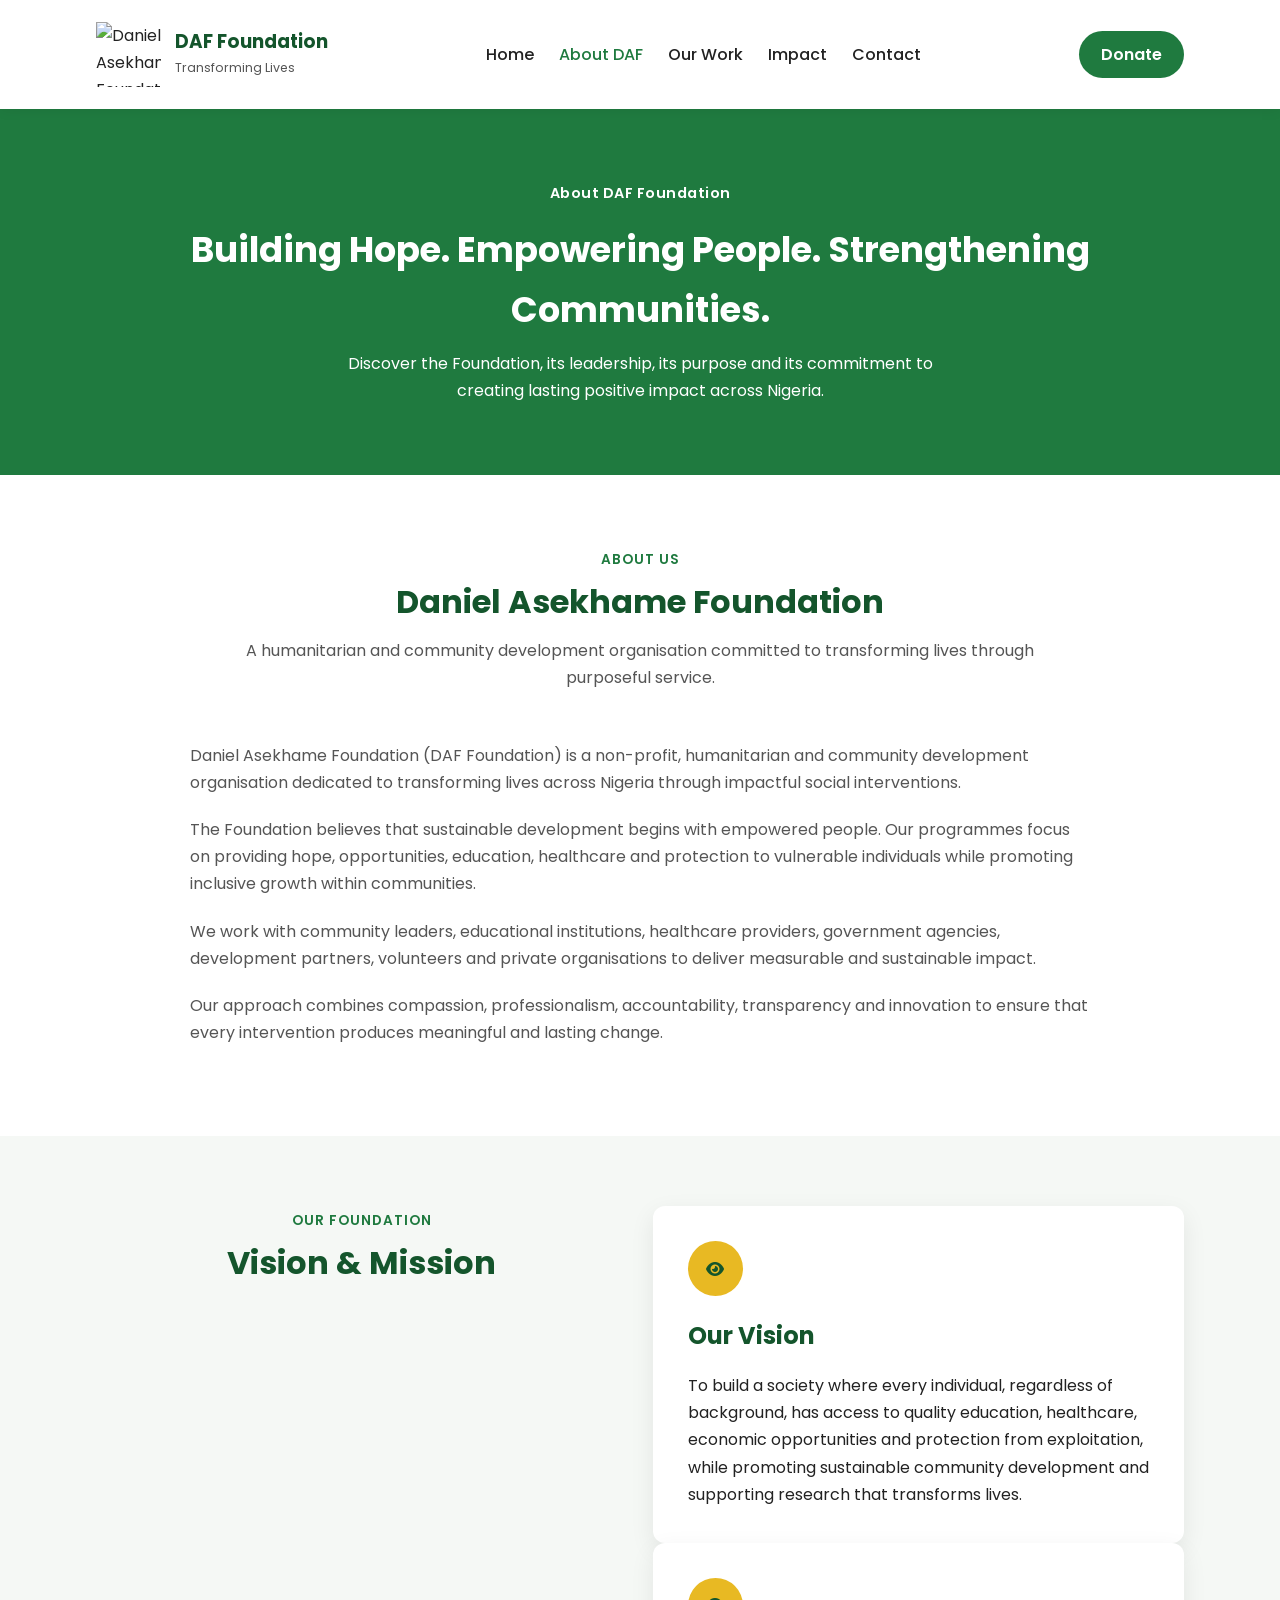
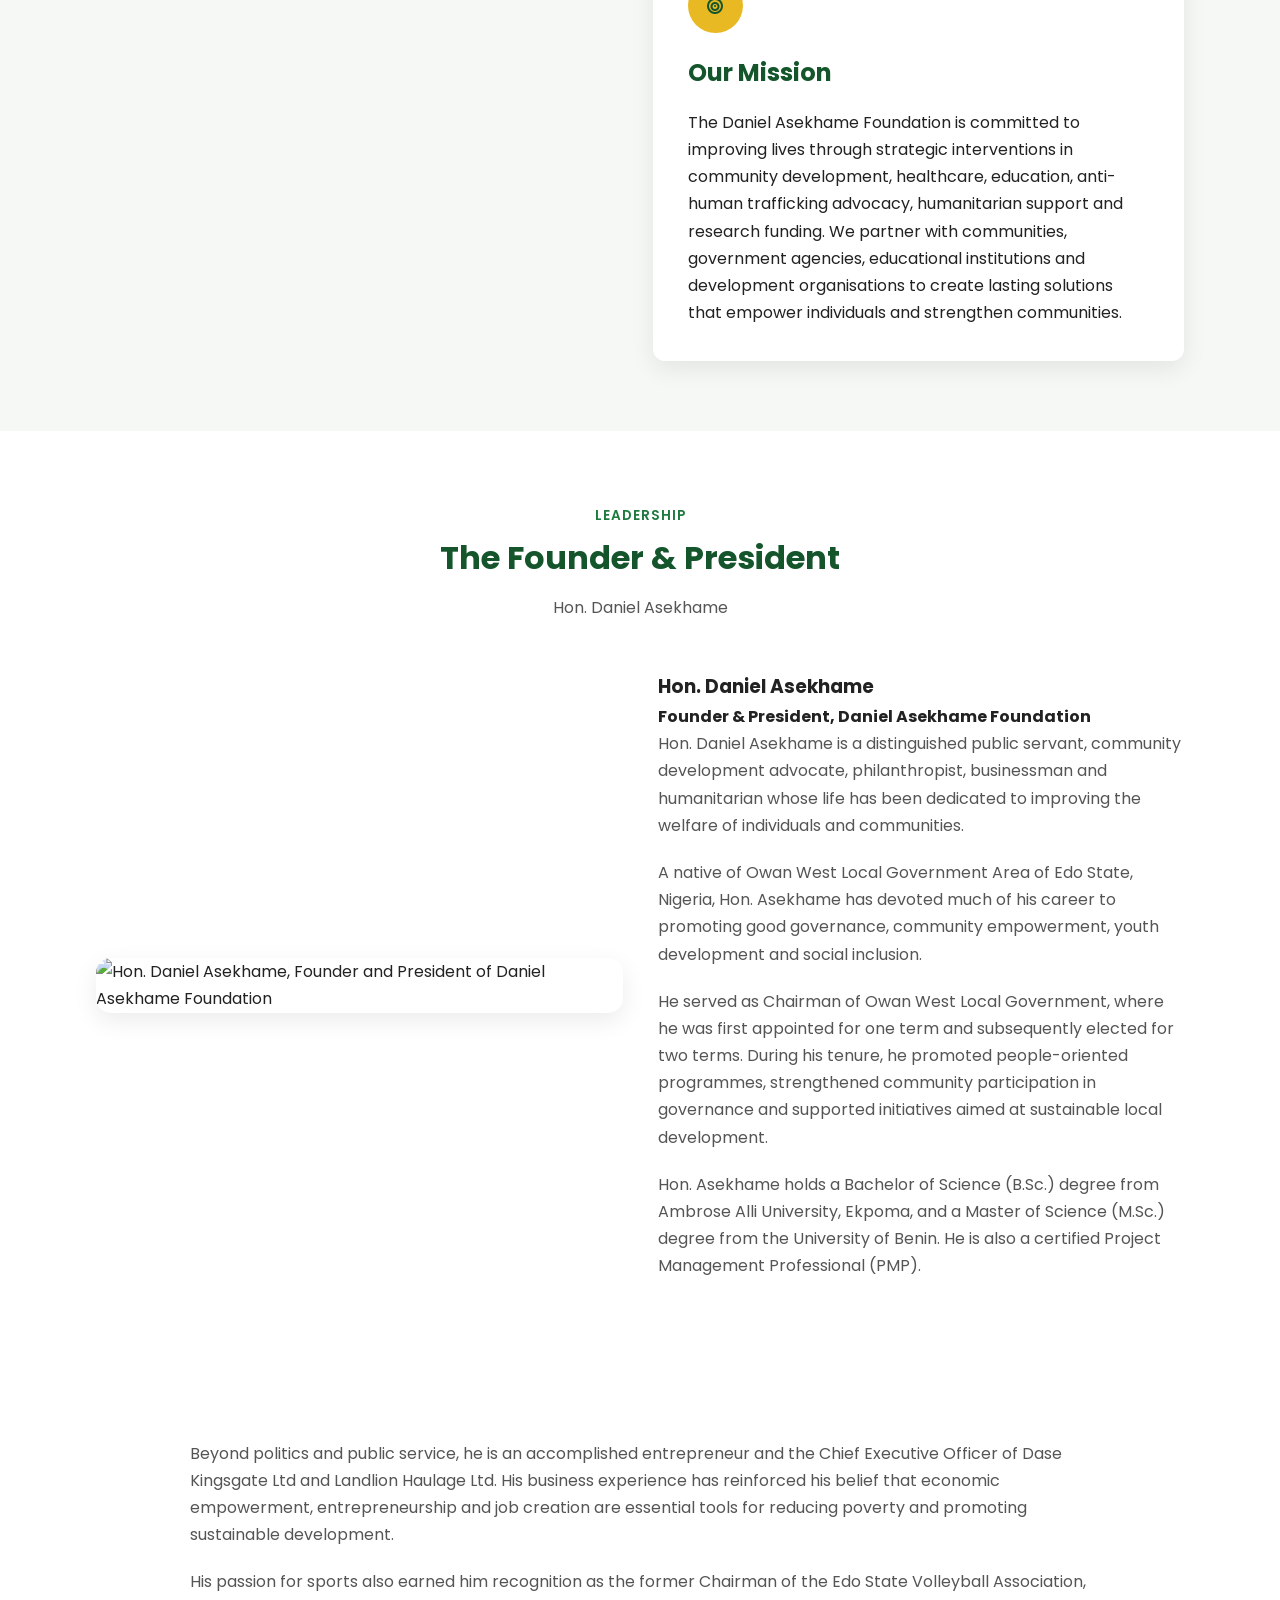
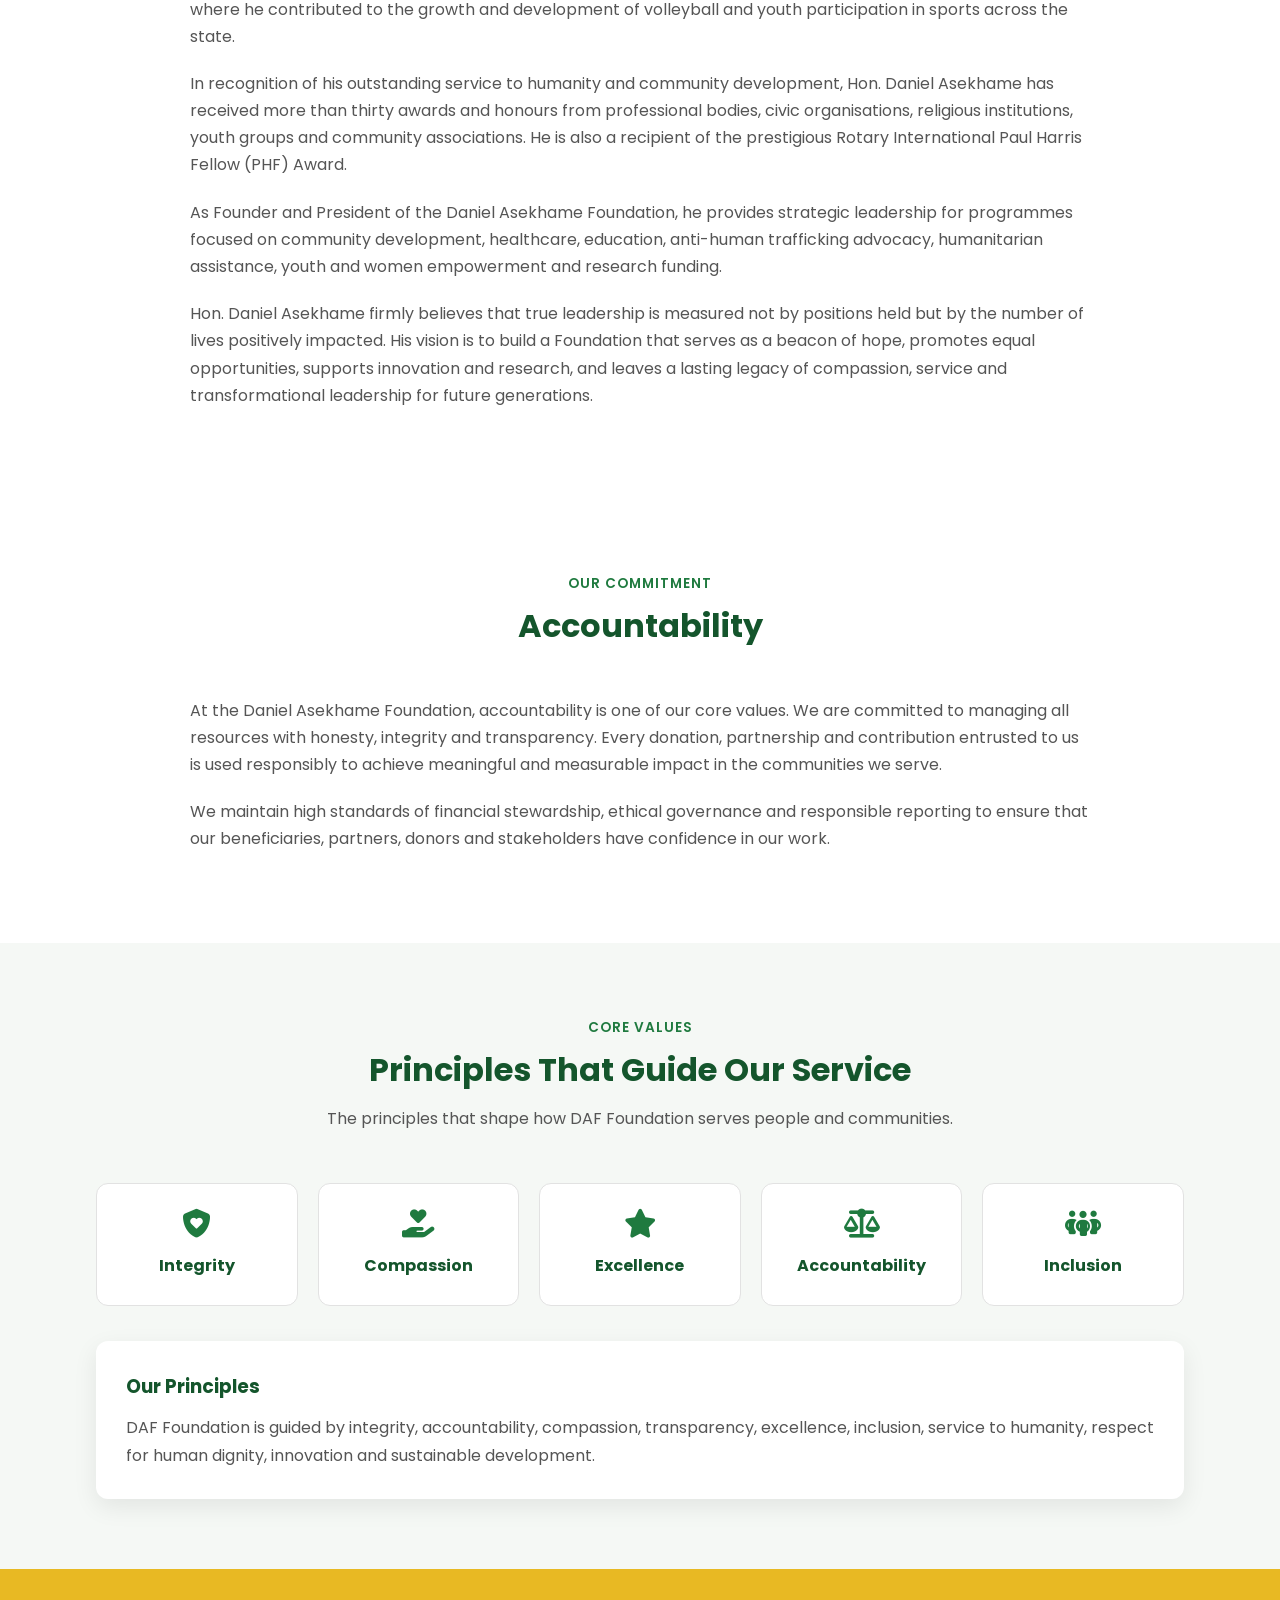
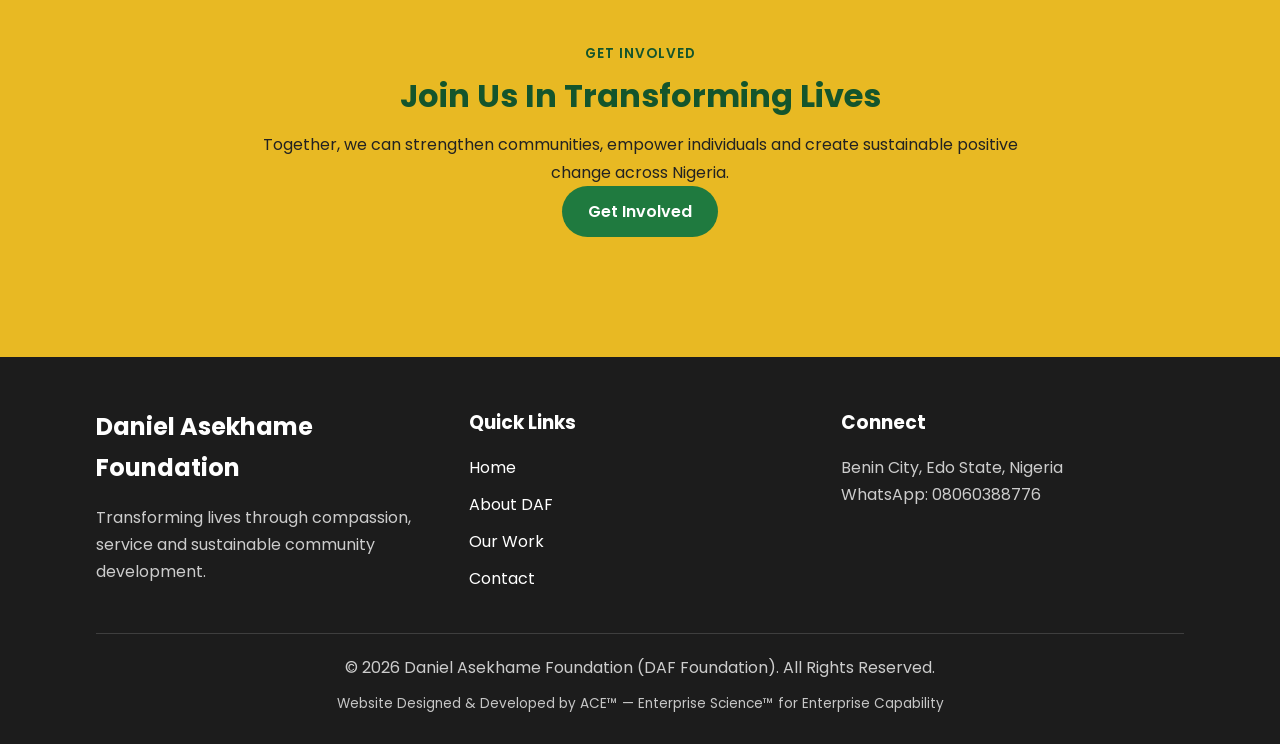
==== about.html @ 5485f4d2 "Refactor HTML structure and update metadata" ====
<!DOCTYPE html>

<html lang="en">

<head>

<meta charset="UTF-8">
<meta name="viewport" content="width=device-width, initial-scale=1.0">

<title>About Us | Daniel Asekhame Foundation (DAF Foundation)</title>

<meta name="description"
    content="Learn about the Daniel Asekhame Foundation, its vision, mission, leadership, values and commitment to sustainable community development across Nigeria.">

<meta name="keywords"
    content="Daniel Asekhame Foundation, DAF Foundation, Hon. Daniel Asekhame, community development, humanitarian services">

<link rel="preconnect" href="https://fonts.googleapis.com">
<link rel="preconnect" href="https://fonts.gstatic.com" crossorigin>

<link href="https://fonts.googleapis.com/css2?family=Poppins:wght@300;400;500;600;700;800&display=swap"
    rel="stylesheet">

<link rel="stylesheet"
    href="https://cdnjs.cloudflare.com/ajax/libs/font-awesome/6.6.0/css/all.min.css">

<link rel="stylesheet" href="style.css">

</head>

<body>

<!-- =========================
HEADER
========================= -->

<header class="header">

<div class="container">

    <a href="index.html" class="logo">

        <img src="images/daf-logo.png"
             alt="Daniel Asekhame Foundation Logo">

        <div class="logo-text">

            <h1>DAF Foundation</h1>

            <span>Transforming Lives</span>

        </div>

    </a>


    <!-- DESKTOP NAVIGATION -->

    <nav class="desktop-nav" aria-label="Main Navigation">

        <ul>

            <li>
                <a href="index.html">
                    Home
                </a>
            </li>

            <li>
                <a href="about.html" class="active">
                    About DAF
                </a>
            </li>

            <li>
                <a href="programmes.html">
                    Our Work
                </a>
            </li>

            <li>
                <a href="index.html#impact">
                    Impact
                </a>
            </li>

            <li>
                <a href="index.html#contact">
                    Contact
                </a>
            </li>

        </ul>

    </nav>


    <!-- HEADER ACTIONS -->

    <div class="header-actions">

        <a href="https://wa.me/2348060388776"
           class="header-whatsapp"
           target="_blank"
           rel="noopener">

            Donate

        </a>


        <button class="menu-toggle"
                id="menu-toggle"
                type="button"
                aria-label="Open navigation menu"
                aria-controls="mobile-menu"
                aria-expanded="false">

            <span></span>
            <span></span>
            <span></span>

        </button>

    </div>

</div>

</header>

<!-- =========================
MOBILE MENU OVERLAY
========================= -->

<div class="menu-overlay" id="menu-overlay"></div>

<!-- =========================
MOBILE OFF-CANVAS MENU
========================= -->

<aside class="mobile-menu"
       id="mobile-menu"
       aria-label="Mobile Navigation">

<div class="mobile-menu-header">

    <h2>DAF Foundation</h2>

    <button class="close-menu"
            id="close-menu"
            type="button"
            aria-label="Close navigation menu">

        &times;

    </button>

</div>


<div class="menu-section">

    <h3>HOME</h3>

    <a href="index.html">
        Home
    </a>

</div>


<div class="menu-section">

    <h3>ABOUT DAF</h3>

    <a href="about.html">
        About the Foundation
    </a>

    <a href="about.html#vision">
        Vision &amp; Mission
    </a>

    <a href="about.html#founder">
        Founder &amp; President
    </a>

    <a href="about.html#values">
        Core Values
    </a>

</div>


<div class="menu-section">

    <h3>OUR WORK</h3>

    <a href="programmes.html">
        Programmes
    </a>

    <a href="programmes.html#focus">
        Areas of Focus
    </a>

    <a href="programmes.html#impact">
        Impact
    </a>

</div>


<div class="menu-section">

    <h3>GET INVOLVED</h3>

    <a href="programmes.html#volunteer">
        Volunteer
    </a>

    <a href="programmes.html#partner">
        Partner With Us
    </a>

    <a href="https://wa.me/2348060388776"
       target="_blank"
       rel="noopener">

        WhatsApp Enquiries

    </a>

</div>


<div class="menu-section">

    <h3>CONNECT</h3>

    <a href="index.html#contact">
        Contact
    </a>

    <a href="https://wa.me/2348060388776"
       target="_blank"
       rel="noopener">

        WhatsApp

    </a>

</div>

</aside>

<!-- =========================
MAIN CONTENT
========================= -->

<main>

<!-- =========================
PAGE BANNER
========================= -->

<section class="page-banner">

<div class="container">

    <span class="hero-tag">
        About DAF Foundation
    </span>

    <h2>
        Building Hope. Empowering People. Strengthening Communities.
    </h2>

    <p>
        Discover the Foundation, its leadership, its purpose and its commitment
        to creating lasting positive impact across Nigeria.
    </p>

</div>

</section>

<!-- =========================
ABOUT THE FOUNDATION
========================= -->

<section class="about-section">

<div class="container">

    <div class="section-heading">

        <span>
            About Us
        </span>

        <h2>
            Daniel Asekhame Foundation
        </h2>

        <p>
            A humanitarian and community development organisation committed
            to transforming lives through purposeful service.
        </p>

    </div>


    <div class="about-content">

        <p>
            Daniel Asekhame Foundation (DAF Foundation) is a non-profit,
            humanitarian and community development organisation dedicated
            to transforming lives across Nigeria through impactful social
            interventions.
        </p>

        <p>
            The Foundation believes that sustainable development begins with
            empowered people. Our programmes focus on providing hope,
            opportunities, education, healthcare and protection to vulnerable
            individuals while promoting inclusive growth within communities.
        </p>

        <p>
            We work with community leaders, educational institutions,
            healthcare providers, government agencies, development partners,
            volunteers and private organisations to deliver measurable and
            sustainable impact.
        </p>

        <p>
            Our approach combines compassion, professionalism, accountability,
            transparency and innovation to ensure that every intervention
            produces meaningful and lasting change.
        </p>

    </div>

</div>

</section>

<!-- =========================
VISION & MISSION
========================= -->

<section class="vision-mission" id="vision">

<div class="container">

    <div class="section-heading">

        <span>
            Our Foundation
        </span>

        <h2>
            Vision &amp; Mission
        </h2>

    </div>


    <div class="vision-mission .container">

        <div class="vision-card">

            <div class="section-icon">

                <i class="fas fa-eye" aria-hidden="true"></i>

            </div>

            <h2>
                Our Vision
            </h2>

            <p>
                To build a society where every individual, regardless of
                background, has access to quality education, healthcare,
                economic opportunities and protection from exploitation,
                while promoting sustainable community development and
                supporting research that transforms lives.
            </p>

        </div>


        <div class="mission-card">

            <div class="section-icon">

                <i class="fas fa-bullseye" aria-hidden="true"></i>

            </div>

            <h2>
                Our Mission
            </h2>

            <p>
                The Daniel Asekhame Foundation is committed to improving
                lives through strategic interventions in community
                development, healthcare, education, anti-human trafficking
                advocacy, humanitarian support and research funding.
                We partner with communities, government agencies,
                educational institutions and development organisations
                to create lasting solutions that empower individuals
                and strengthen communities.
            </p>

        </div>

    </div>

</div>

</section>

<!-- =========================
FOUNDER & PRESIDENT
========================= -->

<section class="founder-section" id="founder">

<div class="container">

    <div class="section-heading">

        <span>
            Leadership
        </span>

        <h2>
            The Founder &amp; President
        </h2>

        <p>
            Hon. Daniel Asekhame
        </p>

    </div>


    <div class="about-grid">

        <div class="about-image">

            <img src="images/founder.jpg"
                 alt="Hon. Daniel Asekhame, Founder and President of Daniel Asekhame Foundation">

        </div>


        <div class="founder-biography">

            <h3>
                Hon. Daniel Asekhame
            </h3>

            <h4>
                Founder &amp; President, Daniel Asekhame Foundation
            </h4>

            <p>
                Hon. Daniel Asekhame is a distinguished public servant,
                community development advocate, philanthropist, businessman
                and humanitarian whose life has been dedicated to improving
                the welfare of individuals and communities.
            </p>

            <p>
                A native of Owan West Local Government Area of Edo State,
                Nigeria, Hon. Asekhame has devoted much of his career to
                promoting good governance, community empowerment, youth
                development and social inclusion.
            </p>

            <p>
                He served as Chairman of Owan West Local Government, where
                he was first appointed for one term and subsequently elected
                for two terms. During his tenure, he promoted people-oriented
                programmes, strengthened community participation in governance
                and supported initiatives aimed at sustainable local development.
            </p>

            <p>
                Hon. Asekhame holds a Bachelor of Science (B.Sc.) degree from
                Ambrose Alli University, Ekpoma, and a Master of Science
                (M.Sc.) degree from the University of Benin. He is also a
                certified Project Management Professional (PMP).
            </p>

        </div>

    </div>

</div>

</section>

<!-- =========================
FOUNDER'S STORY
========================= -->

<section class="founder-continuation">

<div class="container">

    <div class="founder-biography">

        <p>
            Beyond politics and public service, he is an accomplished
            entrepreneur and the Chief Executive Officer of Dase Kingsgate
            Ltd and Landlion Haulage Ltd. His business experience has
            reinforced his belief that economic empowerment, entrepreneurship
            and job creation are essential tools for reducing poverty and
            promoting sustainable development.
        </p>

        <p>
            His passion for sports also earned him recognition as the former
            Chairman of the Edo State Volleyball Association, where he
            contributed to the growth and development of volleyball and youth
            participation in sports across the state.
        </p>

        <p>
            In recognition of his outstanding service to humanity and
            community development, Hon. Daniel Asekhame has received more
            than thirty awards and honours from professional bodies, civic
            organisations, religious institutions, youth groups and community
            associations. He is also a recipient of the prestigious Rotary
            International Paul Harris Fellow (PHF) Award.
        </p>

        <p>
            As Founder and President of the Daniel Asekhame Foundation,
            he provides strategic leadership for programmes focused on
            community development, healthcare, education, anti-human
            trafficking advocacy, humanitarian assistance, youth and women
            empowerment and research funding.
        </p>

        <p>
            Hon. Daniel Asekhame firmly believes that true leadership is
            measured not by positions held but by the number of lives
            positively impacted. His vision is to build a Foundation that
            serves as a beacon of hope, promotes equal opportunities,
            supports innovation and research, and leaves a lasting legacy
            of compassion, service and transformational leadership for
            future generations.
        </p>

    </div>

</div>

</section>

<!-- =========================
ACCOUNTABILITY
========================= -->

<section class="accountability-section">

<div class="container">

    <div class="section-heading">

        <span>
            Our Commitment
        </span>

        <h2>
            Accountability
        </h2>

    </div>


    <div class="commitment-content">

        <p>
            At the Daniel Asekhame Foundation, accountability is one of our
            core values. We are committed to managing all resources with
            honesty, integrity and transparency. Every donation, partnership
            and contribution entrusted to us is used responsibly to achieve
            meaningful and measurable impact in the communities we serve.
        </p>

        <p>
            We maintain high standards of financial stewardship, ethical
            governance and responsible reporting to ensure that our
            beneficiaries, partners, donors and stakeholders have confidence
            in our work.
        </p>

    </div>

</div>

</section>

<!-- =========================
CORE VALUES
========================= -->

<section class="core-values" id="values">

<div class="container">

    <div class="section-heading">

        <span>
            Core Values
        </span>

        <h2>
            Principles That Guide Our Service
        </h2>

        <p>
            The principles that shape how DAF Foundation serves people
            and communities.
        </p>

    </div>


    <div class="values-grid">

        <div class="value-card">
            <i class="fas fa-shield-heart" aria-hidden="true"></i>
            <h3>Integrity</h3>
        </div>

        <div class="value-card">
            <i class="fas fa-hand-holding-heart" aria-hidden="true"></i>
            <h3>Compassion</h3>
        </div>

        <div class="value-card">
            <i class="fas fa-star" aria-hidden="true"></i>
            <h3>Excellence</h3>
        </div>

        <div class="value-card">
            <i class="fas fa-scale-balanced" aria-hidden="true"></i>
            <h3>Accountability</h3>
        </div>

        <div class="value-card">
            <i class="fas fa-people-group" aria-hidden="true"></i>
            <h3>Inclusion</h3>
        </div>

    </div>


    <div class="value-description">

        <h3>
            Our Principles
        </h3>

        <p>
            DAF Foundation is guided by integrity, accountability,
            compassion, transparency, excellence, inclusion, service
            to humanity, respect for human dignity, innovation and
            sustainable development.
        </p>

    </div>

</div>

</section>

<!-- =========================
CALL TO ACTION
========================= -->

<section class="daf-highlight">

<div class="container">

    <div class="section-heading">

        <span>
            Get Involved
        </span>

        <h2>
            Join Us In Transforming Lives
        </h2>

        <p>
            Together, we can strengthen communities, empower individuals
            and create sustainable positive change across Nigeria.
        </p>

        <a href="https://wa.me/2348060388776"
           class="btn btn-primary"
           target="_blank"
           rel="noopener">

            Get Involved

        </a>

    </div>

</div>

</section>

</main>

<!-- =========================
FOOTER
========================= -->

<footer class="footer">

<div class="container">

    <div class="footer-grid">

        <div>

            <h2>
                Daniel Asekhame Foundation
            </h2>

            <p>
                Transforming lives through compassion, service and
                sustainable community development.
            </p>

        </div>


        <div>

            <h3>
                Quick Links
            </h3>

            <ul class="footer-links">

                <li>
                    <a href="index.html">
                        Home
                    </a>
                </li>

                <li>
                    <a href="about.html">
                        About DAF
                    </a>
                </li>

                <li>
                    <a href="programmes.html">
                        Our Work
                    </a>
                </li>

                <li>
                    <a href="index.html#contact">
                        Contact
                    </a>
                </li>

            </ul>

        </div>


        <div>

            <h3>
                Connect
            </h3>

            <p>
                Benin City, Edo State, Nigeria
            </p>

            <p>
                <a href="https://wa.me/2348060388776"
                   target="_blank"
                   rel="noopener">

                    WhatsApp: 08060388776

                </a>
            </p>

        </div>

    </div>


    <div class="footer-bottom">

        <p>
            © 2026 Daniel Asekhame Foundation (DAF Foundation).
            All Rights Reserved.
        </p>

        <p class="ace-attribution">

            <a href="https://omorishaoba-alt.github.io/ace-website/"
               target="_blank"
               rel="noopener">

                Website Designed &amp; Developed by ACE™ —
                Enterprise Science™ for Enterprise Capability

            </a>

        </p>

    </div>

</div>

</footer>

<script src="script.js"></script>

</body>

</html>
---- style.css ----
:root {

    --primary-green: #1f7a3f;
    --dark-green: #14552c;
    --accent-yellow: #e8b923;

    --white: #ffffff;
    --light-bg: #f5f8f5;

    --text-dark: #222222;
    --text-grey: #555555;

    --border-color: #e2e2e2;

    --shadow:
        0 8px 25px rgba(0,0,0,0.08);

    --transition:
        all 0.3s ease;

}



* {

    margin:
        0;

    padding:
        0;

    box-sizing:
        border-box;

}



html {

    scroll-behavior:
        smooth;

}



body {

    font-family:
        'Poppins',
        Arial,
        sans-serif;

    color:
        var(--text-dark);

    line-height:
        1.7;

    background:
        var(--white);

}



body.menu-open {

    overflow:
        hidden;

}



img {

    max-width:
        100%;

    height:
        auto;

    display:
        block;

}



a {

    text-decoration:
        none;

    color:
        inherit;

}



ul {

    list-style:
        none;

}



.container {

    width:
        90%;

    max-width:
        1200px;

    margin:
        0 auto;

}



.section-heading {

    text-align:
        center;

    max-width:
        800px;

    margin:
        0 auto 50px;

}



.section-heading span {

    display:
        inline-block;

    color:
        var(--primary-green);

    font-weight:
        600;

    text-transform:
        uppercase;

    letter-spacing:
        1px;

    font-size:
        0.85rem;

    margin-bottom:
        10px;

}



.section-heading h2 {

    font-size:
        2rem;

    line-height:
        1.3;

    margin-bottom:
        15px;

    color:
        var(--dark-green);

}



.section-heading p {

    color:
        var(--text-grey);

}



.btn {

    display:
        inline-flex;

    align-items:
        center;

    justify-content:
        center;

    padding:
        12px 26px;

    border-radius:
        30px;

    font-weight:
        600;

    cursor:
        pointer;

    transition:
        var(--transition);

}



.btn-primary {

    background:
        var(--primary-green);

    color:
        var(--white);

}



.btn-primary:hover {

    background:
        var(--dark-green);

}



.btn-secondary {

    background:
        var(--accent-yellow);

    color:
        var(--text-dark);

}



.btn-secondary:hover {

    opacity:
        0.85;

}



/* =========================
HEADER
STEP 1B PRODUCTION NAVIGATION
========================= */


.header {

    position:
        sticky;

    top:
        0;

    z-index:
        1000;

    background:
        var(--white);

    box-shadow:
        0 2px 12px rgba(0,0,0,0.06);

}



.header .container {

    display:
        flex;

    align-items:
        center;

    justify-content:
        space-between;

    padding:
        18px 0;

}



.logo {

    display:
        flex;

    align-items:
        center;

    gap:
        14px;

}



.logo img {

    width:
        60px;

    height:
        60px;

    object-fit:
        contain;

}



.logo-text {

    display:
        flex;

    flex-direction:
        column;

    justify-content:
        center;

}



.logo h1 {

    font-size:
        1.15rem;

    line-height:
        1.2;

    color:
        var(--dark-green);

    margin-bottom:
        4px;

}



.logo span {

    font-size:
        0.78rem;

    color:
        var(--text-grey);

}

.desktop-nav {

    display:
        none;

}



.desktop-nav ul {

    display:
        flex;

    align-items:
        center;

    gap:
        25px;

}



.desktop-nav a {

    font-weight:
        500;

    color:
        var(--text-dark);

    transition:
        var(--transition);

}



.desktop-nav a:hover,
.desktop-nav a.active {

    color:
        var(--primary-green);

}



.header-actions {

    display:
        flex;

    align-items:
        center;

    gap:
        15px;

}



.header-whatsapp {

    display:
        none;

    background:
        var(--primary-green);

    color:
        var(--white);

    padding:
        10px 22px;

    border-radius:
        30px;

    font-weight:
        600;

    transition:
        var(--transition);

}



.header-whatsapp:hover {

    background:
        var(--dark-green);

}



.menu-toggle {

    width:
        46px;

    height:
        46px;

    display:
        flex;

    flex-direction:
        column;

    align-items:
        center;

    justify-content:
        center;

    gap:
        5px;

    background:
        transparent;

    border:
        none;

    cursor:
        pointer;

    padding:
        8px;

}



.menu-toggle span {

    width:
        24px;

    height:
        3px;

    background:
        var(--primary-green);

    border-radius:
        5px;

    transition:
        var(--transition);

}



.menu-toggle.active span:nth-child(1) {

    transform:
        translateY(8px)
        rotate(45deg);

}



.menu-toggle.active span:nth-child(2) {

    opacity:
        0;

}



.menu-toggle.active span:nth-child(3) {

    transform:
        translateY(-8px)
        rotate(-45deg);

}



/* =========================
OFF-CANVAS MOBILE MENU
========================= */


.menu-overlay {

    position:
        fixed;

    inset:
        0;

    background:
        rgba(0,0,0,0.45);

    opacity:
        0;

    visibility:
        hidden;

    transition:
        var(--transition);

    z-index:
        1100;

}



.menu-overlay.active {

    opacity:
        1;

    visibility:
        visible;

}



.mobile-menu {

    position:
        fixed;

    top:
        0;

    right:
        -100%;

    width:
        88%;

    max-width:
        380px;

    height:
        100vh;

    background:
        var(--white);

    z-index:
        1200;

    overflow-y:
        auto;

    padding:
        25px;

    box-shadow:
        -10px 0 30px rgba(0,0,0,0.12);

    transition:
        right 0.35s ease;

}



.mobile-menu.active {

    right:
        0;

}



.mobile-menu-header {

    display:
        flex;

    align-items:
        center;

    justify-content:
        space-between;

    margin-bottom:
        30px;

    padding-bottom:
        15px;

    border-bottom:
        1px solid var(--border-color);

}



.mobile-menu-header h2 {

    color:
        var(--dark-green);

    font-size:
        1.3rem;

}



.close-menu {

    width:
        42px;

    height:
        42px;

    border:
        none;

    background:
        var(--light-bg);

    border-radius:
        50%;

    font-size:
        1.8rem;

    color:
        var(--dark-green);

    cursor:
        pointer;

}



.menu-section {

    margin-bottom:
        28px;

}



.menu-section h3 {

    font-size:
        0.75rem;

    letter-spacing:
        1px;

    color:
        var(--primary-green);

    margin-bottom:
        12px;

}



.menu-section a {

    display:
        block;

    padding:
        12px 0;

    font-size:
        0.95rem;

    color:
        var(--text-dark);

    border-bottom:
        1px solid rgba(0,0,0,0.05);

    transition:
        var(--transition);

}



.menu-section a:hover {

    color:
        var(--primary-green);

    padding-left:
        8px;

}

/* =========================
HERO SECTION
========================= */


.hero {

    min-height:
        85vh;

    display:
        flex;

    align-items:
        center;

    position:
        relative;

    background:
        linear-gradient(
            rgba(20,85,44,0.75),
            rgba(20,85,44,0.75)
        ),
        url("images/hero.jpg");

    background-size:
        cover;

    background-position:
        center;

    color:
        var(--white);

}



.hero-content {

    display:
        flex;

    align-items:
        center;

    justify-content:
        space-between;

    gap:
        40px;

}



.hero-text {

    max-width:
        650px;

}



.hero-tag {

    display:
        inline-block;

    margin-bottom:
        15px;

    font-size:
        0.9rem;

    font-weight:
        600;

    letter-spacing:
        0.5px;

}



.hero h2 {

    font-size:
        2.2rem;

    line-height:
        1.25;

    margin-bottom:
        20px;

}



.hero p {

    font-size:
        1rem;

    margin-bottom:
        30px;

}



.hero-image {

    display:
        none;

}



.hero-buttons {

    display:
        flex;

    flex-wrap:
        wrap;

    gap:
        15px;

}



/* =========================
PAGE BANNER
========================= */


.page-banner {

    background:
        var(--primary-green);

    color:
        var(--white);

    padding:
        70px 0;

    text-align:
        center;

}



.page-banner h2 {

    font-size:
        2.2rem;

    margin-bottom:
        10px;

}



.page-banner p {

    max-width:
        650px;

    margin:
        auto;

}



/* =========================
GENERAL SECTIONS
========================= */


section {

    padding:
        70px 0;

}



.about-content,
.founder-biography,
.commitment-content,
.partnership-content,
.roadmap-introduction {

    max-width:
        900px;

    margin:
        auto;

}



.about-content p,
.founder-biography p,
.commitment-content p,
.partnership-content p,
.roadmap-introduction p {

    margin-bottom:
        20px;

    color:
        var(--text-grey);

}



/* =========================
VISION & MISSION
========================= */


.vision-mission {

    background:
        var(--light-bg);

}



.vision-mission .container {

    display:
        grid;

    grid-template-columns:
        1fr;

    gap:
        25px;

}



.vision-card,
.mission-card {

    background:
        var(--white);

    padding:
        35px;

    border-radius:
        12px;

    box-shadow:
        var(--shadow);

}



.section-icon {

    width:
        55px;

    height:
        55px;

    display:
        flex;

    align-items:
        center;

    justify-content:
        center;

    border-radius:
        50%;

    background:
        var(--accent-yellow);

    color:
        var(--dark-green);

    margin-bottom:
        20px;

}



.vision-card h2,
.mission-card h2 {

    color:
        var(--dark-green);

    margin-bottom:
        15px;

}

/* =========================
ABOUT PREVIEW
========================= */


.about-grid {

    display:
        grid;

    grid-template-columns:
        1fr;

    gap:
        35px;

}



.about-image img {

    border-radius:
        15px;

    box-shadow:
        var(--shadow);

}



.about-content p {

    color:
        var(--text-grey);

    margin-bottom:
        20px;

}



/* =========================
CORE VALUES
========================= */


.core-values {

    background:
        var(--light-bg);

}



.values-grid {

    display:
        grid;

    grid-template-columns:
        1fr;

    gap:
        20px;

}



.value-card {

    background:
        var(--white);

    border:
        1px solid var(--border-color);

    padding:
        25px;

    border-radius:
        12px;

    text-align:
        center;

    cursor:
        pointer;

    transition:
        var(--transition);

}



.value-card:hover,
.value-card.active {

    border-color:
        var(--primary-green);

    transform:
        translateY(-4px);

}



.value-card i {

    font-size:
        1.8rem;

    color:
        var(--primary-green);

    margin-bottom:
        15px;

}



.value-card h3 {

    color:
        var(--dark-green);

    font-size:
        1rem;

}



.value-description {

    margin-top:
        35px;

    background:
        var(--white);

    padding:
        30px;

    border-radius:
        12px;

    box-shadow:
        var(--shadow);

}



.value-description h3 {

    color:
        var(--dark-green);

    margin-bottom:
        12px;

}



.value-description p {

    color:
        var(--text-grey);

}



/* =========================
AREAS OF FOCUS
========================= */


.areas-of-focus {

    background:
        var(--white);

}



.focus-grid {

    display:
        grid;

    grid-template-columns:
        1fr;

    gap:
        25px;

}



.focus-card {

    background:
        var(--white);

    border:
        1px solid var(--border-color);

    border-radius:
        15px;

    padding:
        30px;

    transition:
        var(--transition);

}



.focus-card:hover {

    transform:
        translateY(-5px);

    box-shadow:
        var(--shadow);

}



.focus-card i {

    font-size:
        2rem;

    color:
        var(--primary-green);

    margin-bottom:
        20px;

}



.focus-card h3 {

    color:
        var(--dark-green);

    margin-bottom:
        15px;

}



.focus-card p {

    color:
        var(--text-grey);

    margin-bottom:
        15px;

}



.focus-card ul {

    list-style:
        disc;

    padding-left:
        20px;

    color:
        var(--text-grey);

    margin-bottom:
        20px;

}



.focus-card li {

    margin-bottom:
        8px;

}

/* =========================
DAF HIGHLIGHT SECTION
========================= */


.daf-highlight {

    background:
        var(--accent-yellow);

    color:
        var(--text-dark);

}



.daf-highlight .section-heading span {

    color:
        var(--dark-green);

}



.daf-highlight .section-heading h2 {

    color:
        var(--dark-green);

}



.daf-highlight p {

    color:
        var(--text-dark);

}



/* =========================
GET INVOLVED
========================= */


.get-involved {

    background:
        var(--light-bg);

}



.involvement-grid {

    display:
        grid;

    grid-template-columns:
        1fr;

    gap:
        25px;

}



.involvement-card {

    background:
        var(--white);

    padding:
        30px;

    border-radius:
        12px;

    box-shadow:
        var(--shadow);

    text-align:
        center;

}



.involvement-card i {

    font-size:
        2rem;

    color:
        var(--primary-green);

    margin-bottom:
        15px;

}



.involvement-card h3 {

    color:
        var(--dark-green);

    margin-bottom:
        15px;

}



.involvement-card p {

    color:
        var(--text-grey);

    margin-bottom:
        15px;

}



/* =========================
CONTACT
STEP 1 WHATSAPP PRIORITY
========================= */


.contact-grid {

    display:
        grid;

    grid-template-columns:
        1fr;

    gap:
        30px;

}



.contact-card {

    background:
        var(--light-bg);

    padding:
        30px;

    border-radius:
        12px;

}



.contact-card i {

    color:
        var(--primary-green);

    margin-right:
        10px;

}



.contact-card h3 {

    color:
        var(--dark-green);

    margin-bottom:
        12px;

}



.contact-card a {

    color:
        var(--primary-green);

}



/* =========================
DONATION BANNER
========================= */


.donation-banner {

    background:
        var(--dark-green);

    color:
        var(--white);

    text-align:
        center;

}



.donation-content {

    max-width:
        750px;

    margin:
        auto;

}



.donation-content h2 {

    font-size:
        2rem;

    margin-bottom:
        15px;

}



.donation-content p {

    margin-bottom:
        25px;

}

/* =========================
FOOTER
========================= */


.footer {

    background:
        #1c1c1c;

    color:
        var(--white);

    padding:
        50px 0 20px;

}



.footer-grid {

    display:
        grid;

    grid-template-columns:
        1fr;

    gap:
        30px;

}



.footer h2,
.footer h3 {

    color:
        var(--white);

    margin-bottom:
        15px;

}



.footer p {

    color:
        #cccccc;

}



.footer-links li {

    margin-bottom:
        10px;

}



.footer-links a:hover {

    color:
        var(--accent-yellow);

}



/* =========================
FOOTER BOTTOM
========================= */


.footer-bottom {

    border-top:
        1px solid rgba(255,255,255,0.15);

    margin-top:
        30px;

    padding-top:
        20px;

    text-align:
        center;

}



.footer-bottom p {

    margin-bottom:
        8px;

}



.footer-bottom a {

    font-weight:
        500;

}



/* ACE ATTRIBUTION */

.ace-attribution a {

    color:
        rgba(255,255,255,0.75);

    font-size:
        0.85rem;

    font-weight:
        400;

}



.ace-attribution a:hover {

    color:
        var(--white);

}



/* =========================
RESPONSIVE DESIGN
========================= */


/* TABLET */

@media (min-width: 768px) {


    .container {

        width:
            85%;

    }



    .hero h2 {

        font-size:
            3rem;

    }



    .vision-mission .container {

        grid-template-columns:
            repeat(2,1fr);

    }



    .about-grid {

        grid-template-columns:
            repeat(2,1fr);

        align-items:
            center;

    }



    .values-grid {

        grid-template-columns:
            repeat(2,1fr);

    }



    .focus-grid {

        grid-template-columns:
            repeat(2,1fr);

    }



    .involvement-grid {

        grid-template-columns:
            repeat(3,1fr);

    }



    .contact-grid {

        grid-template-columns:
            repeat(3,1fr);

    }


}

/* =========================
DESKTOP NAVIGATION
========================= */


@media (min-width: 1024px) {


    .desktop-nav {

        display:
            block;

    }



    .header-whatsapp {

        display:
            inline-flex;

    }



    .menu-toggle {

        display:
            none;

    }



    .header .container {

        padding:
            22px 0;

    }



    .logo img {

        width:
            65px;

        height:
            65px;

    }



    .hero {

        min-height:
            90vh;

    }



    .hero-image {

        display:
            block;

        width:
            35%;

    }



    .hero-image img {

        border-radius:
            18px;

        box-shadow:
            var(--shadow);

    }



    .hero h2 {

        font-size:
            3.5rem;

    }



    .values-grid {

        grid-template-columns:
            repeat(5,1fr);

    }



    .focus-grid {

        grid-template-columns:
            repeat(3,1fr);

    }



    .footer-grid {

        grid-template-columns:
            repeat(3,1fr);

    }


}



/* =========================
MOBILE NAVIGATION REFINEMENT
========================= */


@media (max-width:1023px) {


    .header-actions .btn {

        display:
            none;

    }



    .menu-toggle {

        display:
            flex;

    }



    .mobile-menu {

        width:
            88%;

        max-width:
            380px;

    }



    .mobile-menu a {

        min-height:
            44px;

        display:
            flex;

        align-items:
            center;

    }


}



/* =========================
ACCESSIBILITY
========================= */


button,
a {

    -webkit-tap-highlight-color:
        transparent;

}



button:focus-visible,
a:focus-visible {

    outline:
        3px solid var(--accent-yellow);

    outline-offset:
        3px;

}



@media (prefers-reduced-motion: reduce) {


    * {

        scroll-behavior:
            auto !important;

        transition:
            none !important;

    }


}



/* =========================
OVERFLOW CONTROL
========================= */


html,
body {

    overflow-x:
        hidden;

}

/* =========================
FINAL MOBILE MENU SAFETY
STEP 1 PRODUCTION LOCK
========================= */


.mobile-menu {

    -webkit-overflow-scrolling:
        touch;

}



.mobile-menu::-webkit-scrollbar {

    width:
        6px;

}



.mobile-menu::-webkit-scrollbar-thumb {

    background:
        rgba(0,0,0,0.15);

    border-radius:
        10px;

}



/* Ensure menu remains usable on smaller devices */

@media (max-width:480px) {


    .mobile-menu {

        width:
            92%;

        padding:
            20px;

    }



    .mobile-menu-header h2 {

        font-size:
            1.1rem;

    }



    .menu-section a {

        font-size:
            0.9rem;

        padding:
            11px 0;

    }



    .header .container {

        padding:
            14px 0;

    }



    .logo img {

        width:
            52px;

        height:
            52px;

    }



    .logo h1 {

        font-size:
            1rem;

    }


}



/* Samsung Galaxy J7 Pro / standard smartphone optimisation */

@media (max-width:360px) {


    .container {

        width:
            92%;

    }



    .logo span {

        display:
            none;

    }



    .header-actions {

        gap:
            5px;

    }



    .mobile-menu {

        width:
            95%;

    }


}
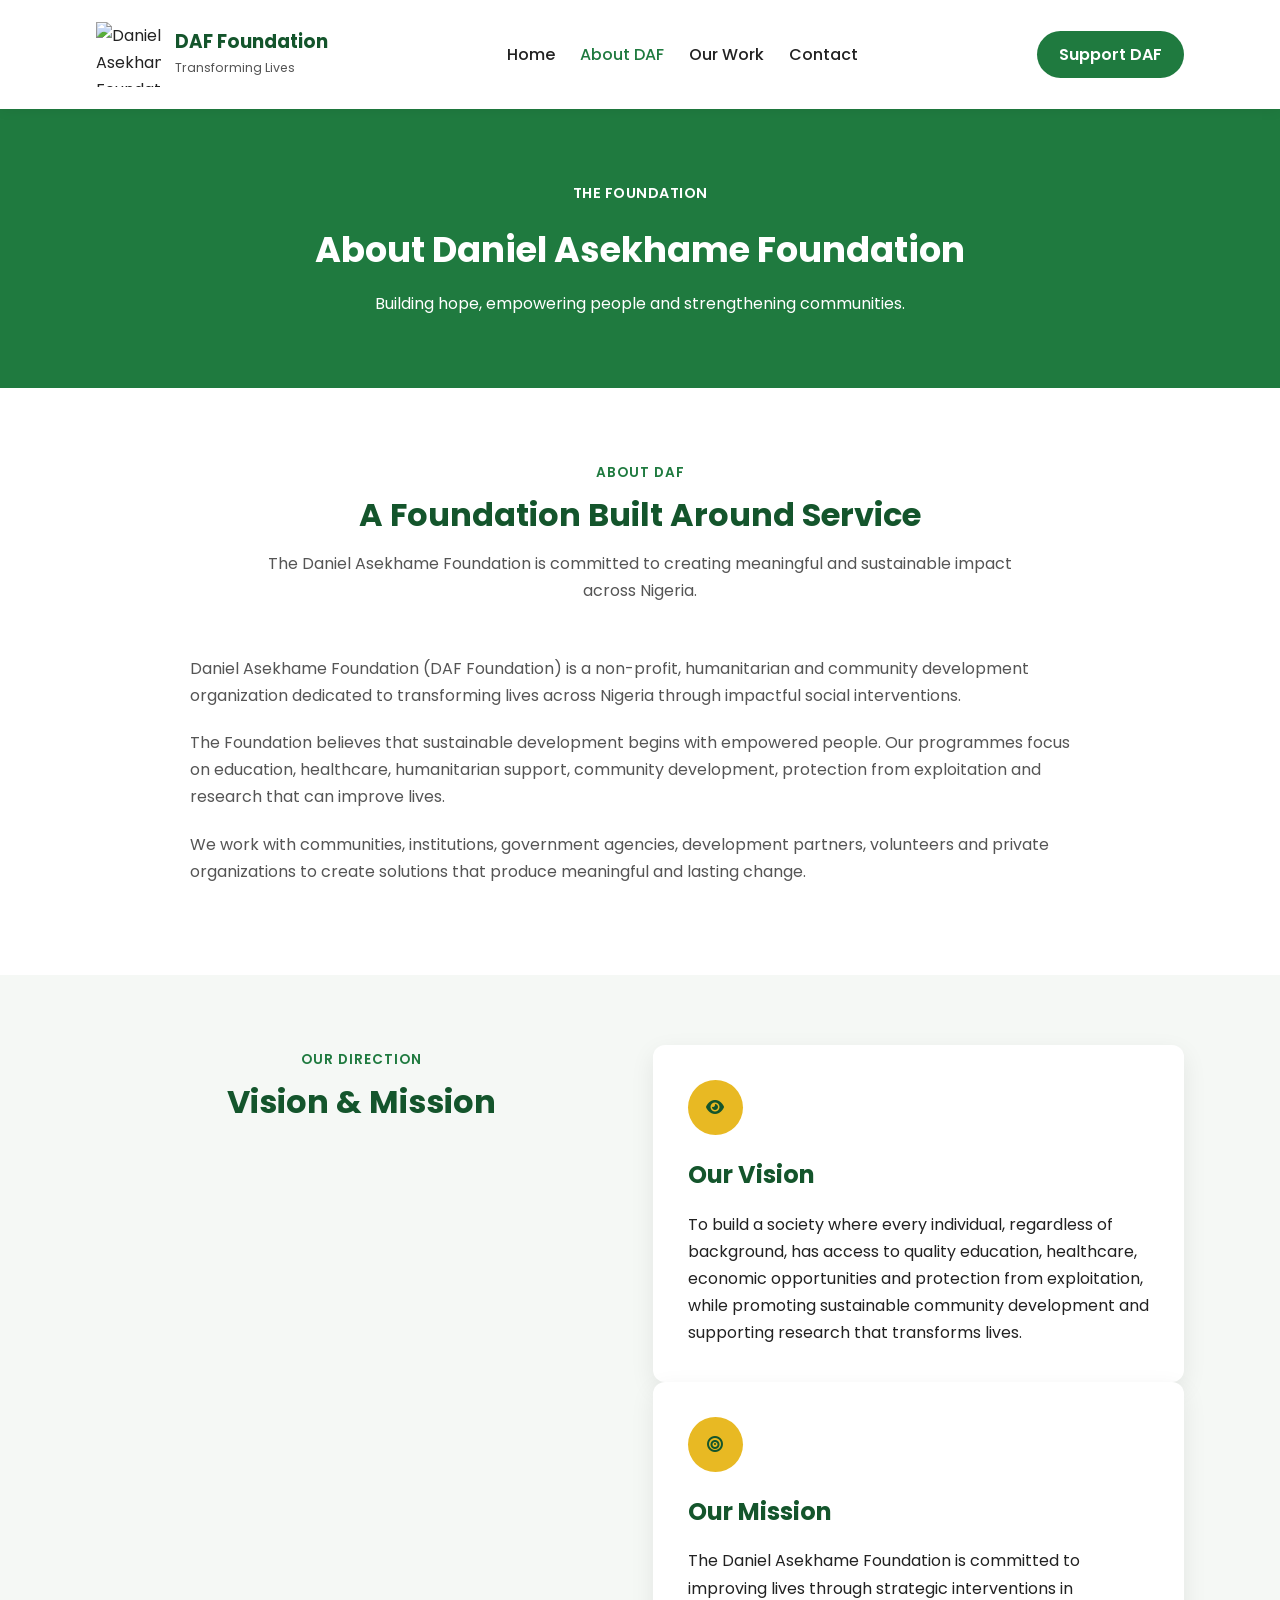
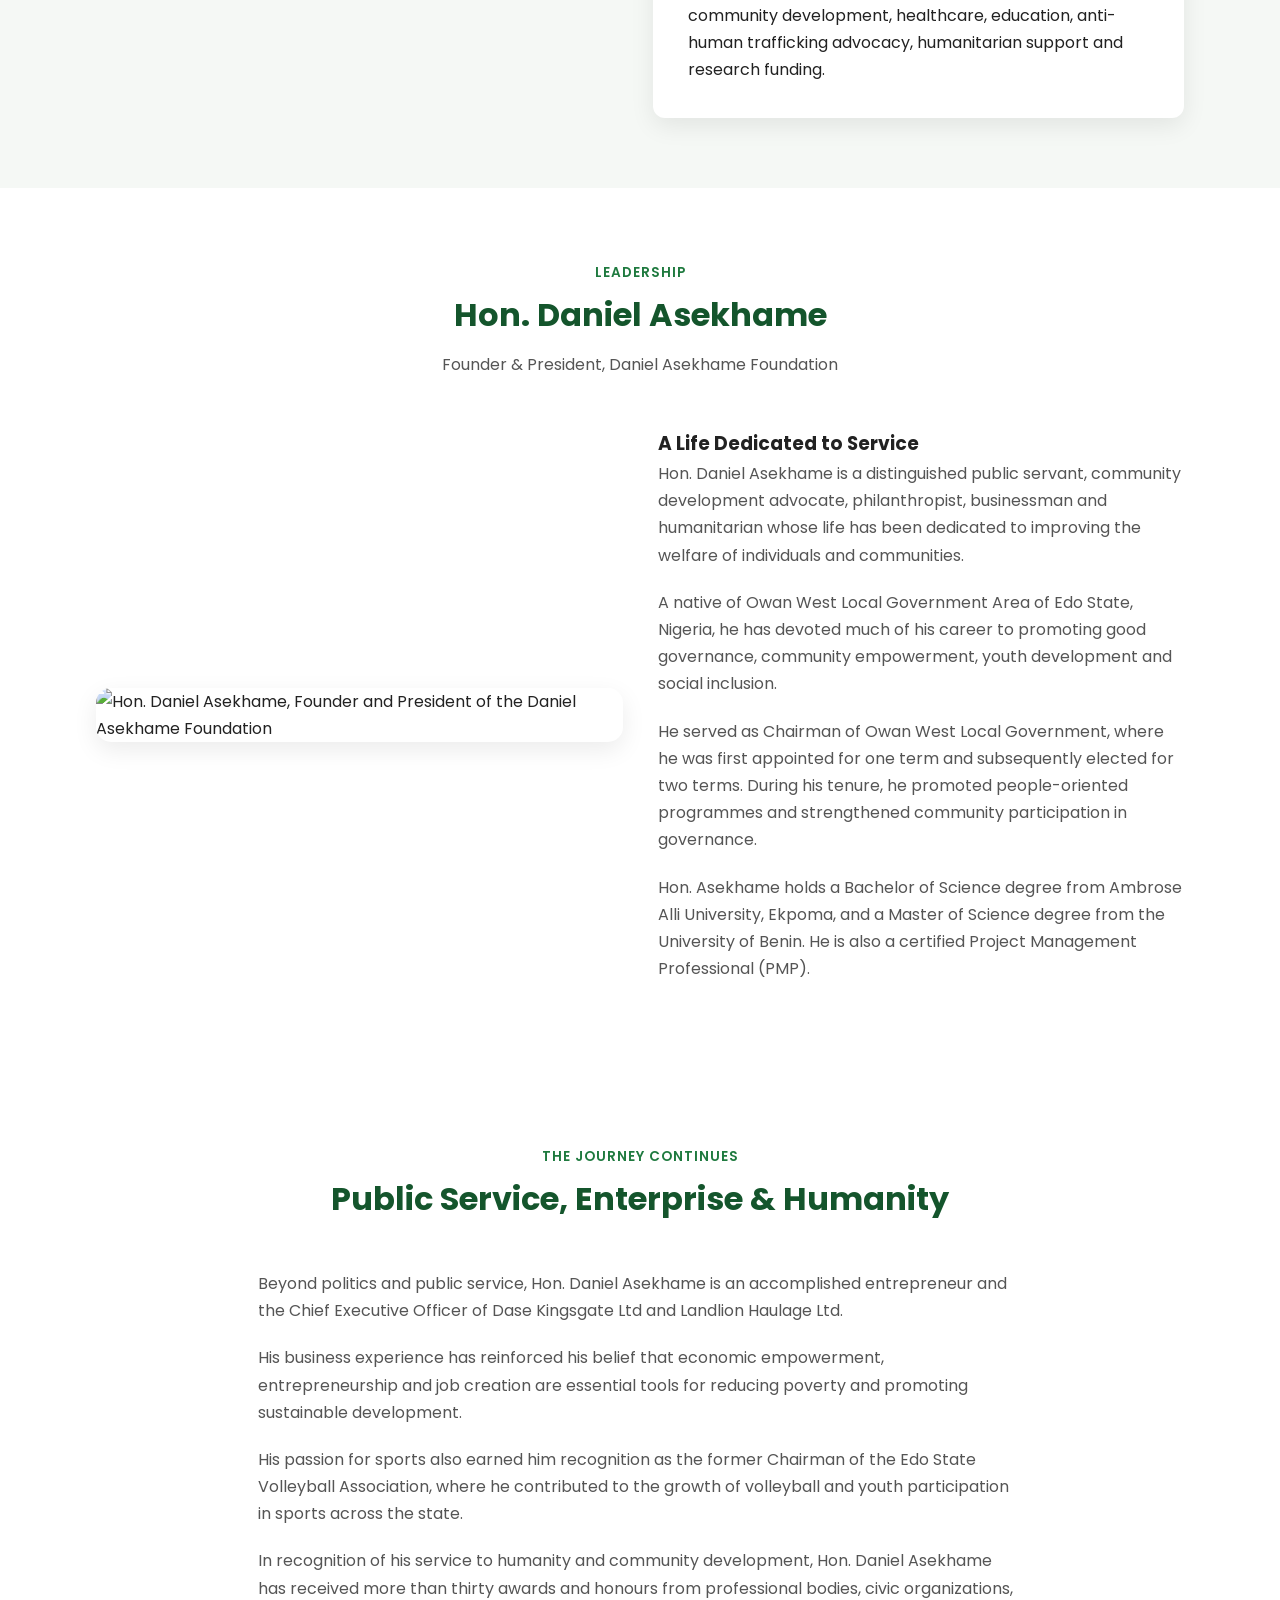
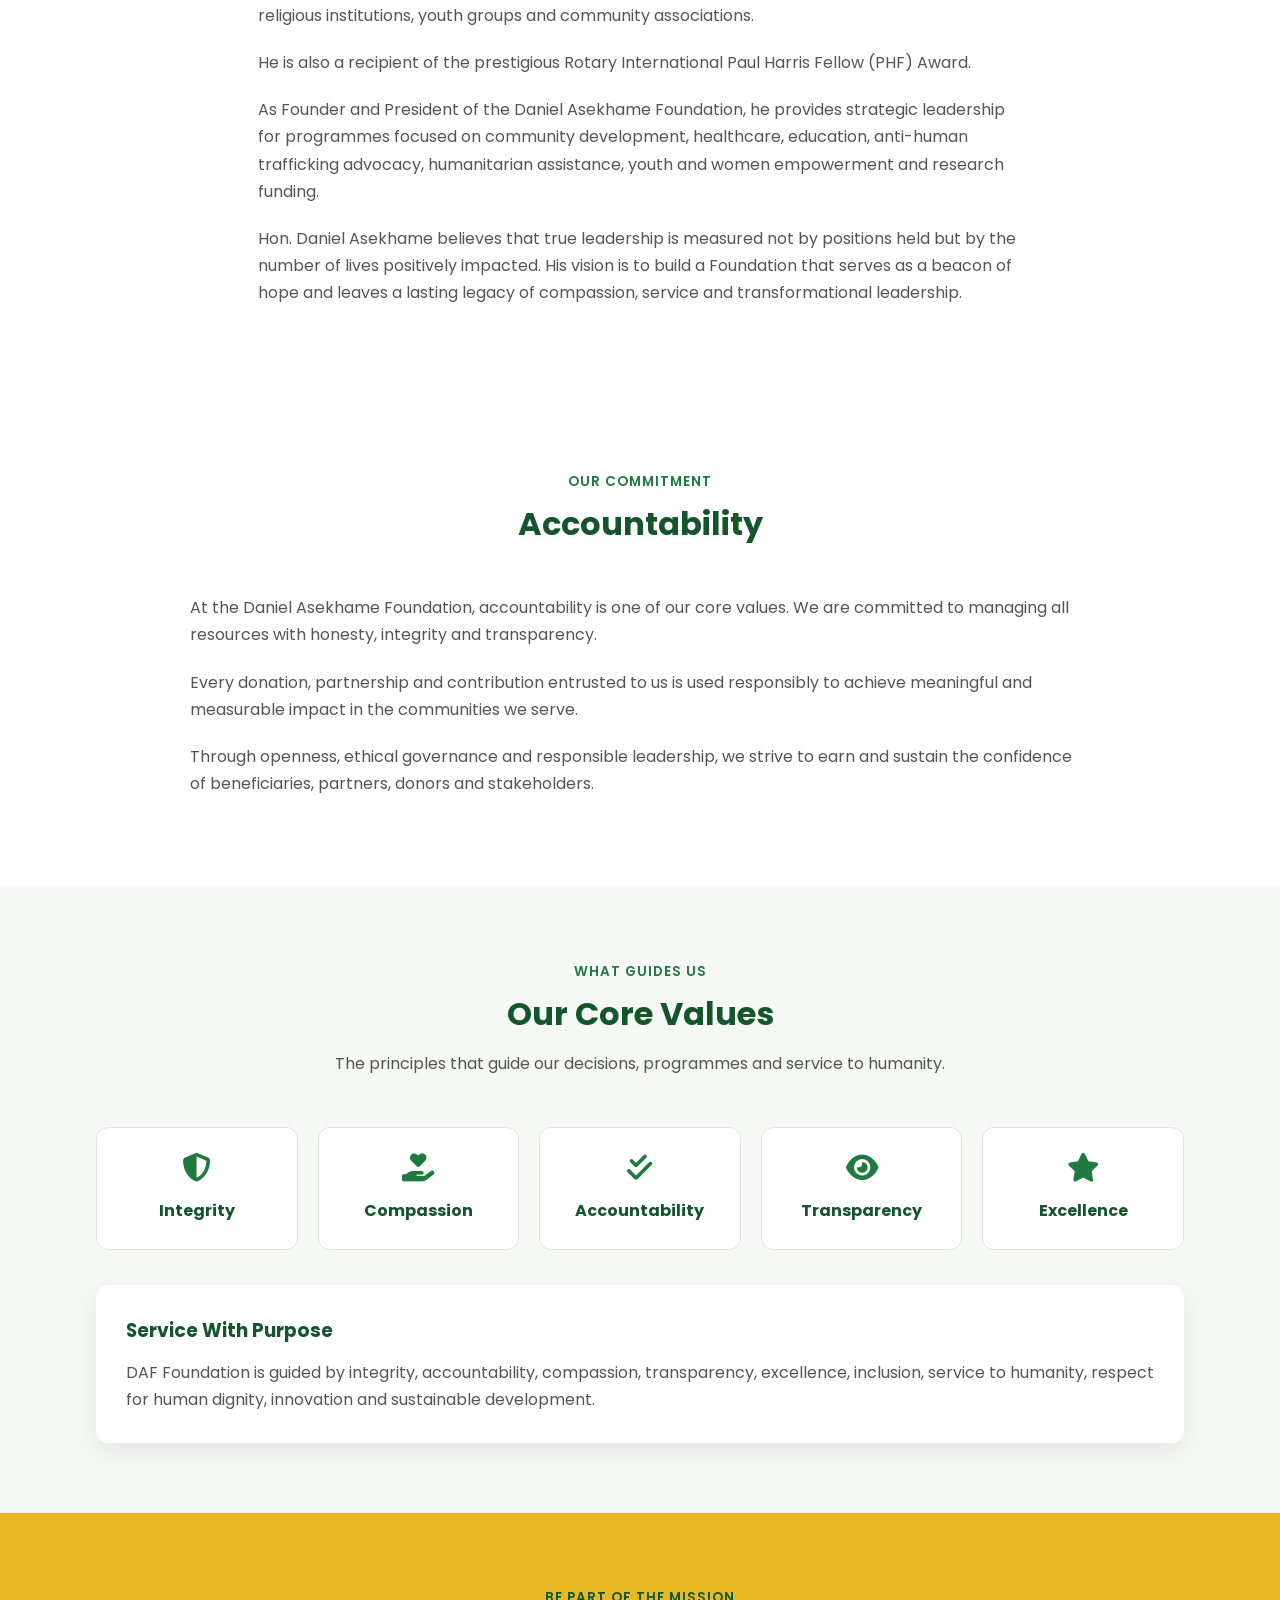
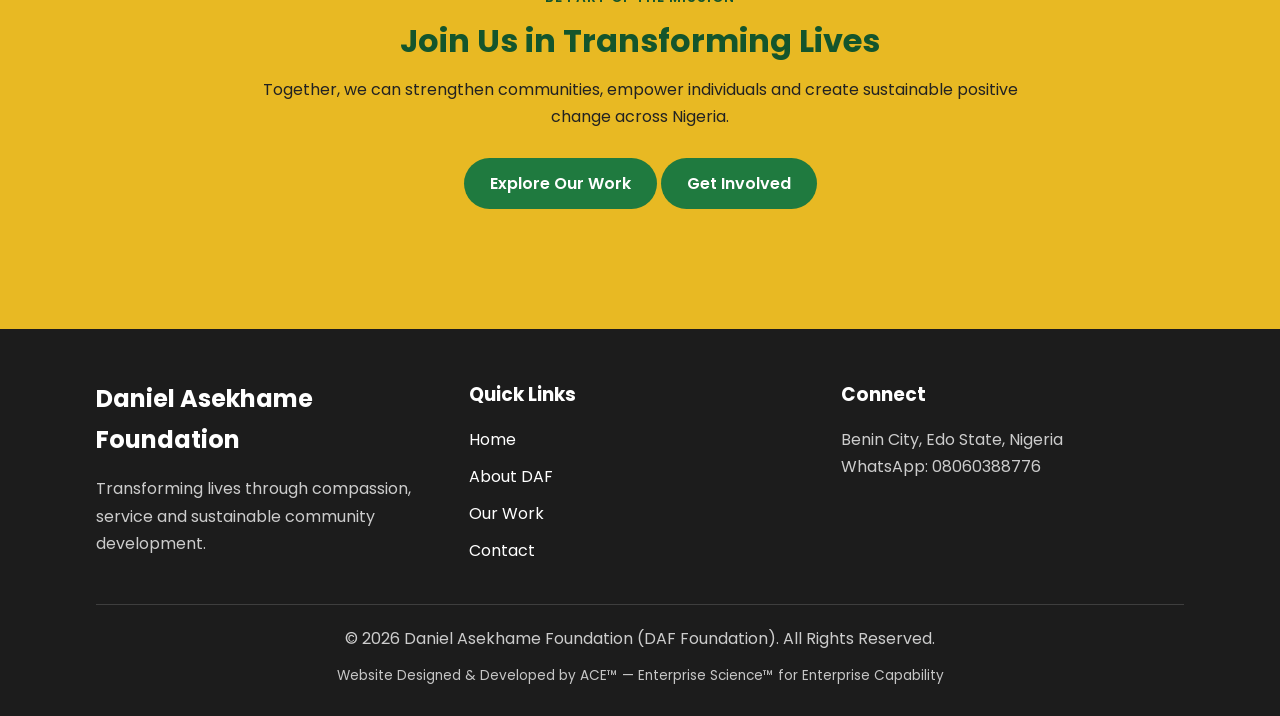
==== commit 01c4c172: "Revise about.html for improved SEO and clarity Updated meta tags and header content for clarity and " ====
--- a/about.html
+++ b/about.html
@@ -1,840 +1,816 @@
 <!DOCTYPE html>
-
 <html lang="en">
 
 <head>
 
-<meta charset="UTF-8">
-<meta name="viewport" content="width=device-width, initial-scale=1.0">
-
-<title>About Us | Daniel Asekhame Foundation (DAF Foundation)</title>
-
-<meta name="description"
-    content="Learn about the Daniel Asekhame Foundation, its vision, mission, leadership, values and commitment to sustainable community development across Nigeria.">
-
-<meta name="keywords"
-    content="Daniel Asekhame Foundation, DAF Foundation, Hon. Daniel Asekhame, community development, humanitarian services">
-
-<link rel="preconnect" href="https://fonts.googleapis.com">
-<link rel="preconnect" href="https://fonts.gstatic.com" crossorigin>
-
-<link href="https://fonts.googleapis.com/css2?family=Poppins:wght@300;400;500;600;700;800&display=swap"
-    rel="stylesheet">
-
-<link rel="stylesheet"
-    href="https://cdnjs.cloudflare.com/ajax/libs/font-awesome/6.6.0/css/all.min.css">
-
-<link rel="stylesheet" href="style.css">
+    <meta charset="UTF-8">
+    <meta name="viewport" content="width=device-width, initial-scale=1.0">
+
+    <title>About | Daniel Asekhame Foundation (DAF Foundation)</title>
+
+    <meta name="description"
+        content="Discover the Daniel Asekhame Foundation, its mission, vision, values and the leadership of Hon. Daniel Asekhame.">
+
+    <meta name="keywords"
+        content="Daniel Asekhame Foundation, DAF Foundation, Hon. Daniel Asekhame, Founder, President, Nigeria">
+
+    <link rel="preconnect" href="https://fonts.googleapis.com">
+    <link rel="preconnect" href="https://fonts.gstatic.com" crossorigin>
+
+    <link href="https://fonts.googleapis.com/css2?family=Poppins:wght@300;400;500;600;700;800&display=swap"
+        rel="stylesheet">
+
+    <link rel="stylesheet"
+        href="https://cdnjs.cloudflare.com/ajax/libs/font-awesome/6.6.0/css/all.min.css">
+
+    <link rel="stylesheet" href="style.css">
 
 </head>
 
 <body>
 
-<!-- =========================
-HEADER
-========================= -->
+<!-- =========================================================
+     HEADER
+========================================================= -->
 
 <header class="header">
 
-<div class="container">
-
-    <a href="index.html" class="logo">
-
-        <img src="images/daf-logo.png"
-             alt="Daniel Asekhame Foundation Logo">
-
-        <div class="logo-text">
-
-            <h1>DAF Foundation</h1>
-
-            <span>Transforming Lives</span>
-
-        </div>
-
-    </a>
-
-
-    <!-- DESKTOP NAVIGATION -->
-
-    <nav class="desktop-nav" aria-label="Main Navigation">
-
-        <ul>
-
-            <li>
-                <a href="index.html">
-                    Home
-                </a>
-            </li>
-
-            <li>
-                <a href="about.html" class="active">
-                    About DAF
-                </a>
-            </li>
-
-            <li>
-                <a href="programmes.html">
-                    Our Work
-                </a>
-            </li>
-
-            <li>
-                <a href="index.html#impact">
-                    Impact
-                </a>
-            </li>
-
-            <li>
-                <a href="index.html#contact">
-                    Contact
-                </a>
-            </li>
-
-        </ul>
-
-    </nav>
-
-
-    <!-- HEADER ACTIONS -->
-
-    <div class="header-actions">
+    <div class="container">
+
+        <a href="index.html" class="logo">
+
+            <img src="images/daf-logo.png"
+                 alt="Daniel Asekhame Foundation Logo">
+
+            <div class="logo-text">
+
+                <h1>DAF Foundation</h1>
+
+                <span>Transforming Lives</span>
+
+            </div>
+
+        </a>
+
+        <nav class="desktop-nav" aria-label="Main Navigation">
+
+            <ul>
+
+                <li>
+                    <a href="index.html">Home</a>
+                </li>
+
+                <li>
+                    <a href="about.html" class="active">About DAF</a>
+                </li>
+
+                <li>
+                    <a href="programmes.html">Our Work</a>
+                </li>
+
+                <li>
+                    <a href="index.html#contact">Contact</a>
+                </li>
+
+            </ul>
+
+        </nav>
+
+        <div class="header-actions">
+
+            <a href="https://wa.me/2348060388776"
+               class="header-whatsapp"
+               target="_blank"
+               rel="noopener">
+
+                Support DAF
+
+            </a>
+
+            <button class="menu-toggle"
+                    id="menu-toggle"
+                    aria-label="Open navigation"
+                    aria-expanded="false">
+
+                <span></span>
+                <span></span>
+                <span></span>
+
+            </button>
+
+        </div>
+
+    </div>
+
+</header>
+
+
+<!-- =========================================================
+     MOBILE MENU
+========================================================= -->
+
+<div class="menu-overlay" id="menu-overlay"></div>
+
+<aside class="mobile-menu" id="mobile-menu" aria-label="Mobile Navigation">
+
+    <div class="mobile-menu-header">
+
+        <h2>DAF Foundation</h2>
+
+        <button class="close-menu"
+                id="close-menu"
+                aria-label="Close navigation">
+
+            &times;
+
+        </button>
+
+    </div>
+
+
+    <div class="menu-section">
+
+        <h3>HOME</h3>
+
+        <a href="index.html">Home</a>
+
+    </div>
+
+
+    <div class="menu-section">
+
+        <h3>ABOUT DAF</h3>
+
+        <a href="about.html">About the Foundation</a>
+
+        <a href="#vision">Vision & Mission</a>
+
+        <a href="#founder">Founder & President</a>
+
+        <a href="#values">Core Values</a>
+
+    </div>
+
+
+    <div class="menu-section">
+
+        <h3>OUR WORK</h3>
+
+        <a href="programmes.html">Programmes</a>
+
+        <a href="programmes.html#focus">Areas of Focus</a>
+
+        <a href="programmes.html#impact">Impact</a>
+
+    </div>
+
+
+    <div class="menu-section">
+
+        <h3>GET INVOLVED</h3>
+
+        <a href="programmes.html#volunteer">Volunteer</a>
+
+        <a href="programmes.html#partner">Partner With Us</a>
 
         <a href="https://wa.me/2348060388776"
-           class="header-whatsapp"
            target="_blank"
            rel="noopener">
 
-            Donate
+            WhatsApp Enquiries
 
         </a>
 
-
-        <button class="menu-toggle"
-                id="menu-toggle"
-                type="button"
-                aria-label="Open navigation menu"
-                aria-controls="mobile-menu"
-                aria-expanded="false">
-
-            <span></span>
-            <span></span>
-            <span></span>
-
-        </button>
-
-    </div>
-
-</div>
-
-</header>
-
-<!-- =========================
-MOBILE MENU OVERLAY
-========================= -->
-
-<div class="menu-overlay" id="menu-overlay"></div>
-
-<!-- =========================
-MOBILE OFF-CANVAS MENU
-========================= -->
-
-<aside class="mobile-menu"
-       id="mobile-menu"
-       aria-label="Mobile Navigation">
-
-<div class="mobile-menu-header">
-
-    <h2>DAF Foundation</h2>
-
-    <button class="close-menu"
-            id="close-menu"
-            type="button"
-            aria-label="Close navigation menu">
-
-        &times;
-
-    </button>
-
-</div>
-
-
-<div class="menu-section">
-
-    <h3>HOME</h3>
-
-    <a href="index.html">
-        Home
-    </a>
-
-</div>
-
-
-<div class="menu-section">
-
-    <h3>ABOUT DAF</h3>
-
-    <a href="about.html">
-        About the Foundation
-    </a>
-
-    <a href="about.html#vision">
-        Vision &amp; Mission
-    </a>
-
-    <a href="about.html#founder">
-        Founder &amp; President
-    </a>
-
-    <a href="about.html#values">
-        Core Values
-    </a>
-
-</div>
-
-
-<div class="menu-section">
-
-    <h3>OUR WORK</h3>
-
-    <a href="programmes.html">
-        Programmes
-    </a>
-
-    <a href="programmes.html#focus">
-        Areas of Focus
-    </a>
-
-    <a href="programmes.html#impact">
-        Impact
-    </a>
-
-</div>
-
-
-<div class="menu-section">
-
-    <h3>GET INVOLVED</h3>
-
-    <a href="programmes.html#volunteer">
-        Volunteer
-    </a>
-
-    <a href="programmes.html#partner">
-        Partner With Us
-    </a>
-
-    <a href="https://wa.me/2348060388776"
-       target="_blank"
-       rel="noopener">
-
-        WhatsApp Enquiries
-
-    </a>
-
-</div>
-
-
-<div class="menu-section">
-
-    <h3>CONNECT</h3>
-
-    <a href="index.html#contact">
-        Contact
-    </a>
-
-    <a href="https://wa.me/2348060388776"
-       target="_blank"
-       rel="noopener">
-
-        WhatsApp
-
-    </a>
-
-</div>
-
-</aside>
-
-<!-- =========================
-MAIN CONTENT
-========================= -->
-
-<main>
-
-<!-- =========================
-PAGE BANNER
-========================= -->
-
-<section class="page-banner">
-
-<div class="container">
-
-    <span class="hero-tag">
-        About DAF Foundation
-    </span>
-
-    <h2>
-        Building Hope. Empowering People. Strengthening Communities.
-    </h2>
-
-    <p>
-        Discover the Foundation, its leadership, its purpose and its commitment
-        to creating lasting positive impact across Nigeria.
-    </p>
-
-</div>
-
-</section>
-
-<!-- =========================
-ABOUT THE FOUNDATION
-========================= -->
-
-<section class="about-section">
-
-<div class="container">
-
-    <div class="section-heading">
-
-        <span>
-            About Us
-        </span>
-
-        <h2>
-            Daniel Asekhame Foundation
-        </h2>
-
-        <p>
-            A humanitarian and community development organisation committed
-            to transforming lives through purposeful service.
-        </p>
-
-    </div>
-
-
-    <div class="about-content">
-
-        <p>
-            Daniel Asekhame Foundation (DAF Foundation) is a non-profit,
-            humanitarian and community development organisation dedicated
-            to transforming lives across Nigeria through impactful social
-            interventions.
-        </p>
-
-        <p>
-            The Foundation believes that sustainable development begins with
-            empowered people. Our programmes focus on providing hope,
-            opportunities, education, healthcare and protection to vulnerable
-            individuals while promoting inclusive growth within communities.
-        </p>
-
-        <p>
-            We work with community leaders, educational institutions,
-            healthcare providers, government agencies, development partners,
-            volunteers and private organisations to deliver measurable and
-            sustainable impact.
-        </p>
-
-        <p>
-            Our approach combines compassion, professionalism, accountability,
-            transparency and innovation to ensure that every intervention
-            produces meaningful and lasting change.
-        </p>
-
-    </div>
-
-</div>
-
-</section>
-
-<!-- =========================
-VISION & MISSION
-========================= -->
-
-<section class="vision-mission" id="vision">
-
-<div class="container">
-
-    <div class="section-heading">
-
-        <span>
-            Our Foundation
-        </span>
-
-        <h2>
-            Vision &amp; Mission
-        </h2>
-
-    </div>
-
-
-    <div class="vision-mission .container">
-
-        <div class="vision-card">
-
-            <div class="section-icon">
-
-                <i class="fas fa-eye" aria-hidden="true"></i>
-
-            </div>
-
-            <h2>
-                Our Vision
-            </h2>
-
-            <p>
-                To build a society where every individual, regardless of
-                background, has access to quality education, healthcare,
-                economic opportunities and protection from exploitation,
-                while promoting sustainable community development and
-                supporting research that transforms lives.
-            </p>
-
-        </div>
-
-
-        <div class="mission-card">
-
-            <div class="section-icon">
-
-                <i class="fas fa-bullseye" aria-hidden="true"></i>
-
-            </div>
-
-            <h2>
-                Our Mission
-            </h2>
-
-            <p>
-                The Daniel Asekhame Foundation is committed to improving
-                lives through strategic interventions in community
-                development, healthcare, education, anti-human trafficking
-                advocacy, humanitarian support and research funding.
-                We partner with communities, government agencies,
-                educational institutions and development organisations
-                to create lasting solutions that empower individuals
-                and strengthen communities.
-            </p>
-
-        </div>
-
-    </div>
-
-</div>
-
-</section>
-
-<!-- =========================
-FOUNDER & PRESIDENT
-========================= -->
-
-<section class="founder-section" id="founder">
-
-<div class="container">
-
-    <div class="section-heading">
-
-        <span>
-            Leadership
-        </span>
-
-        <h2>
-            The Founder &amp; President
-        </h2>
-
-        <p>
-            Hon. Daniel Asekhame
-        </p>
-
-    </div>
-
-
-    <div class="about-grid">
-
-        <div class="about-image">
-
-            <img src="images/founder.jpg"
-                 alt="Hon. Daniel Asekhame, Founder and President of Daniel Asekhame Foundation">
-
-        </div>
-
-
-        <div class="founder-biography">
-
-            <h3>
-                Hon. Daniel Asekhame
-            </h3>
-
-            <h4>
-                Founder &amp; President, Daniel Asekhame Foundation
-            </h4>
-
-            <p>
-                Hon. Daniel Asekhame is a distinguished public servant,
-                community development advocate, philanthropist, businessman
-                and humanitarian whose life has been dedicated to improving
-                the welfare of individuals and communities.
-            </p>
-
-            <p>
-                A native of Owan West Local Government Area of Edo State,
-                Nigeria, Hon. Asekhame has devoted much of his career to
-                promoting good governance, community empowerment, youth
-                development and social inclusion.
-            </p>
-
-            <p>
-                He served as Chairman of Owan West Local Government, where
-                he was first appointed for one term and subsequently elected
-                for two terms. During his tenure, he promoted people-oriented
-                programmes, strengthened community participation in governance
-                and supported initiatives aimed at sustainable local development.
-            </p>
-
-            <p>
-                Hon. Asekhame holds a Bachelor of Science (B.Sc.) degree from
-                Ambrose Alli University, Ekpoma, and a Master of Science
-                (M.Sc.) degree from the University of Benin. He is also a
-                certified Project Management Professional (PMP).
-            </p>
-
-        </div>
-
-    </div>
-
-</div>
-
-</section>
-
-<!-- =========================
-FOUNDER'S STORY
-========================= -->
-
-<section class="founder-continuation">
-
-<div class="container">
-
-    <div class="founder-biography">
-
-        <p>
-            Beyond politics and public service, he is an accomplished
-            entrepreneur and the Chief Executive Officer of Dase Kingsgate
-            Ltd and Landlion Haulage Ltd. His business experience has
-            reinforced his belief that economic empowerment, entrepreneurship
-            and job creation are essential tools for reducing poverty and
-            promoting sustainable development.
-        </p>
-
-        <p>
-            His passion for sports also earned him recognition as the former
-            Chairman of the Edo State Volleyball Association, where he
-            contributed to the growth and development of volleyball and youth
-            participation in sports across the state.
-        </p>
-
-        <p>
-            In recognition of his outstanding service to humanity and
-            community development, Hon. Daniel Asekhame has received more
-            than thirty awards and honours from professional bodies, civic
-            organisations, religious institutions, youth groups and community
-            associations. He is also a recipient of the prestigious Rotary
-            International Paul Harris Fellow (PHF) Award.
-        </p>
-
-        <p>
-            As Founder and President of the Daniel Asekhame Foundation,
-            he provides strategic leadership for programmes focused on
-            community development, healthcare, education, anti-human
-            trafficking advocacy, humanitarian assistance, youth and women
-            empowerment and research funding.
-        </p>
-
-        <p>
-            Hon. Daniel Asekhame firmly believes that true leadership is
-            measured not by positions held but by the number of lives
-            positively impacted. His vision is to build a Foundation that
-            serves as a beacon of hope, promotes equal opportunities,
-            supports innovation and research, and leaves a lasting legacy
-            of compassion, service and transformational leadership for
-            future generations.
-        </p>
-
-    </div>
-
-</div>
-
-</section>
-
-<!-- =========================
-ACCOUNTABILITY
-========================= -->
-
-<section class="accountability-section">
-
-<div class="container">
-
-    <div class="section-heading">
-
-        <span>
-            Our Commitment
-        </span>
-
-        <h2>
-            Accountability
-        </h2>
-
-    </div>
-
-
-    <div class="commitment-content">
-
-        <p>
-            At the Daniel Asekhame Foundation, accountability is one of our
-            core values. We are committed to managing all resources with
-            honesty, integrity and transparency. Every donation, partnership
-            and contribution entrusted to us is used responsibly to achieve
-            meaningful and measurable impact in the communities we serve.
-        </p>
-
-        <p>
-            We maintain high standards of financial stewardship, ethical
-            governance and responsible reporting to ensure that our
-            beneficiaries, partners, donors and stakeholders have confidence
-            in our work.
-        </p>
-
-    </div>
-
-</div>
-
-</section>
-
-<!-- =========================
-CORE VALUES
-========================= -->
-
-<section class="core-values" id="values">
-
-<div class="container">
-
-    <div class="section-heading">
-
-        <span>
-            Core Values
-        </span>
-
-        <h2>
-            Principles That Guide Our Service
-        </h2>
-
-        <p>
-            The principles that shape how DAF Foundation serves people
-            and communities.
-        </p>
-
-    </div>
-
-
-    <div class="values-grid">
-
-        <div class="value-card">
-            <i class="fas fa-shield-heart" aria-hidden="true"></i>
-            <h3>Integrity</h3>
-        </div>
-
-        <div class="value-card">
-            <i class="fas fa-hand-holding-heart" aria-hidden="true"></i>
-            <h3>Compassion</h3>
-        </div>
-
-        <div class="value-card">
-            <i class="fas fa-star" aria-hidden="true"></i>
-            <h3>Excellence</h3>
-        </div>
-
-        <div class="value-card">
-            <i class="fas fa-scale-balanced" aria-hidden="true"></i>
-            <h3>Accountability</h3>
-        </div>
-
-        <div class="value-card">
-            <i class="fas fa-people-group" aria-hidden="true"></i>
-            <h3>Inclusion</h3>
-        </div>
-
-    </div>
-
-
-    <div class="value-description">
-
-        <h3>
-            Our Principles
-        </h3>
-
-        <p>
-            DAF Foundation is guided by integrity, accountability,
-            compassion, transparency, excellence, inclusion, service
-            to humanity, respect for human dignity, innovation and
-            sustainable development.
-        </p>
-
-    </div>
-
-</div>
-
-</section>
-
-<!-- =========================
-CALL TO ACTION
-========================= -->
-
-<section class="daf-highlight">
-
-<div class="container">
-
-    <div class="section-heading">
-
-        <span>
-            Get Involved
-        </span>
-
-        <h2>
-            Join Us In Transforming Lives
-        </h2>
-
-        <p>
-            Together, we can strengthen communities, empower individuals
-            and create sustainable positive change across Nigeria.
-        </p>
+    </div>
+
+
+    <div class="menu-section">
+
+        <h3>CONNECT</h3>
+
+        <a href="index.html#contact">Contact</a>
 
         <a href="https://wa.me/2348060388776"
-           class="btn btn-primary"
            target="_blank"
            rel="noopener">
 
-            Get Involved
+            WhatsApp
 
         </a>
 
     </div>
 
-</div>
+</aside>
+
+
+<main>
+
+
+<!-- =========================================================
+     WELCOME / PAGE INTRO
+========================================================= -->
+
+<section class="page-banner">
+
+    <div class="container">
+
+        <span class="hero-tag">
+            THE FOUNDATION
+        </span>
+
+        <h2>
+            About Daniel Asekhame Foundation
+        </h2>
+
+        <p>
+            Building hope, empowering people and strengthening communities.
+        </p>
+
+    </div>
 
 </section>
 
+
+<!-- =========================================================
+     FOUNDATION INTRODUCTION
+========================================================= -->
+
+<section class="about-section">
+
+    <div class="container">
+
+        <div class="section-heading">
+
+            <span>About DAF</span>
+
+            <h2>
+                A Foundation Built Around Service
+            </h2>
+
+            <p>
+                The Daniel Asekhame Foundation is committed to creating
+                meaningful and sustainable impact across Nigeria.
+            </p>
+
+        </div>
+
+
+        <div class="about-content">
+
+            <p>
+                Daniel Asekhame Foundation (DAF Foundation) is a non-profit,
+                humanitarian and community development organization dedicated
+                to transforming lives across Nigeria through impactful social
+                interventions.
+            </p>
+
+            <p>
+                The Foundation believes that sustainable development begins
+                with empowered people. Our programmes focus on education,
+                healthcare, humanitarian support, community development,
+                protection from exploitation and research that can improve
+                lives.
+            </p>
+
+            <p>
+                We work with communities, institutions, government agencies,
+                development partners, volunteers and private organizations
+                to create solutions that produce meaningful and lasting
+                change.
+            </p>
+
+        </div>
+
+    </div>
+
+</section>
+
+
+<!-- =========================================================
+     VISION & MISSION
+========================================================= -->
+
+<section class="vision-mission" id="vision">
+
+    <div class="container">
+
+        <div class="section-heading">
+
+            <span>Our Direction</span>
+
+            <h2>
+                Vision & Mission
+            </h2>
+
+        </div>
+
+
+        <div class="vision-mission .container">
+
+
+            <article class="vision-card">
+
+                <div class="section-icon">
+
+                    <i class="fas fa-eye"></i>
+
+                </div>
+
+                <h2>Our Vision</h2>
+
+                <p>
+                    To build a society where every individual, regardless
+                    of background, has access to quality education,
+                    healthcare, economic opportunities and protection from
+                    exploitation, while promoting sustainable community
+                    development and supporting research that transforms
+                    lives.
+                </p>
+
+            </article>
+
+
+            <article class="mission-card">
+
+                <div class="section-icon">
+
+                    <i class="fas fa-bullseye"></i>
+
+                </div>
+
+                <h2>Our Mission</h2>
+
+                <p>
+                    The Daniel Asekhame Foundation is committed to improving
+                    lives through strategic interventions in community
+                    development, healthcare, education, anti-human
+                    trafficking advocacy, humanitarian support and research
+                    funding.
+                </p>
+
+            </article>
+
+
+        </div>
+
+    </div>
+
+</section>
+
+
+<!-- =========================================================
+     FOUNDER / PRESIDENT
+========================================================= -->
+
+<section class="founder-section" id="founder">
+
+    <div class="container">
+
+        <div class="section-heading">
+
+            <span>Leadership</span>
+
+            <h2>
+                Hon. Daniel Asekhame
+            </h2>
+
+            <p>
+                Founder & President, Daniel Asekhame Foundation
+            </p>
+
+        </div>
+
+
+        <div class="about-grid">
+
+            <div class="about-image">
+
+                <img src="images/founder.jpg"
+                     alt="Hon. Daniel Asekhame, Founder and President of the Daniel Asekhame Foundation"
+                     loading="lazy">
+
+            </div>
+
+
+            <div class="founder-biography">
+
+                <h3>
+                    A Life Dedicated to Service
+                </h3>
+
+                <p>
+                    Hon. Daniel Asekhame is a distinguished public servant,
+                    community development advocate, philanthropist,
+                    businessman and humanitarian whose life has been
+                    dedicated to improving the welfare of individuals and
+                    communities.
+                </p>
+
+                <p>
+                    A native of Owan West Local Government Area of Edo State,
+                    Nigeria, he has devoted much of his career to promoting
+                    good governance, community empowerment, youth development
+                    and social inclusion.
+                </p>
+
+                <p>
+                    He served as Chairman of Owan West Local Government,
+                    where he was first appointed for one term and subsequently
+                    elected for two terms. During his tenure, he promoted
+                    people-oriented programmes and strengthened community
+                    participation in governance.
+                </p>
+
+                <p>
+                    Hon. Asekhame holds a Bachelor of Science degree from
+                    Ambrose Alli University, Ekpoma, and a Master of Science
+                    degree from the University of Benin. He is also a
+                    certified Project Management Professional (PMP).
+                </p>
+
+            </div>
+
+        </div>
+
+    </div>
+
+</section>
+
+
+<!-- =========================================================
+     FOUNDER'S CONTINUING STORY
+========================================================= -->
+
+<section class="founder-biography">
+
+    <div class="container">
+
+        <div class="section-heading">
+
+            <span>The Journey Continues</span>
+
+            <h2>
+                Public Service, Enterprise & Humanity
+            </h2>
+
+        </div>
+
+
+        <div class="founder-biography">
+
+            <p>
+                Beyond politics and public service, Hon. Daniel Asekhame is
+                an accomplished entrepreneur and the Chief Executive Officer
+                of Dase Kingsgate Ltd and Landlion Haulage Ltd.
+            </p>
+
+            <p>
+                His business experience has reinforced his belief that
+                economic empowerment, entrepreneurship and job creation are
+                essential tools for reducing poverty and promoting
+                sustainable development.
+            </p>
+
+            <p>
+                His passion for sports also earned him recognition as the
+                former Chairman of the Edo State Volleyball Association,
+                where he contributed to the growth of volleyball and youth
+                participation in sports across the state.
+            </p>
+
+            <p>
+                In recognition of his service to humanity and community
+                development, Hon. Daniel Asekhame has received more than
+                thirty awards and honours from professional bodies, civic
+                organizations, religious institutions, youth groups and
+                community associations.
+            </p>
+
+            <p>
+                He is also a recipient of the prestigious Rotary
+                International Paul Harris Fellow (PHF) Award.
+            </p>
+
+            <p>
+                As Founder and President of the Daniel Asekhame Foundation,
+                he provides strategic leadership for programmes focused on
+                community development, healthcare, education, anti-human
+                trafficking advocacy, humanitarian assistance, youth and
+                women empowerment and research funding.
+            </p>
+
+            <p>
+                Hon. Daniel Asekhame believes that true leadership is
+                measured not by positions held but by the number of lives
+                positively impacted. His vision is to build a Foundation
+                that serves as a beacon of hope and leaves a lasting legacy
+                of compassion, service and transformational leadership.
+            </p>
+
+        </div>
+
+    </div>
+
+</section>
+
+
+<!-- =========================================================
+     ACCOUNTABILITY
+========================================================= -->
+
+<section class="accountability-section">
+
+    <div class="container">
+
+        <div class="section-heading">
+
+            <span>Our Commitment</span>
+
+            <h2>
+                Accountability
+            </h2>
+
+        </div>
+
+
+        <div class="commitment-content">
+
+            <p>
+                At the Daniel Asekhame Foundation, accountability is one of
+                our core values. We are committed to managing all resources
+                with honesty, integrity and transparency.
+            </p>
+
+            <p>
+                Every donation, partnership and contribution entrusted to us
+                is used responsibly to achieve meaningful and measurable
+                impact in the communities we serve.
+            </p>
+
+            <p>
+                Through openness, ethical governance and responsible
+                leadership, we strive to earn and sustain the confidence of
+                beneficiaries, partners, donors and stakeholders.
+            </p>
+
+        </div>
+
+    </div>
+
+</section>
+
+
+<!-- =========================================================
+     CORE VALUES
+========================================================= -->
+
+<section class="core-values" id="values">
+
+    <div class="container">
+
+        <div class="section-heading">
+
+            <span>What Guides Us</span>
+
+            <h2>
+                Our Core Values
+            </h2>
+
+            <p>
+                The principles that guide our decisions, programmes and
+                service to humanity.
+            </p>
+
+        </div>
+
+
+        <div class="values-grid">
+
+
+            <div class="value-card">
+
+                <i class="fas fa-shield-halved"></i>
+
+                <h3>Integrity</h3>
+
+            </div>
+
+
+            <div class="value-card">
+
+                <i class="fas fa-hand-holding-heart"></i>
+
+                <h3>Compassion</h3>
+
+            </div>
+
+
+            <div class="value-card">
+
+                <i class="fas fa-check-double"></i>
+
+                <h3>Accountability</h3>
+
+            </div>
+
+
+            <div class="value-card">
+
+                <i class="fas fa-eye"></i>
+
+                <h3>Transparency</h3>
+
+            </div>
+
+
+            <div class="value-card">
+
+                <i class="fas fa-star"></i>
+
+                <h3>Excellence</h3>
+
+            </div>
+
+
+        </div>
+
+
+        <div class="value-description">
+
+            <h3>
+                Service With Purpose
+            </h3>
+
+            <p>
+                DAF Foundation is guided by integrity, accountability,
+                compassion, transparency, excellence, inclusion, service
+                to humanity, respect for human dignity, innovation and
+                sustainable development.
+            </p>
+
+        </div>
+
+    </div>
+
+</section>
+
+
+<!-- =========================================================
+     CALL TO ACTION
+========================================================= -->
+
+<section class="daf-highlight">
+
+    <div class="container">
+
+        <div class="section-heading">
+
+            <span>Be Part of the Mission</span>
+
+            <h2>
+                Join Us in Transforming Lives
+            </h2>
+
+            <p>
+                Together, we can strengthen communities, empower individuals
+                and create sustainable positive change across Nigeria.
+            </p>
+
+            <br>
+
+            <a href="programmes.html"
+               class="btn btn-primary">
+
+                Explore Our Work
+
+            </a>
+
+            <a href="https://wa.me/2348060388776"
+               class="btn btn-primary"
+               target="_blank"
+               rel="noopener">
+
+                Get Involved
+
+            </a>
+
+        </div>
+
+    </div>
+
+</section>
+
+
 </main>
 
-<!-- =========================
-FOOTER
-========================= -->
+
+<!-- =========================================================
+     FOOTER
+========================================================= -->
 
 <footer class="footer">
 
-<div class="container">
-
-    <div class="footer-grid">
-
-        <div>
-
-            <h2>
-                Daniel Asekhame Foundation
-            </h2>
-
-            <p>
-                Transforming lives through compassion, service and
-                sustainable community development.
-            </p>
-
-        </div>
-
-
-        <div>
-
-            <h3>
-                Quick Links
-            </h3>
-
-            <ul class="footer-links">
-
-                <li>
-                    <a href="index.html">
-                        Home
+    <div class="container">
+
+        <div class="footer-grid">
+
+
+            <div>
+
+                <h2>
+                    Daniel Asekhame Foundation
+                </h2>
+
+                <p>
+                    Transforming lives through compassion, service and
+                    sustainable community development.
+                </p>
+
+            </div>
+
+
+            <div>
+
+                <h3>
+                    Quick Links
+                </h3>
+
+                <ul class="footer-links">
+
+                    <li>
+                        <a href="index.html">Home</a>
+                    </li>
+
+                    <li>
+                        <a href="about.html">About DAF</a>
+                    </li>
+
+                    <li>
+                        <a href="programmes.html">Our Work</a>
+                    </li>
+
+                    <li>
+                        <a href="index.html#contact">Contact</a>
+                    </li>
+
+                </ul>
+
+            </div>
+
+
+            <div>
+
+                <h3>
+                    Connect
+                </h3>
+
+                <p>
+                    Benin City, Edo State, Nigeria
+                </p>
+
+                <p>
+                    <a href="https://wa.me/2348060388776"
+                       target="_blank"
+                       rel="noopener">
+
+                        WhatsApp: 08060388776
+
                     </a>
-                </li>
-
-                <li>
-                    <a href="about.html">
-                        About DAF
-                    </a>
-                </li>
-
-                <li>
-                    <a href="programmes.html">
-                        Our Work
-                    </a>
-                </li>
-
-                <li>
-                    <a href="index.html#contact">
-                        Contact
-                    </a>
-                </li>
-
-            </ul>
-
-        </div>
-
-
-        <div>
-
-            <h3>
-                Connect
-            </h3>
-
-            <p>
-                Benin City, Edo State, Nigeria
-            </p>
-
-            <p>
-                <a href="https://wa.me/2348060388776"
+                </p>
+
+            </div>
+
+
+        </div>
+
+
+        <div class="footer-bottom">
+
+            <p>
+                © 2026 Daniel Asekhame Foundation (DAF Foundation).
+                All Rights Reserved.
+            </p>
+
+            <p class="ace-attribution">
+
+                <a href="https://omorishaoba-alt.github.io/ace-website/"
                    target="_blank"
                    rel="noopener">
 
-                    WhatsApp: 08060388776
+                    Website Designed & Developed by ACE™ —
+                    Enterprise Science™ for Enterprise Capability
 
                 </a>
-            </p>
-
-        </div>
-
-    </div>
-
-
-    <div class="footer-bottom">
-
-        <p>
-            © 2026 Daniel Asekhame Foundation (DAF Foundation).
-            All Rights Reserved.
-        </p>
-
-        <p class="ace-attribution">
-
-            <a href="https://omorishaoba-alt.github.io/ace-website/"
-               target="_blank"
-               rel="noopener">
-
-                Website Designed &amp; Developed by ACE™ —
-                Enterprise Science™ for Enterprise Capability
-
-            </a>
-
-        </p>
-
-    </div>
-
-</div>
+
+            </p>
+
+        </div>
+
+    </div>
 
 </footer>
 
+
 <script src="script.js"></script>
 
 </body>
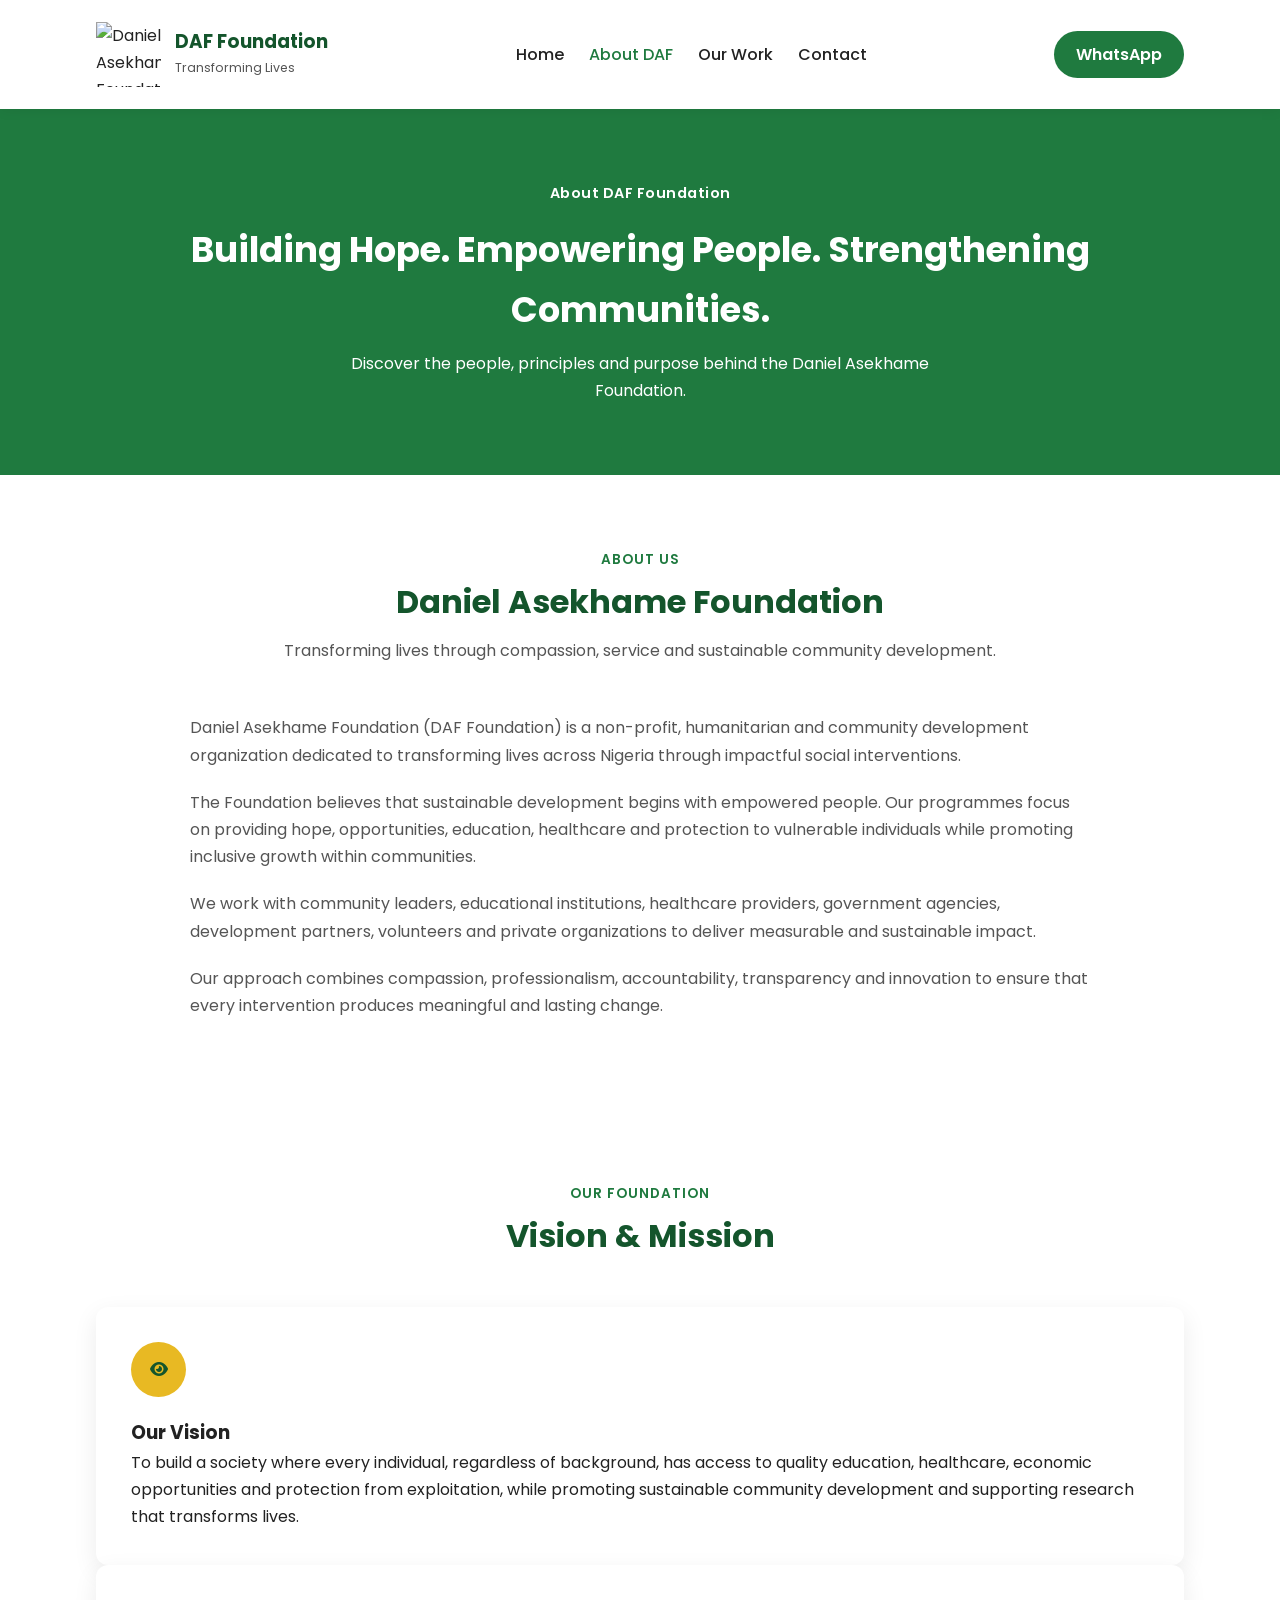
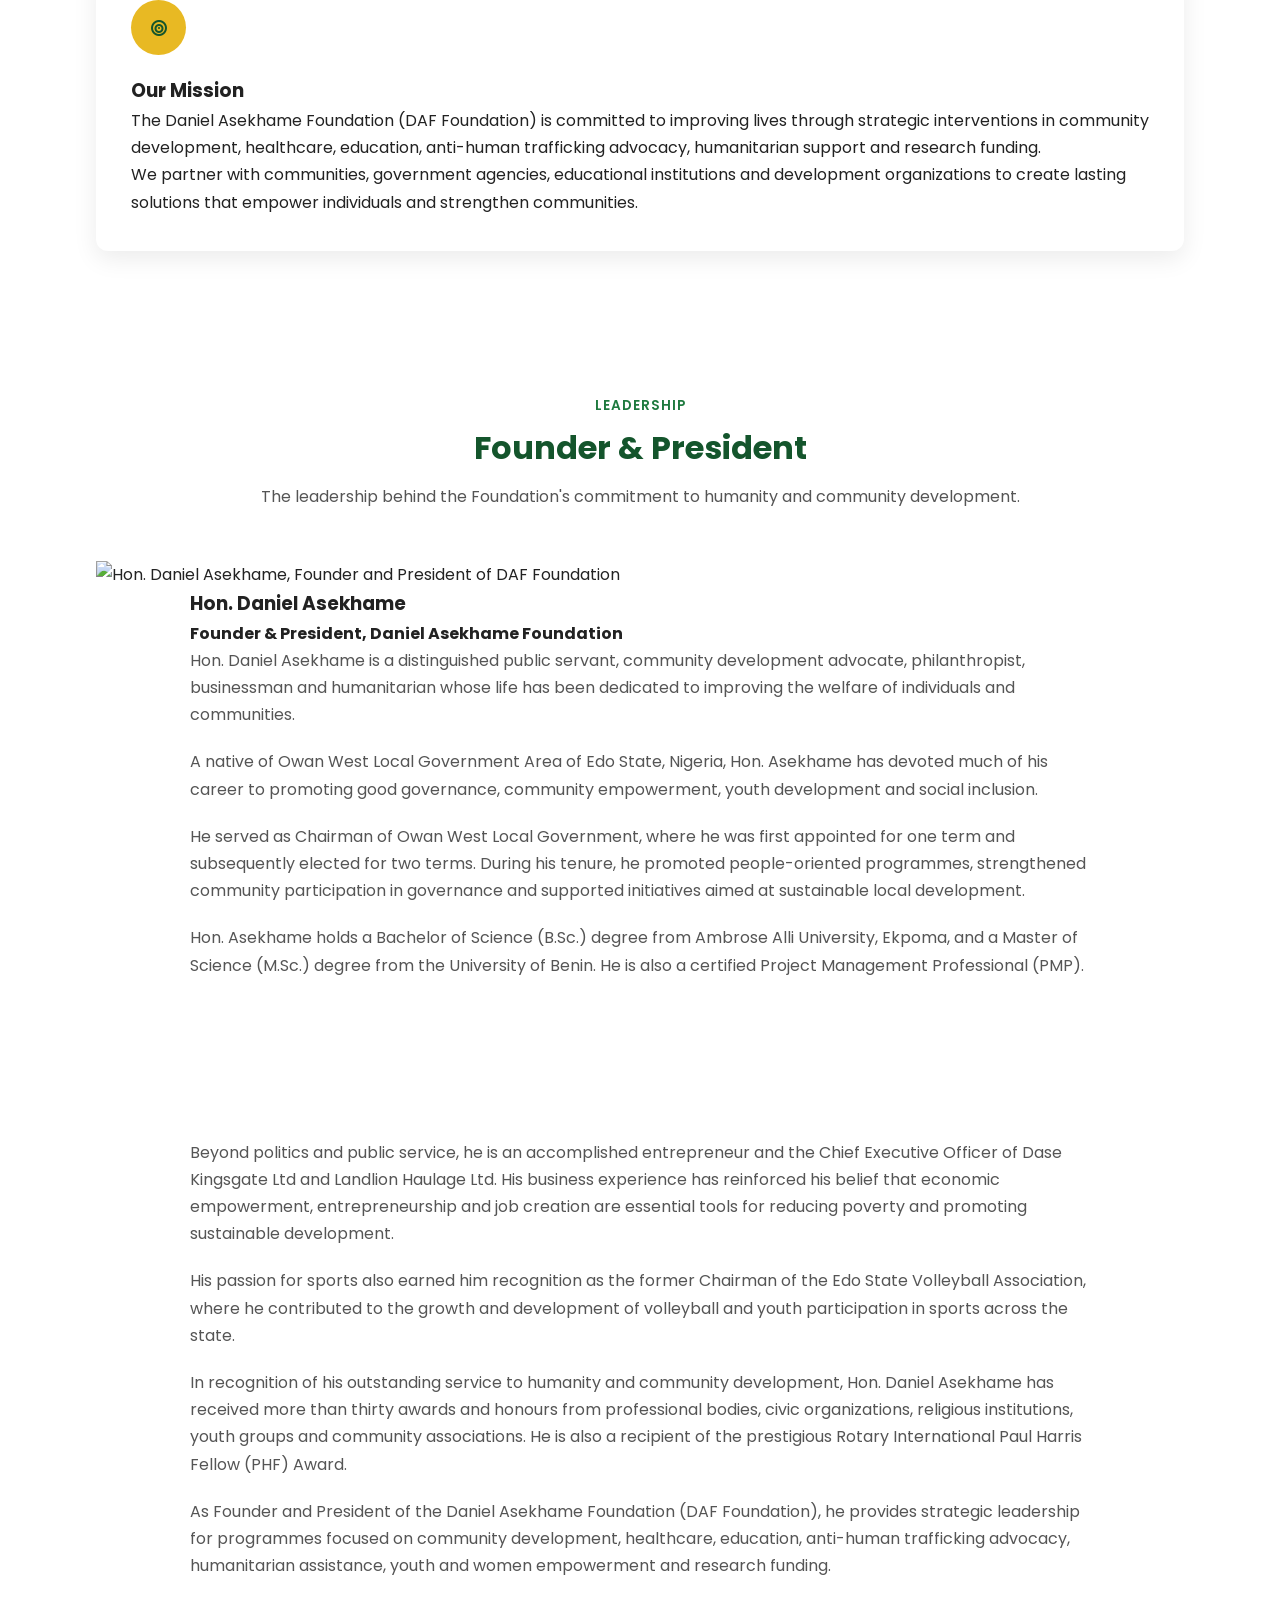
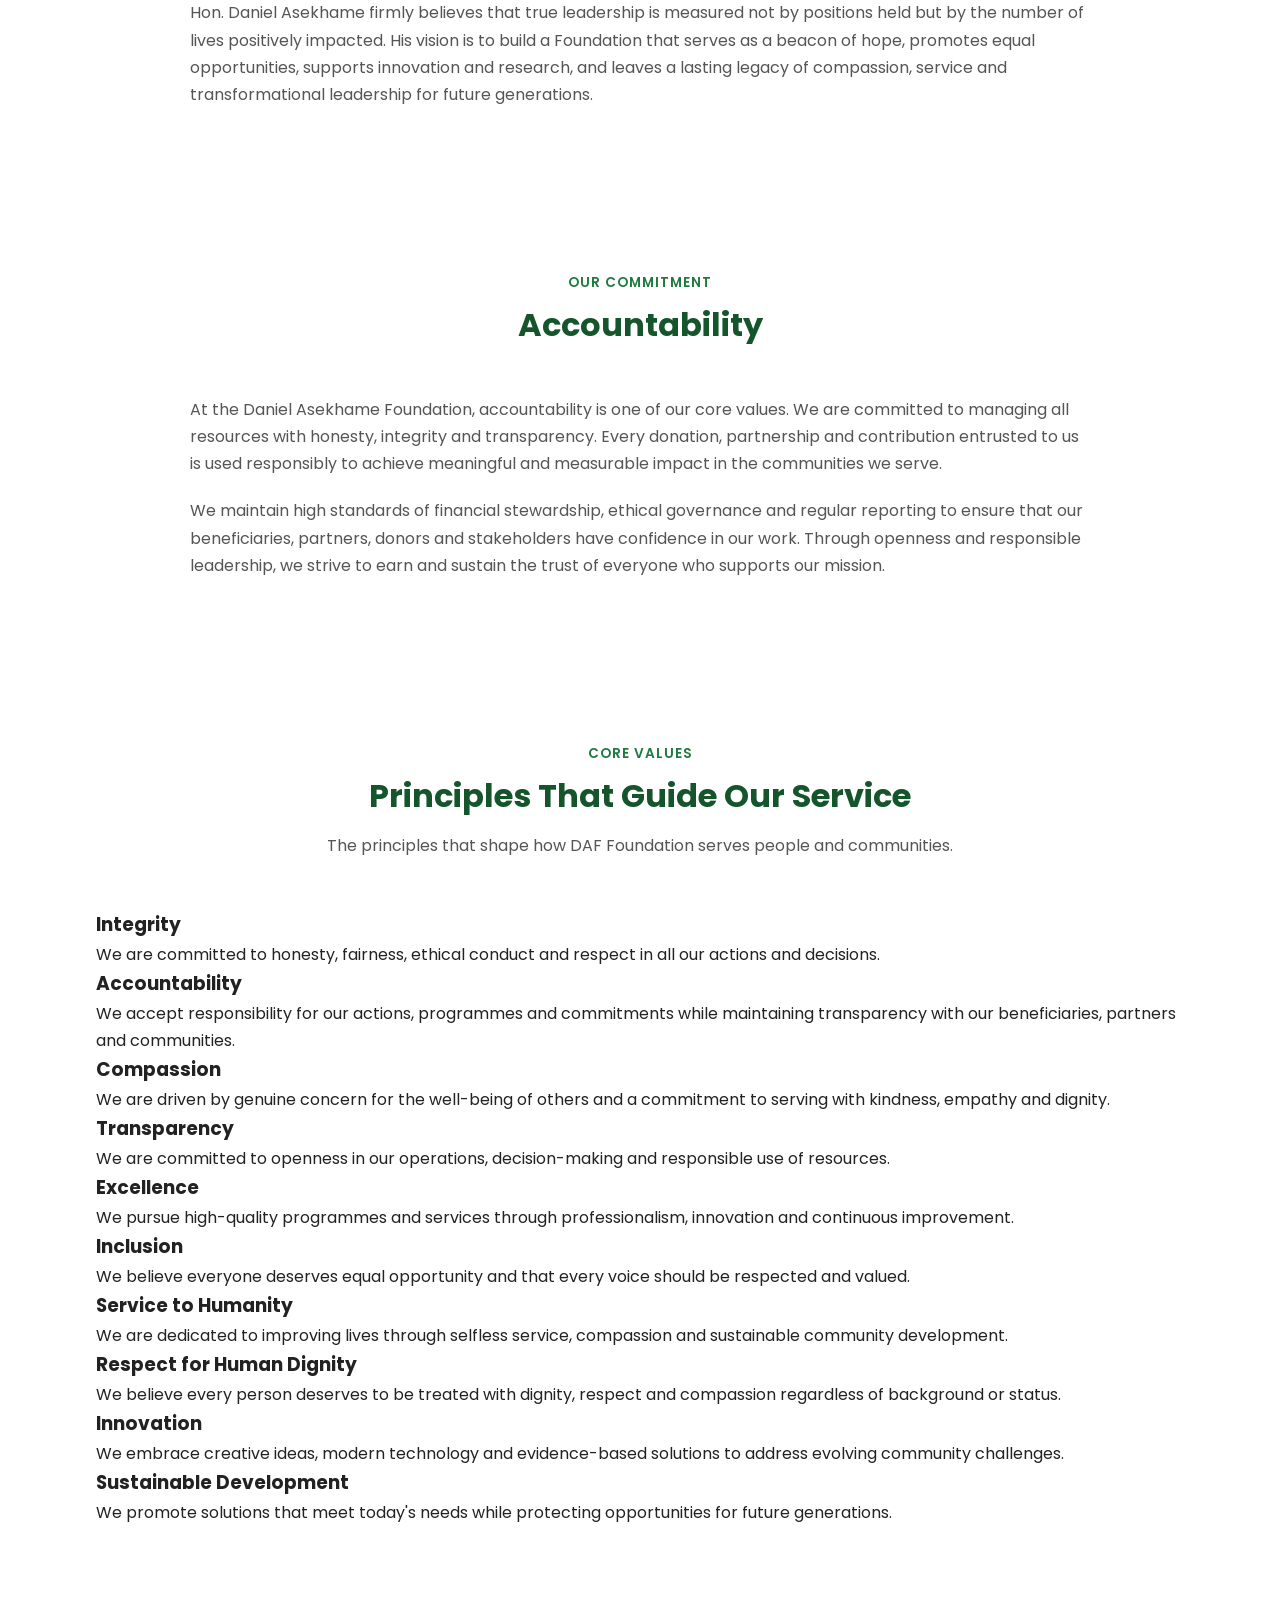
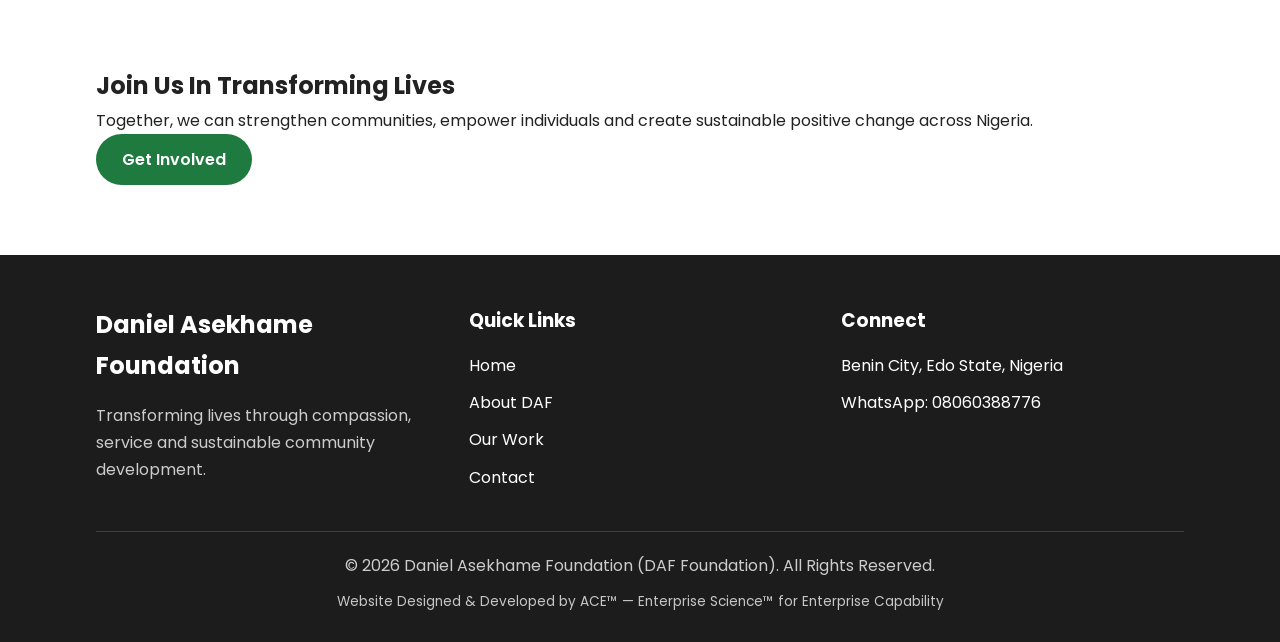
==== commit a5ce679b: "Revise meta tags and content in about.html Updated meta tags and content for improved SEO and clarit" ====
--- a/about.html
+++ b/about.html
@@ -1,177 +1,245 @@
 <!DOCTYPE html>
+
 <html lang="en">
 
 <head>
 
-    <meta charset="UTF-8">
-    <meta name="viewport" content="width=device-width, initial-scale=1.0">
-
-    <title>About | Daniel Asekhame Foundation (DAF Foundation)</title>
-
-    <meta name="description"
-        content="Discover the Daniel Asekhame Foundation, its mission, vision, values and the leadership of Hon. Daniel Asekhame.">
-
-    <meta name="keywords"
-        content="Daniel Asekhame Foundation, DAF Foundation, Hon. Daniel Asekhame, Founder, President, Nigeria">
-
-    <link rel="preconnect" href="https://fonts.googleapis.com">
-    <link rel="preconnect" href="https://fonts.gstatic.com" crossorigin>
-
-    <link href="https://fonts.googleapis.com/css2?family=Poppins:wght@300;400;500;600;700;800&display=swap"
-        rel="stylesheet">
-
-    <link rel="stylesheet"
-        href="https://cdnjs.cloudflare.com/ajax/libs/font-awesome/6.6.0/css/all.min.css">
-
-    <link rel="stylesheet" href="style.css">
+<meta charset="UTF-8">
+
+<meta name="viewport"
+    content="width=device-width, initial-scale=1.0">
+
+<title>
+    About DAF Foundation | Daniel Asekhame Foundation
+</title>
+
+<meta name="description"
+    content="Learn about the Daniel Asekhame Foundation, its vision, mission, leadership, values and commitment to sustainable community development across Nigeria.">
+
+<meta name="keywords"
+    content="Daniel Asekhame Foundation, DAF Foundation, Hon. Daniel Asekhame, community development, Nigeria">
+
+<meta name="author"
+    content="Daniel Asekhame Foundation">
+
+<link rel="preconnect"
+    href="https://fonts.googleapis.com">
+
+<link rel="preconnect"
+    href="https://fonts.gstatic.com"
+    crossorigin>
+
+<link href="https://fonts.googleapis.com/css2?family=Poppins:wght@300;400;500;600;700;800&display=swap"
+    rel="stylesheet">
+
+<link rel="stylesheet"
+    href="https://cdnjs.cloudflare.com/ajax/libs/font-awesome/6.6.0/css/all.min.css">
+
+<link rel="stylesheet"
+    href="style.css">
 
 </head>
 
 <body>
 
-<!-- =========================================================
+<!-- =========================
      HEADER
-========================================================= -->
+========================= -->
 
 <header class="header">
 
-    <div class="container">
-
-        <a href="index.html" class="logo">
-
-            <img src="images/daf-logo.png"
-                 alt="Daniel Asekhame Foundation Logo">
-
-            <div class="logo-text">
-
-                <h1>DAF Foundation</h1>
-
-                <span>Transforming Lives</span>
-
-            </div>
-
-        </a>
-
-        <nav class="desktop-nav" aria-label="Main Navigation">
-
-            <ul>
-
-                <li>
-                    <a href="index.html">Home</a>
-                </li>
-
-                <li>
-                    <a href="about.html" class="active">About DAF</a>
-                </li>
-
-                <li>
-                    <a href="programmes.html">Our Work</a>
-                </li>
-
-                <li>
-                    <a href="index.html#contact">Contact</a>
-                </li>
-
-            </ul>
-
-        </nav>
-
-        <div class="header-actions">
-
-            <a href="https://wa.me/2348060388776"
-               class="header-whatsapp"
-               target="_blank"
-               rel="noopener">
-
-                Support DAF
-
-            </a>
-
-            <button class="menu-toggle"
-                    id="menu-toggle"
-                    aria-label="Open navigation"
-                    aria-expanded="false">
-
-                <span></span>
-                <span></span>
-                <span></span>
-
-            </button>
+<div class="container">
+
+    <a href="index.html"
+       class="logo"
+       aria-label="DAF Foundation Home">
+
+        <img src="images/daf-logo.png"
+             alt="Daniel Asekhame Foundation Logo">
+
+        <div class="logo-text">
+
+            <h1>DAF Foundation</h1>
+
+            <span>Transforming Lives</span>
 
         </div>
 
-    </div>
+    </a>
+
+
+    <nav class="desktop-nav"
+         aria-label="Primary Navigation">
+
+        <ul>
+
+            <li>
+                <a href="index.html">
+                    Home
+                </a>
+            </li>
+
+            <li>
+                <a href="about.html"
+                   class="active">
+                    About DAF
+                </a>
+            </li>
+
+            <li>
+                <a href="programmes.html">
+                    Our Work
+                </a>
+            </li>
+
+            <li>
+                <a href="index.html#contact">
+                    Contact
+                </a>
+            </li>
+
+        </ul>
+
+    </nav>
+
+
+    <div class="header-actions">
+
+        <a href="https://wa.me/2348060388776"
+           class="header-whatsapp"
+           target="_blank"
+           rel="noopener">
+
+            WhatsApp
+
+        </a>
+
+
+        <button class="menu-toggle"
+                id="menu-toggle"
+                type="button"
+                aria-label="Open navigation menu"
+                aria-expanded="false"
+                aria-controls="mobile-menu">
+
+            <span></span>
+            <span></span>
+            <span></span>
+
+        </button>
+
+    </div>
+
+</div>
 
 </header>
 
-
-<!-- =========================================================
+<!-- =========================
      MOBILE MENU
-========================================================= -->
-
-<div class="menu-overlay" id="menu-overlay"></div>
-
-<aside class="mobile-menu" id="mobile-menu" aria-label="Mobile Navigation">
-
-    <div class="mobile-menu-header">
-
-        <h2>DAF Foundation</h2>
-
-        <button class="close-menu"
-                id="close-menu"
-                aria-label="Close navigation">
-
-            &times;
-
-        </button>
-
-    </div>
+========================= -->
+
+<div class="menu-overlay"
+     id="menu-overlay"
+     aria-hidden="true">
+</div>
+
+<aside class="mobile-menu"
+       id="mobile-menu"
+       aria-hidden="true">
+
+<div class="mobile-menu-header">
+
+    <h2>
+        Navigation
+    </h2>
+
+    <button class="close-menu"
+            id="close-menu"
+            type="button"
+            aria-label="Close navigation menu">
+
+        &times;
+
+    </button>
+
+</div>
+
+
+<nav aria-label="Mobile Navigation">
 
 
     <div class="menu-section">
 
-        <h3>HOME</h3>
-
-        <a href="index.html">Home</a>
+        <h3>
+            HOME
+        </h3>
+
+        <a href="index.html">
+            Home
+        </a>
 
     </div>
 
 
     <div class="menu-section">
 
-        <h3>ABOUT DAF</h3>
-
-        <a href="about.html">About the Foundation</a>
-
-        <a href="#vision">Vision & Mission</a>
-
-        <a href="#founder">Founder & President</a>
-
-        <a href="#values">Core Values</a>
+        <h3>
+            ABOUT DAF
+        </h3>
+
+        <a href="about.html">
+            About the Foundation
+        </a>
+
+        <a href="#vision">
+            Vision &amp; Mission
+        </a>
+
+        <a href="#founder">
+            Founder &amp; President
+        </a>
+
+        <a href="#values">
+            Core Values
+        </a>
 
     </div>
 
 
     <div class="menu-section">
 
-        <h3>OUR WORK</h3>
-
-        <a href="programmes.html">Programmes</a>
-
-        <a href="programmes.html#focus">Areas of Focus</a>
-
-        <a href="programmes.html#impact">Impact</a>
+        <h3>
+            OUR WORK
+        </h3>
+
+        <a href="programmes.html">
+            Programmes
+        </a>
+
+        <a href="programmes.html#focus">
+            Areas of Focus
+        </a>
+
+        <a href="programmes.html#impact">
+            Impact
+        </a>
 
     </div>
 
 
     <div class="menu-section">
 
-        <h3>GET INVOLVED</h3>
-
-        <a href="programmes.html#volunteer">Volunteer</a>
-
-        <a href="programmes.html#partner">Partner With Us</a>
+        <h3>
+            GET INVOLVED
+        </h3>
+
+        <a href="programmes.html#volunteer">
+            Volunteer
+        </a>
+
+        <a href="programmes.html#partner">
+            Partner With Us
+        </a>
 
         <a href="https://wa.me/2348060388776"
            target="_blank"
@@ -186,9 +254,13 @@
 
     <div class="menu-section">
 
-        <h3>CONNECT</h3>
-
-        <a href="index.html#contact">Contact</a>
+        <h3>
+            CONNECT
+        </h3>
+
+        <a href="index.html#contact">
+            Contact
+        </a>
 
         <a href="https://wa.me/2348060388776"
            target="_blank"
@@ -200,575 +272,583 @@
 
     </div>
 
+
+</nav>
+
 </aside>
 
-
 <main>
 
-
-<!-- =========================================================
-     WELCOME / PAGE INTRO
-========================================================= -->
+<!-- =========================
+     PAGE INTRODUCTION
+========================= -->
 
 <section class="page-banner">
 
-    <div class="container">
-
-        <span class="hero-tag">
-            THE FOUNDATION
+<div class="container">
+
+    <span class="hero-tag">
+        About DAF Foundation
+    </span>
+
+    <h2>
+        Building Hope. Empowering People. Strengthening Communities.
+    </h2>
+
+    <p>
+        Discover the people, principles and purpose behind the Daniel Asekhame Foundation.
+    </p>
+
+</div>
+
+</section>
+
+<!-- =========================
+     ABOUT THE FOUNDATION
+========================= -->
+
+<section class="about-section">
+
+<div class="container">
+
+    <div class="section-heading">
+
+        <span>
+            About Us
         </span>
 
         <h2>
-            About Daniel Asekhame Foundation
+            Daniel Asekhame Foundation
         </h2>
 
         <p>
-            Building hope, empowering people and strengthening communities.
-        </p>
-
-    </div>
+            Transforming lives through compassion, service and sustainable community development.
+        </p>
+
+    </div>
+
+
+    <div class="about-content">
+
+        <p>
+            Daniel Asekhame Foundation (DAF Foundation) is a non-profit, humanitarian and community development organization dedicated to transforming lives across Nigeria through impactful social interventions.
+        </p>
+
+        <p>
+            The Foundation believes that sustainable development begins with empowered people. Our programmes focus on providing hope, opportunities, education, healthcare and protection to vulnerable individuals while promoting inclusive growth within communities.
+        </p>
+
+        <p>
+            We work with community leaders, educational institutions, healthcare providers, government agencies, development partners, volunteers and private organizations to deliver measurable and sustainable impact.
+        </p>
+
+        <p>
+            Our approach combines compassion, professionalism, accountability, transparency and innovation to ensure that every intervention produces meaningful and lasting change.
+        </p>
+
+    </div>
+
+</div>
 
 </section>
 
-
-<!-- =========================================================
-     FOUNDATION INTRODUCTION
-========================================================= -->
-
-<section class="about-section">
-
-    <div class="container">
-
-        <div class="section-heading">
-
-            <span>About DAF</span>
+<!-- =========================
+     VISION & MISSION
+========================= -->
+
+<section class="vision-mission-page"
+         id="vision">
+
+<div class="container">
+
+    <div class="section-heading">
+
+        <span>
+            Our Foundation
+        </span>
+
+        <h2>
+            Vision &amp; Mission
+        </h2>
+
+    </div>
+
+
+    <div class="vision-mission-grid">
+
+
+        <article class="vision-card">
+
+            <div class="section-icon">
+
+                <i class="fas fa-eye"
+                   aria-hidden="true">
+                </i>
+
+            </div>
+
+            <h3>
+                Our Vision
+            </h3>
+
+            <p>
+                To build a society where every individual, regardless of background, has access to quality education, healthcare, economic opportunities and protection from exploitation, while promoting sustainable community development and supporting research that transforms lives.
+            </p>
+
+        </article>
+
+
+        <article class="mission-card">
+
+            <div class="section-icon">
+
+                <i class="fas fa-bullseye"
+                   aria-hidden="true">
+                </i>
+
+            </div>
+
+            <h3>
+                Our Mission
+            </h3>
+
+            <p>
+                The Daniel Asekhame Foundation (DAF Foundation) is committed to improving lives through strategic interventions in community development, healthcare, education, anti-human trafficking advocacy, humanitarian support and research funding.
+            </p>
+
+            <p>
+                We partner with communities, government agencies, educational institutions and development organizations to create lasting solutions that empower individuals and strengthen communities.
+            </p>
+
+        </article>
+
+
+    </div>
+
+</div>
+
+</section>
+
+<!-- =========================
+     FOUNDER & PRESIDENT
+========================= -->
+
+<section class="founder-section"
+         id="founder">
+
+<div class="container">
+
+    <div class="section-heading">
+
+        <span>
+            Leadership
+        </span>
+
+        <h2>
+            Founder &amp; President
+        </h2>
+
+        <p>
+            The leadership behind the Foundation's commitment to humanity and community development.
+        </p>
+
+    </div>
+
+
+    <div class="founder-content">
+
+
+        <div class="founder-image">
+
+            <img src="images/founder.jpg"
+                 alt="Hon. Daniel Asekhame, Founder and President of DAF Foundation"
+                 loading="lazy">
+
+        </div>
+
+
+        <div class="founder-biography">
+
+            <h3>
+                Hon. Daniel Asekhame
+            </h3>
+
+            <h4>
+                Founder &amp; President, Daniel Asekhame Foundation
+            </h4>
+
+
+            <p>
+                Hon. Daniel Asekhame is a distinguished public servant, community development advocate, philanthropist, businessman and humanitarian whose life has been dedicated to improving the welfare of individuals and communities.
+            </p>
+
+            <p>
+                A native of Owan West Local Government Area of Edo State, Nigeria, Hon. Asekhame has devoted much of his career to promoting good governance, community empowerment, youth development and social inclusion.
+            </p>
+
+            <p>
+                He served as Chairman of Owan West Local Government, where he was first appointed for one term and subsequently elected for two terms. During his tenure, he promoted people-oriented programmes, strengthened community participation in governance and supported initiatives aimed at sustainable local development.
+            </p>
+
+            <p>
+                Hon. Asekhame holds a Bachelor of Science (B.Sc.) degree from Ambrose Alli University, Ekpoma, and a Master of Science (M.Sc.) degree from the University of Benin. He is also a certified Project Management Professional (PMP).
+            </p>
+
+        </div>
+
+    </div>
+
+</div>
+
+</section>
+
+<!-- =========================
+     FOUNDER CONTINUATION
+========================= -->
+
+<section class="founder-continuation">
+
+<div class="container">
+
+    <div class="founder-biography">
+
+        <p>
+            Beyond politics and public service, he is an accomplished entrepreneur and the Chief Executive Officer of Dase Kingsgate Ltd and Landlion Haulage Ltd. His business experience has reinforced his belief that economic empowerment, entrepreneurship and job creation are essential tools for reducing poverty and promoting sustainable development.
+        </p>
+
+        <p>
+            His passion for sports also earned him recognition as the former Chairman of the Edo State Volleyball Association, where he contributed to the growth and development of volleyball and youth participation in sports across the state.
+        </p>
+
+        <p>
+            In recognition of his outstanding service to humanity and community development, Hon. Daniel Asekhame has received more than thirty awards and honours from professional bodies, civic organizations, religious institutions, youth groups and community associations. He is also a recipient of the prestigious Rotary International Paul Harris Fellow (PHF) Award.
+        </p>
+
+        <p>
+            As Founder and President of the Daniel Asekhame Foundation (DAF Foundation), he provides strategic leadership for programmes focused on community development, healthcare, education, anti-human trafficking advocacy, humanitarian assistance, youth and women empowerment and research funding.
+        </p>
+
+        <p>
+            Hon. Daniel Asekhame firmly believes that true leadership is measured not by positions held but by the number of lives positively impacted. His vision is to build a Foundation that serves as a beacon of hope, promotes equal opportunities, supports innovation and research, and leaves a lasting legacy of compassion, service and transformational leadership for future generations.
+        </p>
+
+    </div>
+
+</div>
+
+</section>
+
+<!-- =========================
+     ACCOUNTABILITY
+========================= -->
+
+<section class="accountability-section">
+
+<div class="container">
+
+    <div class="section-heading">
+
+        <span>
+            Our Commitment
+        </span>
+
+        <h2>
+            Accountability
+        </h2>
+
+    </div>
+
+
+    <div class="commitment-content">
+
+        <p>
+            At the Daniel Asekhame Foundation, accountability is one of our core values. We are committed to managing all resources with honesty, integrity and transparency. Every donation, partnership and contribution entrusted to us is used responsibly to achieve meaningful and measurable impact in the communities we serve.
+        </p>
+
+        <p>
+            We maintain high standards of financial stewardship, ethical governance and regular reporting to ensure that our beneficiaries, partners, donors and stakeholders have confidence in our work. Through openness and responsible leadership, we strive to earn and sustain the trust of everyone who supports our mission.
+        </p>
+
+    </div>
+
+</div>
+
+</section>
+
+<!-- =========================
+     CORE VALUES
+========================= -->
+
+<section class="values-summary"
+         id="values">
+
+<div class="container">
+
+    <div class="section-heading">
+
+        <span>
+            Core Values
+        </span>
+
+        <h2>
+            Principles That Guide Our Service
+        </h2>
+
+        <p>
+            The principles that shape how DAF Foundation serves people and communities.
+        </p>
+
+    </div>
+
+
+    <div class="values-list">
+
+
+        <article class="value-item">
+
+            <h3>
+                Integrity
+            </h3>
+
+            <p>
+                We are committed to honesty, fairness, ethical conduct and respect in all our actions and decisions.
+            </p>
+
+        </article>
+
+
+        <article class="value-item">
+
+            <h3>
+                Accountability
+            </h3>
+
+            <p>
+                We accept responsibility for our actions, programmes and commitments while maintaining transparency with our beneficiaries, partners and communities.
+            </p>
+
+        </article>
+
+
+        <article class="value-item">
+
+            <h3>
+                Compassion
+            </h3>
+
+            <p>
+                We are driven by genuine concern for the well-being of others and a commitment to serving with kindness, empathy and dignity.
+            </p>
+
+        </article>
+
+
+        <article class="value-item">
+
+            <h3>
+                Transparency
+            </h3>
+
+            <p>
+                We are committed to openness in our operations, decision-making and responsible use of resources.
+            </p>
+
+        </article>
+
+
+        <article class="value-item">
+
+            <h3>
+                Excellence
+            </h3>
+
+            <p>
+                We pursue high-quality programmes and services through professionalism, innovation and continuous improvement.
+            </p>
+
+        </article>
+
+
+        <article class="value-item">
+
+            <h3>
+                Inclusion
+            </h3>
+
+            <p>
+                We believe everyone deserves equal opportunity and that every voice should be respected and valued.
+            </p>
+
+        </article>
+
+
+        <article class="value-item">
+
+            <h3>
+                Service to Humanity
+            </h3>
+
+            <p>
+                We are dedicated to improving lives through selfless service, compassion and sustainable community development.
+            </p>
+
+        </article>
+
+
+        <article class="value-item">
+
+            <h3>
+                Respect for Human Dignity
+            </h3>
+
+            <p>
+                We believe every person deserves to be treated with dignity, respect and compassion regardless of background or status.
+            </p>
+
+        </article>
+
+
+        <article class="value-item">
+
+            <h3>
+                Innovation
+            </h3>
+
+            <p>
+                We embrace creative ideas, modern technology and evidence-based solutions to address evolving community challenges.
+            </p>
+
+        </article>
+
+
+        <article class="value-item">
+
+            <h3>
+                Sustainable Development
+            </h3>
+
+            <p>
+                We promote solutions that meet today's needs while protecting opportunities for future generations.
+            </p>
+
+        </article>
+
+
+    </div>
+
+</div>
+
+</section>
+
+<!-- =========================
+     CALL TO ACTION
+========================= -->
+
+<section class="call-to-action">
+
+<div class="container">
+
+    <div class="cta-content">
+
+        <h2>
+            Join Us In Transforming Lives
+        </h2>
+
+        <p>
+            Together, we can strengthen communities, empower individuals and create sustainable positive change across Nigeria.
+        </p>
+
+        <a href="https://wa.me/2348060388776"
+           class="btn btn-primary"
+           target="_blank"
+           rel="noopener">
+
+            Get Involved
+
+        </a>
+
+    </div>
+
+</div>
+
+</section>
+
+</main>
+
+<!-- =========================
+     FOOTER
+========================= -->
+
+<footer class="footer">
+
+<div class="container">
+
+    <div class="footer-grid">
+
+
+        <div class="footer-brand">
 
             <h2>
-                A Foundation Built Around Service
+                Daniel Asekhame Foundation
             </h2>
 
             <p>
-                The Daniel Asekhame Foundation is committed to creating
-                meaningful and sustainable impact across Nigeria.
+                Transforming lives through compassion, service and sustainable community development.
             </p>
 
         </div>
 
 
-        <div class="about-content">
-
-            <p>
-                Daniel Asekhame Foundation (DAF Foundation) is a non-profit,
-                humanitarian and community development organization dedicated
-                to transforming lives across Nigeria through impactful social
-                interventions.
-            </p>
-
-            <p>
-                The Foundation believes that sustainable development begins
-                with empowered people. Our programmes focus on education,
-                healthcare, humanitarian support, community development,
-                protection from exploitation and research that can improve
-                lives.
-            </p>
-
-            <p>
-                We work with communities, institutions, government agencies,
-                development partners, volunteers and private organizations
-                to create solutions that produce meaningful and lasting
-                change.
-            </p>
+        <div class="footer-links">
+
+            <h3>
+                Quick Links
+            </h3>
+
+            <ul>
+
+                <li>
+                    <a href="index.html">
+                        Home
+                    </a>
+                </li>
+
+                <li>
+                    <a href="about.html">
+                        About DAF
+                    </a>
+                </li>
+
+                <li>
+                    <a href="programmes.html">
+                        Our Work
+                    </a>
+                </li>
+
+                <li>
+                    <a href="index.html#contact">
+                        Contact
+                    </a>
+                </li>
+
+            </ul>
 
         </div>
 
-    </div>
-
-</section>
-
-
-<!-- =========================================================
-     VISION & MISSION
-========================================================= -->
-
-<section class="vision-mission" id="vision">
-
-    <div class="container">
-
-        <div class="section-heading">
-
-            <span>Our Direction</span>
-
-            <h2>
-                Vision & Mission
-            </h2>
-
-        </div>
-
-
-        <div class="vision-mission .container">
-
-
-            <article class="vision-card">
-
-                <div class="section-icon">
-
-                    <i class="fas fa-eye"></i>
-
-                </div>
-
-                <h2>Our Vision</h2>
-
-                <p>
-                    To build a society where every individual, regardless
-                    of background, has access to quality education,
-                    healthcare, economic opportunities and protection from
-                    exploitation, while promoting sustainable community
-                    development and supporting research that transforms
-                    lives.
-                </p>
-
-            </article>
-
-
-            <article class="mission-card">
-
-                <div class="section-icon">
-
-                    <i class="fas fa-bullseye"></i>
-
-                </div>
-
-                <h2>Our Mission</h2>
-
-                <p>
-                    The Daniel Asekhame Foundation is committed to improving
-                    lives through strategic interventions in community
-                    development, healthcare, education, anti-human
-                    trafficking advocacy, humanitarian support and research
-                    funding.
-                </p>
-
-            </article>
-
-
-        </div>
-
-    </div>
-
-</section>
-
-
-<!-- =========================================================
-     FOUNDER / PRESIDENT
-========================================================= -->
-
-<section class="founder-section" id="founder">
-
-    <div class="container">
-
-        <div class="section-heading">
-
-            <span>Leadership</span>
-
-            <h2>
-                Hon. Daniel Asekhame
-            </h2>
-
-            <p>
-                Founder & President, Daniel Asekhame Foundation
-            </p>
-
-        </div>
-
-
-        <div class="about-grid">
-
-            <div class="about-image">
-
-                <img src="images/founder.jpg"
-                     alt="Hon. Daniel Asekhame, Founder and President of the Daniel Asekhame Foundation"
-                     loading="lazy">
-
-            </div>
-
-
-            <div class="founder-biography">
-
-                <h3>
-                    A Life Dedicated to Service
-                </h3>
-
-                <p>
-                    Hon. Daniel Asekhame is a distinguished public servant,
-                    community development advocate, philanthropist,
-                    businessman and humanitarian whose life has been
-                    dedicated to improving the welfare of individuals and
-                    communities.
-                </p>
-
-                <p>
-                    A native of Owan West Local Government Area of Edo State,
-                    Nigeria, he has devoted much of his career to promoting
-                    good governance, community empowerment, youth development
-                    and social inclusion.
-                </p>
-
-                <p>
-                    He served as Chairman of Owan West Local Government,
-                    where he was first appointed for one term and subsequently
-                    elected for two terms. During his tenure, he promoted
-                    people-oriented programmes and strengthened community
-                    participation in governance.
-                </p>
-
-                <p>
-                    Hon. Asekhame holds a Bachelor of Science degree from
-                    Ambrose Alli University, Ekpoma, and a Master of Science
-                    degree from the University of Benin. He is also a
-                    certified Project Management Professional (PMP).
-                </p>
-
-            </div>
-
-        </div>
-
-    </div>
-
-</section>
-
-
-<!-- =========================================================
-     FOUNDER'S CONTINUING STORY
-========================================================= -->
-
-<section class="founder-biography">
-
-    <div class="container">
-
-        <div class="section-heading">
-
-            <span>The Journey Continues</span>
-
-            <h2>
-                Public Service, Enterprise & Humanity
-            </h2>
-
-        </div>
-
-
-        <div class="founder-biography">
-
-            <p>
-                Beyond politics and public service, Hon. Daniel Asekhame is
-                an accomplished entrepreneur and the Chief Executive Officer
-                of Dase Kingsgate Ltd and Landlion Haulage Ltd.
-            </p>
-
-            <p>
-                His business experience has reinforced his belief that
-                economic empowerment, entrepreneurship and job creation are
-                essential tools for reducing poverty and promoting
-                sustainable development.
-            </p>
-
-            <p>
-                His passion for sports also earned him recognition as the
-                former Chairman of the Edo State Volleyball Association,
-                where he contributed to the growth of volleyball and youth
-                participation in sports across the state.
-            </p>
-
-            <p>
-                In recognition of his service to humanity and community
-                development, Hon. Daniel Asekhame has received more than
-                thirty awards and honours from professional bodies, civic
-                organizations, religious institutions, youth groups and
-                community associations.
-            </p>
-
-            <p>
-                He is also a recipient of the prestigious Rotary
-                International Paul Harris Fellow (PHF) Award.
-            </p>
-
-            <p>
-                As Founder and President of the Daniel Asekhame Foundation,
-                he provides strategic leadership for programmes focused on
-                community development, healthcare, education, anti-human
-                trafficking advocacy, humanitarian assistance, youth and
-                women empowerment and research funding.
-            </p>
-
-            <p>
-                Hon. Daniel Asekhame believes that true leadership is
-                measured not by positions held but by the number of lives
-                positively impacted. His vision is to build a Foundation
-                that serves as a beacon of hope and leaves a lasting legacy
-                of compassion, service and transformational leadership.
-            </p>
-
-        </div>
-
-    </div>
-
-</section>
-
-
-<!-- =========================================================
-     ACCOUNTABILITY
-========================================================= -->
-
-<section class="accountability-section">
-
-    <div class="container">
-
-        <div class="section-heading">
-
-            <span>Our Commitment</span>
-
-            <h2>
-                Accountability
-            </h2>
-
-        </div>
-
-
-        <div class="commitment-content">
-
-            <p>
-                At the Daniel Asekhame Foundation, accountability is one of
-                our core values. We are committed to managing all resources
-                with honesty, integrity and transparency.
-            </p>
-
-            <p>
-                Every donation, partnership and contribution entrusted to us
-                is used responsibly to achieve meaningful and measurable
-                impact in the communities we serve.
-            </p>
-
-            <p>
-                Through openness, ethical governance and responsible
-                leadership, we strive to earn and sustain the confidence of
-                beneficiaries, partners, donors and stakeholders.
-            </p>
-
-        </div>
-
-    </div>
-
-</section>
-
-
-<!-- =========================================================
-     CORE VALUES
-========================================================= -->
-
-<section class="core-values" id="values">
-
-    <div class="container">
-
-        <div class="section-heading">
-
-            <span>What Guides Us</span>
-
-            <h2>
-                Our Core Values
-            </h2>
-
-            <p>
-                The principles that guide our decisions, programmes and
-                service to humanity.
-            </p>
-
-        </div>
-
-
-        <div class="values-grid">
-
-
-            <div class="value-card">
-
-                <i class="fas fa-shield-halved"></i>
-
-                <h3>Integrity</h3>
-
-            </div>
-
-
-            <div class="value-card">
-
-                <i class="fas fa-hand-holding-heart"></i>
-
-                <h3>Compassion</h3>
-
-            </div>
-
-
-            <div class="value-card">
-
-                <i class="fas fa-check-double"></i>
-
-                <h3>Accountability</h3>
-
-            </div>
-
-
-            <div class="value-card">
-
-                <i class="fas fa-eye"></i>
-
-                <h3>Transparency</h3>
-
-            </div>
-
-
-            <div class="value-card">
-
-                <i class="fas fa-star"></i>
-
-                <h3>Excellence</h3>
-
-            </div>
-
-
-        </div>
-
-
-        <div class="value-description">
-
-            <h3>
-                Service With Purpose
-            </h3>
-
-            <p>
-                DAF Foundation is guided by integrity, accountability,
-                compassion, transparency, excellence, inclusion, service
-                to humanity, respect for human dignity, innovation and
-                sustainable development.
-            </p>
-
-        </div>
-
-    </div>
-
-</section>
-
-
-<!-- =========================================================
-     CALL TO ACTION
-========================================================= -->
-
-<section class="daf-highlight">
-
-    <div class="container">
-
-        <div class="section-heading">
-
-            <span>Be Part of the Mission</span>
-
-            <h2>
-                Join Us in Transforming Lives
-            </h2>
-
-            <p>
-                Together, we can strengthen communities, empower individuals
-                and create sustainable positive change across Nigeria.
-            </p>
-
-            <br>
-
-            <a href="programmes.html"
-               class="btn btn-primary">
-
-                Explore Our Work
-
-            </a>
-
-            <a href="https://wa.me/2348060388776"
-               class="btn btn-primary"
-               target="_blank"
-               rel="noopener">
-
-                Get Involved
-
-            </a>
-
-        </div>
-
-    </div>
-
-</section>
-
-
-</main>
-
-
-<!-- =========================================================
-     FOOTER
-========================================================= -->
-
-<footer class="footer">
-
-    <div class="container">
-
-        <div class="footer-grid">
-
-
-            <div>
-
-                <h2>
-                    Daniel Asekhame Foundation
-                </h2>
-
-                <p>
-                    Transforming lives through compassion, service and
-                    sustainable community development.
-                </p>
-
-            </div>
-
-
-            <div>
-
-                <h3>
-                    Quick Links
-                </h3>
-
-                <ul class="footer-links">
-
-                    <li>
-                        <a href="index.html">Home</a>
-                    </li>
-
-                    <li>
-                        <a href="about.html">About DAF</a>
-                    </li>
-
-                    <li>
-                        <a href="programmes.html">Our Work</a>
-                    </li>
-
-                    <li>
-                        <a href="index.html#contact">Contact</a>
-                    </li>
-
-                </ul>
-
-            </div>
-
-
-            <div>
-
-                <h3>
-                    Connect
-                </h3>
-
-                <p>
+
+        <div class="footer-links">
+
+            <h3>
+                Connect
+            </h3>
+
+            <ul>
+
+                <li>
                     Benin City, Edo State, Nigeria
-                </p>
-
-                <p>
+                </li>
+
+                <li>
                     <a href="https://wa.me/2348060388776"
                        target="_blank"
                        rel="noopener">
@@ -776,41 +856,40 @@
                         WhatsApp: 08060388776
 
                     </a>
-                </p>
-
-            </div>
-
+                </li>
+
+            </ul>
 
         </div>
 
 
-        <div class="footer-bottom">
-
-            <p>
-                © 2026 Daniel Asekhame Foundation (DAF Foundation).
-                All Rights Reserved.
-            </p>
-
-            <p class="ace-attribution">
-
-                <a href="https://omorishaoba-alt.github.io/ace-website/"
-                   target="_blank"
-                   rel="noopener">
-
-                    Website Designed & Developed by ACE™ —
-                    Enterprise Science™ for Enterprise Capability
-
-                </a>
-
-            </p>
-
-        </div>
-
-    </div>
+    </div>
+
+
+    <div class="footer-bottom">
+
+        <p>
+            © 2026 Daniel Asekhame Foundation (DAF Foundation). All Rights Reserved.
+        </p>
+
+        <p class="ace-attribution">
+
+            <a href="https://omorishaoba-alt.github.io/ace-website/"
+               target="_blank"
+               rel="noopener">
+
+                Website Designed &amp; Developed by ACE™ — Enterprise Science™ for Enterprise Capability
+
+            </a>
+
+        </p>
+
+    </div>
+
+</div>
 
 </footer>
 
-
 <script src="script.js"></script>
 
 </body>
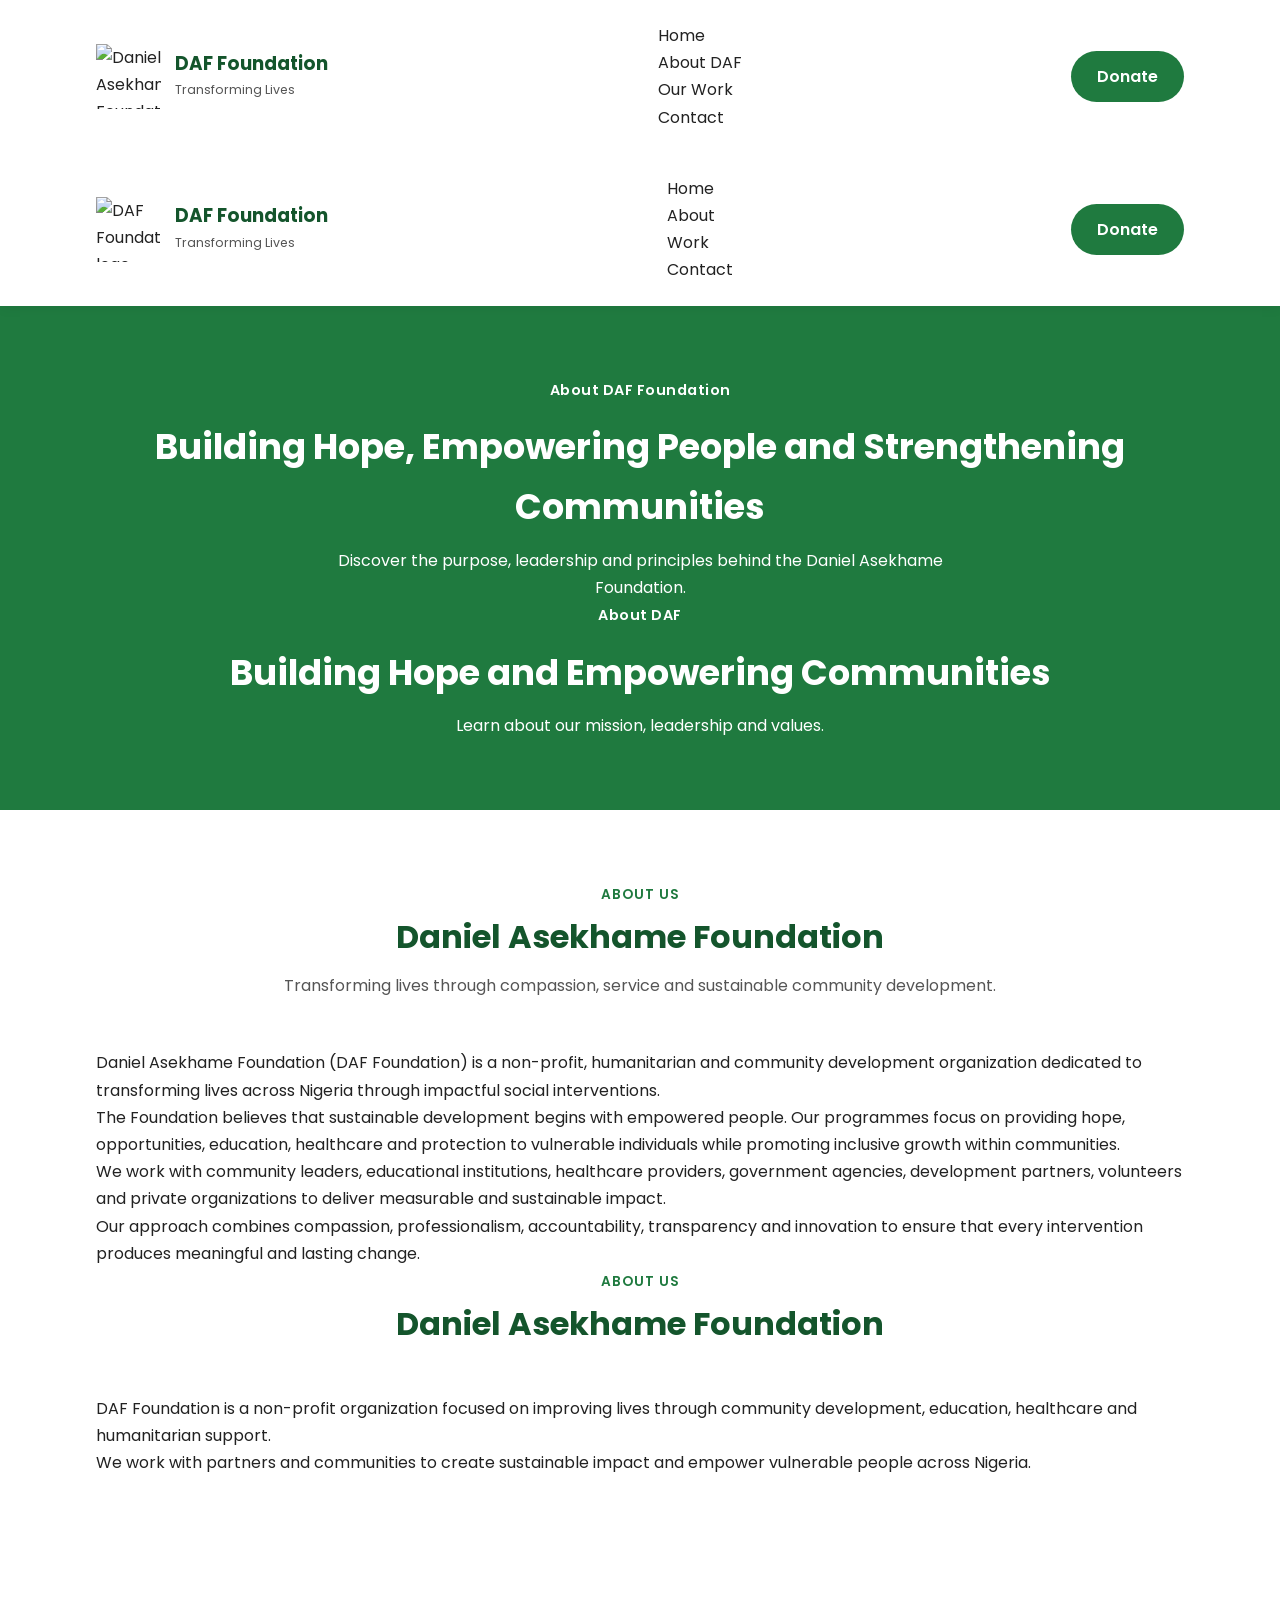
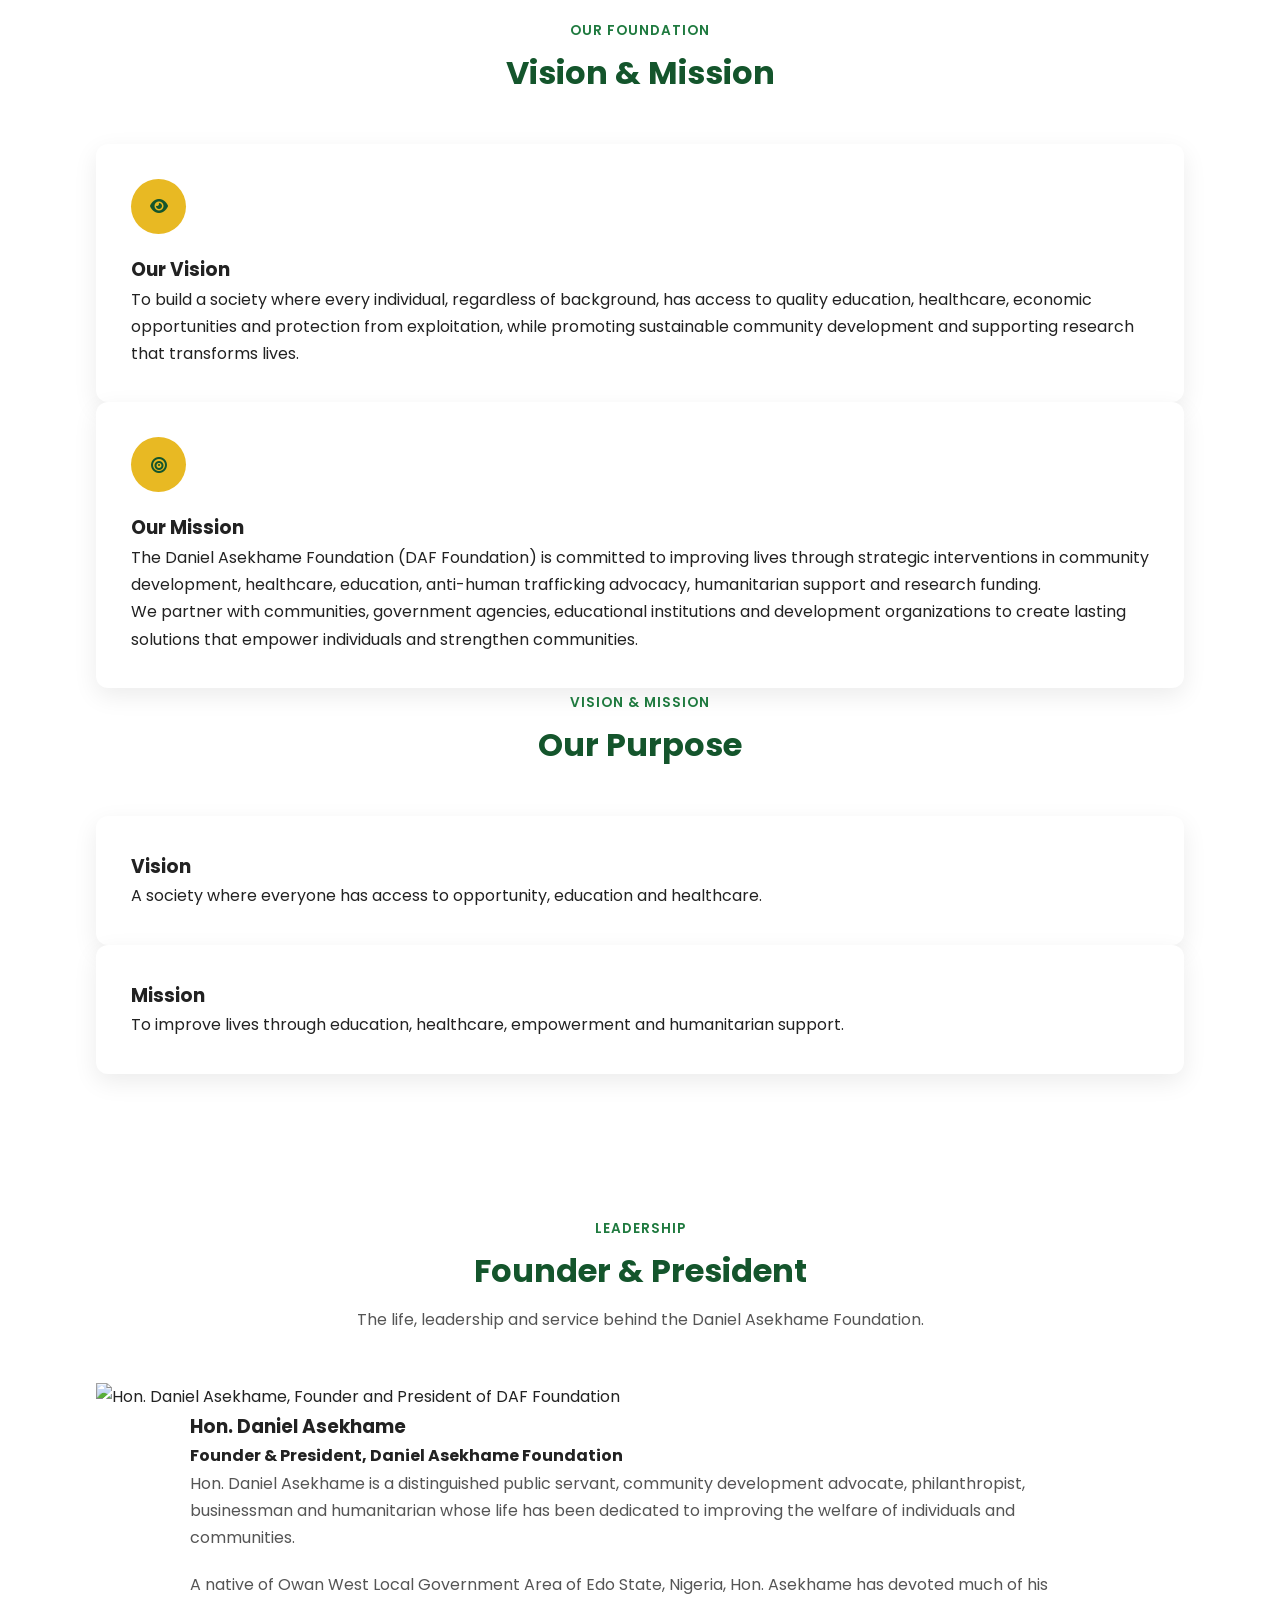
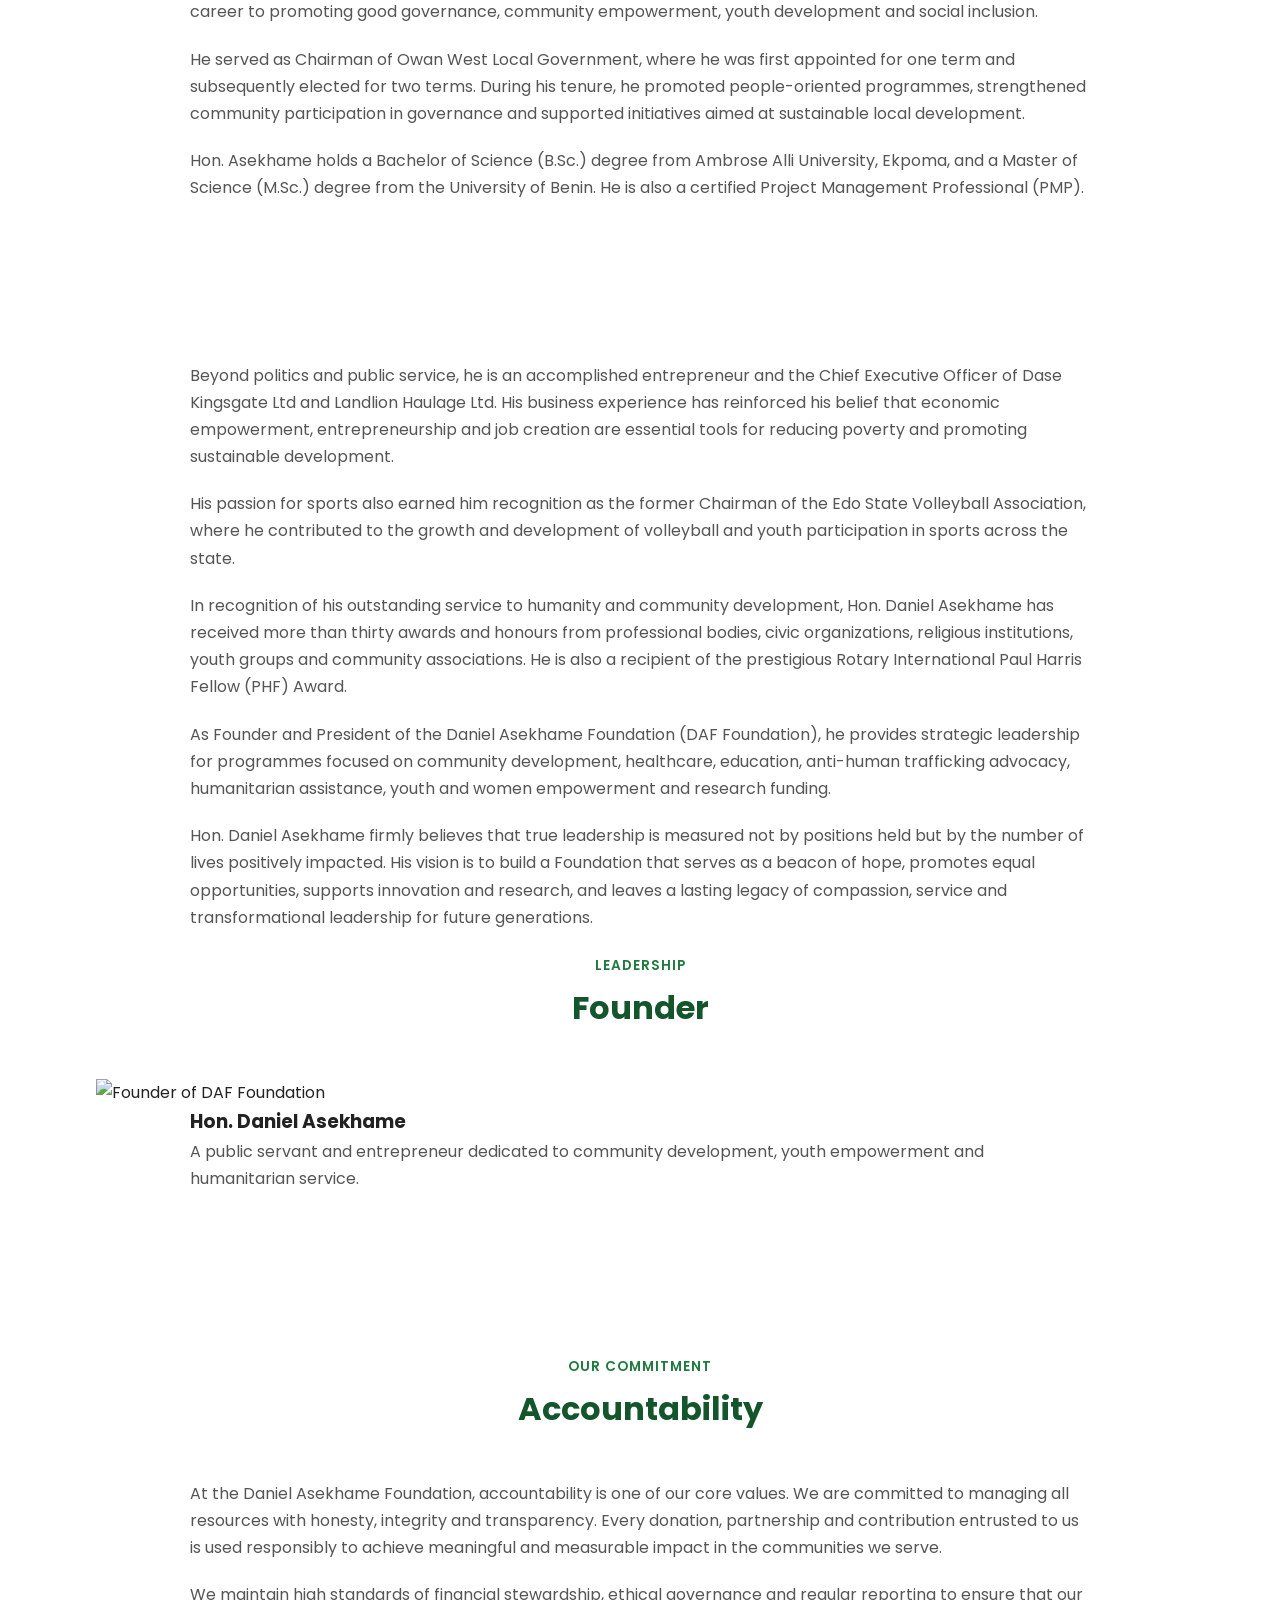
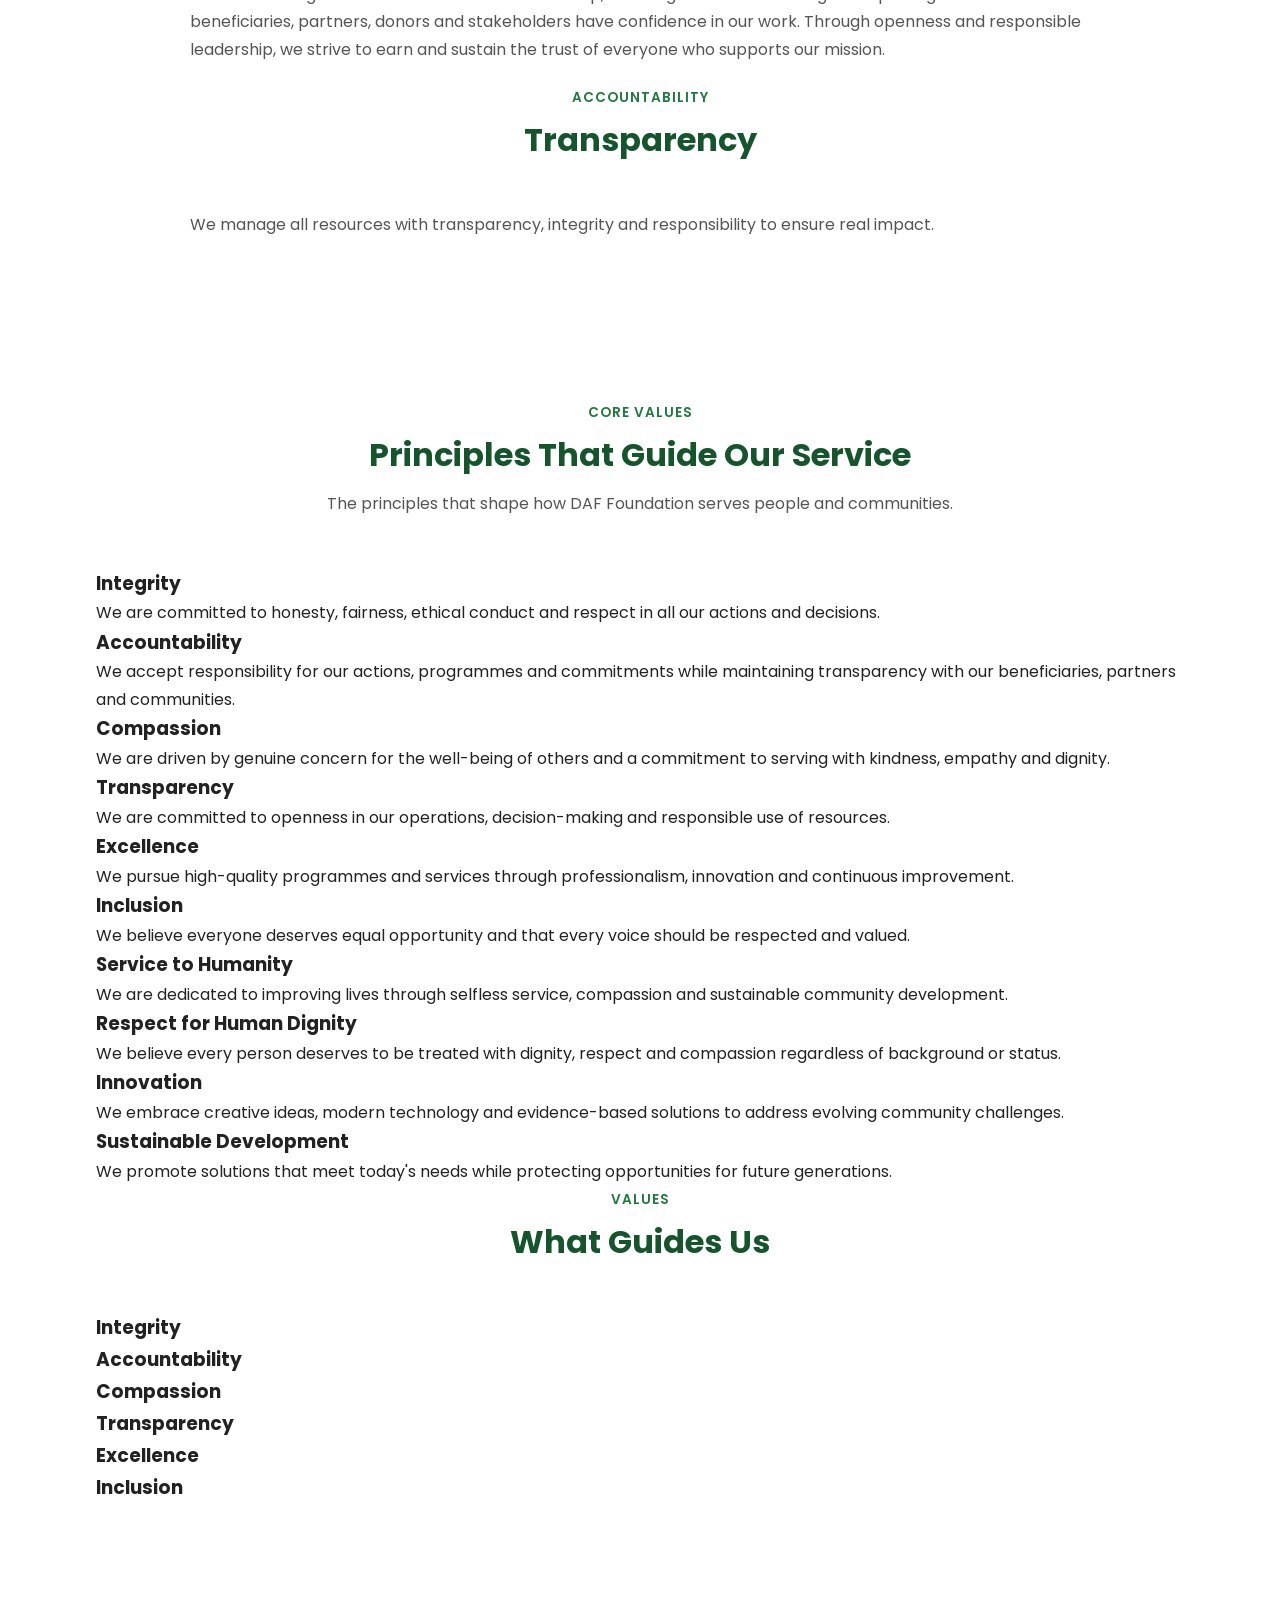
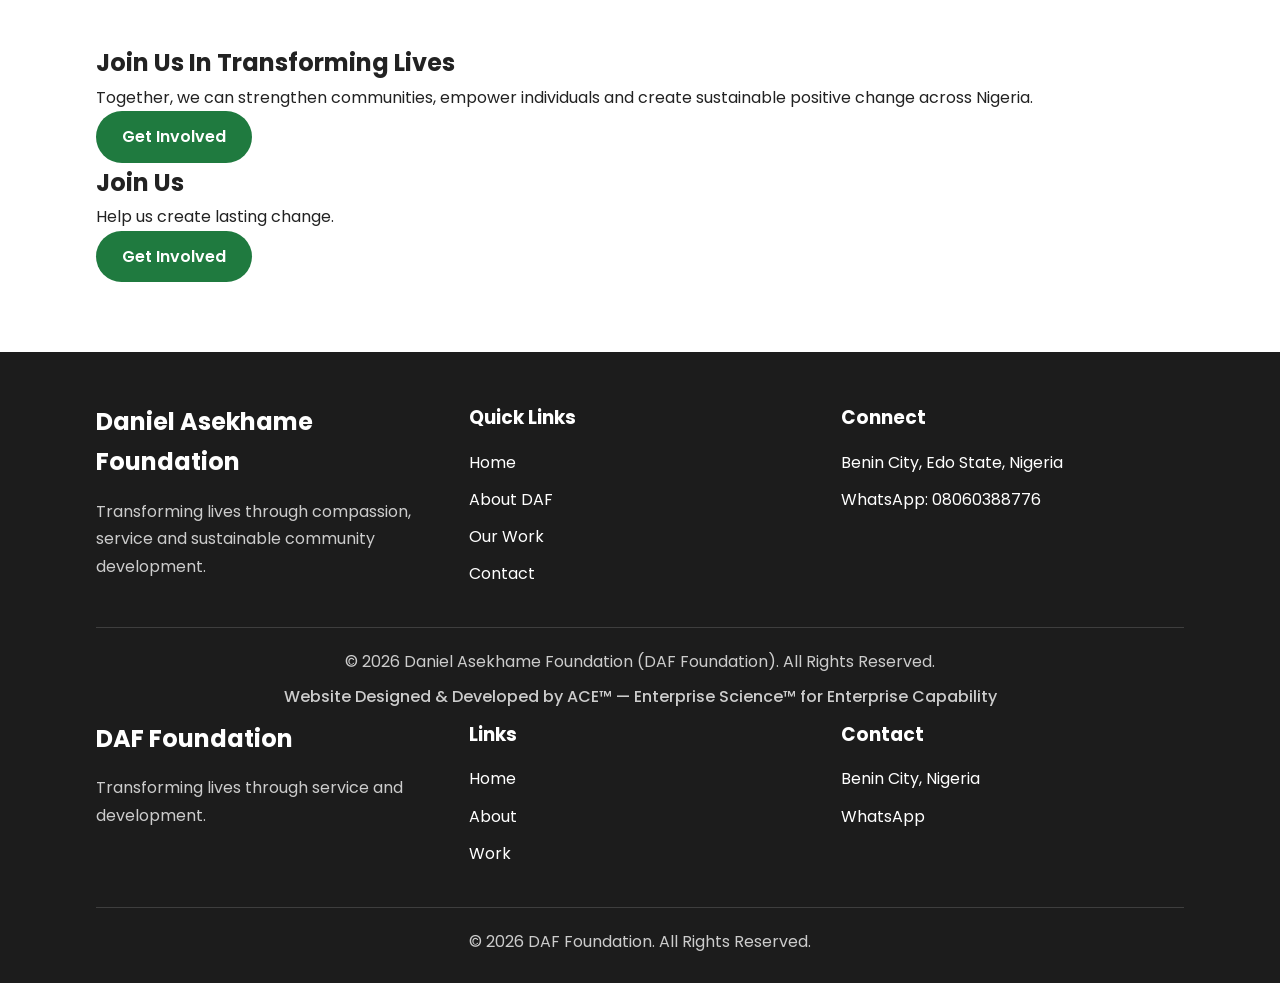
==== commit 14cf85ee: "Enhance about.html with meta tags and structural updates Added meta tags for charset, viewport, desc" ====
--- a/about.html
+++ b/about.html
@@ -22,6 +22,9 @@
 <meta name="author"
     content="Daniel Asekhame Foundation">
 
+<meta name="theme-color"
+    content="#157347">
+
 <link rel="preconnect"
     href="https://fonts.googleapis.com">
 
@@ -38,13 +41,50 @@
 <link rel="stylesheet"
     href="style.css">
 
+<meta charset="UTF-8">
+
+<meta name="viewport"
+    content="width=device-width, initial-scale=1.0">
+
+<title>
+    About DAF Foundation | Daniel Asekhame Foundation
+</title>
+
+<meta name="description"
+    content="Learn about the Daniel Asekhame Foundation, its vision, mission, leadership and commitment to community development across Nigeria.">
+
+<meta name="keywords"
+    content="Daniel Asekhame Foundation, DAF Foundation, community development, Nigeria">
+
+<meta name="author"
+    content="Daniel Asekhame Foundation">
+
+<meta name="theme-color"
+    content="#157347">
+
+<link rel="preconnect"
+    href="https://fonts.googleapis.com">
+
+<link rel="preconnect"
+    href="https://fonts.gstatic.com"
+    crossorigin>
+
+<link href="https://fonts.googleapis.com/css2?family=Poppins:wght@300;400;500;600;700;800&display=swap"
+    rel="stylesheet">
+
+<link rel="stylesheet"
+    href="https://cdnjs.cloudflare.com/ajax/libs/font-awesome/6.6.0/css/all.min.css">
+
+<link rel="stylesheet"
+    href="style.css">
+
 </head>
 
 <body>
 
-<!-- =========================
+<!-- =====================================================
      HEADER
-========================= -->
+===================================================== -->
 
 <header class="header">
 
@@ -55,20 +95,25 @@
        aria-label="DAF Foundation Home">
 
         <img src="images/daf-logo.png"
-             alt="Daniel Asekhame Foundation Logo">
+             alt="Daniel Asekhame Foundation corporate logo">
 
         <div class="logo-text">
 
-            <h1>DAF Foundation</h1>
-
-            <span>Transforming Lives</span>
+            <h1>
+                DAF Foundation
+            </h1>
+
+            <span>
+                Transforming Lives
+            </span>
 
         </div>
 
     </a>
 
 
-    <nav class="desktop-nav"
+    <nav class="navbar"
+         id="navbar"
          aria-label="Primary Navigation">
 
         <ul>
@@ -106,25 +151,25 @@
     <div class="header-actions">
 
         <a href="https://wa.me/2348060388776"
-           class="header-whatsapp"
+           class="btn btn-primary header-donate"
            target="_blank"
            rel="noopener">
 
-            WhatsApp
-
-        </a>
-
-
-        <button class="menu-toggle"
-                id="menu-toggle"
+            Donate
+
+        </a>
+
+
+        <button id="menu-toggle"
+                class="menu-toggle"
                 type="button"
                 aria-label="Open navigation menu"
                 aria-expanded="false"
                 aria-controls="mobile-menu">
 
-            <span></span>
-            <span></span>
-            <span></span>
+            <i class="fas fa-bars"
+               aria-hidden="true">
+            </i>
 
         </button>
 
@@ -132,11 +177,100 @@
 
 </div>
 
+<div class="container">
+
+    <a href="index.html"
+       class="logo"
+       aria-label="DAF Foundation Home">
+
+        <img src="images/daf-logo.png"
+             alt="DAF Foundation logo">
+
+        <div class="logo-text">
+
+            <h1>
+                DAF Foundation
+            </h1>
+
+            <span>
+                Transforming Lives
+            </span>
+
+        </div>
+
+    </a>
+
+
+    <nav class="navbar"
+         id="navbar"
+         aria-label="Primary Navigation">
+
+        <ul>
+
+            <li>
+                <a href="index.html">
+                    Home
+                </a>
+            </li>
+
+            <li>
+                <a href="about.html"
+                   class="active">
+                    About
+                </a>
+            </li>
+
+            <li>
+                <a href="programmes.html">
+                    Work
+                </a>
+            </li>
+
+            <li>
+                <a href="index.html#contact">
+                    Contact
+                </a>
+            </li>
+
+        </ul>
+
+    </nav>
+
+
+    <div class="header-actions">
+
+        <a href="https://wa.me/2348060388776"
+           class="btn btn-primary header-donate"
+           target="_blank"
+           rel="noopener">
+
+            Donate
+
+        </a>
+
+
+        <button id="menu-toggle"
+                class="menu-toggle"
+                type="button"
+                aria-label="Open menu"
+                aria-expanded="false"
+                aria-controls="mobile-menu">
+
+            <i class="fas fa-bars"
+               aria-hidden="true">
+            </i>
+
+        </button>
+
+    </div>
+
+</div>
+
 </header>
 
-<!-- =========================
-     MOBILE MENU
-========================= -->
+<!-- =====================================================
+     MOBILE NAVIGATION
+===================================================== -->
 
 <div class="menu-overlay"
      id="menu-overlay"
@@ -153,8 +287,8 @@
         Navigation
     </h2>
 
-    <button class="close-menu"
-            id="close-menu"
+    <button id="close-menu"
+            class="close-menu"
             type="button"
             aria-label="Close navigation menu">
 
@@ -191,16 +325,20 @@
             About the Foundation
         </a>
 
-        <a href="#vision">
+        <a href="about.html#vision">
             Vision &amp; Mission
         </a>
 
-        <a href="#founder">
+        <a href="about.html#founder">
             Founder &amp; President
         </a>
 
-        <a href="#values">
+        <a href="about.html#values">
             Core Values
+        </a>
+
+        <a href="about.html#accountability">
+            Accountability
         </a>
 
     </div>
@@ -272,16 +410,104 @@
 
     </div>
 
-
 </nav>
 
+<div class="mobile-menu-header">
+
+    <h2>
+        Menu
+    </h2>
+
+    <button id="close-menu"
+            class="close-menu"
+            type="button"
+            aria-label="Close menu">
+
+        &times;
+
+    </button>
+
+</div>
+
+
+<nav aria-label="Mobile Navigation">
+
+    <div class="menu-section">
+
+        <h3>
+            HOME
+        </h3>
+
+        <a href="index.html">
+            Home
+        </a>
+
+    </div>
+
+
+    <div class="menu-section">
+
+        <h3>
+            ABOUT
+        </h3>
+
+        <a href="about.html">
+            About
+        </a>
+
+        <a href="about.html#vision">
+            Vision & Mission
+        </a>
+
+        <a href="about.html#founder">
+            Founder
+        </a>
+
+    </div>
+
+
+    <div class="menu-section">
+
+        <h3>
+            WORK
+        </h3>
+
+        <a href="programmes.html">
+            Programmes
+        </a>
+
+    </div>
+
+
+    <div class="menu-section">
+
+        <h3>
+            CONNECT
+        </h3>
+
+        <a href="index.html#contact">
+            Contact
+        </a>
+
+        <a href="https://wa.me/2348060388776"
+           target="_blank"
+           rel="noopener">
+
+            WhatsApp
+
+        </a>
+
+    </div>
+
+</nav>
+
 </aside>
 
 <main>
 
-<!-- =========================
+<!-- =====================================================
      PAGE INTRODUCTION
-========================= -->
+===================================================== -->
 
 <section class="page-banner">
 
@@ -292,22 +518,39 @@
     </span>
 
     <h2>
-        Building Hope. Empowering People. Strengthening Communities.
+        Building Hope, Empowering People and Strengthening Communities
     </h2>
 
     <p>
-        Discover the people, principles and purpose behind the Daniel Asekhame Foundation.
+        Discover the purpose, leadership and principles behind the Daniel Asekhame Foundation.
     </p>
 
 </div>
 
+<div class="container">
+
+    <span class="hero-tag">
+        About DAF
+    </span>
+
+    <h2>
+        Building Hope and Empowering Communities
+    </h2>
+
+    <p>
+        Learn about our mission, leadership and values.
+    </p>
+
+</div>
+
 </section>
 
-<!-- =========================
+<!-- =====================================================
      ABOUT THE FOUNDATION
-========================= -->
-
-<section class="about-section">
+===================================================== -->
+
+<section class="about-section"
+         id="about">
 
 <div class="container">
 
@@ -328,7 +571,7 @@
     </div>
 
 
-    <div class="about-content">
+    <div class="about-content-full">
 
         <p>
             Daniel Asekhame Foundation (DAF Foundation) is a non-profit, humanitarian and community development organization dedicated to transforming lives across Nigeria through impactful social interventions.
@@ -350,11 +593,40 @@
 
 </div>
 
+<div class="container">
+
+    <div class="section-heading">
+
+        <span>
+            About Us
+        </span>
+
+        <h2>
+            Daniel Asekhame Foundation
+        </h2>
+
+    </div>
+
+
+    <div class="about-content-full">
+
+        <p>
+            DAF Foundation is a non-profit organization focused on improving lives through community development, education, healthcare and humanitarian support.
+        </p>
+
+        <p>
+            We work with partners and communities to create sustainable impact and empower vulnerable people across Nigeria.
+        </p>
+
+    </div>
+
+</div>
+
 </section>
 
-<!-- =========================
+<!-- =====================================================
      VISION & MISSION
-========================= -->
+===================================================== -->
 
 <section class="vision-mission-page"
          id="vision">
@@ -422,6 +694,52 @@
 
         </article>
 
+    </div>
+
+</div>
+
+<div class="container">
+
+    <div class="section-heading">
+
+        <span>
+            Vision & Mission
+        </span>
+
+        <h2>
+            Our Purpose
+        </h2>
+
+    </div>
+
+
+    <div class="vision-mission-grid">
+
+
+        <article class="vision-card">
+
+            <h3>
+                Vision
+            </h3>
+
+            <p>
+                A society where everyone has access to opportunity, education and healthcare.
+            </p>
+
+        </article>
+
+
+        <article class="mission-card">
+
+            <h3>
+                Mission
+            </h3>
+
+            <p>
+                To improve lives through education, healthcare, empowerment and humanitarian support.
+            </p>
+
+        </article>
 
     </div>
 
@@ -429,9 +747,9 @@
 
 </section>
 
-<!-- =========================
+<!-- =====================================================
      FOUNDER & PRESIDENT
-========================= -->
+===================================================== -->
 
 <section class="founder-section"
          id="founder">
@@ -449,7 +767,7 @@
         </h2>
 
         <p>
-            The leadership behind the Foundation's commitment to humanity and community development.
+            The life, leadership and service behind the Daniel Asekhame Foundation.
         </p>
 
     </div>
@@ -482,14 +800,17 @@
                 Hon. Daniel Asekhame is a distinguished public servant, community development advocate, philanthropist, businessman and humanitarian whose life has been dedicated to improving the welfare of individuals and communities.
             </p>
 
+
             <p>
                 A native of Owan West Local Government Area of Edo State, Nigeria, Hon. Asekhame has devoted much of his career to promoting good governance, community empowerment, youth development and social inclusion.
             </p>
 
+
             <p>
                 He served as Chairman of Owan West Local Government, where he was first appointed for one term and subsequently elected for two terms. During his tenure, he promoted people-oriented programmes, strengthened community participation in governance and supported initiatives aimed at sustainable local development.
             </p>
 
+
             <p>
                 Hon. Asekhame holds a Bachelor of Science (B.Sc.) degree from Ambrose Alli University, Ekpoma, and a Master of Science (M.Sc.) degree from the University of Benin. He is also a certified Project Management Professional (PMP).
             </p>
@@ -502,9 +823,9 @@
 
 </section>
 
-<!-- =========================
+<!-- =====================================================
      FOUNDER CONTINUATION
-========================= -->
+===================================================== -->
 
 <section class="founder-continuation">
 
@@ -516,18 +837,22 @@
             Beyond politics and public service, he is an accomplished entrepreneur and the Chief Executive Officer of Dase Kingsgate Ltd and Landlion Haulage Ltd. His business experience has reinforced his belief that economic empowerment, entrepreneurship and job creation are essential tools for reducing poverty and promoting sustainable development.
         </p>
 
+
         <p>
             His passion for sports also earned him recognition as the former Chairman of the Edo State Volleyball Association, where he contributed to the growth and development of volleyball and youth participation in sports across the state.
         </p>
 
+
         <p>
             In recognition of his outstanding service to humanity and community development, Hon. Daniel Asekhame has received more than thirty awards and honours from professional bodies, civic organizations, religious institutions, youth groups and community associations. He is also a recipient of the prestigious Rotary International Paul Harris Fellow (PHF) Award.
         </p>
 
+
         <p>
             As Founder and President of the Daniel Asekhame Foundation (DAF Foundation), he provides strategic leadership for programmes focused on community development, healthcare, education, anti-human trafficking advocacy, humanitarian assistance, youth and women empowerment and research funding.
         </p>
 
+
         <p>
             Hon. Daniel Asekhame firmly believes that true leadership is measured not by positions held but by the number of lives positively impacted. His vision is to build a Foundation that serves as a beacon of hope, promotes equal opportunities, supports innovation and research, and leaves a lasting legacy of compassion, service and transformational leadership for future generations.
         </p>
@@ -536,13 +861,57 @@
 
 </div>
 
+<div class="container">
+
+    <div class="section-heading">
+
+        <span>
+            Leadership
+        </span>
+
+        <h2>
+            Founder
+        </h2>
+
+    </div>
+
+
+    <div class="founder-content">
+
+
+        <div class="founder-image">
+
+            <img src="images/founder.jpg"
+                 alt="Founder of DAF Foundation"
+                 loading="lazy">
+
+        </div>
+
+
+        <div class="founder-biography">
+
+            <h3>
+                Hon. Daniel Asekhame
+            </h3>
+
+            <p>
+                A public servant and entrepreneur dedicated to community development, youth empowerment and humanitarian service.
+            </p>
+
+        </div>
+
+    </div>
+
+</div>
+
 </section>
 
-<!-- =========================
+<!-- =====================================================
      ACCOUNTABILITY
-========================= -->
-
-<section class="accountability-section">
+===================================================== -->
+
+<section class="accountability-section"
+         id="accountability">
 
 <div class="container">
 
@@ -565,6 +934,7 @@
             At the Daniel Asekhame Foundation, accountability is one of our core values. We are committed to managing all resources with honesty, integrity and transparency. Every donation, partnership and contribution entrusted to us is used responsibly to achieve meaningful and measurable impact in the communities we serve.
         </p>
 
+
         <p>
             We maintain high standards of financial stewardship, ethical governance and regular reporting to ensure that our beneficiaries, partners, donors and stakeholders have confidence in our work. Through openness and responsible leadership, we strive to earn and sustain the trust of everyone who supports our mission.
         </p>
@@ -573,11 +943,36 @@
 
 </div>
 
+<div class="container">
+
+    <div class="section-heading">
+
+        <span>
+            Accountability
+        </span>
+
+        <h2>
+            Transparency
+        </h2>
+
+    </div>
+
+
+    <div class="commitment-content">
+
+        <p>
+            We manage all resources with transparency, integrity and responsibility to ensure real impact.
+        </p>
+
+    </div>
+
+</div>
+
 </section>
 
-<!-- =========================
+<!-- =====================================================
      CORE VALUES
-========================= -->
+===================================================== -->
 
 <section class="values-summary"
          id="values">
@@ -738,11 +1133,56 @@
 
 </div>
 
+<div class="container">
+
+    <div class="section-heading">
+
+        <span>
+            Values
+        </span>
+
+        <h2>
+            What Guides Us
+        </h2>
+
+    </div>
+
+
+    <div class="values-list">
+
+        <article class="value-item">
+            <h3>Integrity</h3>
+        </article>
+
+        <article class="value-item">
+            <h3>Accountability</h3>
+        </article>
+
+        <article class="value-item">
+            <h3>Compassion</h3>
+        </article>
+
+        <article class="value-item">
+            <h3>Transparency</h3>
+        </article>
+
+        <article class="value-item">
+            <h3>Excellence</h3>
+        </article>
+
+        <article class="value-item">
+            <h3>Inclusion</h3>
+        </article>
+
+    </div>
+
+</div>
+
 </section>
 
-<!-- =========================
+<!-- =====================================================
      CALL TO ACTION
-========================= -->
+===================================================== -->
 
 <section class="call-to-action">
 
@@ -757,6 +1197,7 @@
         <p>
             Together, we can strengthen communities, empower individuals and create sustainable positive change across Nigeria.
         </p>
+
 
         <a href="https://wa.me/2348060388776"
            class="btn btn-primary"
@@ -771,13 +1212,39 @@
 
 </div>
 
+<div class="container">
+
+    <div class="cta-content">
+
+        <h2>
+            Join Us
+        </h2>
+
+        <p>
+            Help us create lasting change.
+        </p>
+
+
+        <a href="https://wa.me/2348060388776"
+           class="btn btn-primary"
+           target="_blank"
+           rel="noopener">
+
+            Get Involved
+
+        </a>
+
+    </div>
+
+</div>
+
 </section>
 
 </main>
 
-<!-- =========================
+<!-- =====================================================
      FOOTER
-========================= -->
+===================================================== -->
 
 <footer class="footer">
 
@@ -872,7 +1339,8 @@
             © 2026 Daniel Asekhame Foundation (DAF Foundation). All Rights Reserved.
         </p>
 
-        <p class="ace-attribution">
+
+        <p>
 
             <a href="https://omorishaoba-alt.github.io/ace-website/"
                target="_blank"
@@ -888,6 +1356,95 @@
 
 </div>
 
+<div class="container">
+
+    <div class="footer-grid">
+
+
+        <div class="footer-brand">
+
+            <h2>
+                DAF Foundation
+            </h2>
+
+            <p>
+                Transforming lives through service and development.
+            </p>
+
+        </div>
+
+
+        <div class="footer-links">
+
+            <h3>
+                Links
+            </h3>
+
+            <ul>
+
+                <li>
+                    <a href="index.html">
+                        Home
+                    </a>
+                </li>
+
+                <li>
+                    <a href="about.html">
+                        About
+                    </a>
+                </li>
+
+                <li>
+                    <a href="programmes.html">
+                        Work
+                    </a>
+                </li>
+
+            </ul>
+
+        </div>
+
+
+        <div class="footer-links">
+
+            <h3>
+                Contact
+            </h3>
+
+            <ul>
+
+                <li>
+                    Benin City, Nigeria
+                </li>
+
+                <li>
+                    <a href="https://wa.me/2348060388776"
+                       target="_blank"
+                       rel="noopener">
+
+                        WhatsApp
+
+                    </a>
+                </li>
+
+            </ul>
+
+        </div>
+
+
+    </div>
+
+
+    <div class="footer-bottom">
+
+        <p>
+            © 2026 DAF Foundation. All Rights Reserved.
+        </p>
+
+    </div>
+
+</div>
+
 </footer>
 
 <script src="script.js"></script>
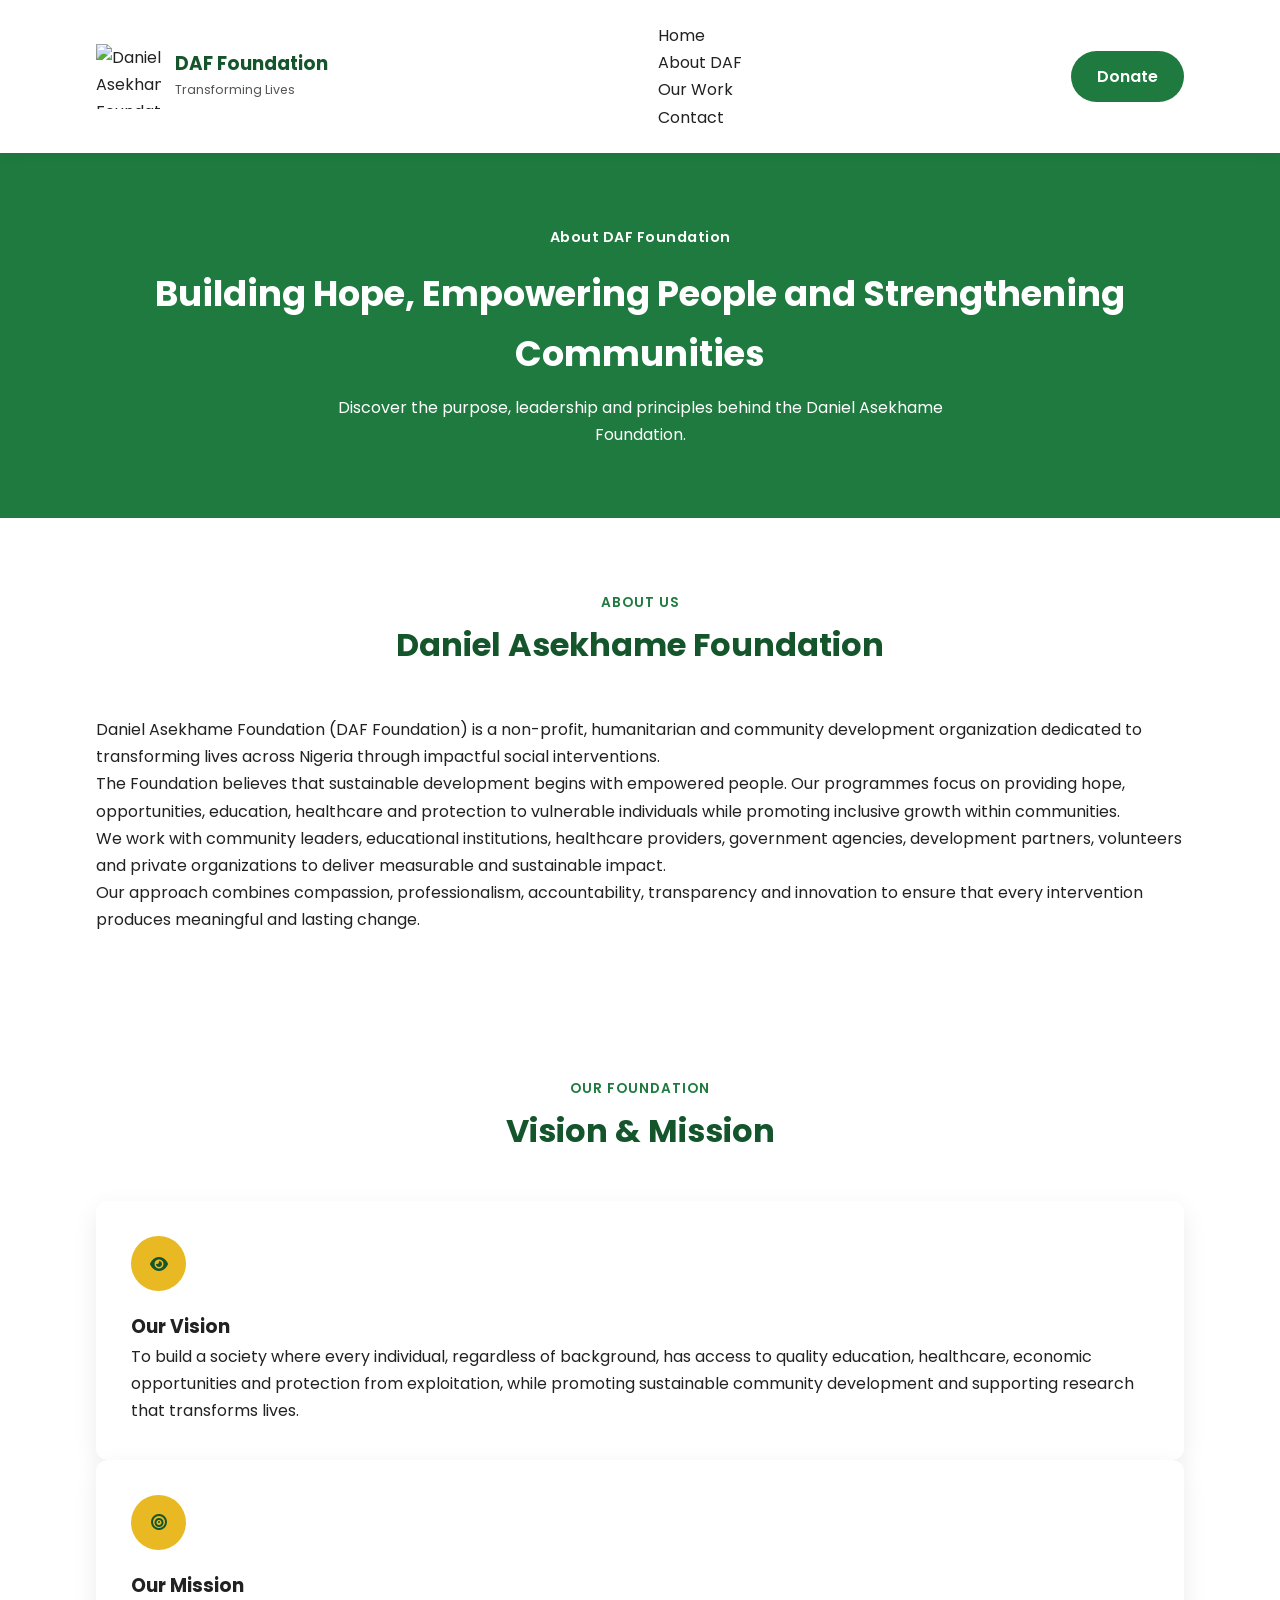
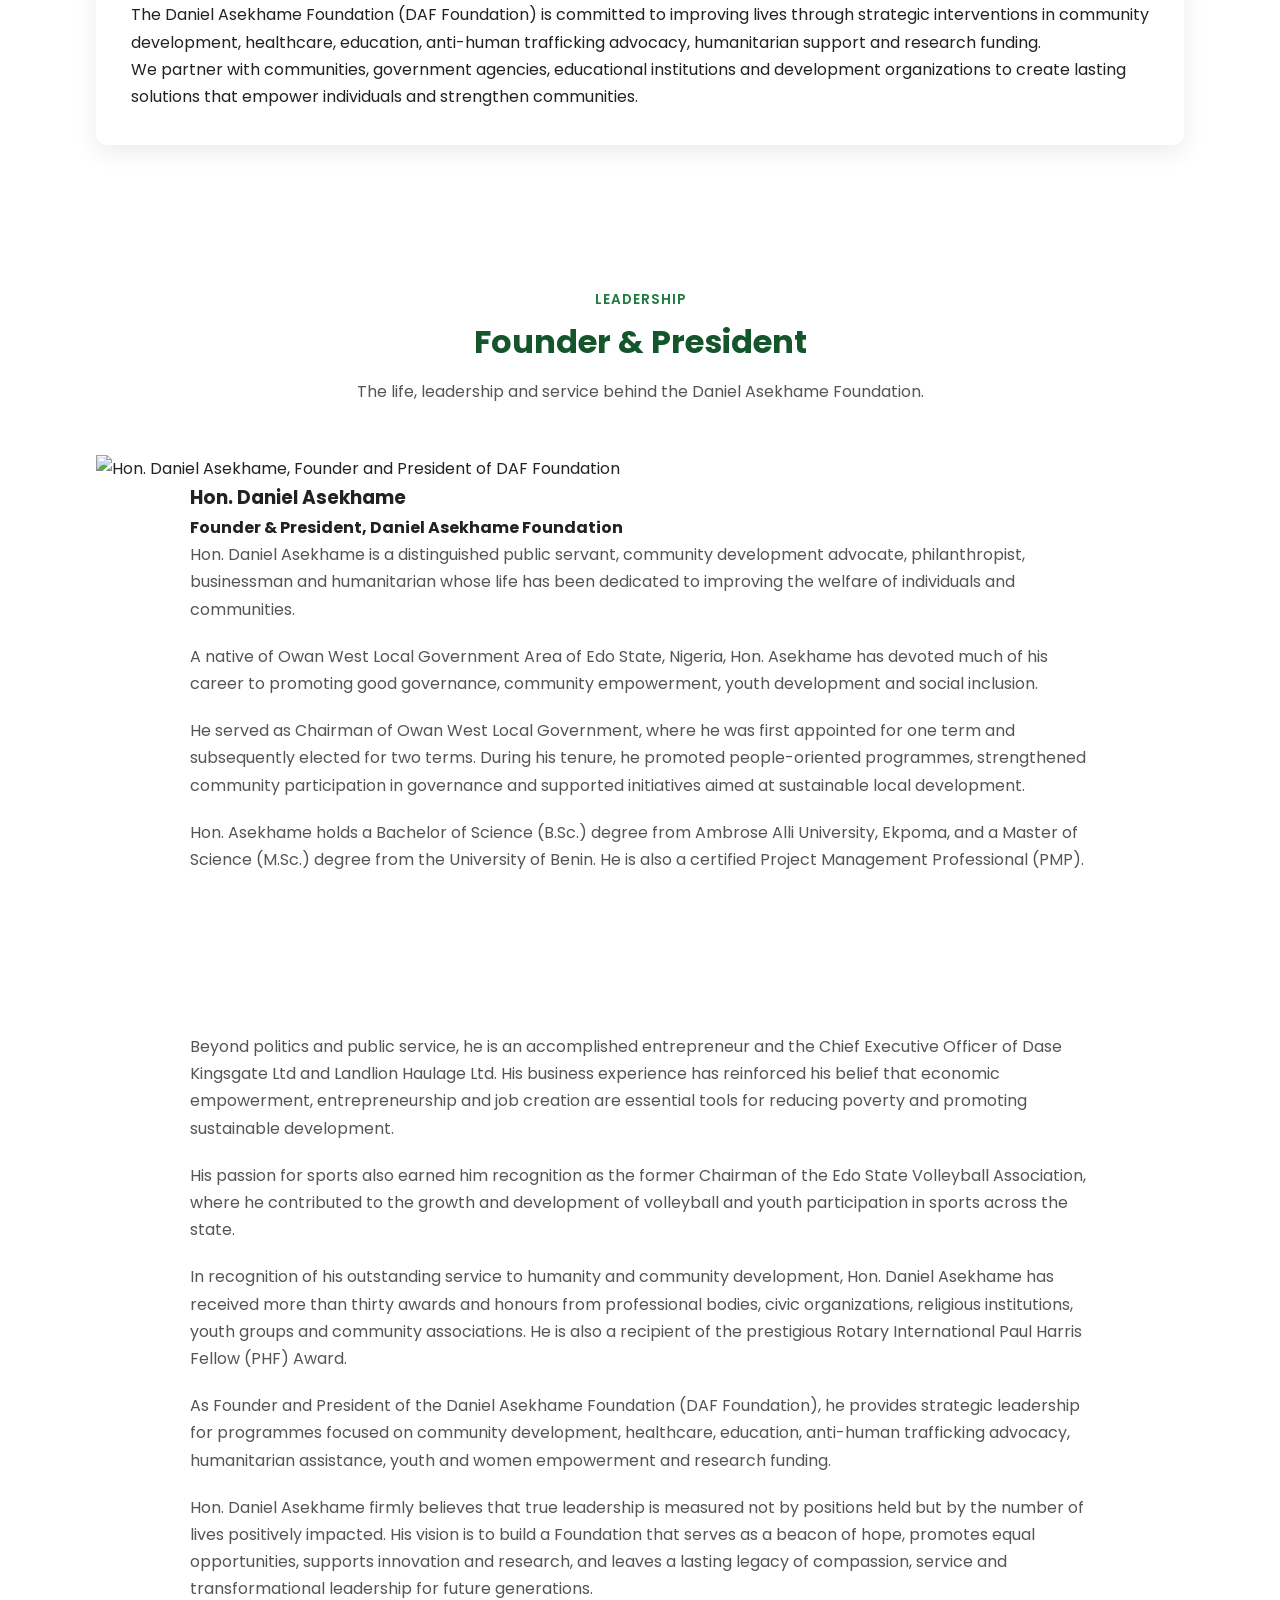
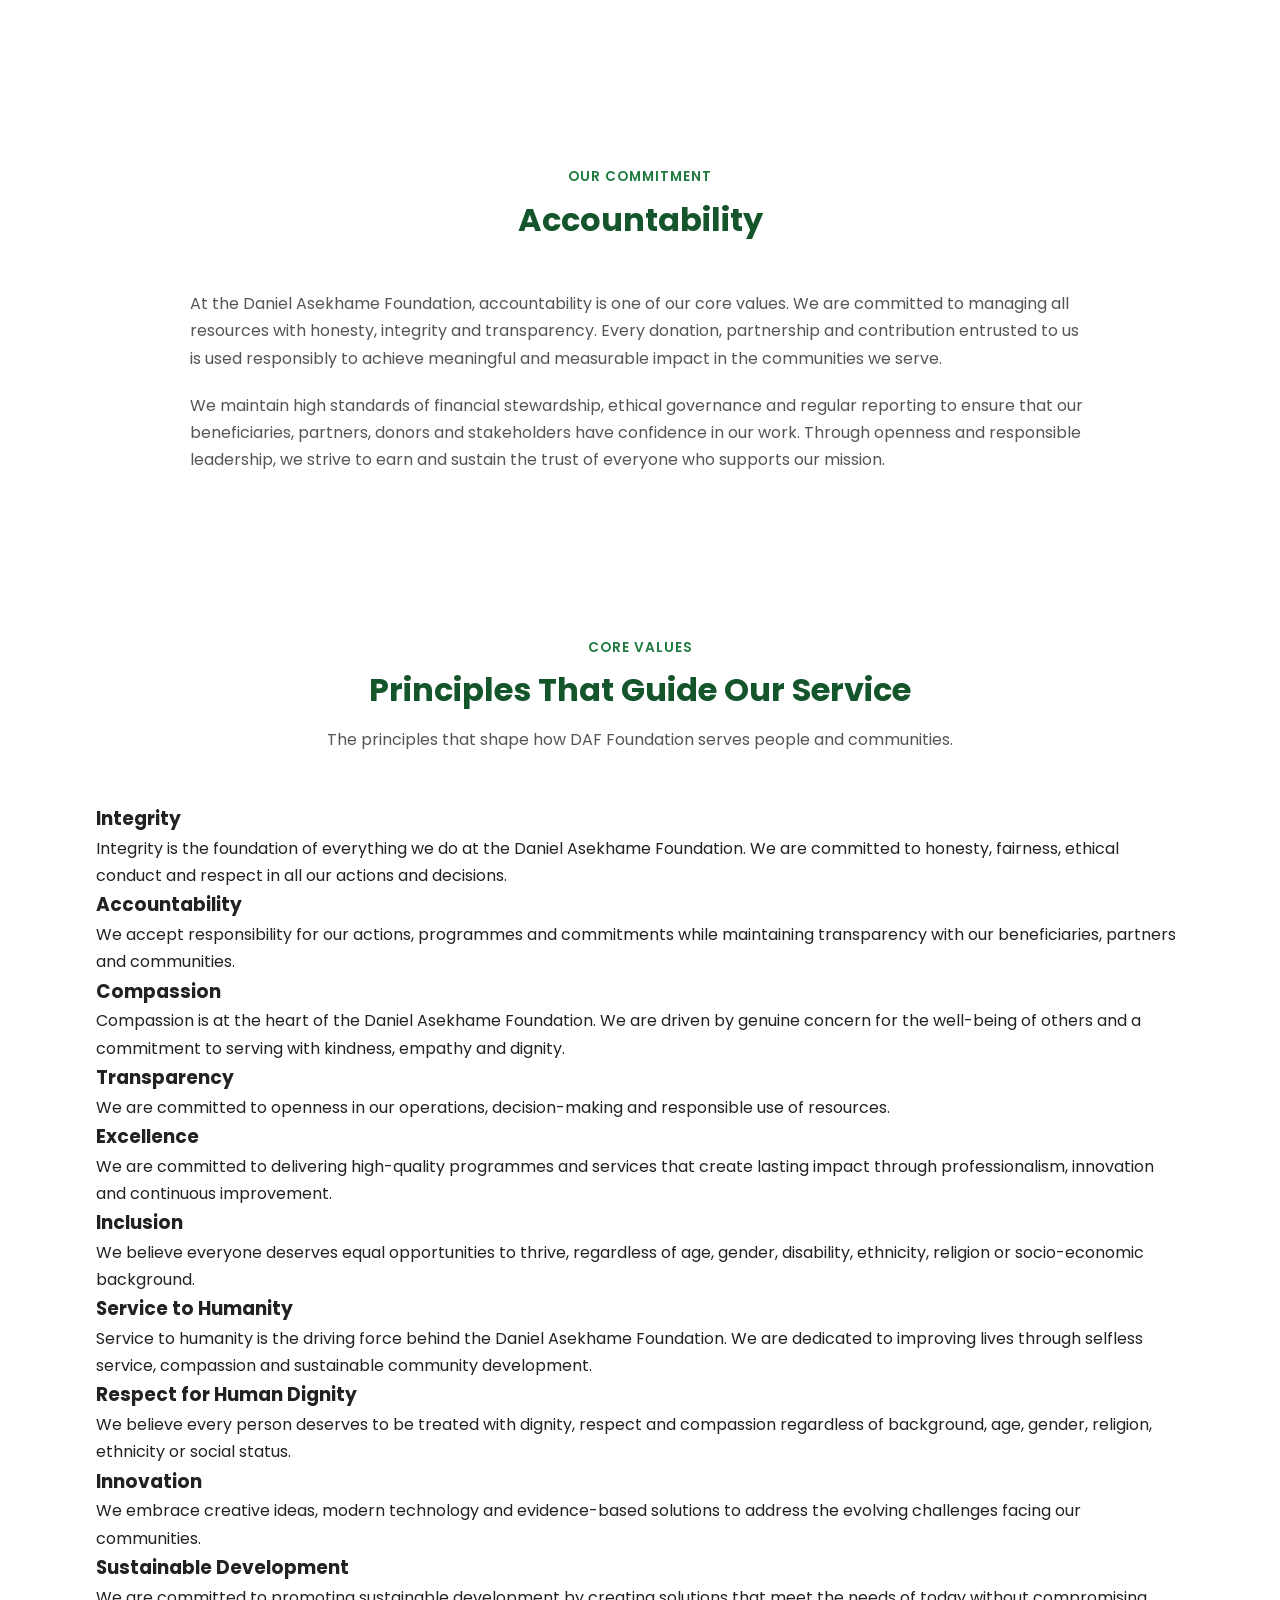
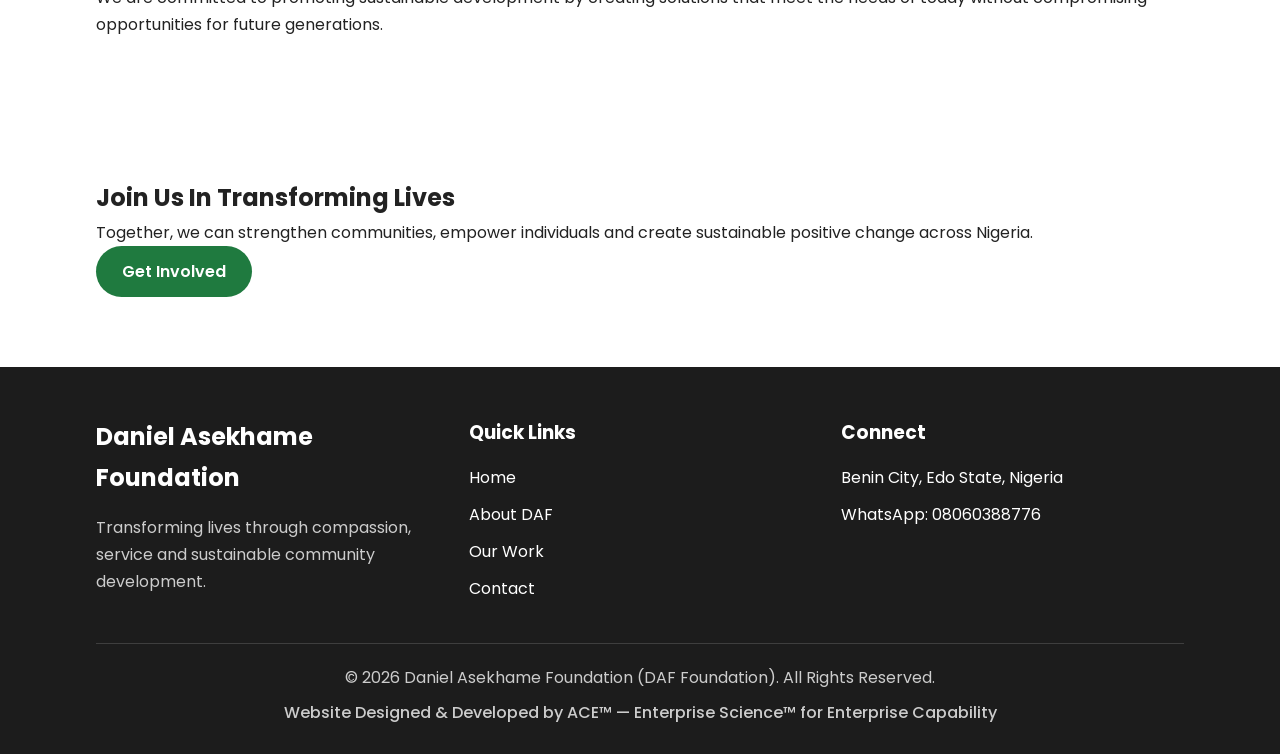
==== commit acaf2c88: "Refactor about.html for clarity and structure Removed duplicate meta tags and updated title. Simplif" ====
--- a/about.html
+++ b/about.html
@@ -5,13 +5,9 @@
 <head>
 
 <meta charset="UTF-8">
-
-<meta name="viewport"
-    content="width=device-width, initial-scale=1.0">
-
-<title>
-    About DAF Foundation | Daniel Asekhame Foundation
-</title>
+<meta name="viewport" content="width=device-width, initial-scale=1.0">
+
+<title>About DAF Foundation | Daniel Asekhame Foundation</title>
 
 <meta name="description"
     content="Learn about the Daniel Asekhame Foundation, its vision, mission, leadership, values and commitment to sustainable community development across Nigeria.">
@@ -41,43 +37,6 @@
 <link rel="stylesheet"
     href="style.css">
 
-<meta charset="UTF-8">
-
-<meta name="viewport"
-    content="width=device-width, initial-scale=1.0">
-
-<title>
-    About DAF Foundation | Daniel Asekhame Foundation
-</title>
-
-<meta name="description"
-    content="Learn about the Daniel Asekhame Foundation, its vision, mission, leadership and commitment to community development across Nigeria.">
-
-<meta name="keywords"
-    content="Daniel Asekhame Foundation, DAF Foundation, community development, Nigeria">
-
-<meta name="author"
-    content="Daniel Asekhame Foundation">
-
-<meta name="theme-color"
-    content="#157347">
-
-<link rel="preconnect"
-    href="https://fonts.googleapis.com">
-
-<link rel="preconnect"
-    href="https://fonts.gstatic.com"
-    crossorigin>
-
-<link href="https://fonts.googleapis.com/css2?family=Poppins:wght@300;400;500;600;700;800&display=swap"
-    rel="stylesheet">
-
-<link rel="stylesheet"
-    href="https://cdnjs.cloudflare.com/ajax/libs/font-awesome/6.6.0/css/all.min.css">
-
-<link rel="stylesheet"
-    href="style.css">
-
 </head>
 
 <body>
@@ -95,7 +54,7 @@
        aria-label="DAF Foundation Home">
 
         <img src="images/daf-logo.png"
-             alt="Daniel Asekhame Foundation corporate logo">
+             alt="Daniel Asekhame Foundation Logo">
 
         <div class="logo-text">
 
@@ -151,7 +110,7 @@
     <div class="header-actions">
 
         <a href="https://wa.me/2348060388776"
-           class="btn btn-primary header-donate"
+           class="btn btn-primary"
            target="_blank"
            rel="noopener">
 
@@ -177,95 +136,6 @@
 
 </div>
 
-<div class="container">
-
-    <a href="index.html"
-       class="logo"
-       aria-label="DAF Foundation Home">
-
-        <img src="images/daf-logo.png"
-             alt="DAF Foundation logo">
-
-        <div class="logo-text">
-
-            <h1>
-                DAF Foundation
-            </h1>
-
-            <span>
-                Transforming Lives
-            </span>
-
-        </div>
-
-    </a>
-
-
-    <nav class="navbar"
-         id="navbar"
-         aria-label="Primary Navigation">
-
-        <ul>
-
-            <li>
-                <a href="index.html">
-                    Home
-                </a>
-            </li>
-
-            <li>
-                <a href="about.html"
-                   class="active">
-                    About
-                </a>
-            </li>
-
-            <li>
-                <a href="programmes.html">
-                    Work
-                </a>
-            </li>
-
-            <li>
-                <a href="index.html#contact">
-                    Contact
-                </a>
-            </li>
-
-        </ul>
-
-    </nav>
-
-
-    <div class="header-actions">
-
-        <a href="https://wa.me/2348060388776"
-           class="btn btn-primary header-donate"
-           target="_blank"
-           rel="noopener">
-
-            Donate
-
-        </a>
-
-
-        <button id="menu-toggle"
-                class="menu-toggle"
-                type="button"
-                aria-label="Open menu"
-                aria-expanded="false"
-                aria-controls="mobile-menu">
-
-            <i class="fas fa-bars"
-               aria-hidden="true">
-            </i>
-
-        </button>
-
-    </div>
-
-</div>
-
 </header>
 
 <!-- =====================================================
@@ -325,20 +195,20 @@
             About the Foundation
         </a>
 
-        <a href="about.html#vision">
+        <a href="#vision">
             Vision &amp; Mission
         </a>
 
-        <a href="about.html#founder">
+        <a href="#founder">
             Founder &amp; President
         </a>
 
-        <a href="about.html#values">
+        <a href="#accountability">
+            Accountability
+        </a>
+
+        <a href="#values">
             Core Values
-        </a>
-
-        <a href="about.html#accountability">
-            Accountability
         </a>
 
     </div>
@@ -412,101 +282,12 @@
 
 </nav>
 
-<div class="mobile-menu-header">
-
-    <h2>
-        Menu
-    </h2>
-
-    <button id="close-menu"
-            class="close-menu"
-            type="button"
-            aria-label="Close menu">
-
-        &times;
-
-    </button>
-
-</div>
-
-
-<nav aria-label="Mobile Navigation">
-
-    <div class="menu-section">
-
-        <h3>
-            HOME
-        </h3>
-
-        <a href="index.html">
-            Home
-        </a>
-
-    </div>
-
-
-    <div class="menu-section">
-
-        <h3>
-            ABOUT
-        </h3>
-
-        <a href="about.html">
-            About
-        </a>
-
-        <a href="about.html#vision">
-            Vision & Mission
-        </a>
-
-        <a href="about.html#founder">
-            Founder
-        </a>
-
-    </div>
-
-
-    <div class="menu-section">
-
-        <h3>
-            WORK
-        </h3>
-
-        <a href="programmes.html">
-            Programmes
-        </a>
-
-    </div>
-
-
-    <div class="menu-section">
-
-        <h3>
-            CONNECT
-        </h3>
-
-        <a href="index.html#contact">
-            Contact
-        </a>
-
-        <a href="https://wa.me/2348060388776"
-           target="_blank"
-           rel="noopener">
-
-            WhatsApp
-
-        </a>
-
-    </div>
-
-</nav>
-
 </aside>
 
 <main>
 
 <!-- =====================================================
-     PAGE INTRODUCTION
+     PAGE BANNER
 ===================================================== -->
 
 <section class="page-banner">
@@ -527,22 +308,6 @@
 
 </div>
 
-<div class="container">
-
-    <span class="hero-tag">
-        About DAF
-    </span>
-
-    <h2>
-        Building Hope and Empowering Communities
-    </h2>
-
-    <p>
-        Learn about our mission, leadership and values.
-    </p>
-
-</div>
-
 </section>
 
 <!-- =====================================================
@@ -564,10 +329,6 @@
             Daniel Asekhame Foundation
         </h2>
 
-        <p>
-            Transforming lives through compassion, service and sustainable community development.
-        </p>
-
     </div>
 
 
@@ -587,35 +348,6 @@
 
         <p>
             Our approach combines compassion, professionalism, accountability, transparency and innovation to ensure that every intervention produces meaningful and lasting change.
-        </p>
-
-    </div>
-
-</div>
-
-<div class="container">
-
-    <div class="section-heading">
-
-        <span>
-            About Us
-        </span>
-
-        <h2>
-            Daniel Asekhame Foundation
-        </h2>
-
-    </div>
-
-
-    <div class="about-content-full">
-
-        <p>
-            DAF Foundation is a non-profit organization focused on improving lives through community development, education, healthcare and humanitarian support.
-        </p>
-
-        <p>
-            We work with partners and communities to create sustainable impact and empower vulnerable people across Nigeria.
         </p>
 
     </div>
@@ -698,53 +430,6 @@
 
 </div>
 
-<div class="container">
-
-    <div class="section-heading">
-
-        <span>
-            Vision & Mission
-        </span>
-
-        <h2>
-            Our Purpose
-        </h2>
-
-    </div>
-
-
-    <div class="vision-mission-grid">
-
-
-        <article class="vision-card">
-
-            <h3>
-                Vision
-            </h3>
-
-            <p>
-                A society where everyone has access to opportunity, education and healthcare.
-            </p>
-
-        </article>
-
-
-        <article class="mission-card">
-
-            <h3>
-                Mission
-            </h3>
-
-            <p>
-                To improve lives through education, healthcare, empowerment and humanitarian support.
-            </p>
-
-        </article>
-
-    </div>
-
-</div>
-
 </section>
 
 <!-- =====================================================
@@ -824,7 +509,7 @@
 </section>
 
 <!-- =====================================================
-     FOUNDER CONTINUATION
+     FOUNDER BIOGRAPHY CONTINUATION
 ===================================================== -->
 
 <section class="founder-continuation">
@@ -856,49 +541,6 @@
         <p>
             Hon. Daniel Asekhame firmly believes that true leadership is measured not by positions held but by the number of lives positively impacted. His vision is to build a Foundation that serves as a beacon of hope, promotes equal opportunities, supports innovation and research, and leaves a lasting legacy of compassion, service and transformational leadership for future generations.
         </p>
-
-    </div>
-
-</div>
-
-<div class="container">
-
-    <div class="section-heading">
-
-        <span>
-            Leadership
-        </span>
-
-        <h2>
-            Founder
-        </h2>
-
-    </div>
-
-
-    <div class="founder-content">
-
-
-        <div class="founder-image">
-
-            <img src="images/founder.jpg"
-                 alt="Founder of DAF Foundation"
-                 loading="lazy">
-
-        </div>
-
-
-        <div class="founder-biography">
-
-            <h3>
-                Hon. Daniel Asekhame
-            </h3>
-
-            <p>
-                A public servant and entrepreneur dedicated to community development, youth empowerment and humanitarian service.
-            </p>
-
-        </div>
 
     </div>
 
@@ -943,31 +585,6 @@
 
 </div>
 
-<div class="container">
-
-    <div class="section-heading">
-
-        <span>
-            Accountability
-        </span>
-
-        <h2>
-            Transparency
-        </h2>
-
-    </div>
-
-
-    <div class="commitment-content">
-
-        <p>
-            We manage all resources with transparency, integrity and responsibility to ensure real impact.
-        </p>
-
-    </div>
-
-</div>
-
 </section>
 
 <!-- =====================================================
@@ -1006,7 +623,7 @@
             </h3>
 
             <p>
-                We are committed to honesty, fairness, ethical conduct and respect in all our actions and decisions.
+                Integrity is the foundation of everything we do at the Daniel Asekhame Foundation. We are committed to honesty, fairness, ethical conduct and respect in all our actions and decisions.
             </p>
 
         </article>
@@ -1032,7 +649,7 @@
             </h3>
 
             <p>
-                We are driven by genuine concern for the well-being of others and a commitment to serving with kindness, empathy and dignity.
+                Compassion is at the heart of the Daniel Asekhame Foundation. We are driven by genuine concern for the well-being of others and a commitment to serving with kindness, empathy and dignity.
             </p>
 
         </article>
@@ -1058,7 +675,7 @@
             </h3>
 
             <p>
-                We pursue high-quality programmes and services through professionalism, innovation and continuous improvement.
+                We are committed to delivering high-quality programmes and services that create lasting impact through professionalism, innovation and continuous improvement.
             </p>
 
         </article>
@@ -1071,7 +688,7 @@
             </h3>
 
             <p>
-                We believe everyone deserves equal opportunity and that every voice should be respected and valued.
+                We believe everyone deserves equal opportunities to thrive, regardless of age, gender, disability, ethnicity, religion or socio-economic background.
             </p>
 
         </article>
@@ -1084,7 +701,7 @@
             </h3>
 
             <p>
-                We are dedicated to improving lives through selfless service, compassion and sustainable community development.
+                Service to humanity is the driving force behind the Daniel Asekhame Foundation. We are dedicated to improving lives through selfless service, compassion and sustainable community development.
             </p>
 
         </article>
@@ -1097,7 +714,7 @@
             </h3>
 
             <p>
-                We believe every person deserves to be treated with dignity, respect and compassion regardless of background or status.
+                We believe every person deserves to be treated with dignity, respect and compassion regardless of background, age, gender, religion, ethnicity or social status.
             </p>
 
         </article>
@@ -1110,7 +727,7 @@
             </h3>
 
             <p>
-                We embrace creative ideas, modern technology and evidence-based solutions to address evolving community challenges.
+                We embrace creative ideas, modern technology and evidence-based solutions to address the evolving challenges facing our communities.
             </p>
 
         </article>
@@ -1123,56 +740,11 @@
             </h3>
 
             <p>
-                We promote solutions that meet today's needs while protecting opportunities for future generations.
-            </p>
-
-        </article>
-
-
-    </div>
-
-</div>
-
-<div class="container">
-
-    <div class="section-heading">
-
-        <span>
-            Values
-        </span>
-
-        <h2>
-            What Guides Us
-        </h2>
-
-    </div>
-
-
-    <div class="values-list">
-
-        <article class="value-item">
-            <h3>Integrity</h3>
-        </article>
-
-        <article class="value-item">
-            <h3>Accountability</h3>
-        </article>
-
-        <article class="value-item">
-            <h3>Compassion</h3>
-        </article>
-
-        <article class="value-item">
-            <h3>Transparency</h3>
-        </article>
-
-        <article class="value-item">
-            <h3>Excellence</h3>
-        </article>
-
-        <article class="value-item">
-            <h3>Inclusion</h3>
-        </article>
+                We are committed to promoting sustainable development by creating solutions that meet the needs of today without compromising opportunities for future generations.
+            </p>
+
+        </article>
+
 
     </div>
 
@@ -1196,32 +768,6 @@
 
         <p>
             Together, we can strengthen communities, empower individuals and create sustainable positive change across Nigeria.
-        </p>
-
-
-        <a href="https://wa.me/2348060388776"
-           class="btn btn-primary"
-           target="_blank"
-           rel="noopener">
-
-            Get Involved
-
-        </a>
-
-    </div>
-
-</div>
-
-<div class="container">
-
-    <div class="cta-content">
-
-        <h2>
-            Join Us
-        </h2>
-
-        <p>
-            Help us create lasting change.
         </p>
 
 
@@ -1356,95 +902,6 @@
 
 </div>
 
-<div class="container">
-
-    <div class="footer-grid">
-
-
-        <div class="footer-brand">
-
-            <h2>
-                DAF Foundation
-            </h2>
-
-            <p>
-                Transforming lives through service and development.
-            </p>
-
-        </div>
-
-
-        <div class="footer-links">
-
-            <h3>
-                Links
-            </h3>
-
-            <ul>
-
-                <li>
-                    <a href="index.html">
-                        Home
-                    </a>
-                </li>
-
-                <li>
-                    <a href="about.html">
-                        About
-                    </a>
-                </li>
-
-                <li>
-                    <a href="programmes.html">
-                        Work
-                    </a>
-                </li>
-
-            </ul>
-
-        </div>
-
-
-        <div class="footer-links">
-
-            <h3>
-                Contact
-            </h3>
-
-            <ul>
-
-                <li>
-                    Benin City, Nigeria
-                </li>
-
-                <li>
-                    <a href="https://wa.me/2348060388776"
-                       target="_blank"
-                       rel="noopener">
-
-                        WhatsApp
-
-                    </a>
-                </li>
-
-            </ul>
-
-        </div>
-
-
-    </div>
-
-
-    <div class="footer-bottom">
-
-        <p>
-            © 2026 DAF Foundation. All Rights Reserved.
-        </p>
-
-    </div>
-
-</div>
-
 </footer>
 
 <script src="script.js"></script>
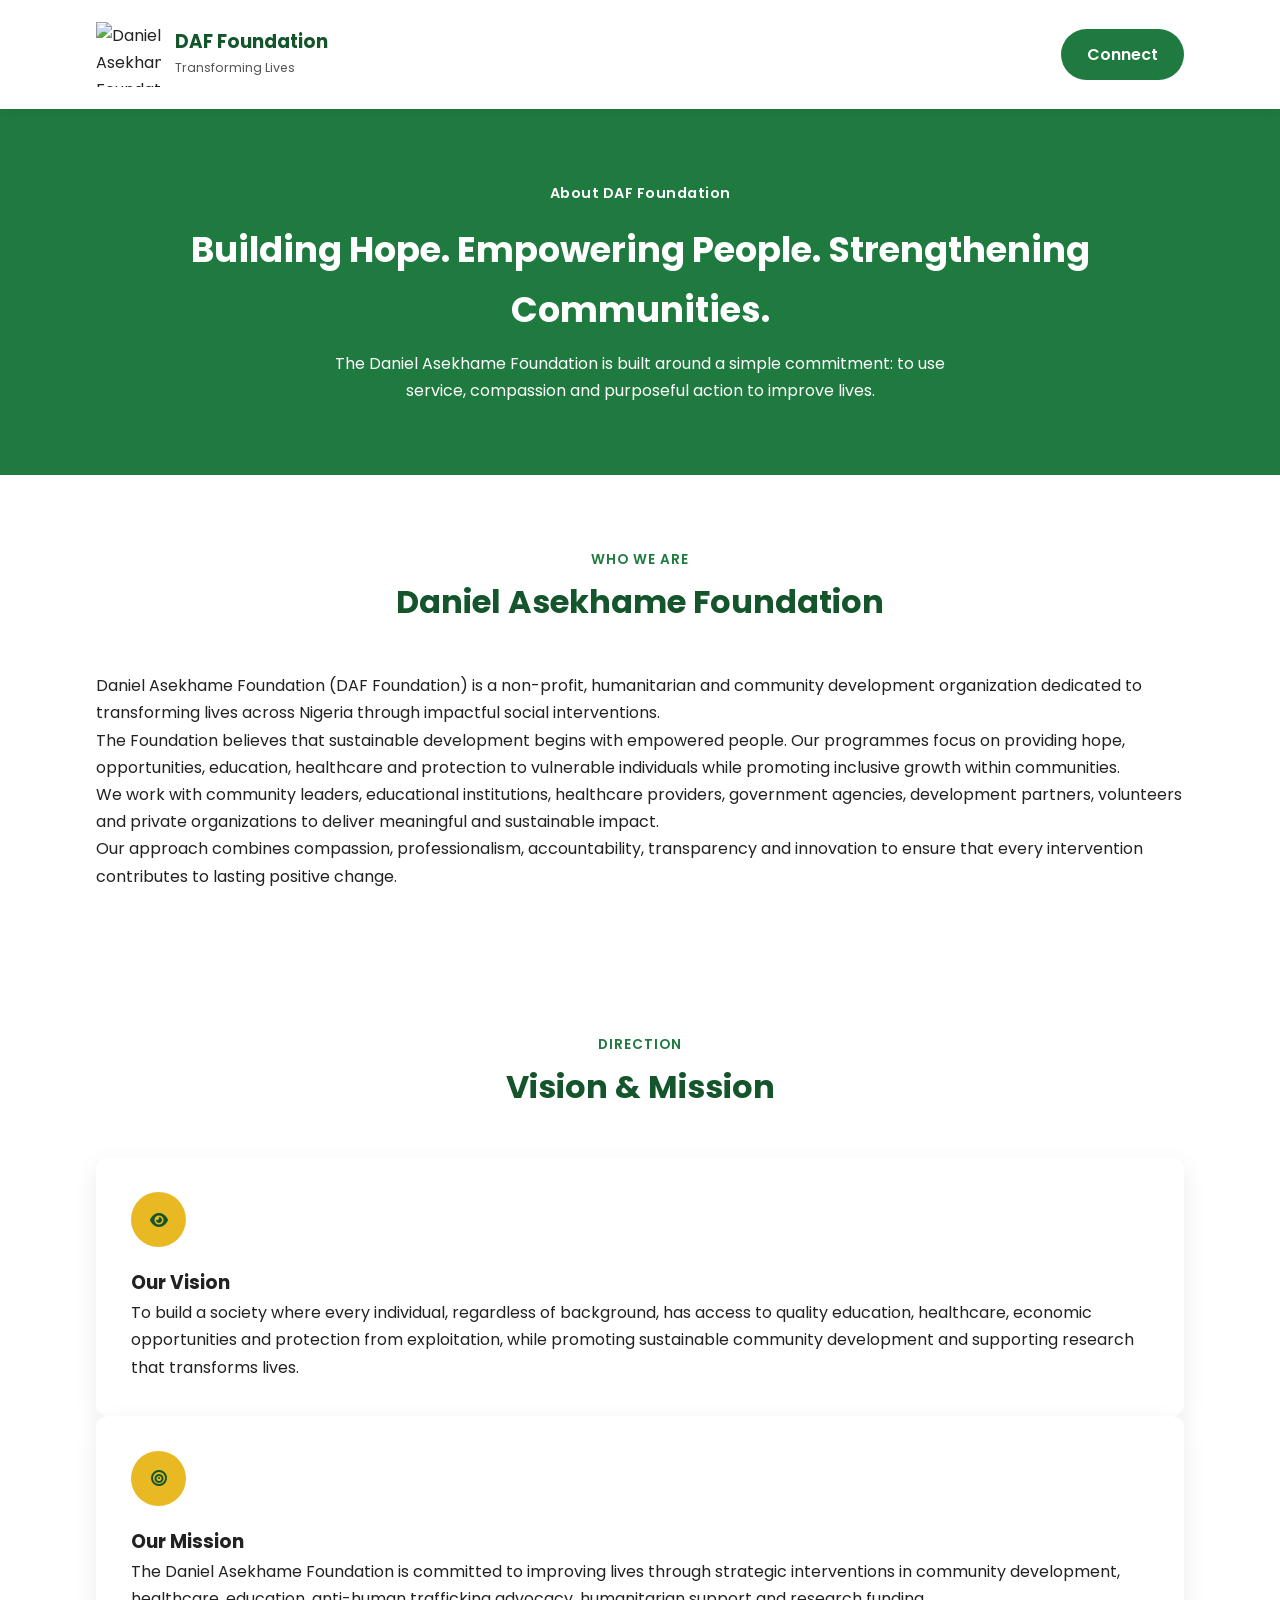
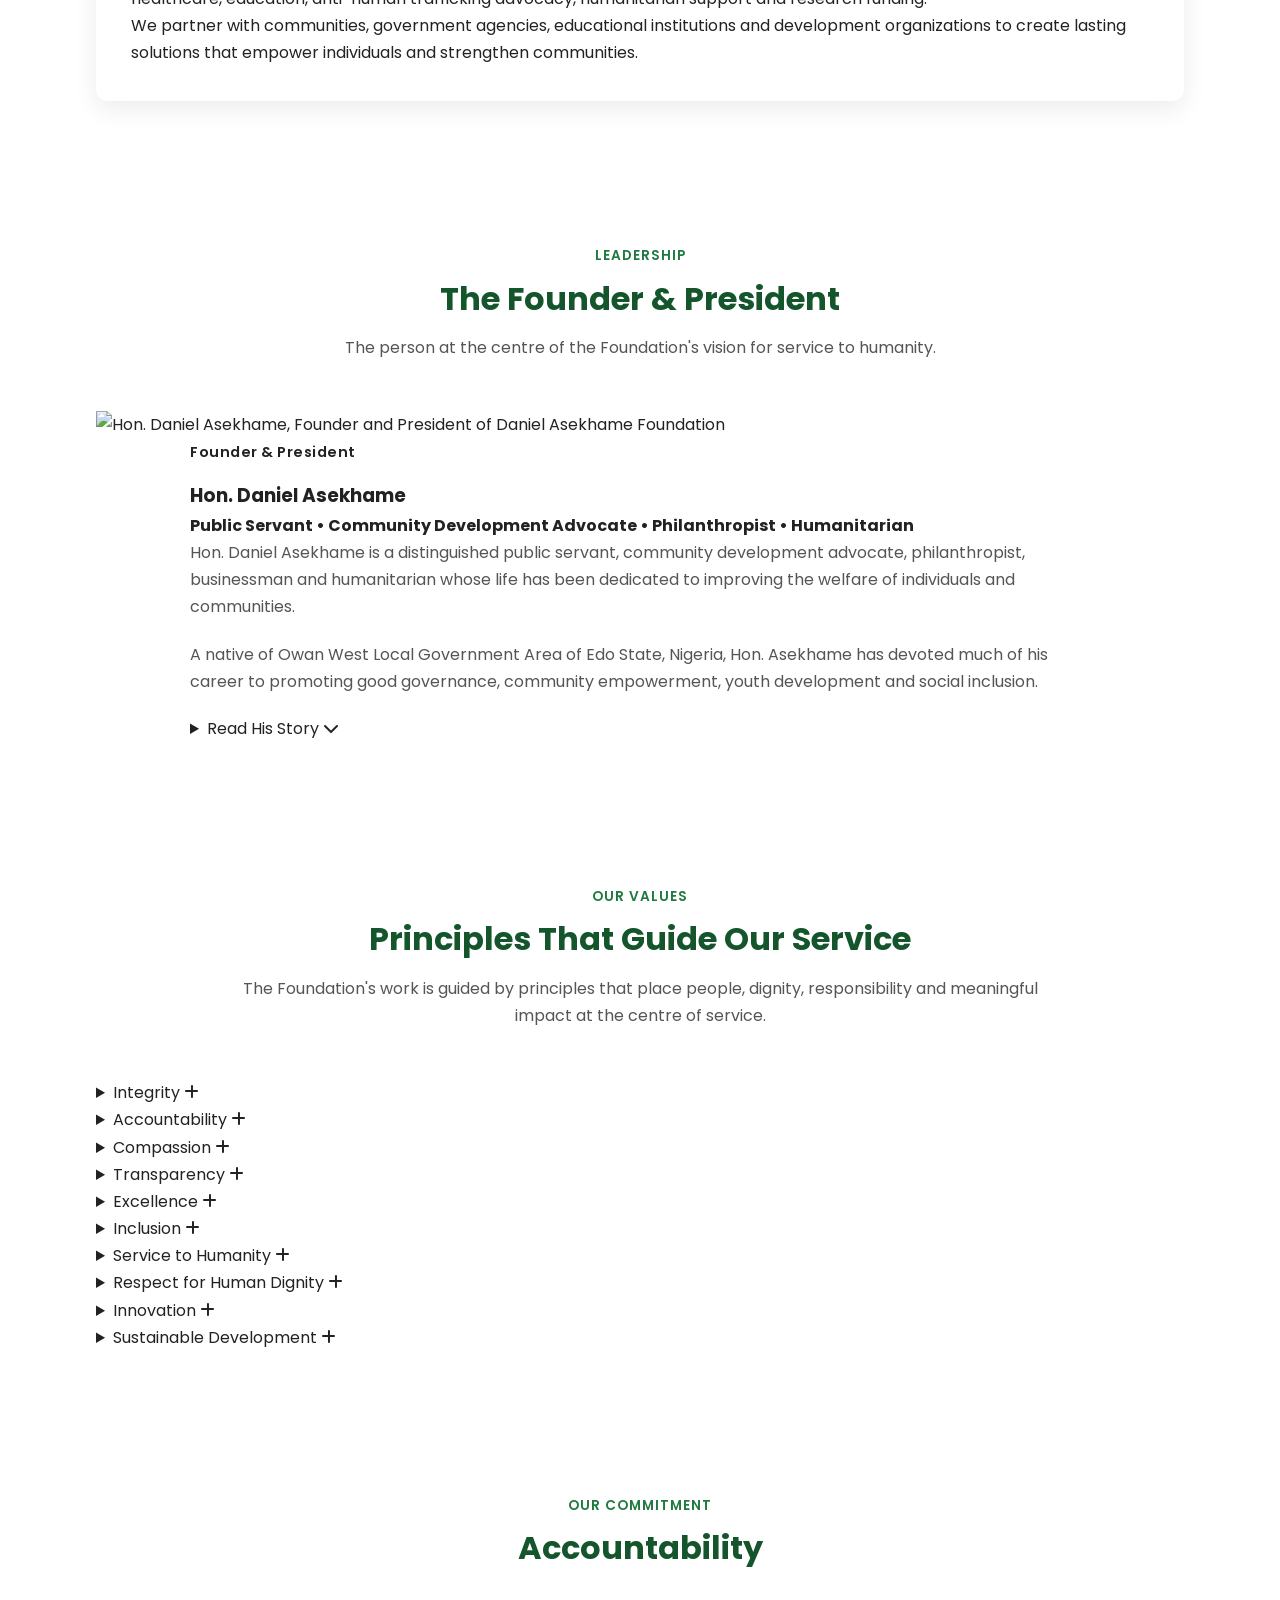
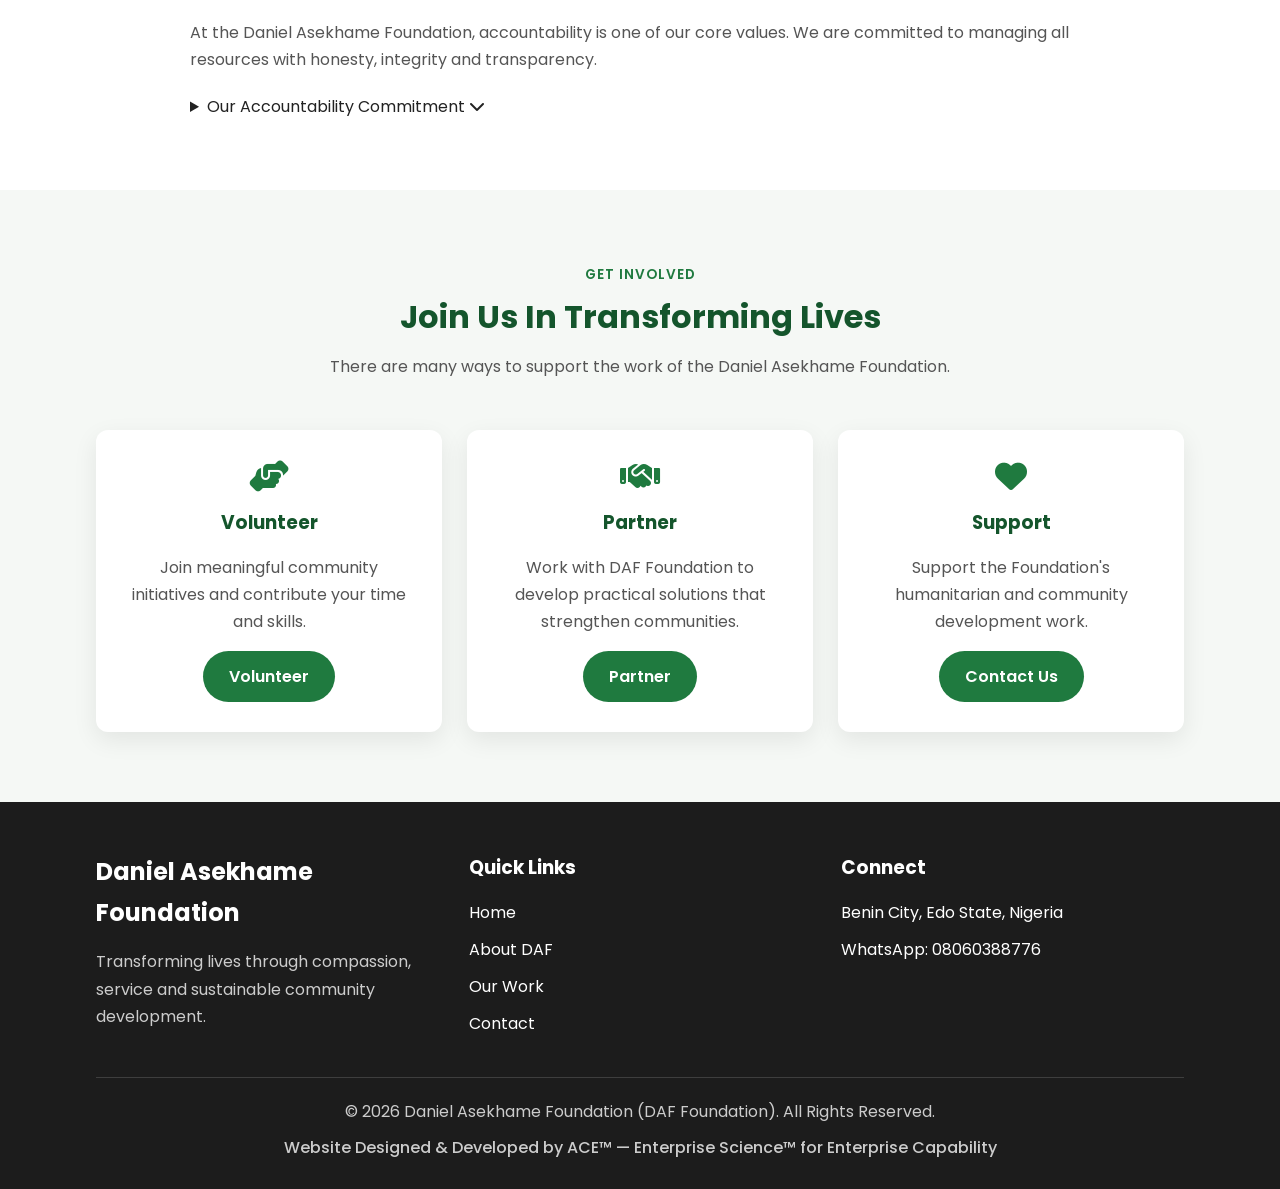
==== commit 474ae713: "Revise about.html for improved content and structure Updated the content and structure of the about." ====
--- a/about.html
+++ b/about.html
@@ -5,37 +5,38 @@
 <head>
 
 <meta charset="UTF-8">
-<meta name="viewport" content="width=device-width, initial-scale=1.0">
-
-<title>About DAF Foundation | Daniel Asekhame Foundation</title>
+
+<meta name="viewport"
+      content="width=device-width, initial-scale=1.0">
 
 <meta name="description"
-    content="Learn about the Daniel Asekhame Foundation, its vision, mission, leadership, values and commitment to sustainable community development across Nigeria.">
-
-<meta name="keywords"
-    content="Daniel Asekhame Foundation, DAF Foundation, Hon. Daniel Asekhame, community development, Nigeria">
+      content="About the Daniel Asekhame Foundation — its founder, vision, mission, values and commitment to transforming lives and strengthening communities across Nigeria.">
 
 <meta name="author"
-    content="Daniel Asekhame Foundation">
+      content="Daniel Asekhame Foundation">
 
 <meta name="theme-color"
-    content="#157347">
+      content="#157347">
+
+<title>
+    About | Daniel Asekhame Foundation
+</title>
 
 <link rel="preconnect"
-    href="https://fonts.googleapis.com">
+      href="https://fonts.googleapis.com">
 
 <link rel="preconnect"
-    href="https://fonts.gstatic.com"
-    crossorigin>
+      href="https://fonts.gstatic.com"
+      crossorigin>
 
 <link href="https://fonts.googleapis.com/css2?family=Poppins:wght@300;400;500;600;700;800&display=swap"
-    rel="stylesheet">
+      rel="stylesheet">
 
 <link rel="stylesheet"
-    href="https://cdnjs.cloudflare.com/ajax/libs/font-awesome/6.6.0/css/all.min.css">
+      href="https://cdnjs.cloudflare.com/ajax/libs/font-awesome/6.6.0/css/all.min.css">
 
 <link rel="stylesheet"
-    href="style.css">
+      href="style.css">
 
 </head>
 
@@ -54,7 +55,7 @@
        aria-label="DAF Foundation Home">
 
         <img src="images/daf-logo.png"
-             alt="Daniel Asekhame Foundation Logo">
+             alt="Daniel Asekhame Foundation">
 
         <div class="logo-text">
 
@@ -69,42 +70,6 @@
         </div>
 
     </a>
-
-
-    <nav class="navbar"
-         id="navbar"
-         aria-label="Primary Navigation">
-
-        <ul>
-
-            <li>
-                <a href="index.html">
-                    Home
-                </a>
-            </li>
-
-            <li>
-                <a href="about.html"
-                   class="active">
-                    About DAF
-                </a>
-            </li>
-
-            <li>
-                <a href="programmes.html">
-                    Our Work
-                </a>
-            </li>
-
-            <li>
-                <a href="index.html#contact">
-                    Contact
-                </a>
-            </li>
-
-        </ul>
-
-    </nav>
 
 
     <div class="header-actions">
@@ -114,7 +79,7 @@
            target="_blank"
            rel="noopener">
 
-            Donate
+            Connect
 
         </a>
 
@@ -122,7 +87,7 @@
         <button id="menu-toggle"
                 class="menu-toggle"
                 type="button"
-                aria-label="Open navigation menu"
+                aria-label="Open navigation"
                 aria-expanded="false"
                 aria-controls="mobile-menu">
 
@@ -160,7 +125,7 @@
     <button id="close-menu"
             class="close-menu"
             type="button"
-            aria-label="Close navigation menu">
+            aria-label="Close navigation">
 
         &times;
 
@@ -203,12 +168,12 @@
             Founder &amp; President
         </a>
 
-        <a href="#accountability">
-            Accountability
-        </a>
-
         <a href="#values">
             Core Values
+        </a>
+
+        <a href="#commitment">
+            Our Commitment
         </a>
 
     </div>
@@ -287,7 +252,7 @@
 <main>
 
 <!-- =====================================================
-     PAGE BANNER
+     ABOUT INTRODUCTION
 ===================================================== -->
 
 <section class="page-banner">
@@ -299,11 +264,14 @@
     </span>
 
     <h2>
-        Building Hope, Empowering People and Strengthening Communities
+        Building Hope.
+        Empowering People.
+        Strengthening Communities.
     </h2>
 
     <p>
-        Discover the purpose, leadership and principles behind the Daniel Asekhame Foundation.
+        The Daniel Asekhame Foundation is built around a simple commitment:
+        to use service, compassion and purposeful action to improve lives.
     </p>
 
 </div>
@@ -311,18 +279,17 @@
 </section>
 
 <!-- =====================================================
-     ABOUT THE FOUNDATION
+     FOUNDATION OVERVIEW
 ===================================================== -->
 
-<section class="about-section"
-         id="about">
+<section class="about-section">
 
 <div class="container">
 
     <div class="section-heading">
 
         <span>
-            About Us
+            Who We Are
         </span>
 
         <h2>
@@ -335,19 +302,31 @@
     <div class="about-content-full">
 
         <p>
-            Daniel Asekhame Foundation (DAF Foundation) is a non-profit, humanitarian and community development organization dedicated to transforming lives across Nigeria through impactful social interventions.
+            Daniel Asekhame Foundation (DAF Foundation) is a non-profit,
+            humanitarian and community development organization dedicated
+            to transforming lives across Nigeria through impactful social
+            interventions.
         </p>
 
         <p>
-            The Foundation believes that sustainable development begins with empowered people. Our programmes focus on providing hope, opportunities, education, healthcare and protection to vulnerable individuals while promoting inclusive growth within communities.
+            The Foundation believes that sustainable development begins
+            with empowered people. Our programmes focus on providing hope,
+            opportunities, education, healthcare and protection to
+            vulnerable individuals while promoting inclusive growth within
+            communities.
         </p>
 
         <p>
-            We work with community leaders, educational institutions, healthcare providers, government agencies, development partners, volunteers and private organizations to deliver measurable and sustainable impact.
+            We work with community leaders, educational institutions,
+            healthcare providers, government agencies, development
+            partners, volunteers and private organizations to deliver
+            meaningful and sustainable impact.
         </p>
 
         <p>
-            Our approach combines compassion, professionalism, accountability, transparency and innovation to ensure that every intervention produces meaningful and lasting change.
+            Our approach combines compassion, professionalism,
+            accountability, transparency and innovation to ensure that
+            every intervention contributes to lasting positive change.
         </p>
 
     </div>
@@ -368,7 +347,7 @@
     <div class="section-heading">
 
         <span>
-            Our Foundation
+            Direction
         </span>
 
         <h2>
@@ -396,7 +375,11 @@
             </h3>
 
             <p>
-                To build a society where every individual, regardless of background, has access to quality education, healthcare, economic opportunities and protection from exploitation, while promoting sustainable community development and supporting research that transforms lives.
+                To build a society where every individual, regardless of
+                background, has access to quality education, healthcare,
+                economic opportunities and protection from exploitation,
+                while promoting sustainable community development and
+                supporting research that transforms lives.
             </p>
 
         </article>
@@ -417,11 +400,17 @@
             </h3>
 
             <p>
-                The Daniel Asekhame Foundation (DAF Foundation) is committed to improving lives through strategic interventions in community development, healthcare, education, anti-human trafficking advocacy, humanitarian support and research funding.
-            </p>
-
-            <p>
-                We partner with communities, government agencies, educational institutions and development organizations to create lasting solutions that empower individuals and strengthen communities.
+                The Daniel Asekhame Foundation is committed to improving
+                lives through strategic interventions in community
+                development, healthcare, education, anti-human trafficking
+                advocacy, humanitarian support and research funding.
+            </p>
+
+            <p>
+                We partner with communities, government agencies,
+                educational institutions and development organizations
+                to create lasting solutions that empower individuals
+                and strengthen communities.
             </p>
 
         </article>
@@ -433,7 +422,7 @@
 </section>
 
 <!-- =====================================================
-     FOUNDER & PRESIDENT
+     FOUNDER
 ===================================================== -->
 
 <section class="founder-section"
@@ -448,11 +437,12 @@
         </span>
 
         <h2>
-            Founder &amp; President
+            The Founder &amp; President
         </h2>
 
         <p>
-            The life, leadership and service behind the Daniel Asekhame Foundation.
+            The person at the centre of the Foundation's vision for
+            service to humanity.
         </p>
 
     </div>
@@ -464,41 +454,126 @@
         <div class="founder-image">
 
             <img src="images/founder.jpg"
-                 alt="Hon. Daniel Asekhame, Founder and President of DAF Foundation"
+                 alt="Hon. Daniel Asekhame, Founder and President of Daniel Asekhame Foundation"
                  loading="lazy">
 
         </div>
 
 
         <div class="founder-biography">
+
+            <span class="hero-tag">
+                Founder &amp; President
+            </span>
 
             <h3>
                 Hon. Daniel Asekhame
             </h3>
 
             <h4>
-                Founder &amp; President, Daniel Asekhame Foundation
+                Public Servant • Community Development Advocate •
+                Philanthropist • Humanitarian
             </h4>
 
-
-            <p>
-                Hon. Daniel Asekhame is a distinguished public servant, community development advocate, philanthropist, businessman and humanitarian whose life has been dedicated to improving the welfare of individuals and communities.
-            </p>
-
-
-            <p>
-                A native of Owan West Local Government Area of Edo State, Nigeria, Hon. Asekhame has devoted much of his career to promoting good governance, community empowerment, youth development and social inclusion.
-            </p>
-
-
-            <p>
-                He served as Chairman of Owan West Local Government, where he was first appointed for one term and subsequently elected for two terms. During his tenure, he promoted people-oriented programmes, strengthened community participation in governance and supported initiatives aimed at sustainable local development.
-            </p>
-
-
-            <p>
-                Hon. Asekhame holds a Bachelor of Science (B.Sc.) degree from Ambrose Alli University, Ekpoma, and a Master of Science (M.Sc.) degree from the University of Benin. He is also a certified Project Management Professional (PMP).
-            </p>
+            <p>
+                Hon. Daniel Asekhame is a distinguished public servant,
+                community development advocate, philanthropist,
+                businessman and humanitarian whose life has been
+                dedicated to improving the welfare of individuals and
+                communities.
+            </p>
+
+            <p>
+                A native of Owan West Local Government Area of Edo State,
+                Nigeria, Hon. Asekhame has devoted much of his career to
+                promoting good governance, community empowerment, youth
+                development and social inclusion.
+            </p>
+
+
+            <details class="content-reveal">
+
+                <summary>
+                    Read His Story
+                    <i class="fas fa-chevron-down"
+                       aria-hidden="true">
+                    </i>
+                </summary>
+
+
+                <div class="content-reveal-body">
+
+                    <p>
+                        He served as Chairman of Owan West Local
+                        Government, where he was first appointed for one
+                        term and subsequently elected for two terms.
+                        During his tenure, he promoted people-oriented
+                        programmes, strengthened community participation
+                        in governance and supported initiatives aimed at
+                        sustainable local development.
+                    </p>
+
+                    <p>
+                        Hon. Asekhame holds a Bachelor of Science (B.Sc.)
+                        degree from Ambrose Alli University, Ekpoma, and
+                        a Master of Science (M.Sc.) degree from the
+                        University of Benin. He is also a certified
+                        Project Management Professional (PMP).
+                    </p>
+
+                    <p>
+                        Beyond politics and public service, he is an
+                        accomplished entrepreneur and the Chief Executive
+                        Officer of Dase Kingsgate Ltd and Landlion Haulage
+                        Ltd. His business experience has reinforced his
+                        belief that economic empowerment, entrepreneurship
+                        and job creation are essential tools for reducing
+                        poverty and promoting sustainable development.
+                    </p>
+
+                    <p>
+                        His passion for sports also earned him recognition
+                        as the former Chairman of the Edo State Volleyball
+                        Association, where he contributed to the growth
+                        and development of volleyball and youth
+                        participation in sports across the state.
+                    </p>
+
+                    <p>
+                        In recognition of his outstanding service to
+                        humanity and community development, Hon. Daniel
+                        Asekhame has received more than thirty awards and
+                        honours from professional bodies, civic
+                        organizations, religious institutions, youth
+                        groups and community associations. He is also a
+                        recipient of the prestigious Rotary International
+                        Paul Harris Fellow (PHF) Award.
+                    </p>
+
+                    <p>
+                        As Founder and President of the Daniel Asekhame
+                        Foundation, he provides strategic leadership for
+                        programmes focused on community development,
+                        healthcare, education, anti-human trafficking
+                        advocacy, humanitarian assistance, youth and
+                        women empowerment and research funding.
+                    </p>
+
+                    <p>
+                        Hon. Daniel Asekhame firmly believes that true
+                        leadership is measured not by positions held but
+                        by the number of lives positively impacted. His
+                        vision is to build a Foundation that serves as a
+                        beacon of hope, promotes equal opportunities,
+                        supports innovation and research, and leaves a
+                        lasting legacy of compassion, service and
+                        transformational leadership for future
+                        generations.
+                    </p>
+
+                </div>
+
+            </details>
 
         </div>
 
@@ -509,38 +584,206 @@
 </section>
 
 <!-- =====================================================
-     FOUNDER BIOGRAPHY CONTINUATION
+     CORE VALUES
 ===================================================== -->
 
-<section class="founder-continuation">
+<section class="values-summary"
+         id="values">
 
 <div class="container">
 
-    <div class="founder-biography">
+    <div class="section-heading">
+
+        <span>
+            Our Values
+        </span>
+
+        <h2>
+            Principles That Guide Our Service
+        </h2>
 
         <p>
-            Beyond politics and public service, he is an accomplished entrepreneur and the Chief Executive Officer of Dase Kingsgate Ltd and Landlion Haulage Ltd. His business experience has reinforced his belief that economic empowerment, entrepreneurship and job creation are essential tools for reducing poverty and promoting sustainable development.
+            The Foundation's work is guided by principles that place
+            people, dignity, responsibility and meaningful impact at
+            the centre of service.
         </p>
 
-
-        <p>
-            His passion for sports also earned him recognition as the former Chairman of the Edo State Volleyball Association, where he contributed to the growth and development of volleyball and youth participation in sports across the state.
-        </p>
-
-
-        <p>
-            In recognition of his outstanding service to humanity and community development, Hon. Daniel Asekhame has received more than thirty awards and honours from professional bodies, civic organizations, religious institutions, youth groups and community associations. He is also a recipient of the prestigious Rotary International Paul Harris Fellow (PHF) Award.
-        </p>
-
-
-        <p>
-            As Founder and President of the Daniel Asekhame Foundation (DAF Foundation), he provides strategic leadership for programmes focused on community development, healthcare, education, anti-human trafficking advocacy, humanitarian assistance, youth and women empowerment and research funding.
-        </p>
-
-
-        <p>
-            Hon. Daniel Asekhame firmly believes that true leadership is measured not by positions held but by the number of lives positively impacted. His vision is to build a Foundation that serves as a beacon of hope, promotes equal opportunities, supports innovation and research, and leaves a lasting legacy of compassion, service and transformational leadership for future generations.
-        </p>
+    </div>
+
+
+    <div class="values-list">
+
+
+        <details class="value-item">
+
+            <summary>
+                Integrity
+                <i class="fas fa-plus"
+                   aria-hidden="true">
+                </i>
+            </summary>
+
+            <p>
+                We are committed to honesty, fairness, ethical conduct
+                and respect in all our actions and decisions.
+            </p>
+
+        </details>
+
+
+        <details class="value-item">
+
+            <summary>
+                Accountability
+                <i class="fas fa-plus"
+                   aria-hidden="true">
+                </i>
+            </summary>
+
+            <p>
+                We accept responsibility for our actions, programmes
+                and commitments while maintaining transparency with
+                our beneficiaries, partners and communities.
+            </p>
+
+        </details>
+
+
+        <details class="value-item">
+
+            <summary>
+                Compassion
+                <i class="fas fa-plus"
+                   aria-hidden="true">
+                </i>
+            </summary>
+
+            <p>
+                We serve with empathy, kindness and genuine concern
+                for the welfare and dignity of others.
+            </p>
+
+        </details>
+
+
+        <details class="value-item">
+
+            <summary>
+                Transparency
+                <i class="fas fa-plus"
+                   aria-hidden="true">
+                </i>
+            </summary>
+
+            <p>
+                We believe openness and responsible communication are
+                essential to building lasting trust.
+            </p>
+
+        </details>
+
+
+        <details class="value-item">
+
+            <summary>
+                Excellence
+                <i class="fas fa-plus"
+                   aria-hidden="true">
+                </i>
+            </summary>
+
+            <p>
+                We pursue high standards of professionalism, quality,
+                innovation and continuous improvement.
+            </p>
+
+        </details>
+
+
+        <details class="value-item">
+
+            <summary>
+                Inclusion
+                <i class="fas fa-plus"
+                   aria-hidden="true">
+                </i>
+            </summary>
+
+            <p>
+                We believe everyone deserves an opportunity to
+                participate, contribute and thrive.
+            </p>
+
+        </details>
+
+
+        <details class="value-item">
+
+            <summary>
+                Service to Humanity
+                <i class="fas fa-plus"
+                   aria-hidden="true">
+                </i>
+            </summary>
+
+            <p>
+                Service to humanity is central to our purpose and
+                informs the way we design and deliver our work.
+            </p>
+
+        </details>
+
+
+        <details class="value-item">
+
+            <summary>
+                Respect for Human Dignity
+                <i class="fas fa-plus"
+                   aria-hidden="true">
+                </i>
+            </summary>
+
+            <p>
+                Every person deserves dignity, respect and compassionate
+                treatment regardless of background or circumstance.
+            </p>
+
+        </details>
+
+
+        <details class="value-item">
+
+            <summary>
+                Innovation
+                <i class="fas fa-plus"
+                   aria-hidden="true">
+                </i>
+            </summary>
+
+            <p>
+                We encourage creative thinking, appropriate technology
+                and evidence-based solutions to social challenges.
+            </p>
+
+        </details>
+
+
+        <details class="value-item">
+
+            <summary>
+                Sustainable Development
+                <i class="fas fa-plus"
+                   aria-hidden="true">
+                </i>
+            </summary>
+
+            <p>
+                We seek solutions that create meaningful benefits today
+                while strengthening opportunities for future generations.
+            </p>
+
+        </details>
+
 
     </div>
 
@@ -553,7 +796,7 @@
 ===================================================== -->
 
 <section class="accountability-section"
-         id="accountability">
+         id="commitment">
 
 <div class="container">
 
@@ -573,13 +816,46 @@
     <div class="commitment-content">
 
         <p>
-            At the Daniel Asekhame Foundation, accountability is one of our core values. We are committed to managing all resources with honesty, integrity and transparency. Every donation, partnership and contribution entrusted to us is used responsibly to achieve meaningful and measurable impact in the communities we serve.
+            At the Daniel Asekhame Foundation, accountability is one of
+            our core values. We are committed to managing all resources
+            with honesty, integrity and transparency.
         </p>
 
 
-        <p>
-            We maintain high standards of financial stewardship, ethical governance and regular reporting to ensure that our beneficiaries, partners, donors and stakeholders have confidence in our work. Through openness and responsible leadership, we strive to earn and sustain the trust of everyone who supports our mission.
-        </p>
+        <details class="content-reveal">
+
+            <summary>
+                Our Accountability Commitment
+                <i class="fas fa-chevron-down"
+                   aria-hidden="true">
+                </i>
+            </summary>
+
+
+            <div class="content-reveal-body">
+
+                <p>
+                    Every donation, partnership and contribution entrusted
+                    to us is used responsibly to achieve meaningful and
+                    measurable impact in the communities we serve.
+                </p>
+
+                <p>
+                    We maintain high standards of financial stewardship,
+                    ethical governance and responsible leadership to
+                    ensure that our beneficiaries, partners, donors and
+                    stakeholders can have confidence in our work.
+                </p>
+
+                <p>
+                    Through openness, responsible management and a
+                    commitment to service, we strive to earn and sustain
+                    the trust of everyone who supports our mission.
+                </p>
+
+            </div>
+
+        </details>
 
     </div>
 
@@ -588,197 +864,110 @@
 </section>
 
 <!-- =====================================================
-     CORE VALUES
+     GET INVOLVED
 ===================================================== -->
 
-<section class="values-summary"
-         id="values">
+<section class="get-involved">
 
 <div class="container">
 
     <div class="section-heading">
 
         <span>
-            Core Values
+            Get Involved
         </span>
-
-        <h2>
-            Principles That Guide Our Service
-        </h2>
-
-        <p>
-            The principles that shape how DAF Foundation serves people and communities.
-        </p>
-
-    </div>
-
-
-    <div class="values-list">
-
-
-        <article class="value-item">
-
-            <h3>
-                Integrity
-            </h3>
-
-            <p>
-                Integrity is the foundation of everything we do at the Daniel Asekhame Foundation. We are committed to honesty, fairness, ethical conduct and respect in all our actions and decisions.
-            </p>
-
-        </article>
-
-
-        <article class="value-item">
-
-            <h3>
-                Accountability
-            </h3>
-
-            <p>
-                We accept responsibility for our actions, programmes and commitments while maintaining transparency with our beneficiaries, partners and communities.
-            </p>
-
-        </article>
-
-
-        <article class="value-item">
-
-            <h3>
-                Compassion
-            </h3>
-
-            <p>
-                Compassion is at the heart of the Daniel Asekhame Foundation. We are driven by genuine concern for the well-being of others and a commitment to serving with kindness, empathy and dignity.
-            </p>
-
-        </article>
-
-
-        <article class="value-item">
-
-            <h3>
-                Transparency
-            </h3>
-
-            <p>
-                We are committed to openness in our operations, decision-making and responsible use of resources.
-            </p>
-
-        </article>
-
-
-        <article class="value-item">
-
-            <h3>
-                Excellence
-            </h3>
-
-            <p>
-                We are committed to delivering high-quality programmes and services that create lasting impact through professionalism, innovation and continuous improvement.
-            </p>
-
-        </article>
-
-
-        <article class="value-item">
-
-            <h3>
-                Inclusion
-            </h3>
-
-            <p>
-                We believe everyone deserves equal opportunities to thrive, regardless of age, gender, disability, ethnicity, religion or socio-economic background.
-            </p>
-
-        </article>
-
-
-        <article class="value-item">
-
-            <h3>
-                Service to Humanity
-            </h3>
-
-            <p>
-                Service to humanity is the driving force behind the Daniel Asekhame Foundation. We are dedicated to improving lives through selfless service, compassion and sustainable community development.
-            </p>
-
-        </article>
-
-
-        <article class="value-item">
-
-            <h3>
-                Respect for Human Dignity
-            </h3>
-
-            <p>
-                We believe every person deserves to be treated with dignity, respect and compassion regardless of background, age, gender, religion, ethnicity or social status.
-            </p>
-
-        </article>
-
-
-        <article class="value-item">
-
-            <h3>
-                Innovation
-            </h3>
-
-            <p>
-                We embrace creative ideas, modern technology and evidence-based solutions to address the evolving challenges facing our communities.
-            </p>
-
-        </article>
-
-
-        <article class="value-item">
-
-            <h3>
-                Sustainable Development
-            </h3>
-
-            <p>
-                We are committed to promoting sustainable development by creating solutions that meet the needs of today without compromising opportunities for future generations.
-            </p>
-
-        </article>
-
-
-    </div>
-
-</div>
-
-</section>
-
-<!-- =====================================================
-     CALL TO ACTION
-===================================================== -->
-
-<section class="call-to-action">
-
-<div class="container">
-
-    <div class="cta-content">
 
         <h2>
             Join Us In Transforming Lives
         </h2>
 
         <p>
-            Together, we can strengthen communities, empower individuals and create sustainable positive change across Nigeria.
+            There are many ways to support the work of the Daniel
+            Asekhame Foundation.
         </p>
 
-
-        <a href="https://wa.me/2348060388776"
-           class="btn btn-primary"
-           target="_blank"
-           rel="noopener">
-
-            Get Involved
-
-        </a>
+    </div>
+
+
+    <div class="involvement-grid">
+
+
+        <article class="involvement-card">
+
+            <i class="fas fa-hands-helping"
+               aria-hidden="true">
+            </i>
+
+            <h3>
+                Volunteer
+            </h3>
+
+            <p>
+                Join meaningful community initiatives and contribute
+                your time and skills.
+            </p>
+
+            <a href="programmes.html#volunteer"
+               class="btn btn-primary">
+
+                Volunteer
+
+            </a>
+
+        </article>
+
+
+        <article class="involvement-card">
+
+            <i class="fas fa-handshake"
+               aria-hidden="true">
+            </i>
+
+            <h3>
+                Partner
+            </h3>
+
+            <p>
+                Work with DAF Foundation to develop practical solutions
+                that strengthen communities.
+            </p>
+
+            <a href="programmes.html#partner"
+               class="btn btn-primary">
+
+                Partner
+
+            </a>
+
+        </article>
+
+
+        <article class="involvement-card">
+
+            <i class="fas fa-heart"
+               aria-hidden="true">
+            </i>
+
+            <h3>
+                Support
+            </h3>
+
+            <p>
+                Support the Foundation's humanitarian and community
+                development work.
+            </p>
+
+            <a href="https://wa.me/2348060388776"
+               class="btn btn-primary"
+               target="_blank"
+               rel="noopener">
+
+                Contact Us
+
+            </a>
+
+        </article>
+
 
     </div>
 
@@ -806,7 +995,8 @@
             </h2>
 
             <p>
-                Transforming lives through compassion, service and sustainable community development.
+                Transforming lives through compassion, service and
+                sustainable community development.
             </p>
 
         </div>
@@ -875,16 +1065,15 @@
 
         </div>
 
-
     </div>
 
 
     <div class="footer-bottom">
 
         <p>
-            © 2026 Daniel Asekhame Foundation (DAF Foundation). All Rights Reserved.
+            © 2026 Daniel Asekhame Foundation (DAF Foundation).
+            All Rights Reserved.
         </p>
-
 
         <p>
 
@@ -892,7 +1081,8 @@
                target="_blank"
                rel="noopener">
 
-                Website Designed &amp; Developed by ACE™ — Enterprise Science™ for Enterprise Capability
+                Website Designed &amp; Developed by ACE™ —
+                Enterprise Science™ for Enterprise Capability
 
             </a>
 
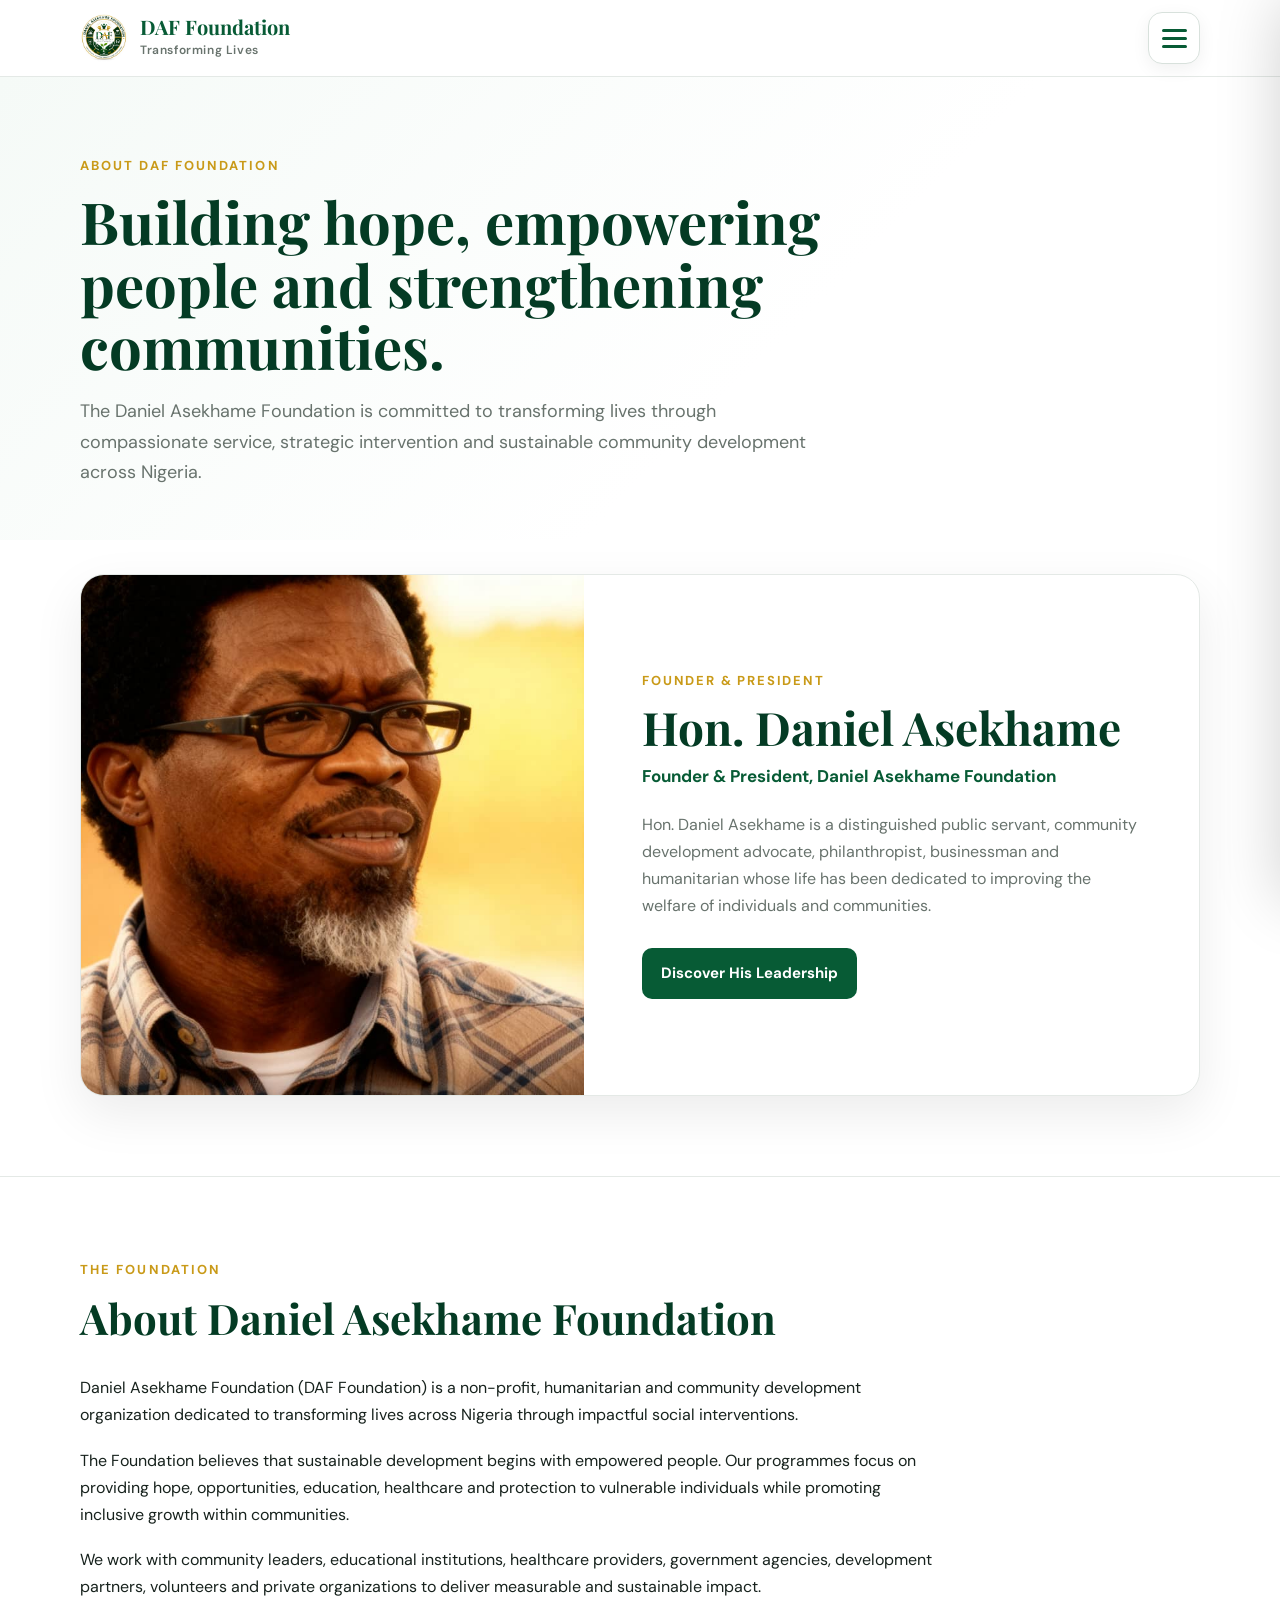
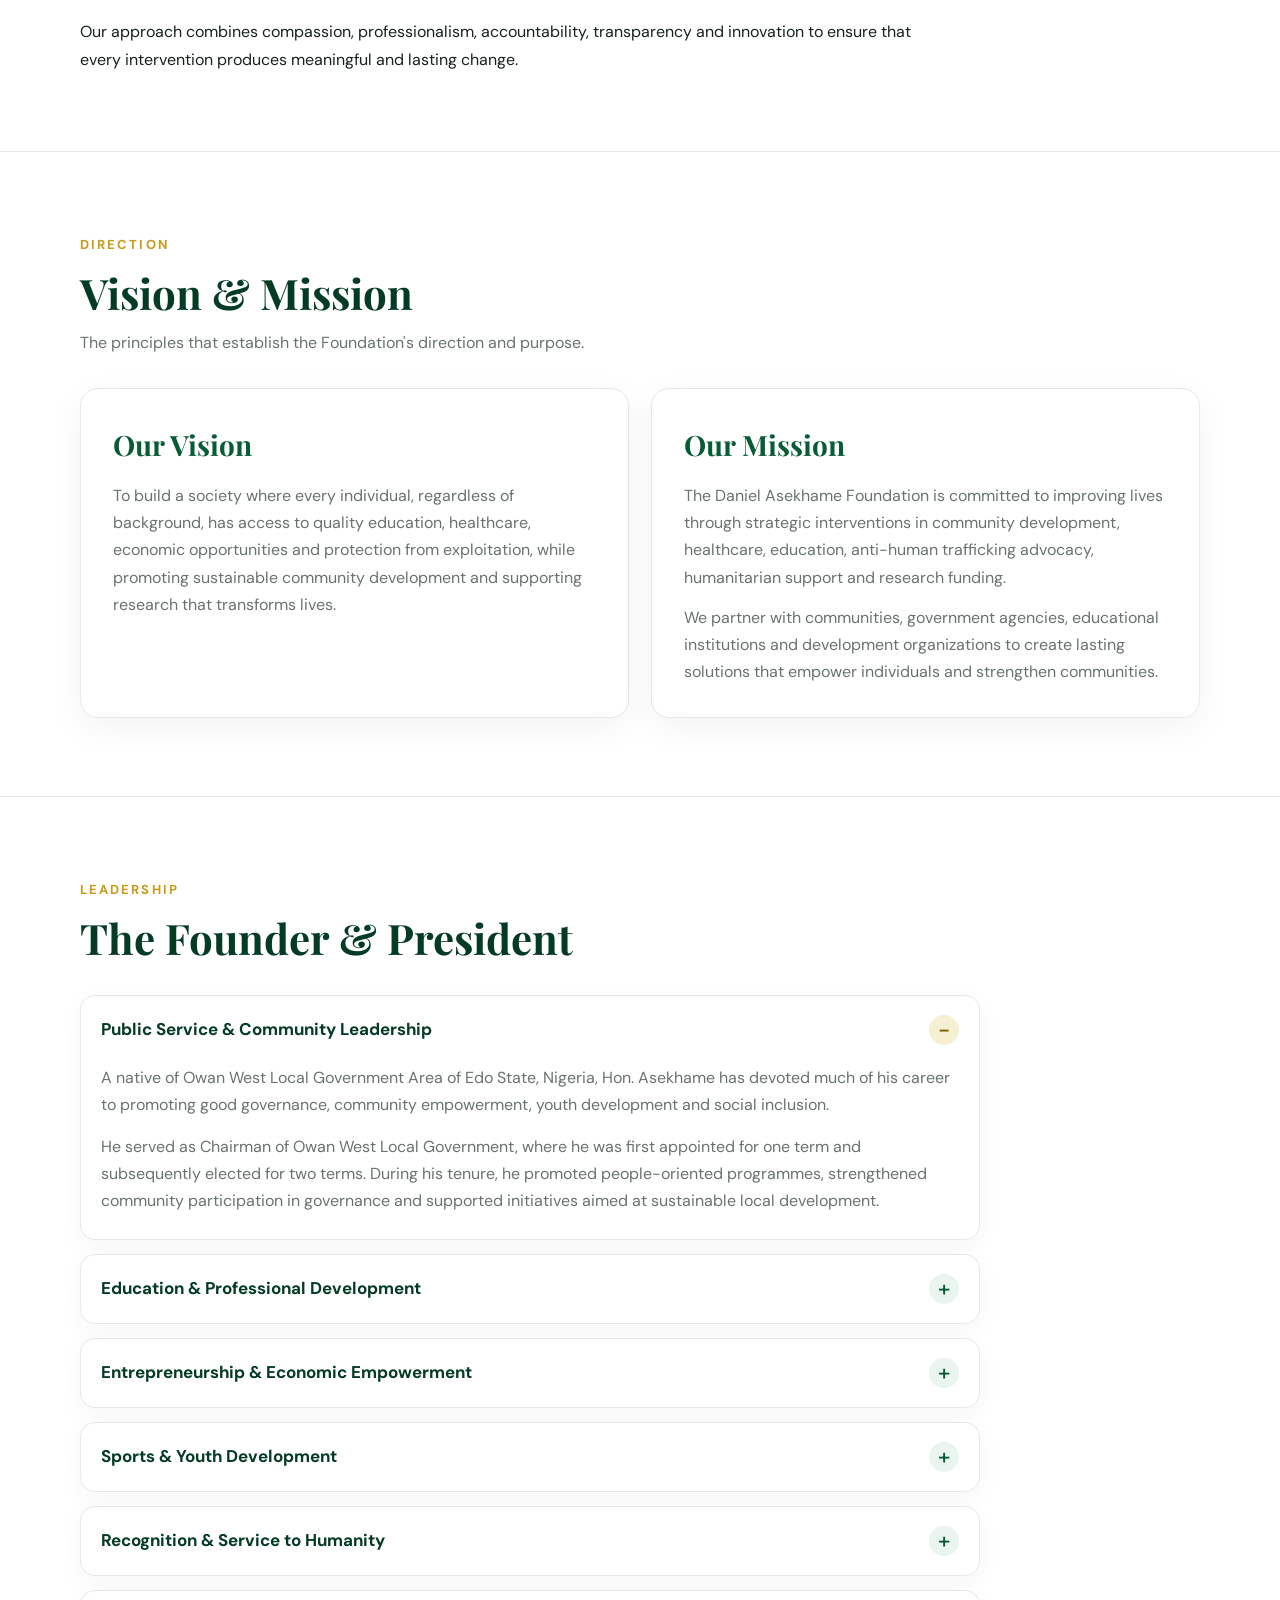
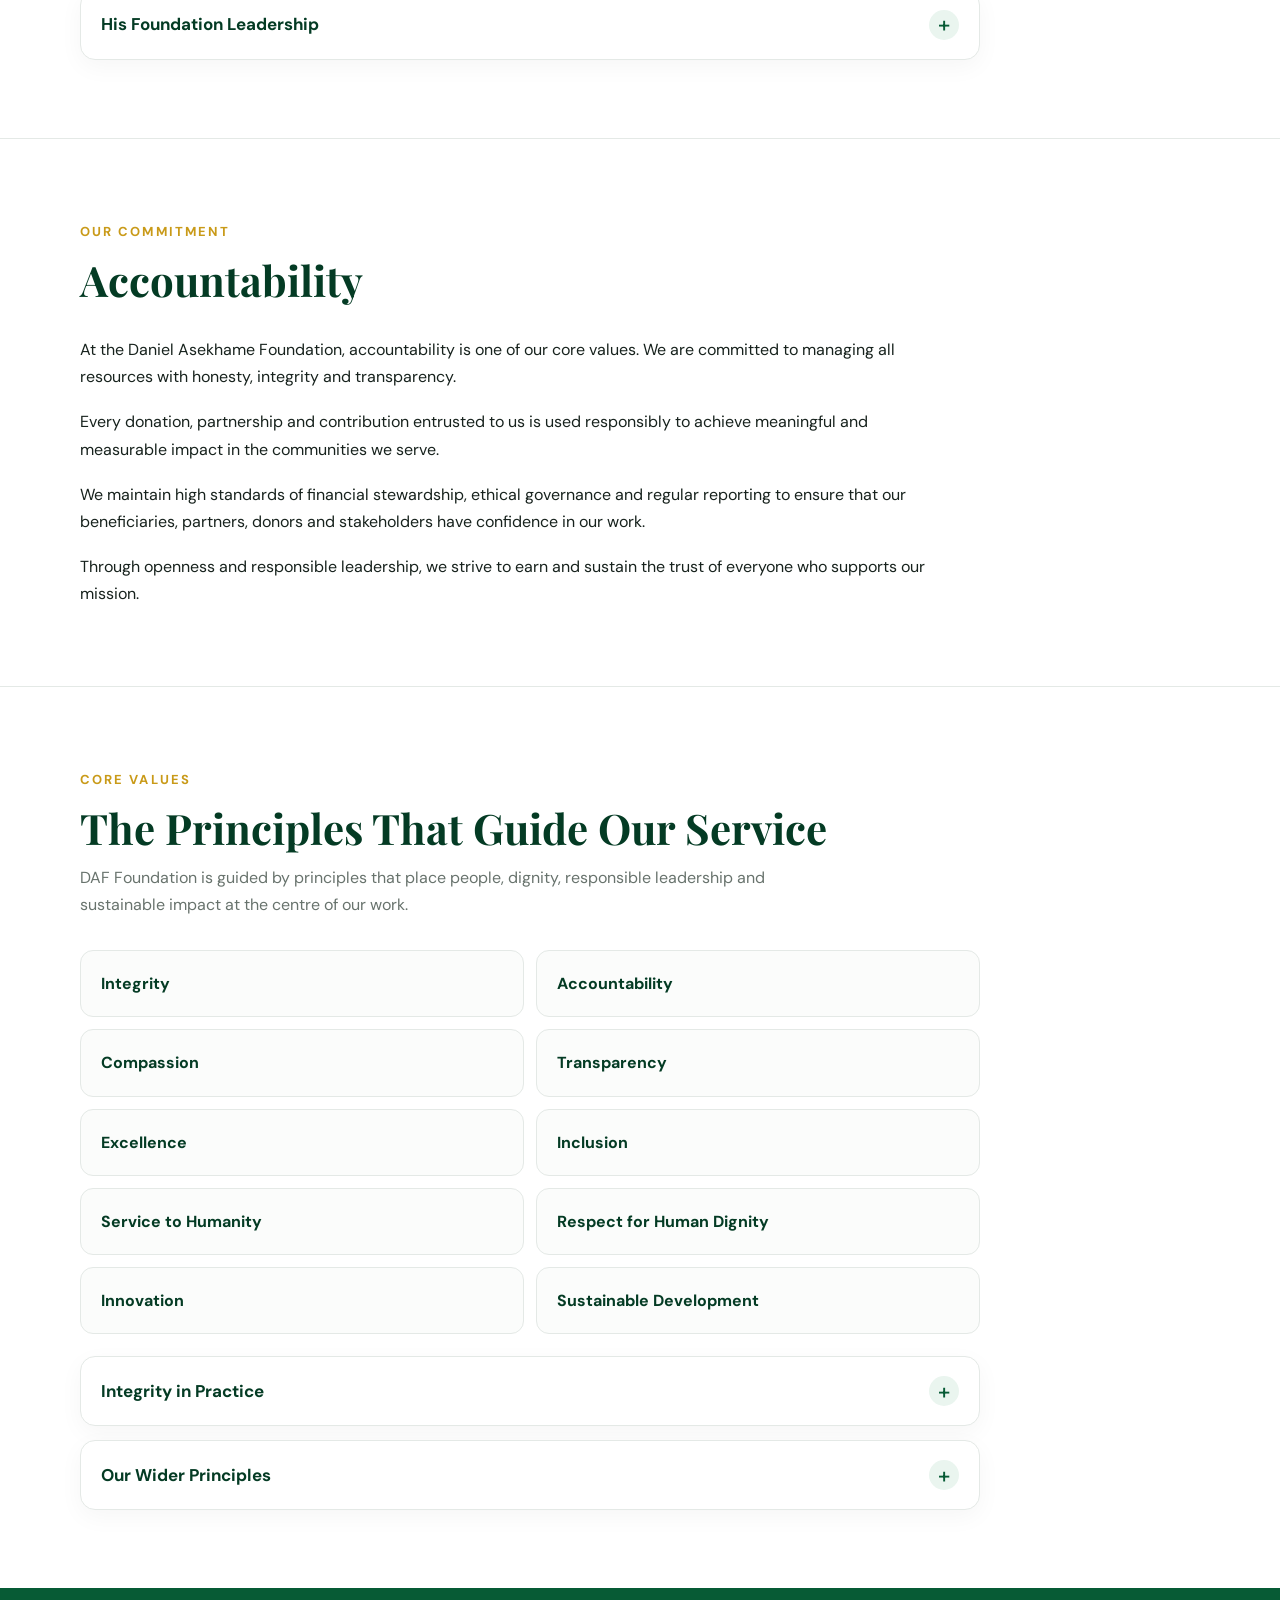
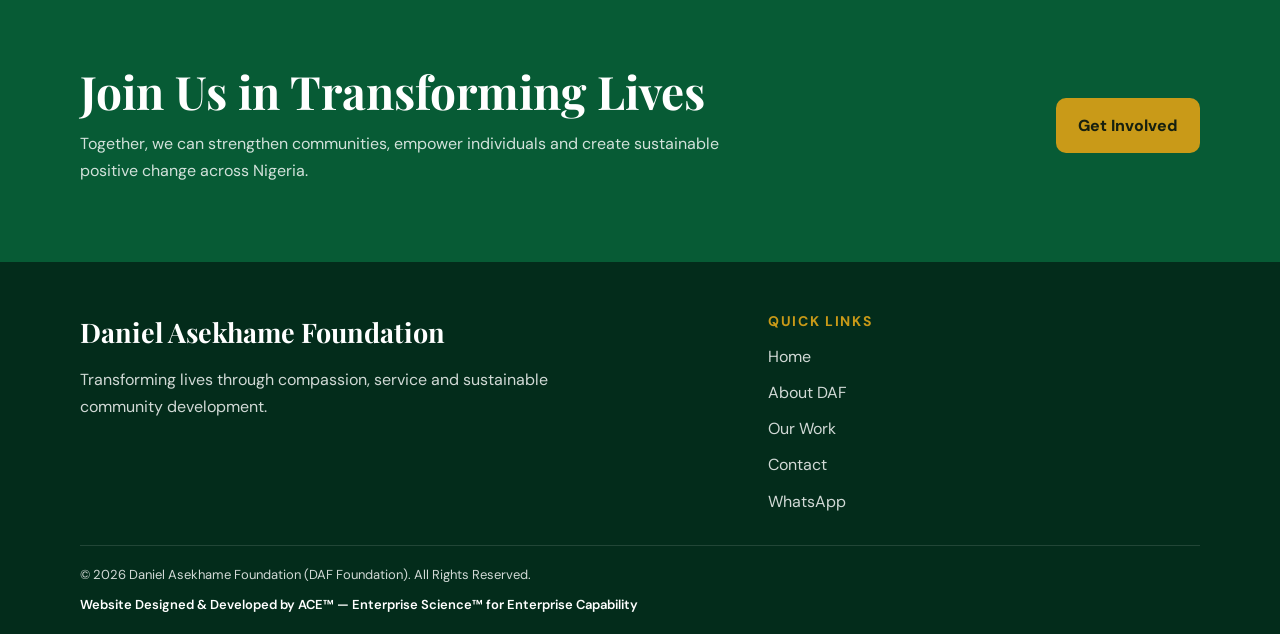
==== commit 9329dd64: "Update about.html" ====
--- a/about.html
+++ b/about.html
@@ -1,1100 +1,1873 @@
 <!DOCTYPE html>
-
 <html lang="en">
 
 <head>
 
-<meta charset="UTF-8">
-
-<meta name="viewport"
-      content="width=device-width, initial-scale=1.0">
-
-<meta name="description"
-      content="About the Daniel Asekhame Foundation — its founder, vision, mission, values and commitment to transforming lives and strengthening communities across Nigeria.">
-
-<meta name="author"
-      content="Daniel Asekhame Foundation">
-
-<meta name="theme-color"
-      content="#157347">
-
-<title>
-    About | Daniel Asekhame Foundation
-</title>
-
-<link rel="preconnect"
-      href="https://fonts.googleapis.com">
-
-<link rel="preconnect"
-      href="https://fonts.gstatic.com"
-      crossorigin>
-
-<link href="https://fonts.googleapis.com/css2?family=Poppins:wght@300;400;500;600;700;800&display=swap"
-      rel="stylesheet">
-
-<link rel="stylesheet"
-      href="https://cdnjs.cloudflare.com/ajax/libs/font-awesome/6.6.0/css/all.min.css">
-
-<link rel="stylesheet"
-      href="style.css">
+    <meta charset="UTF-8">
+
+    <meta
+        name="viewport"
+        content="width=device-width, initial-scale=1.0, maximum-scale=1.0, user-scalable=no">
+
+    <meta
+        name="description"
+        content="About the Daniel Asekhame Foundation — its vision, mission, leadership, values and commitment to transforming lives across Nigeria.">
+
+    <meta
+        name="theme-color"
+        content="#075b35">
+
+    <title>
+        About | Daniel Asekhame Foundation
+    </title>
+
+    <link
+        rel="preconnect"
+        href="https://fonts.googleapis.com">
+
+    <link
+        rel="preconnect"
+        href="https://fonts.gstatic.com"
+        crossorigin>
+
+    <link
+        href="https://fonts.googleapis.com/css2?family=DM+Sans:wght@400;500;600;700&family=Playfair+Display:wght@500;600;700&display=swap"
+        rel="stylesheet">
+
+    <style>
+
+        /* =========================================================
+           DAF FOUNDATION — ABOUT PAGE
+           CLEAN MVP PRESENTATION SYSTEM
+           ========================================================= */
+
+        :root {
+            --daf-green: #075b35;
+            --daf-green-dark: #043b24;
+            --daf-green-soft: #eaf5ef;
+            --daf-gold: #c99a18;
+            --daf-gold-soft: #f7efd1;
+            --daf-white: #ffffff;
+            --daf-ink: #17221d;
+            --daf-muted: #68736d;
+            --daf-line: #e4e9e6;
+            --daf-shadow: 0 18px 50px rgba(0, 0, 0, 0.08);
+            --radius: 18px;
+            --container: 1120px;
+        }
+
+        * {
+            box-sizing: border-box;
+            margin: 0;
+            padding: 0;
+        }
+
+        html {
+            scroll-behavior: smooth;
+        }
+
+        body {
+            font-family: "DM Sans", Arial, sans-serif;
+            background: #ffffff;
+            color: var(--daf-ink);
+            line-height: 1.7;
+            font-size: 16px;
+            overflow-x: hidden;
+        }
+
+        body.menu-open {
+            overflow: hidden;
+        }
+
+        img {
+            display: block;
+            max-width: 100%;
+        }
+
+        a {
+            color: inherit;
+            text-decoration: none;
+        }
+
+        button {
+            font: inherit;
+        }
+
+        .container {
+            width: min(100% - 32px, var(--container));
+            margin-inline: auto;
+        }
+
+
+        /* =========================================================
+           HEADER
+           ========================================================= */
+
+        .site-header {
+            position: sticky;
+            top: 0;
+            z-index: 1000;
+            background: rgba(255, 255, 255, 0.97);
+            border-bottom: 1px solid var(--daf-line);
+            backdrop-filter: blur(12px);
+        }
+
+        .header-inner {
+            min-height: 76px;
+            display: flex;
+            align-items: center;
+            justify-content: space-between;
+            gap: 20px;
+        }
+
+        .brand {
+            display: inline-flex;
+            align-items: center;
+            gap: 12px;
+            min-width: 0;
+        }
+
+        .brand-mark {
+            width: 48px;
+            height: 48px;
+            object-fit: contain;
+            border-radius: 50%;
+        }
+
+        .brand-copy {
+            min-width: 0;
+        }
+
+        .brand-name {
+            display: block;
+            color: var(--daf-green);
+            font-family: "Playfair Display", Georgia, serif;
+            font-size: 20px;
+            font-weight: 700;
+            line-height: 1.1;
+        }
+
+        .brand-tagline {
+            display: block;
+            margin-top: 2px;
+            color: var(--daf-muted);
+            font-size: 12px;
+            font-weight: 600;
+            letter-spacing: 0.05em;
+        }
+
+
+        /* =========================================================
+           HAMBURGER
+           ========================================================= */
+
+        .menu-button {
+            width: 52px;
+            height: 52px;
+            flex: 0 0 52px;
+            display: inline-flex;
+            align-items: center;
+            justify-content: center;
+            border: 1px solid #d8e1dc;
+            border-radius: 14px;
+            background: var(--daf-white);
+            color: var(--daf-green);
+            cursor: pointer;
+            box-shadow: 0 5px 18px rgba(0, 0, 0, 0.06);
+            transition:
+                background 0.2s ease,
+                color 0.2s ease,
+                transform 0.2s ease;
+        }
+
+        .menu-button:hover,
+        .menu-button:focus-visible {
+            background: var(--daf-green);
+            color: white;
+            outline: none;
+        }
+
+        .menu-button:active {
+            transform: scale(0.96);
+        }
+
+        .hamburger-lines {
+            width: 25px;
+            display: flex;
+            flex-direction: column;
+            gap: 5px;
+        }
+
+        .hamburger-lines span {
+            display: block;
+            width: 100%;
+            height: 3px;
+            border-radius: 3px;
+            background: currentColor;
+        }
+
+
+        /* =========================================================
+           MOBILE NAVIGATION DRAWER
+           ========================================================= */
+
+        .menu-overlay {
+            position: fixed;
+            inset: 0;
+            z-index: 1090;
+            background: rgba(3, 25, 16, 0.55);
+            opacity: 0;
+            visibility: hidden;
+            transition: opacity 0.25s ease;
+        }
+
+        .mobile-menu {
+            position: fixed;
+            top: 0;
+            right: 0;
+            z-index: 1100;
+            width: min(88vw, 390px);
+            height: 100dvh;
+            overflow-y: auto;
+            background: #ffffff;
+            box-shadow: -20px 0 60px rgba(0, 0, 0, 0.18);
+            transform: translateX(105%);
+            transition: transform 0.3s ease;
+        }
+
+        body.menu-open .mobile-menu {
+            transform: translateX(0);
+        }
+
+        body.menu-open .menu-overlay {
+            opacity: 1;
+            visibility: visible;
+        }
+
+        .mobile-menu-header {
+            min-height: 82px;
+            padding: 16px 20px;
+            display: flex;
+            align-items: center;
+            justify-content: space-between;
+            border-bottom: 1px solid var(--daf-line);
+            background: var(--daf-green);
+            color: white;
+        }
+
+        .mobile-menu-header h2 {
+            font-family: "Playfair Display", Georgia, serif;
+            font-size: 25px;
+        }
+
+        .close-menu {
+            width: 48px;
+            height: 48px;
+            display: inline-flex;
+            align-items: center;
+            justify-content: center;
+            border: 1px solid rgba(255,255,255,0.35);
+            border-radius: 12px;
+            background: transparent;
+            color: white;
+            font-size: 30px;
+            line-height: 1;
+            cursor: pointer;
+        }
+
+        .menu-section {
+            padding: 22px 20px;
+            border-bottom: 1px solid var(--daf-line);
+        }
+
+        .menu-section-label {
+            margin-bottom: 10px;
+            color: var(--daf-gold);
+            font-size: 12px;
+            font-weight: 700;
+            letter-spacing: 0.14em;
+        }
+
+        .menu-link {
+            display: flex;
+            align-items: center;
+            min-height: 48px;
+            padding: 8px 0;
+            color: var(--daf-ink);
+            font-size: 17px;
+            font-weight: 600;
+            border-bottom: 1px solid #f0f2f1;
+        }
+
+        .menu-link:last-child {
+            border-bottom: 0;
+        }
+
+        .menu-link:hover,
+        .menu-link:focus-visible {
+            color: var(--daf-green);
+            outline: none;
+        }
+
+
+        /* =========================================================
+           PAGE INTRO
+           ========================================================= */
+
+        .page-intro {
+            padding: 74px 0 52px;
+            background:
+                linear-gradient(
+                    135deg,
+                    #f5faf7 0%,
+                    #ffffff 60%
+                );
+        }
+
+        .eyebrow {
+            display: inline-block;
+            margin-bottom: 13px;
+            color: var(--daf-gold);
+            font-size: 13px;
+            font-weight: 700;
+            letter-spacing: 0.16em;
+            text-transform: uppercase;
+        }
+
+        .page-intro h1 {
+            max-width: 820px;
+            color: var(--daf-green-dark);
+            font-family: "Playfair Display", Georgia, serif;
+            font-size: clamp(34px, 6vw, 58px);
+            line-height: 1.08;
+            font-weight: 700;
+        }
+
+        .page-intro p {
+            max-width: 760px;
+            margin-top: 18px;
+            color: var(--daf-muted);
+            font-size: 18px;
+        }
+
+
+        /* =========================================================
+           FOUNDER FEATURE
+           ========================================================= */
+
+        .founder-feature {
+            padding: 34px 0 80px;
+        }
+
+        .founder-card {
+            display: grid;
+            grid-template-columns: minmax(280px, 0.9fr) minmax(0, 1.1fr);
+            overflow: hidden;
+            background: white;
+            border: 1px solid var(--daf-line);
+            border-radius: 24px;
+            box-shadow: var(--daf-shadow);
+        }
+
+        .founder-photo {
+            min-height: 520px;
+            background: var(--daf-green-soft);
+        }
+
+        .founder-photo img {
+            width: 100%;
+            height: 100%;
+            min-height: 520px;
+            object-fit: cover;
+            object-position: center;
+        }
+
+        .founder-copy {
+            padding: clamp(28px, 5vw, 58px);
+            display: flex;
+            flex-direction: column;
+            justify-content: center;
+        }
+
+        .founder-label {
+            margin-bottom: 10px;
+            color: var(--daf-gold);
+            font-size: 13px;
+            font-weight: 700;
+            letter-spacing: 0.14em;
+            text-transform: uppercase;
+        }
+
+        .founder-copy h2 {
+            color: var(--daf-green-dark);
+            font-family: "Playfair Display", Georgia, serif;
+            font-size: clamp(30px, 4vw, 46px);
+            line-height: 1.12;
+        }
+
+        .founder-role {
+            margin-top: 8px;
+            color: var(--daf-green);
+            font-size: 17px;
+            font-weight: 700;
+        }
+
+        .founder-copy p {
+            margin-top: 20px;
+            color: var(--daf-muted);
+        }
+
+        .founder-button {
+            width: fit-content;
+            margin-top: 28px;
+            padding: 13px 19px;
+            border-radius: 10px;
+            background: var(--daf-green);
+            color: white;
+            font-size: 15px;
+            font-weight: 700;
+        }
+
+        .founder-button:hover,
+        .founder-button:focus-visible {
+            background: var(--daf-green-dark);
+            outline: none;
+        }
+
+
+        /* =========================================================
+           CONTENT SECTIONS
+           ========================================================= */
+
+        .content-section {
+            padding: 78px 0;
+            border-top: 1px solid var(--daf-line);
+        }
+
+        .section-heading {
+            max-width: 760px;
+            margin-bottom: 32px;
+        }
+
+        .section-heading h2 {
+            color: var(--daf-green-dark);
+            font-family: "Playfair Display", Georgia, serif;
+            font-size: clamp(29px, 4vw, 42px);
+            line-height: 1.15;
+        }
+
+        .section-heading p {
+            margin-top: 12px;
+            color: var(--daf-muted);
+        }
+
+        .prose {
+            max-width: 860px;
+        }
+
+        .prose p + p {
+            margin-top: 18px;
+        }
+
+        .prose strong {
+            color: var(--daf-green-dark);
+        }
+
+
+        /* =========================================================
+           VISION / MISSION
+           ========================================================= */
+
+        .principles-grid {
+            display: grid;
+            grid-template-columns: repeat(2, minmax(0, 1fr));
+            gap: 22px;
+        }
+
+        .principle-card {
+            padding: 32px;
+            border: 1px solid var(--daf-line);
+            border-radius: var(--radius);
+            background: #ffffff;
+            box-shadow: 0 10px 35px rgba(0, 0, 0, 0.05);
+        }
+
+        .principle-card h3 {
+            color: var(--daf-green);
+            font-family: "Playfair Display", Georgia, serif;
+            font-size: 28px;
+        }
+
+        .principle-card p {
+            margin-top: 13px;
+            color: var(--daf-muted);
+        }
+
+
+        /* =========================================================
+           COLLAPSIBLE CONTENT
+           ========================================================= */
+
+        .accordion-stack {
+            display: grid;
+            gap: 14px;
+            max-width: 900px;
+        }
+
+        details {
+            overflow: hidden;
+            border: 1px solid var(--daf-line);
+            border-radius: 15px;
+            background: white;
+            box-shadow: 0 7px 25px rgba(0, 0, 0, 0.04);
+        }
+
+        summary {
+            position: relative;
+            display: flex;
+            align-items: center;
+            justify-content: space-between;
+            gap: 20px;
+            min-height: 68px;
+            padding: 16px 20px;
+            color: var(--daf-green-dark);
+            font-size: 17px;
+            font-weight: 700;
+            cursor: pointer;
+            list-style: none;
+        }
+
+        summary::-webkit-details-marker {
+            display: none;
+        }
+
+        summary::after {
+            content: "+";
+            flex: 0 0 auto;
+            width: 30px;
+            height: 30px;
+            display: inline-flex;
+            align-items: center;
+            justify-content: center;
+            border-radius: 50%;
+            background: var(--daf-green-soft);
+            color: var(--daf-green);
+            font-size: 22px;
+            font-weight: 500;
+        }
+
+        details[open] summary::after {
+            content: "−";
+            background: var(--daf-gold-soft);
+            color: #795d00;
+        }
+
+        .details-content {
+            padding: 0 20px 24px;
+            color: var(--daf-muted);
+        }
+
+        .details-content p + p {
+            margin-top: 15px;
+        }
+
+
+        /* =========================================================
+           VALUES
+           ========================================================= */
+
+        .values-grid {
+            display: grid;
+            grid-template-columns: repeat(2, minmax(0, 1fr));
+            gap: 12px;
+            max-width: 900px;
+        }
+
+        .value-item {
+            padding: 19px 20px;
+            border: 1px solid var(--daf-line);
+            border-radius: 13px;
+            background: #fbfcfb;
+            color: var(--daf-green-dark);
+            font-weight: 700;
+        }
+
+
+        /* =========================================================
+           CTA
+           ========================================================= */
+
+        .cta-section {
+            padding: 78px 0;
+            background: var(--daf-green);
+            color: white;
+        }
+
+        .cta-inner {
+            display: flex;
+            align-items: center;
+            justify-content: space-between;
+            gap: 30px;
+        }
+
+        .cta-inner h2 {
+            font-family: "Playfair Display", Georgia, serif;
+            font-size: clamp(30px, 5vw, 46px);
+            line-height: 1.12;
+        }
+
+        .cta-inner p {
+            max-width: 650px;
+            margin-top: 12px;
+            color: rgba(255,255,255,0.82);
+        }
+
+        .cta-button {
+            flex: 0 0 auto;
+            padding: 14px 22px;
+            border-radius: 10px;
+            background: var(--daf-gold);
+            color: #17200f;
+            font-weight: 800;
+        }
+
+        .cta-button:hover,
+        .cta-button:focus-visible {
+            background: #dfb52c;
+            outline: none;
+        }
+
+
+        /* =========================================================
+           FOOTER
+           ========================================================= */
+
+        .site-footer {
+            background: #032c1b;
+            color: rgba(255,255,255,0.82);
+        }
+
+        .footer-main {
+            padding: 48px 0 30px;
+            display: grid;
+            grid-template-columns: 1.2fr 0.8fr;
+            gap: 40px;
+        }
+
+        .footer-brand h2 {
+            color: white;
+            font-family: "Playfair Display", Georgia, serif;
+            font-size: 27px;
+        }
+
+        .footer-brand p {
+            max-width: 520px;
+            margin-top: 10px;
+        }
+
+        .footer-links h3 {
+            color: var(--daf-gold);
+            font-size: 14px;
+            text-transform: uppercase;
+            letter-spacing: 0.12em;
+        }
+
+        .footer-links a {
+            display: block;
+            margin-top: 9px;
+        }
+
+        .footer-links a:hover {
+            color: white;
+        }
+
+        .footer-bottom {
+            padding: 18px 0;
+            border-top: 1px solid rgba(255,255,255,0.12);
+            font-size: 13px;
+        }
+
+        .ace-credit {
+            display: inline-block;
+            margin-top: 8px;
+            color: white;
+            font-weight: 600;
+        }
+
+        .ace-credit:hover {
+            color: var(--daf-gold);
+        }
+
+
+        /* =========================================================
+           TABLET
+           ========================================================= */
+
+        @media (max-width: 800px) {
+
+            .founder-card {
+                grid-template-columns: 1fr;
+            }
+
+            .founder-photo,
+            .founder-photo img {
+                min-height: 420px;
+            }
+
+            .principles-grid,
+            .values-grid,
+            .footer-main {
+                grid-template-columns: 1fr;
+            }
+
+            .cta-inner {
+                align-items: flex-start;
+                flex-direction: column;
+            }
+
+        }
+
+
+        /* =========================================================
+           PHONE
+           ========================================================= */
+
+        @media (max-width: 600px) {
+
+            body {
+                font-size: 16px;
+            }
+
+            .container {
+                width: min(100% - 24px, var(--container));
+            }
+
+            .header-inner {
+                min-height: 70px;
+            }
+
+            .brand-mark {
+                width: 43px;
+                height: 43px;
+            }
+
+            .brand-name {
+                font-size: 17px;
+            }
+
+            .brand-tagline {
+                font-size: 10px;
+            }
+
+            .menu-button {
+                width: 52px;
+                height: 52px;
+            }
+
+            .page-intro {
+                padding: 55px 0 38px;
+            }
+
+            .page-intro p {
+                font-size: 16px;
+            }
+
+            .founder-feature {
+                padding: 24px 0 55px;
+            }
+
+            .founder-photo,
+            .founder-photo img {
+                min-height: 360px;
+            }
+
+            .founder-copy {
+                padding: 28px 22px 32px;
+            }
+
+            .content-section {
+                padding: 55px 0;
+            }
+
+            .principle-card {
+                padding: 25px;
+            }
+
+            summary {
+                min-height: 64px;
+                padding: 14px 16px;
+                font-size: 16px;
+            }
+
+            .details-content {
+                padding: 0 16px 20px;
+            }
+
+            .cta-section {
+                padding: 58px 0;
+            }
+
+            .cta-button {
+                width: 100%;
+                text-align: center;
+            }
+
+            .footer-main {
+                padding: 40px 0 26px;
+            }
+
+        }
+
+
+        /* =========================================================
+           ACCESSIBILITY
+           ========================================================= */
+
+        @media (prefers-reduced-motion: reduce) {
+
+            html {
+                scroll-behavior: auto;
+            }
+
+            *,
+            *::before,
+            *::after {
+                transition: none !important;
+            }
+
+        }
+
+    </style>
 
 </head>
 
+
 <body>
 
-<!-- =====================================================
-     HEADER
-===================================================== -->
-
-<header class="header">
-
-<div class="container">
-
-    <a href="index.html"
-       class="logo"
-       aria-label="DAF Foundation Home">
-
-        <img src="images/daf-logo.png"
-             alt="Daniel Asekhame Foundation">
-
-        <div class="logo-text">
-
-            <h1>
-                DAF Foundation
-            </h1>
-
-            <span>
-                Transforming Lives
-            </span>
-
-        </div>
-
-    </a>
-
-
-    <div class="header-actions">
-
-        <a href="https://wa.me/2348060388776"
-           class="btn btn-primary"
-           target="_blank"
-           rel="noopener">
-
-            Connect
-
-        </a>
-
-
-        <button id="menu-toggle"
-                class="menu-toggle"
+
+    <!-- =========================================================
+         HEADER
+         ========================================================= -->
+
+    <header class="site-header">
+
+        <div class="container header-inner">
+
+            <a
+                href="index.html"
+                class="brand"
+                aria-label="DAF Foundation Home">
+
+                <img
+                    src="images/IMG-20260803-WA0001(1).jpg"
+                    class="brand-mark"
+                    alt="Daniel Asekhame Foundation corporate logo">
+
+                <span class="brand-copy">
+
+                    <span class="brand-name">
+                        DAF Foundation
+                    </span>
+
+                    <span class="brand-tagline">
+                        Transforming Lives
+                    </span>
+
+                </span>
+
+            </a>
+
+
+            <button
+                class="menu-button"
+                id="menu-toggle"
                 type="button"
-                aria-label="Open navigation"
+                aria-label="Open navigation menu"
                 aria-expanded="false"
                 aria-controls="mobile-menu">
 
-            <i class="fas fa-bars"
-               aria-hidden="true">
-            </i>
-
-        </button>
-
+                <span class="hamburger-lines" aria-hidden="true">
+                    <span></span>
+                    <span></span>
+                    <span></span>
+                </span>
+
+            </button>
+
+        </div>
+
+    </header>
+
+
+    <!-- =========================================================
+         MENU OVERLAY
+         ========================================================= -->
+
+    <div
+        class="menu-overlay"
+        id="menu-overlay"
+        aria-hidden="true">
     </div>
 
-</div>
-
-</header>
-
-<!-- =====================================================
-     MOBILE NAVIGATION
-===================================================== -->
-
-<div class="menu-overlay"
-     id="menu-overlay"
-     aria-hidden="true">
-</div>
-
-<aside class="mobile-menu"
-       id="mobile-menu"
-       aria-hidden="true">
-
-<div class="mobile-menu-header">
-
-    <h2>
-        Navigation
-    </h2>
-
-    <button id="close-menu"
-            class="close-menu"
-            type="button"
-            aria-label="Close navigation">
-
-        &times;
-
-    </button>
-
-</div>
-
-
-<nav aria-label="Mobile Navigation">
-
-
-    <div class="menu-section">
-
-        <h3>
-            HOME
-        </h3>
-
-        <a href="index.html">
-            Home
-        </a>
-
-    </div>
-
-
-    <div class="menu-section">
-
-        <h3>
-            ABOUT DAF
-        </h3>
-
-        <a href="about.html">
-            About the Foundation
-        </a>
-
-        <a href="#vision">
-            Vision &amp; Mission
-        </a>
-
-        <a href="#founder">
-            Founder &amp; President
-        </a>
-
-        <a href="#values">
-            Core Values
-        </a>
-
-        <a href="#commitment">
-            Our Commitment
-        </a>
-
-    </div>
-
-
-    <div class="menu-section">
-
-        <h3>
-            OUR WORK
-        </h3>
-
-        <a href="programmes.html">
-            Programmes
-        </a>
-
-        <a href="programmes.html#focus">
-            Areas of Focus
-        </a>
-
-        <a href="programmes.html#impact">
-            Impact
-        </a>
-
-    </div>
-
-
-    <div class="menu-section">
-
-        <h3>
-            GET INVOLVED
-        </h3>
-
-        <a href="programmes.html#volunteer">
-            Volunteer
-        </a>
-
-        <a href="programmes.html#partner">
-            Partner With Us
-        </a>
-
-        <a href="https://wa.me/2348060388776"
-           target="_blank"
-           rel="noopener">
-
-            WhatsApp Enquiries
-
-        </a>
-
-    </div>
-
-
-    <div class="menu-section">
-
-        <h3>
-            CONNECT
-        </h3>
-
-        <a href="index.html#contact">
-            Contact
-        </a>
-
-        <a href="https://wa.me/2348060388776"
-           target="_blank"
-           rel="noopener">
-
-            WhatsApp
-
-        </a>
-
-    </div>
-
-</nav>
-
-</aside>
-
-<main>
-
-<!-- =====================================================
-     ABOUT INTRODUCTION
-===================================================== -->
-
-<section class="page-banner">
-
-<div class="container">
-
-    <span class="hero-tag">
-        About DAF Foundation
-    </span>
-
-    <h2>
-        Building Hope.
-        Empowering People.
-        Strengthening Communities.
-    </h2>
-
-    <p>
-        The Daniel Asekhame Foundation is built around a simple commitment:
-        to use service, compassion and purposeful action to improve lives.
-    </p>
-
-</div>
-
-</section>
-
-<!-- =====================================================
-     FOUNDATION OVERVIEW
-===================================================== -->
-
-<section class="about-section">
-
-<div class="container">
-
-    <div class="section-heading">
-
-        <span>
-            Who We Are
-        </span>
-
-        <h2>
-            Daniel Asekhame Foundation
-        </h2>
-
-    </div>
-
-
-    <div class="about-content-full">
-
-        <p>
-            Daniel Asekhame Foundation (DAF Foundation) is a non-profit,
-            humanitarian and community development organization dedicated
-            to transforming lives across Nigeria through impactful social
-            interventions.
-        </p>
-
-        <p>
-            The Foundation believes that sustainable development begins
-            with empowered people. Our programmes focus on providing hope,
-            opportunities, education, healthcare and protection to
-            vulnerable individuals while promoting inclusive growth within
-            communities.
-        </p>
-
-        <p>
-            We work with community leaders, educational institutions,
-            healthcare providers, government agencies, development
-            partners, volunteers and private organizations to deliver
-            meaningful and sustainable impact.
-        </p>
-
-        <p>
-            Our approach combines compassion, professionalism,
-            accountability, transparency and innovation to ensure that
-            every intervention contributes to lasting positive change.
-        </p>
-
-    </div>
-
-</div>
-
-</section>
-
-<!-- =====================================================
-     VISION & MISSION
-===================================================== -->
-
-<section class="vision-mission-page"
-         id="vision">
-
-<div class="container">
-
-    <div class="section-heading">
-
-        <span>
-            Direction
-        </span>
-
-        <h2>
-            Vision &amp; Mission
-        </h2>
-
-    </div>
-
-
-    <div class="vision-mission-grid">
-
-
-        <article class="vision-card">
-
-            <div class="section-icon">
-
-                <i class="fas fa-eye"
-                   aria-hidden="true">
-                </i>
+
+    <!-- =========================================================
+         MOBILE NAVIGATION
+         ========================================================= -->
+
+    <aside
+        class="mobile-menu"
+        id="mobile-menu"
+        aria-hidden="true">
+
+        <div class="mobile-menu-header">
+
+            <h2>
+                Navigation
+            </h2>
+
+            <button
+                class="close-menu"
+                id="close-menu"
+                type="button"
+                aria-label="Close navigation menu">
+
+                &times;
+
+            </button>
+
+        </div>
+
+
+        <nav aria-label="Main Navigation">
+
+
+            <div class="menu-section">
+
+                <div class="menu-section-label">
+                    HOME
+                </div>
+
+                <a
+                    class="menu-link"
+                    href="index.html">
+
+                    Home
+
+                </a>
 
             </div>
 
-            <h3>
-                Our Vision
-            </h3>
+
+            <div class="menu-section">
+
+                <div class="menu-section-label">
+                    ABOUT DAF
+                </div>
+
+                <a
+                    class="menu-link"
+                    href="#foundation">
+
+                    About the Foundation
+
+                </a>
+
+                <a
+                    class="menu-link"
+                    href="#vision">
+
+                    Vision & Mission
+
+                </a>
+
+                <a
+                    class="menu-link"
+                    href="#founder">
+
+                    Founder & President
+
+                </a>
+
+                <a
+                    class="menu-link"
+                    href="#values">
+
+                    Core Values
+
+                </a>
+
+                <a
+                    class="menu-link"
+                    href="#accountability">
+
+                    Accountability
+
+                </a>
+
+            </div>
+
+
+            <div class="menu-section">
+
+                <div class="menu-section-label">
+                    OUR WORK
+                </div>
+
+                <a
+                    class="menu-link"
+                    href="programmes.html">
+
+                    Our Work
+
+                </a>
+
+                <a
+                    class="menu-link"
+                    href="programmes.html#focus">
+
+                    Areas of Focus
+
+                </a>
+
+                <a
+                    class="menu-link"
+                    href="programmes.html#impact">
+
+                    Impact
+
+                </a>
+
+            </div>
+
+
+            <div class="menu-section">
+
+                <div class="menu-section-label">
+                    GET INVOLVED
+                </div>
+
+                <a
+                    class="menu-link"
+                    href="programmes.html#volunteer">
+
+                    Volunteer
+
+                </a>
+
+                <a
+                    class="menu-link"
+                    href="programmes.html#partner">
+
+                    Partner With Us
+
+                </a>
+
+                <a
+                    class="menu-link"
+                    href="https://wa.me/2348060388776"
+                    target="_blank"
+                    rel="noopener">
+
+                    WhatsApp Enquiries
+
+                </a>
+
+            </div>
+
+
+            <div class="menu-section">
+
+                <div class="menu-section-label">
+                    CONNECT
+                </div>
+
+                <a
+                    class="menu-link"
+                    href="index.html#contact">
+
+                    Contact
+
+                </a>
+
+                <a
+                    class="menu-link"
+                    href="https://wa.me/2348060388776"
+                    target="_blank"
+                    rel="noopener">
+
+                    WhatsApp
+
+                </a>
+
+            </div>
+
+        </nav>
+
+    </aside>
+
+
+    <main>
+
+
+        <!-- =====================================================
+             PAGE INTRO
+             ===================================================== -->
+
+        <section class="page-intro">
+
+            <div class="container">
+
+                <span class="eyebrow">
+                    About DAF Foundation
+                </span>
+
+                <h1>
+                    Building hope, empowering people and strengthening communities.
+                </h1>
+
+                <p>
+                    The Daniel Asekhame Foundation is committed to transforming lives through compassionate service, strategic intervention and sustainable community development across Nigeria.
+                </p>
+
+            </div>
+
+        </section>
+
+
+        <!-- =====================================================
+             FOUNDER
+             ===================================================== -->
+
+        <section
+            class="founder-feature"
+            id="founder">
+
+            <div class="container">
+
+                <div class="founder-card">
+
+                    <div class="founder-photo">
+
+                        <img
+                            src="images/IMG-20260803-WA0003.jpg"
+                            alt="Founder and President of the Daniel Asekhame Foundation"
+                            loading="eager">
+
+                    </div>
+
+
+                    <div class="founder-copy">
+
+                        <span class="founder-label">
+                            Founder & President
+                        </span>
+
+                        <h2>
+                            Hon. Daniel Asekhame
+                        </h2>
+
+                        <div class="founder-role">
+                            Founder & President, Daniel Asekhame Foundation
+                        </div>
+
+                        <p>
+                            Hon. Daniel Asekhame is a distinguished public servant, community development advocate, philanthropist, businessman and humanitarian whose life has been dedicated to improving the welfare of individuals and communities.
+                        </p>
+
+                        <a
+                            href="#leadership"
+                            class="founder-button">
+
+                            Discover His Leadership
+
+                        </a>
+
+                    </div>
+
+                </div>
+
+            </div>
+
+        </section>
+
+
+        <!-- =====================================================
+             FOUNDATION
+             ===================================================== -->
+
+        <section
+            class="content-section"
+            id="foundation">
+
+            <div class="container">
+
+                <div class="section-heading">
+
+                    <span class="eyebrow">
+                        The Foundation
+                    </span>
+
+                    <h2>
+                        About Daniel Asekhame Foundation
+                    </h2>
+
+                </div>
+
+
+                <div class="prose">
+
+                    <p>
+                        Daniel Asekhame Foundation (DAF Foundation) is a non-profit, humanitarian and community development organization dedicated to transforming lives across Nigeria through impactful social interventions.
+                    </p>
+
+                    <p>
+                        The Foundation believes that sustainable development begins with empowered people. Our programmes focus on providing hope, opportunities, education, healthcare and protection to vulnerable individuals while promoting inclusive growth within communities.
+                    </p>
+
+                    <p>
+                        We work with community leaders, educational institutions, healthcare providers, government agencies, development partners, volunteers and private organizations to deliver measurable and sustainable impact.
+                    </p>
+
+                    <p>
+                        Our approach combines compassion, professionalism, accountability, transparency and innovation to ensure that every intervention produces meaningful and lasting change.
+                    </p>
+
+                </div>
+
+            </div>
+
+        </section>
+
+
+        <!-- =====================================================
+             VISION & MISSION
+             ===================================================== -->
+
+        <section
+            class="content-section"
+            id="vision">
+
+            <div class="container">
+
+                <div class="section-heading">
+
+                    <span class="eyebrow">
+                        Direction
+                    </span>
+
+                    <h2>
+                        Vision & Mission
+                    </h2>
+
+                    <p>
+                        The principles that establish the Foundation's direction and purpose.
+                    </p>
+
+                </div>
+
+
+                <div class="principles-grid">
+
+
+                    <article class="principle-card">
+
+                        <h3>
+                            Our Vision
+                        </h3>
+
+                        <p>
+                            To build a society where every individual, regardless of background, has access to quality education, healthcare, economic opportunities and protection from exploitation, while promoting sustainable community development and supporting research that transforms lives.
+                        </p>
+
+                    </article>
+
+
+                    <article class="principle-card">
+
+                        <h3>
+                            Our Mission
+                        </h3>
+
+                        <p>
+                            The Daniel Asekhame Foundation is committed to improving lives through strategic interventions in community development, healthcare, education, anti-human trafficking advocacy, humanitarian support and research funding.
+                        </p>
+
+                        <p>
+                            We partner with communities, government agencies, educational institutions and development organizations to create lasting solutions that empower individuals and strengthen communities.
+                        </p>
+
+                    </article>
+
+
+                </div>
+
+            </div>
+
+        </section>
+
+
+        <!-- =====================================================
+             LEADERSHIP
+             ===================================================== -->
+
+        <section
+            class="content-section"
+            id="leadership">
+
+            <div class="container">
+
+                <div class="section-heading">
+
+                    <span class="eyebrow">
+                        Leadership
+                    </span>
+
+                    <h2>
+                        The Founder & President
+                    </h2>
+
+                </div>
+
+
+                <div class="accordion-stack">
+
+
+                    <details open>
+
+                        <summary>
+                            Public Service & Community Leadership
+                        </summary>
+
+                        <div class="details-content">
+
+                            <p>
+                                A native of Owan West Local Government Area of Edo State, Nigeria, Hon. Asekhame has devoted much of his career to promoting good governance, community empowerment, youth development and social inclusion.
+                            </p>
+
+                            <p>
+                                He served as Chairman of Owan West Local Government, where he was first appointed for one term and subsequently elected for two terms. During his tenure, he promoted people-oriented programmes, strengthened community participation in governance and supported initiatives aimed at sustainable local development.
+                            </p>
+
+                        </div>
+
+                    </details>
+
+
+                    <details>
+
+                        <summary>
+                            Education & Professional Development
+                        </summary>
+
+                        <div class="details-content">
+
+                            <p>
+                                Hon. Asekhame holds a Bachelor of Science (B.Sc.) degree from Ambrose Alli University, Ekpoma, and a Master of Science (M.Sc.) degree from the University of Benin.
+                            </p>
+
+                            <p>
+                                He is also a certified Project Management Professional (PMP).
+                            </p>
+
+                        </div>
+
+                    </details>
+
+
+                    <details>
+
+                        <summary>
+                            Entrepreneurship & Economic Empowerment
+                        </summary>
+
+                        <div class="details-content">
+
+                            <p>
+                                Beyond politics and public service, he is an accomplished entrepreneur and the Chief Executive Officer of Dase Kingsgate Ltd and Landlion Haulage Ltd.
+                            </p>
+
+                            <p>
+                                His business experience has reinforced his belief that economic empowerment, entrepreneurship and job creation are essential tools for reducing poverty and promoting sustainable development.
+                            </p>
+
+                        </div>
+
+                    </details>
+
+
+                    <details>
+
+                        <summary>
+                            Sports & Youth Development
+                        </summary>
+
+                        <div class="details-content">
+
+                            <p>
+                                His passion for sports also earned him recognition as the former Chairman of the Edo State Volleyball Association, where he contributed to the growth and development of volleyball and youth participation in sports across the state.
+                            </p>
+
+                        </div>
+
+                    </details>
+
+
+                    <details>
+
+                        <summary>
+                            Recognition & Service to Humanity
+                        </summary>
+
+                        <div class="details-content">
+
+                            <p>
+                                In recognition of his outstanding service to humanity and community development, Hon. Daniel Asekhame has received more than thirty awards and honours from professional bodies, civic organizations, religious institutions, youth groups and community associations.
+                            </p>
+
+                            <p>
+                                He is also a recipient of the prestigious Rotary International Paul Harris Fellow (PHF) Award.
+                            </p>
+
+                        </div>
+
+                    </details>
+
+
+                    <details>
+
+                        <summary>
+                            His Foundation Leadership
+                        </summary>
+
+                        <div class="details-content">
+
+                            <p>
+                                As Founder and President of the Daniel Asekhame Foundation, he provides strategic leadership for programmes focused on community development, healthcare, education, anti-human trafficking advocacy, humanitarian assistance, youth and women empowerment and research funding.
+                            </p>
+
+                            <p>
+                                Hon. Daniel Asekhame firmly believes that true leadership is measured not by positions held but by the number of lives positively impacted.
+                            </p>
+
+                            <p>
+                                His vision is to build a Foundation that serves as a beacon of hope, promotes equal opportunities, supports innovation and research, and leaves a lasting legacy of compassion, service and transformational leadership for future generations.
+                            </p>
+
+                        </div>
+
+                    </details>
+
+
+                </div>
+
+            </div>
+
+        </section>
+
+
+        <!-- =====================================================
+             ACCOUNTABILITY
+             ===================================================== -->
+
+        <section
+            class="content-section"
+            id="accountability">
+
+            <div class="container">
+
+                <div class="section-heading">
+
+                    <span class="eyebrow">
+                        Our Commitment
+                    </span>
+
+                    <h2>
+                        Accountability
+                    </h2>
+
+                </div>
+
+
+                <div class="prose">
+
+                    <p>
+                        At the Daniel Asekhame Foundation, accountability is one of our core values. We are committed to managing all resources with honesty, integrity and transparency.
+                    </p>
+
+                    <p>
+                        Every donation, partnership and contribution entrusted to us is used responsibly to achieve meaningful and measurable impact in the communities we serve.
+                    </p>
+
+                    <p>
+                        We maintain high standards of financial stewardship, ethical governance and regular reporting to ensure that our beneficiaries, partners, donors and stakeholders have confidence in our work.
+                    </p>
+
+                    <p>
+                        Through openness and responsible leadership, we strive to earn and sustain the trust of everyone who supports our mission.
+                    </p>
+
+                </div>
+
+            </div>
+
+        </section>
+
+
+        <!-- =====================================================
+             CORE VALUES
+             ===================================================== -->
+
+        <section
+            class="content-section"
+            id="values">
+
+            <div class="container">
+
+                <div class="section-heading">
+
+                    <span class="eyebrow">
+                        Core Values
+                    </span>
+
+                    <h2>
+                        The Principles That Guide Our Service
+                    </h2>
+
+                    <p>
+                        DAF Foundation is guided by principles that place people, dignity, responsible leadership and sustainable impact at the centre of our work.
+                    </p>
+
+                </div>
+
+
+                <div class="values-grid">
+
+                    <div class="value-item">
+                        Integrity
+                    </div>
+
+                    <div class="value-item">
+                        Accountability
+                    </div>
+
+                    <div class="value-item">
+                        Compassion
+                    </div>
+
+                    <div class="value-item">
+                        Transparency
+                    </div>
+
+                    <div class="value-item">
+                        Excellence
+                    </div>
+
+                    <div class="value-item">
+                        Inclusion
+                    </div>
+
+                    <div class="value-item">
+                        Service to Humanity
+                    </div>
+
+                    <div class="value-item">
+                        Respect for Human Dignity
+                    </div>
+
+                    <div class="value-item">
+                        Innovation
+                    </div>
+
+                    <div class="value-item">
+                        Sustainable Development
+                    </div>
+
+                </div>
+
+
+                <div class="accordion-stack" style="margin-top: 22px;">
+
+                    <details>
+
+                        <summary>
+                            Integrity in Practice
+                        </summary>
+
+                        <div class="details-content">
+
+                            <p>
+                                Integrity is the foundation of everything we do at the Daniel Asekhame Foundation. We are committed to honesty, fairness, ethical conduct and respect in all our actions and decisions.
+                            </p>
+
+                            <p>
+                                We uphold high standards of professionalism, ensuring that our programmes and partnerships are guided by transparency, responsibility and a genuine commitment to serving humanity.
+                            </p>
+
+                        </div>
+
+                    </details>
+
+
+                    <details>
+
+                        <summary>
+                            Our Wider Principles
+                        </summary>
+
+                        <div class="details-content">
+
+                            <p>
+                                DAF Foundation is guided by integrity, accountability, compassion, transparency, excellence, inclusion, service to humanity, respect for human dignity, innovation and sustainable development.
+                            </p>
+
+                        </div>
+
+                    </details>
+
+                </div>
+
+            </div>
+
+        </section>
+
+
+        <!-- =====================================================
+             GET INVOLVED
+             ===================================================== -->
+
+        <section class="cta-section">
+
+            <div class="container cta-inner">
+
+                <div>
+
+                    <h2>
+                        Join Us in Transforming Lives
+                    </h2>
+
+                    <p>
+                        Together, we can strengthen communities, empower individuals and create sustainable positive change across Nigeria.
+                    </p>
+
+                </div>
+
+
+                <a
+                    class="cta-button"
+                    href="https://wa.me/2348060388776"
+                    target="_blank"
+                    rel="noopener">
+
+                    Get Involved
+
+                </a>
+
+            </div>
+
+        </section>
+
+
+    </main>
+
+
+    <!-- =========================================================
+         FOOTER
+         ========================================================= -->
+
+    <footer class="site-footer">
+
+        <div class="container footer-main">
+
+
+            <div class="footer-brand">
+
+                <h2>
+                    Daniel Asekhame Foundation
+                </h2>
+
+                <p>
+                    Transforming lives through compassion, service and sustainable community development.
+                </p>
+
+            </div>
+
+
+            <div class="footer-links">
+
+                <h3>
+                    Quick Links
+                </h3>
+
+                <a href="index.html">
+                    Home
+                </a>
+
+                <a href="about.html">
+                    About DAF
+                </a>
+
+                <a href="programmes.html">
+                    Our Work
+                </a>
+
+                <a href="index.html#contact">
+                    Contact
+                </a>
+
+                <a
+                    href="https://wa.me/2348060388776"
+                    target="_blank"
+                    rel="noopener">
+
+                    WhatsApp
+
+                </a>
+
+            </div>
+
+
+        </div>
+
+
+        <div class="container footer-bottom">
 
             <p>
-                To build a society where every individual, regardless of
-                background, has access to quality education, healthcare,
-                economic opportunities and protection from exploitation,
-                while promoting sustainable community development and
-                supporting research that transforms lives.
+                © 2026 Daniel Asekhame Foundation (DAF Foundation). All Rights Reserved.
             </p>
 
-        </article>
-
-
-        <article class="mission-card">
-
-            <div class="section-icon">
-
-                <i class="fas fa-bullseye"
-                   aria-hidden="true">
-                </i>
-
-            </div>
-
-            <h3>
-                Our Mission
-            </h3>
-
-            <p>
-                The Daniel Asekhame Foundation is committed to improving
-                lives through strategic interventions in community
-                development, healthcare, education, anti-human trafficking
-                advocacy, humanitarian support and research funding.
-            </p>
-
-            <p>
-                We partner with communities, government agencies,
-                educational institutions and development organizations
-                to create lasting solutions that empower individuals
-                and strengthen communities.
-            </p>
-
-        </article>
-
-    </div>
-
-</div>
-
-</section>
-
-<!-- =====================================================
-     FOUNDER
-===================================================== -->
-
-<section class="founder-section"
-         id="founder">
-
-<div class="container">
-
-    <div class="section-heading">
-
-        <span>
-            Leadership
-        </span>
-
-        <h2>
-            The Founder &amp; President
-        </h2>
-
-        <p>
-            The person at the centre of the Foundation's vision for
-            service to humanity.
-        </p>
-
-    </div>
-
-
-    <div class="founder-content">
-
-
-        <div class="founder-image">
-
-            <img src="images/founder.jpg"
-                 alt="Hon. Daniel Asekhame, Founder and President of Daniel Asekhame Foundation"
-                 loading="lazy">
+            <a
+                class="ace-credit"
+                href="https://omorishaoba-alt.github.io/ace-website/"
+                target="_blank"
+                rel="noopener">
+
+                Website Designed & Developed by ACE™ — Enterprise Science™ for Enterprise Capability
+
+            </a>
 
         </div>
 
-
-        <div class="founder-biography">
-
-            <span class="hero-tag">
-                Founder &amp; President
-            </span>
-
-            <h3>
-                Hon. Daniel Asekhame
-            </h3>
-
-            <h4>
-                Public Servant • Community Development Advocate •
-                Philanthropist • Humanitarian
-            </h4>
-
-            <p>
-                Hon. Daniel Asekhame is a distinguished public servant,
-                community development advocate, philanthropist,
-                businessman and humanitarian whose life has been
-                dedicated to improving the welfare of individuals and
-                communities.
-            </p>
-
-            <p>
-                A native of Owan West Local Government Area of Edo State,
-                Nigeria, Hon. Asekhame has devoted much of his career to
-                promoting good governance, community empowerment, youth
-                development and social inclusion.
-            </p>
-
-
-            <details class="content-reveal">
-
-                <summary>
-                    Read His Story
-                    <i class="fas fa-chevron-down"
-                       aria-hidden="true">
-                    </i>
-                </summary>
-
-
-                <div class="content-reveal-body">
-
-                    <p>
-                        He served as Chairman of Owan West Local
-                        Government, where he was first appointed for one
-                        term and subsequently elected for two terms.
-                        During his tenure, he promoted people-oriented
-                        programmes, strengthened community participation
-                        in governance and supported initiatives aimed at
-                        sustainable local development.
-                    </p>
-
-                    <p>
-                        Hon. Asekhame holds a Bachelor of Science (B.Sc.)
-                        degree from Ambrose Alli University, Ekpoma, and
-                        a Master of Science (M.Sc.) degree from the
-                        University of Benin. He is also a certified
-                        Project Management Professional (PMP).
-                    </p>
-
-                    <p>
-                        Beyond politics and public service, he is an
-                        accomplished entrepreneur and the Chief Executive
-                        Officer of Dase Kingsgate Ltd and Landlion Haulage
-                        Ltd. His business experience has reinforced his
-                        belief that economic empowerment, entrepreneurship
-                        and job creation are essential tools for reducing
-                        poverty and promoting sustainable development.
-                    </p>
-
-                    <p>
-                        His passion for sports also earned him recognition
-                        as the former Chairman of the Edo State Volleyball
-                        Association, where he contributed to the growth
-                        and development of volleyball and youth
-                        participation in sports across the state.
-                    </p>
-
-                    <p>
-                        In recognition of his outstanding service to
-                        humanity and community development, Hon. Daniel
-                        Asekhame has received more than thirty awards and
-                        honours from professional bodies, civic
-                        organizations, religious institutions, youth
-                        groups and community associations. He is also a
-                        recipient of the prestigious Rotary International
-                        Paul Harris Fellow (PHF) Award.
-                    </p>
-
-                    <p>
-                        As Founder and President of the Daniel Asekhame
-                        Foundation, he provides strategic leadership for
-                        programmes focused on community development,
-                        healthcare, education, anti-human trafficking
-                        advocacy, humanitarian assistance, youth and
-                        women empowerment and research funding.
-                    </p>
-
-                    <p>
-                        Hon. Daniel Asekhame firmly believes that true
-                        leadership is measured not by positions held but
-                        by the number of lives positively impacted. His
-                        vision is to build a Foundation that serves as a
-                        beacon of hope, promotes equal opportunities,
-                        supports innovation and research, and leaves a
-                        lasting legacy of compassion, service and
-                        transformational leadership for future
-                        generations.
-                    </p>
-
-                </div>
-
-            </details>
-
-        </div>
-
-    </div>
-
-</div>
-
-</section>
-
-<!-- =====================================================
-     CORE VALUES
-===================================================== -->
-
-<section class="values-summary"
-         id="values">
-
-<div class="container">
-
-    <div class="section-heading">
-
-        <span>
-            Our Values
-        </span>
-
-        <h2>
-            Principles That Guide Our Service
-        </h2>
-
-        <p>
-            The Foundation's work is guided by principles that place
-            people, dignity, responsibility and meaningful impact at
-            the centre of service.
-        </p>
-
-    </div>
-
-
-    <div class="values-list">
-
-
-        <details class="value-item">
-
-            <summary>
-                Integrity
-                <i class="fas fa-plus"
-                   aria-hidden="true">
-                </i>
-            </summary>
-
-            <p>
-                We are committed to honesty, fairness, ethical conduct
-                and respect in all our actions and decisions.
-            </p>
-
-        </details>
-
-
-        <details class="value-item">
-
-            <summary>
-                Accountability
-                <i class="fas fa-plus"
-                   aria-hidden="true">
-                </i>
-            </summary>
-
-            <p>
-                We accept responsibility for our actions, programmes
-                and commitments while maintaining transparency with
-                our beneficiaries, partners and communities.
-            </p>
-
-        </details>
-
-
-        <details class="value-item">
-
-            <summary>
-                Compassion
-                <i class="fas fa-plus"
-                   aria-hidden="true">
-                </i>
-            </summary>
-
-            <p>
-                We serve with empathy, kindness and genuine concern
-                for the welfare and dignity of others.
-            </p>
-
-        </details>
-
-
-        <details class="value-item">
-
-            <summary>
-                Transparency
-                <i class="fas fa-plus"
-                   aria-hidden="true">
-                </i>
-            </summary>
-
-            <p>
-                We believe openness and responsible communication are
-                essential to building lasting trust.
-            </p>
-
-        </details>
-
-
-        <details class="value-item">
-
-            <summary>
-                Excellence
-                <i class="fas fa-plus"
-                   aria-hidden="true">
-                </i>
-            </summary>
-
-            <p>
-                We pursue high standards of professionalism, quality,
-                innovation and continuous improvement.
-            </p>
-
-        </details>
-
-
-        <details class="value-item">
-
-            <summary>
-                Inclusion
-                <i class="fas fa-plus"
-                   aria-hidden="true">
-                </i>
-            </summary>
-
-            <p>
-                We believe everyone deserves an opportunity to
-                participate, contribute and thrive.
-            </p>
-
-        </details>
-
-
-        <details class="value-item">
-
-            <summary>
-                Service to Humanity
-                <i class="fas fa-plus"
-                   aria-hidden="true">
-                </i>
-            </summary>
-
-            <p>
-                Service to humanity is central to our purpose and
-                informs the way we design and deliver our work.
-            </p>
-
-        </details>
-
-
-        <details class="value-item">
-
-            <summary>
-                Respect for Human Dignity
-                <i class="fas fa-plus"
-                   aria-hidden="true">
-                </i>
-            </summary>
-
-            <p>
-                Every person deserves dignity, respect and compassionate
-                treatment regardless of background or circumstance.
-            </p>
-
-        </details>
-
-
-        <details class="value-item">
-
-            <summary>
-                Innovation
-                <i class="fas fa-plus"
-                   aria-hidden="true">
-                </i>
-            </summary>
-
-            <p>
-                We encourage creative thinking, appropriate technology
-                and evidence-based solutions to social challenges.
-            </p>
-
-        </details>
-
-
-        <details class="value-item">
-
-            <summary>
-                Sustainable Development
-                <i class="fas fa-plus"
-                   aria-hidden="true">
-                </i>
-            </summary>
-
-            <p>
-                We seek solutions that create meaningful benefits today
-                while strengthening opportunities for future generations.
-            </p>
-
-        </details>
-
-
-    </div>
-
-</div>
-
-</section>
-
-<!-- =====================================================
-     ACCOUNTABILITY
-===================================================== -->
-
-<section class="accountability-section"
-         id="commitment">
-
-<div class="container">
-
-    <div class="section-heading">
-
-        <span>
-            Our Commitment
-        </span>
-
-        <h2>
-            Accountability
-        </h2>
-
-    </div>
-
-
-    <div class="commitment-content">
-
-        <p>
-            At the Daniel Asekhame Foundation, accountability is one of
-            our core values. We are committed to managing all resources
-            with honesty, integrity and transparency.
-        </p>
-
-
-        <details class="content-reveal">
-
-            <summary>
-                Our Accountability Commitment
-                <i class="fas fa-chevron-down"
-                   aria-hidden="true">
-                </i>
-            </summary>
-
-
-            <div class="content-reveal-body">
-
-                <p>
-                    Every donation, partnership and contribution entrusted
-                    to us is used responsibly to achieve meaningful and
-                    measurable impact in the communities we serve.
-                </p>
-
-                <p>
-                    We maintain high standards of financial stewardship,
-                    ethical governance and responsible leadership to
-                    ensure that our beneficiaries, partners, donors and
-                    stakeholders can have confidence in our work.
-                </p>
-
-                <p>
-                    Through openness, responsible management and a
-                    commitment to service, we strive to earn and sustain
-                    the trust of everyone who supports our mission.
-                </p>
-
-            </div>
-
-        </details>
-
-    </div>
-
-</div>
-
-</section>
-
-<!-- =====================================================
-     GET INVOLVED
-===================================================== -->
-
-<section class="get-involved">
-
-<div class="container">
-
-    <div class="section-heading">
-
-        <span>
-            Get Involved
-        </span>
-
-        <h2>
-            Join Us In Transforming Lives
-        </h2>
-
-        <p>
-            There are many ways to support the work of the Daniel
-            Asekhame Foundation.
-        </p>
-
-    </div>
-
-
-    <div class="involvement-grid">
-
-
-        <article class="involvement-card">
-
-            <i class="fas fa-hands-helping"
-               aria-hidden="true">
-            </i>
-
-            <h3>
-                Volunteer
-            </h3>
-
-            <p>
-                Join meaningful community initiatives and contribute
-                your time and skills.
-            </p>
-
-            <a href="programmes.html#volunteer"
-               class="btn btn-primary">
-
-                Volunteer
-
-            </a>
-
-        </article>
-
-
-        <article class="involvement-card">
-
-            <i class="fas fa-handshake"
-               aria-hidden="true">
-            </i>
-
-            <h3>
-                Partner
-            </h3>
-
-            <p>
-                Work with DAF Foundation to develop practical solutions
-                that strengthen communities.
-            </p>
-
-            <a href="programmes.html#partner"
-               class="btn btn-primary">
-
-                Partner
-
-            </a>
-
-        </article>
-
-
-        <article class="involvement-card">
-
-            <i class="fas fa-heart"
-               aria-hidden="true">
-            </i>
-
-            <h3>
-                Support
-            </h3>
-
-            <p>
-                Support the Foundation's humanitarian and community
-                development work.
-            </p>
-
-            <a href="https://wa.me/2348060388776"
-               class="btn btn-primary"
-               target="_blank"
-               rel="noopener">
-
-                Contact Us
-
-            </a>
-
-        </article>
-
-
-    </div>
-
-</div>
-
-</section>
-
-</main>
-
-<!-- =====================================================
-     FOOTER
-===================================================== -->
-
-<footer class="footer">
-
-<div class="container">
-
-    <div class="footer-grid">
-
-
-        <div class="footer-brand">
-
-            <h2>
-                Daniel Asekhame Foundation
-            </h2>
-
-            <p>
-                Transforming lives through compassion, service and
-                sustainable community development.
-            </p>
-
-        </div>
-
-
-        <div class="footer-links">
-
-            <h3>
-                Quick Links
-            </h3>
-
-            <ul>
-
-                <li>
-                    <a href="index.html">
-                        Home
-                    </a>
-                </li>
-
-                <li>
-                    <a href="about.html">
-                        About DAF
-                    </a>
-                </li>
-
-                <li>
-                    <a href="programmes.html">
-                        Our Work
-                    </a>
-                </li>
-
-                <li>
-                    <a href="index.html#contact">
-                        Contact
-                    </a>
-                </li>
-
-            </ul>
-
-        </div>
-
-
-        <div class="footer-links">
-
-            <h3>
-                Connect
-            </h3>
-
-            <ul>
-
-                <li>
-                    Benin City, Edo State, Nigeria
-                </li>
-
-                <li>
-                    <a href="https://wa.me/2348060388776"
-                       target="_blank"
-                       rel="noopener">
-
-                        WhatsApp: 08060388776
-
-                    </a>
-                </li>
-
-            </ul>
-
-        </div>
-
-    </div>
-
-
-    <div class="footer-bottom">
-
-        <p>
-            © 2026 Daniel Asekhame Foundation (DAF Foundation).
-            All Rights Reserved.
-        </p>
-
-        <p>
-
-            <a href="https://omorishaoba-alt.github.io/ace-website/"
-               target="_blank"
-               rel="noopener">
-
-                Website Designed &amp; Developed by ACE™ —
-                Enterprise Science™ for Enterprise Capability
-
-            </a>
-
-        </p>
-
-    </div>
-
-</div>
-
-</footer>
-
-<script src="script.js"></script>
+    </footer>
+
+
+    <!-- =========================================================
+         NAVIGATION SCRIPT
+         ========================================================= -->
+
+    <script>
+
+        (function () {
+
+            const body = document.body;
+
+            const menuToggle =
+                document.getElementById("menu-toggle");
+
+            const closeMenu =
+                document.getElementById("close-menu");
+
+            const mobileMenu =
+                document.getElementById("mobile-menu");
+
+            const menuOverlay =
+                document.getElementById("menu-overlay");
+
+
+            function openMenu() {
+
+                body.classList.add("menu-open");
+
+                menuToggle.setAttribute(
+                    "aria-expanded",
+                    "true"
+                );
+
+                mobileMenu.setAttribute(
+                    "aria-hidden",
+                    "false"
+                );
+
+                menuOverlay.setAttribute(
+                    "aria-hidden",
+                    "false"
+                );
+
+            }
+
+
+            function closeNavigation() {
+
+                body.classList.remove("menu-open");
+
+                menuToggle.setAttribute(
+                    "aria-expanded",
+                    "false"
+                );
+
+                mobileMenu.setAttribute(
+                    "aria-hidden",
+                    "true"
+                );
+
+                menuOverlay.setAttribute(
+                    "aria-hidden",
+                    "true"
+                );
+
+            }
+
+
+            menuToggle.addEventListener(
+                "click",
+                openMenu
+            );
+
+
+            closeMenu.addEventListener(
+                "click",
+                closeNavigation
+            );
+
+
+            menuOverlay.addEventListener(
+                "click",
+                closeNavigation
+            );
+
+
+            document
+                .querySelectorAll(".menu-link")
+                .forEach(function (link) {
+
+                    link.addEventListener(
+                        "click",
+                        closeNavigation
+                    );
+
+                });
+
+
+            document.addEventListener(
+                "keydown",
+                function (event) {
+
+                    if (
+                        event.key === "Escape" &&
+                        body.classList.contains("menu-open")
+                    ) {
+
+                        closeNavigation();
+
+                    }
+
+                }
+            );
+
+
+        })();
+
+    </script>
+
 
 </body>
 
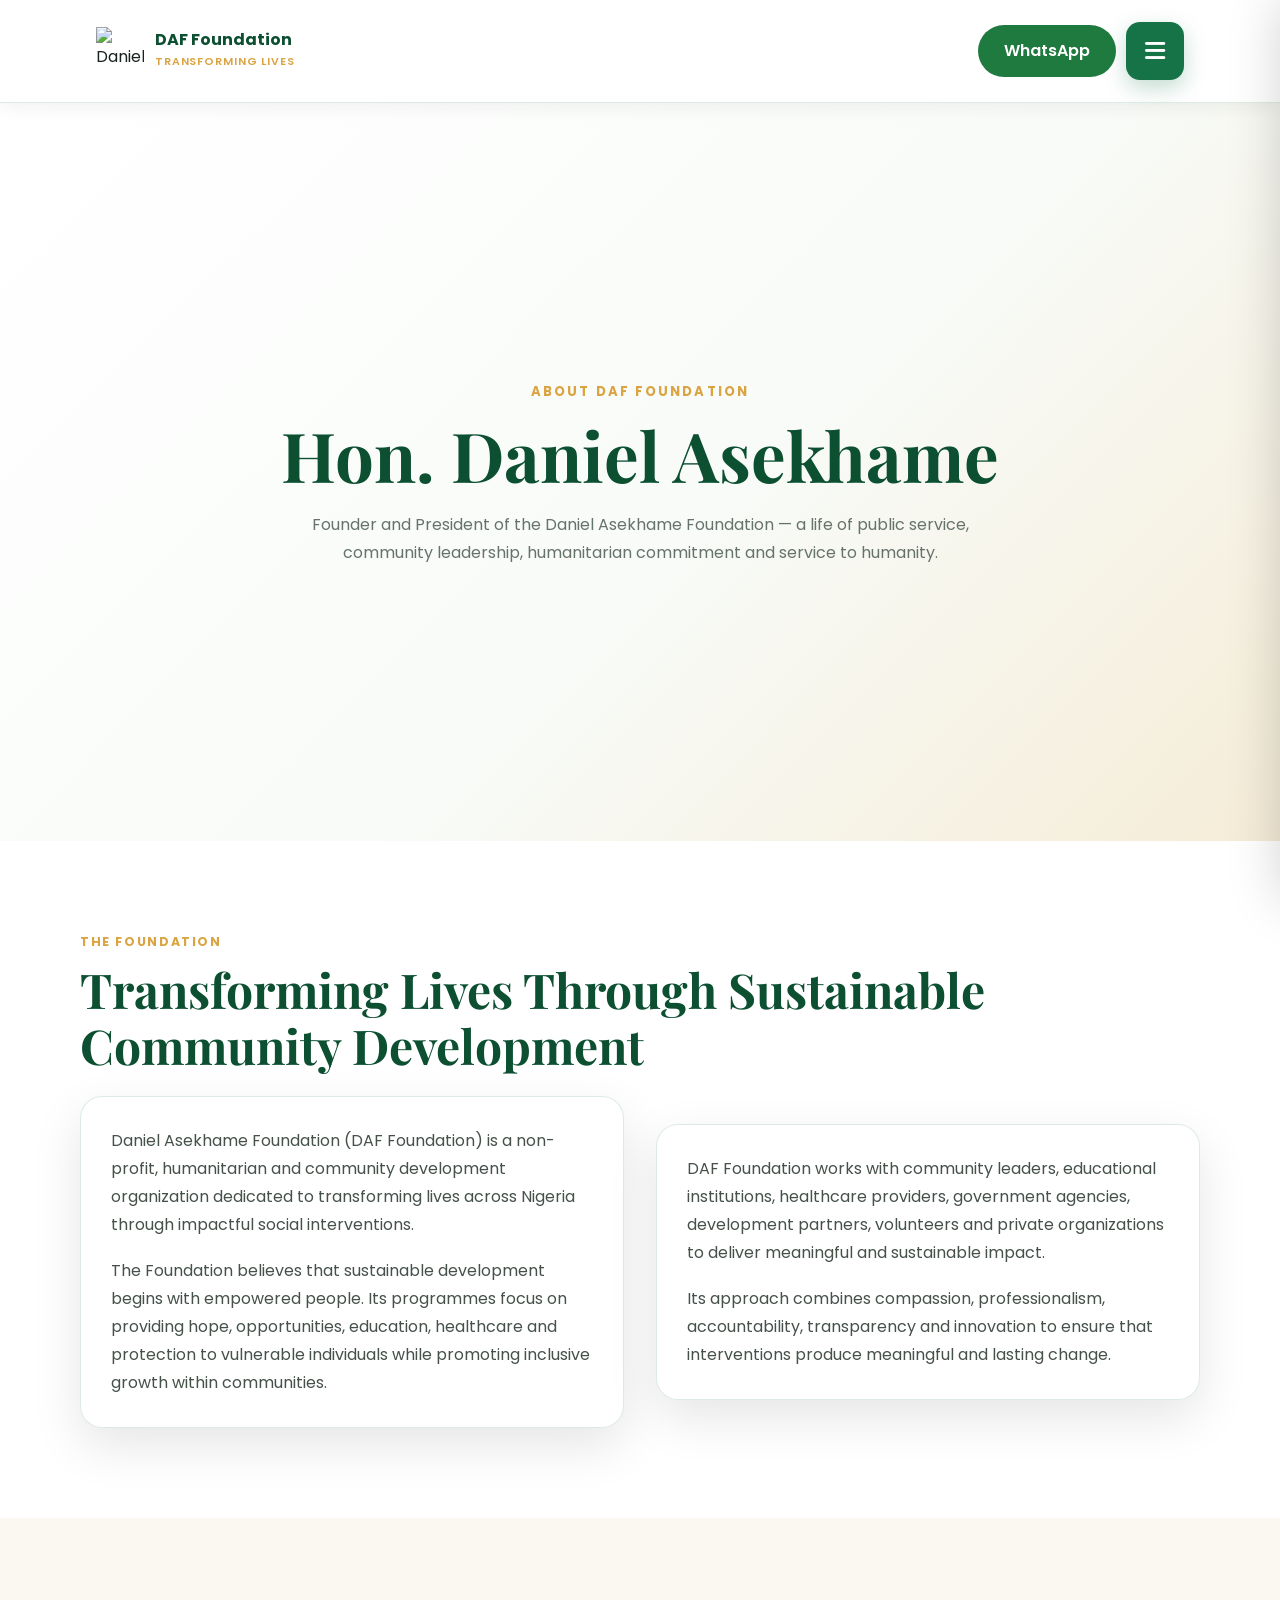
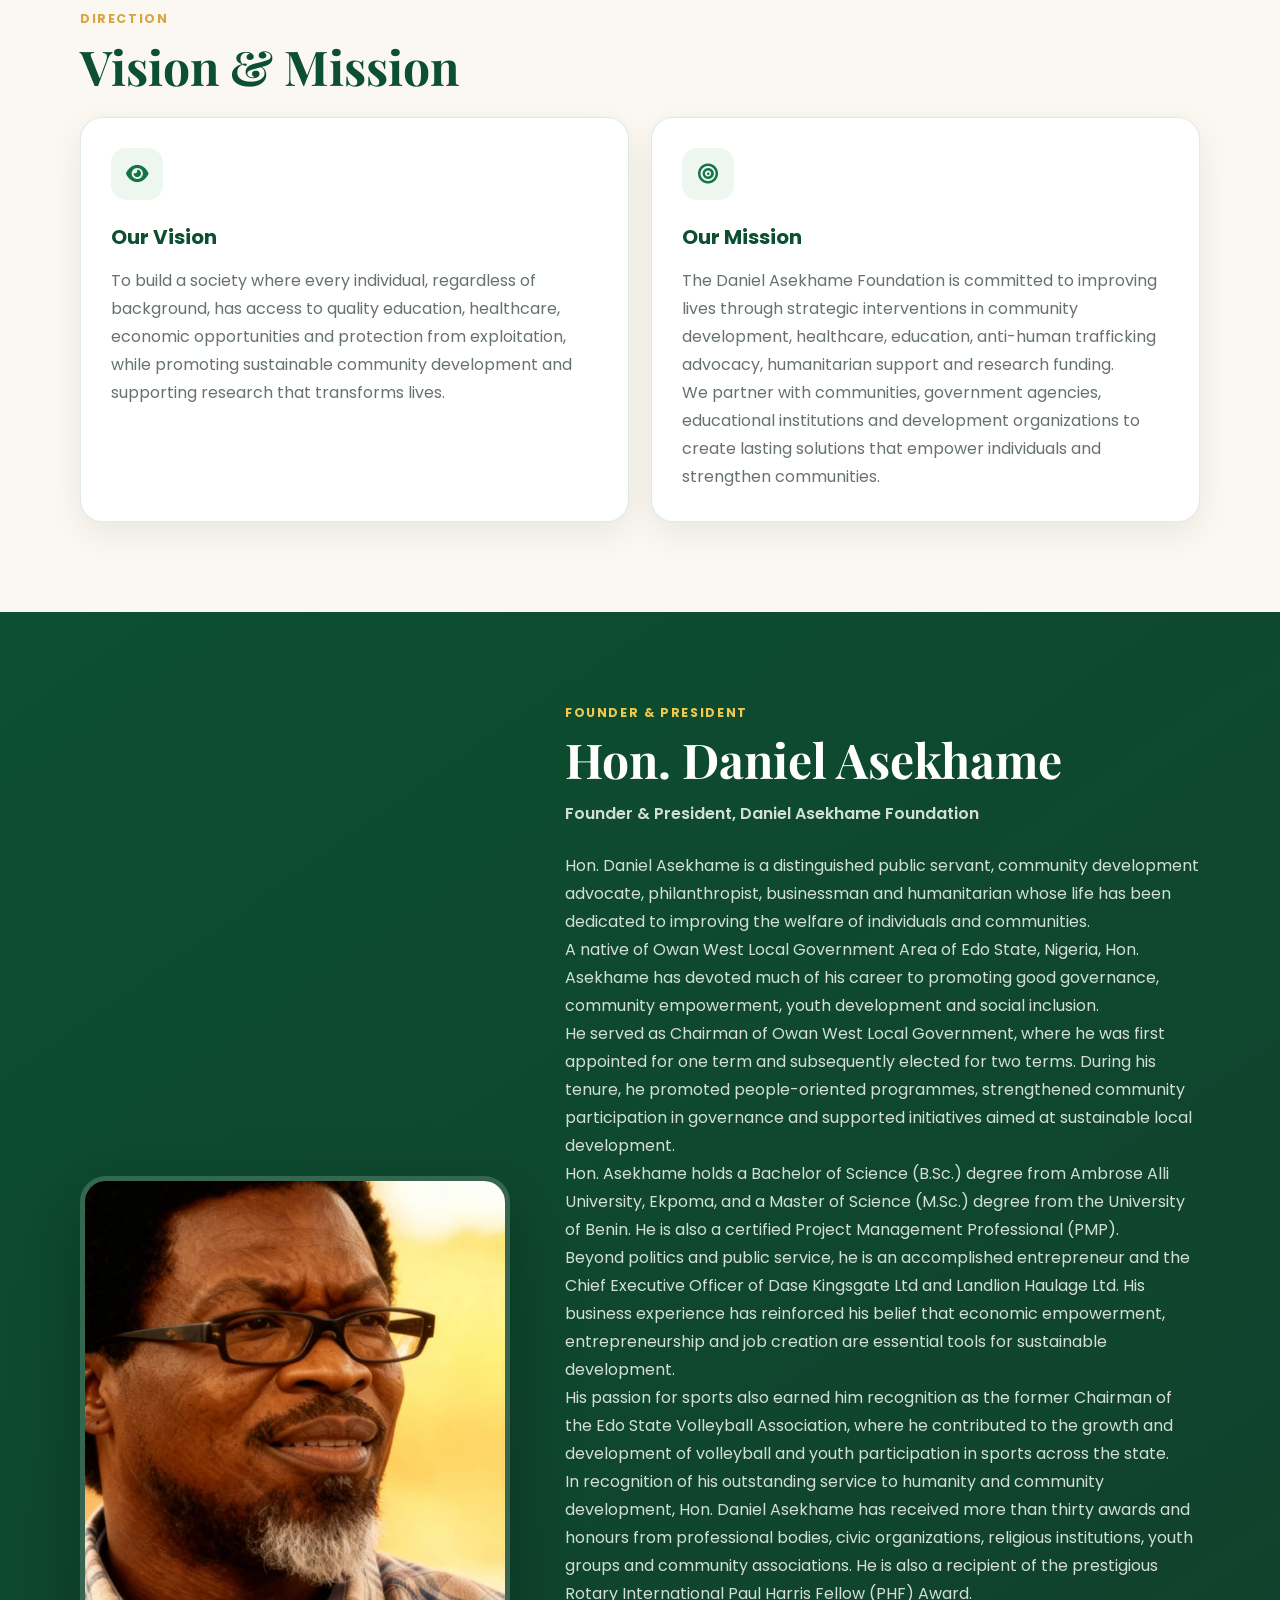
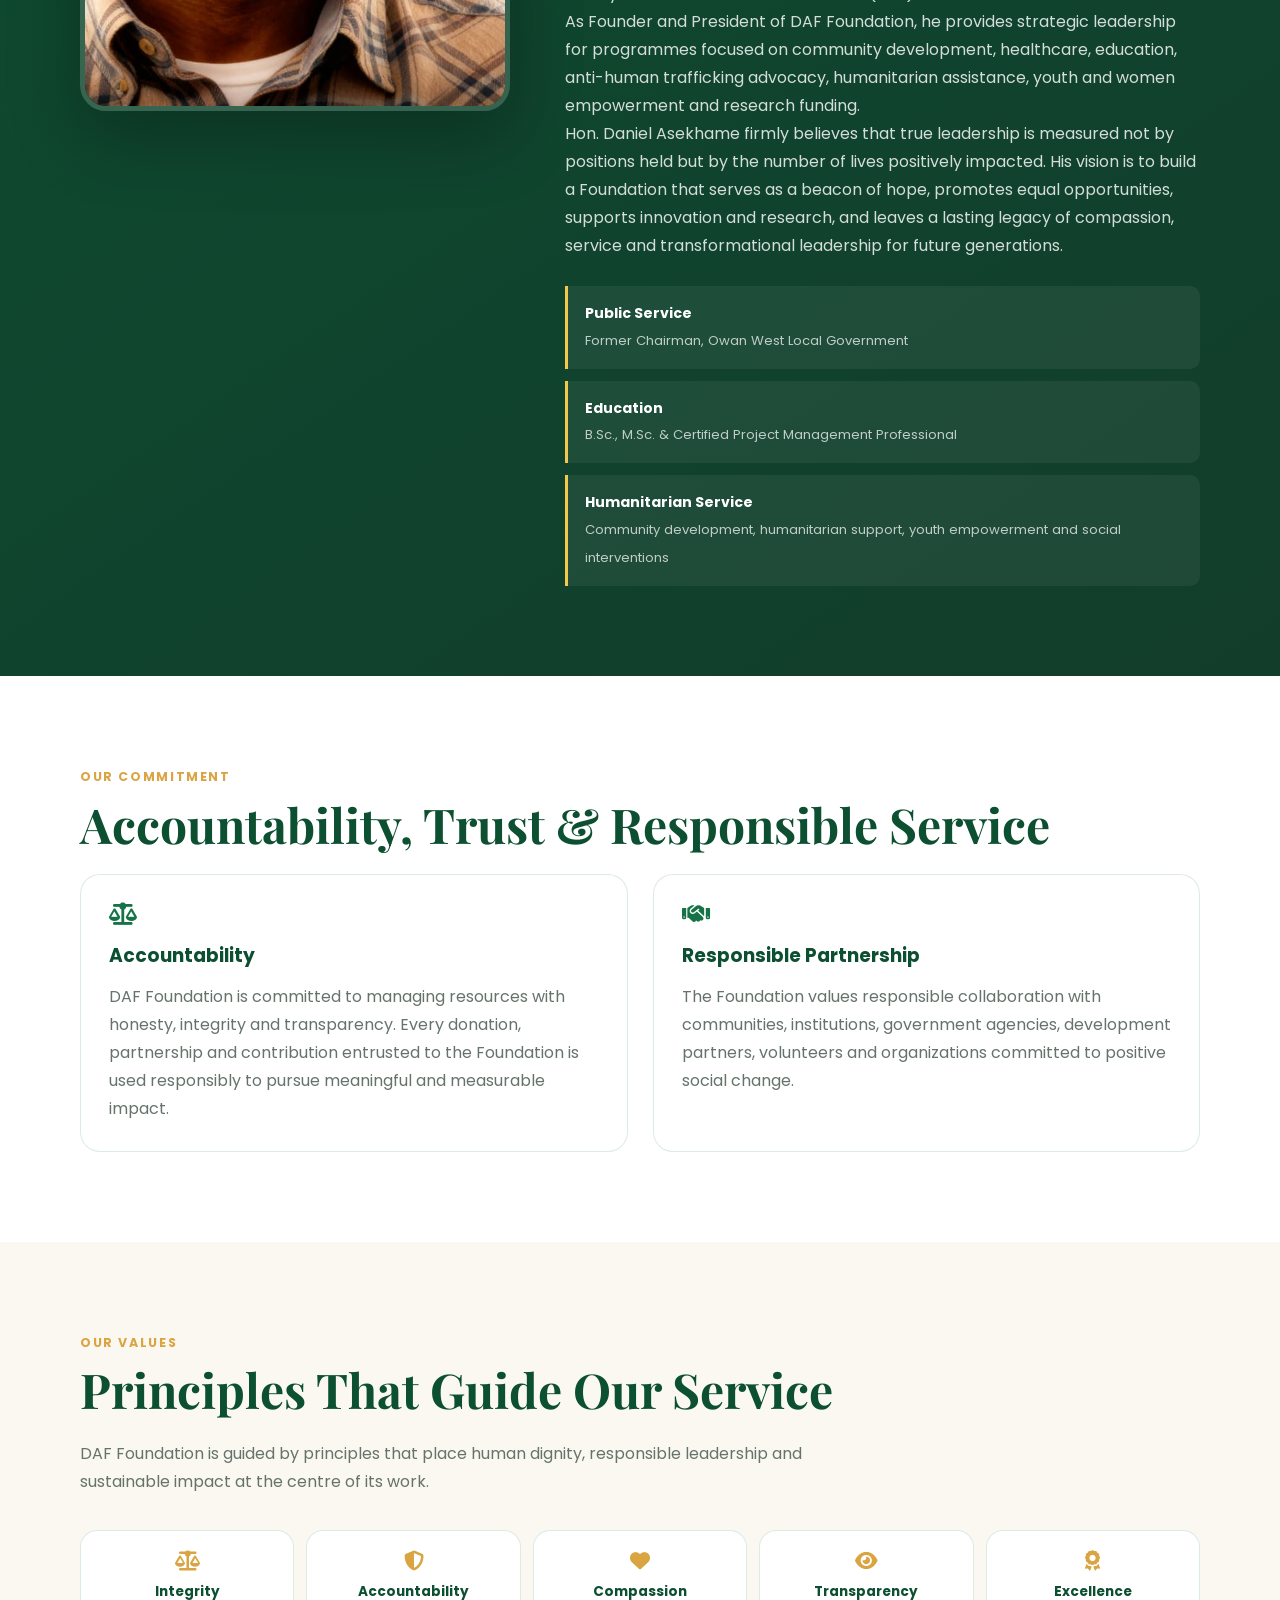
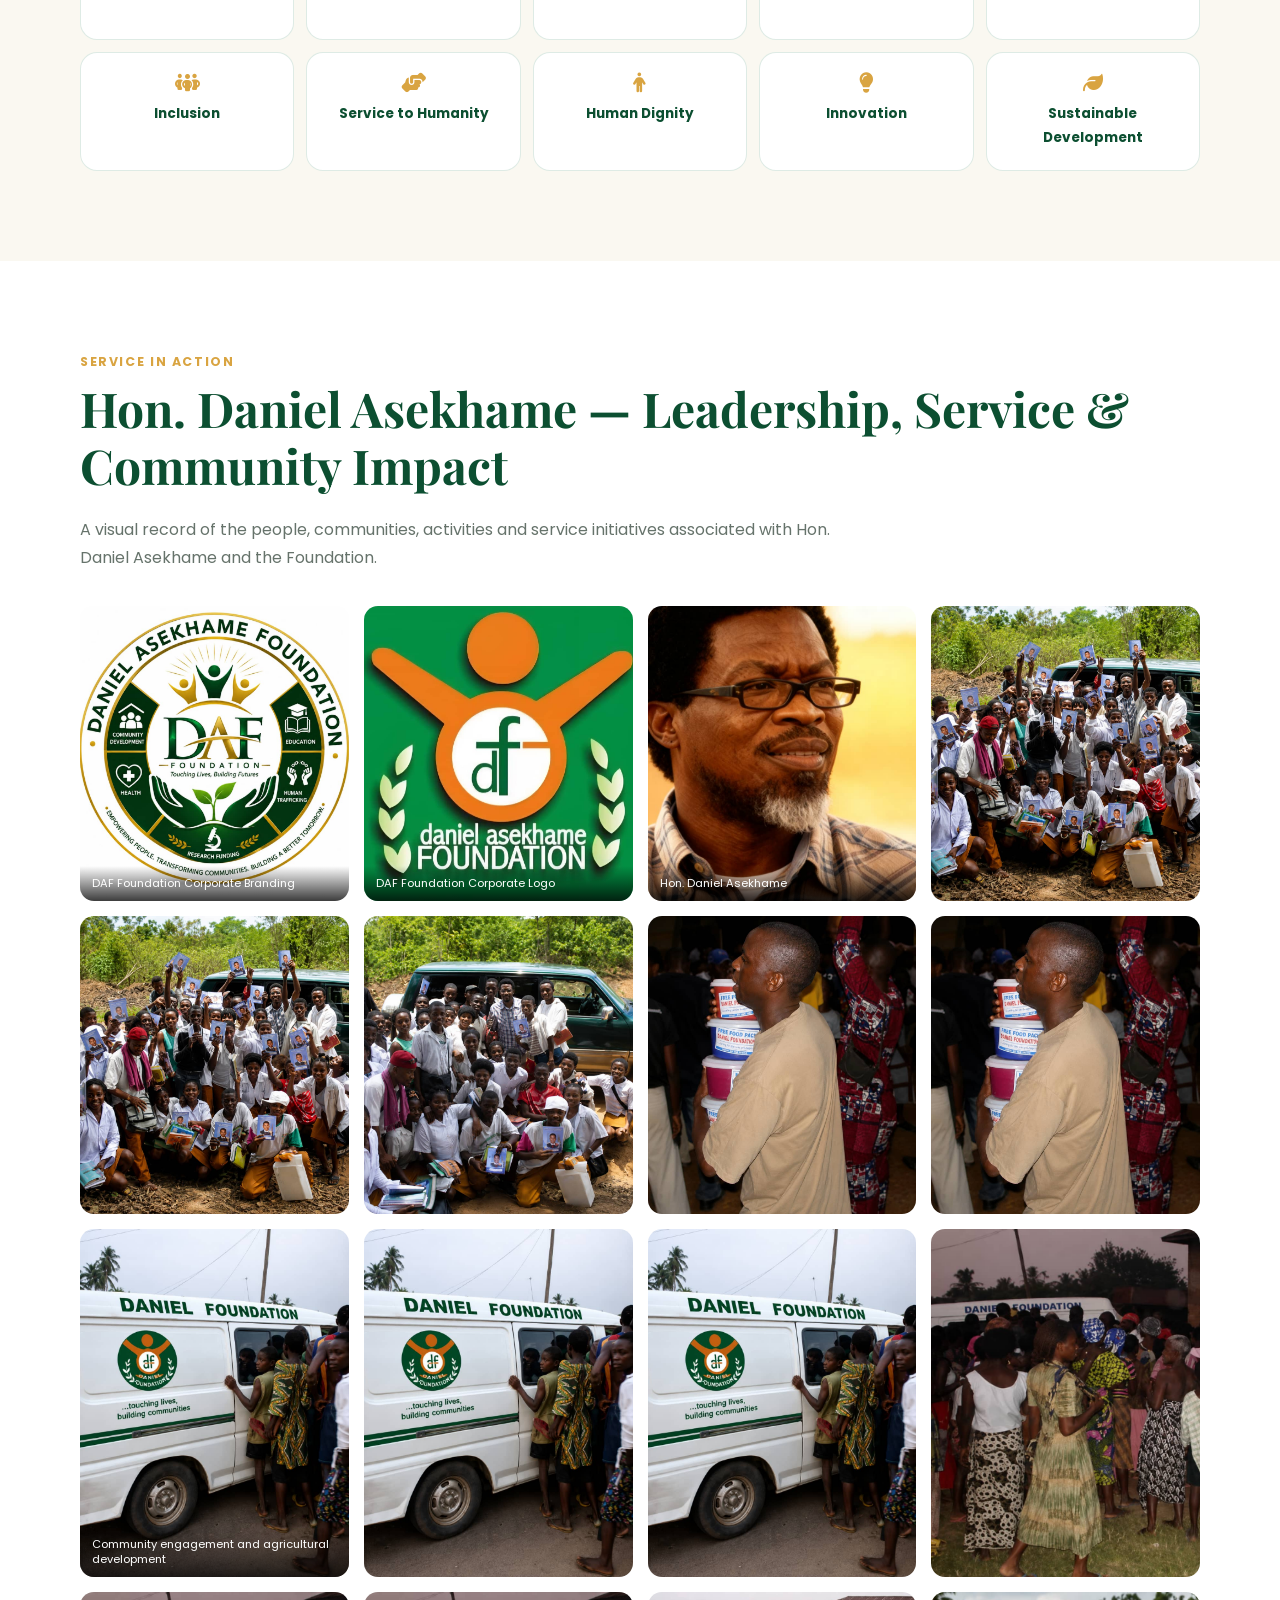
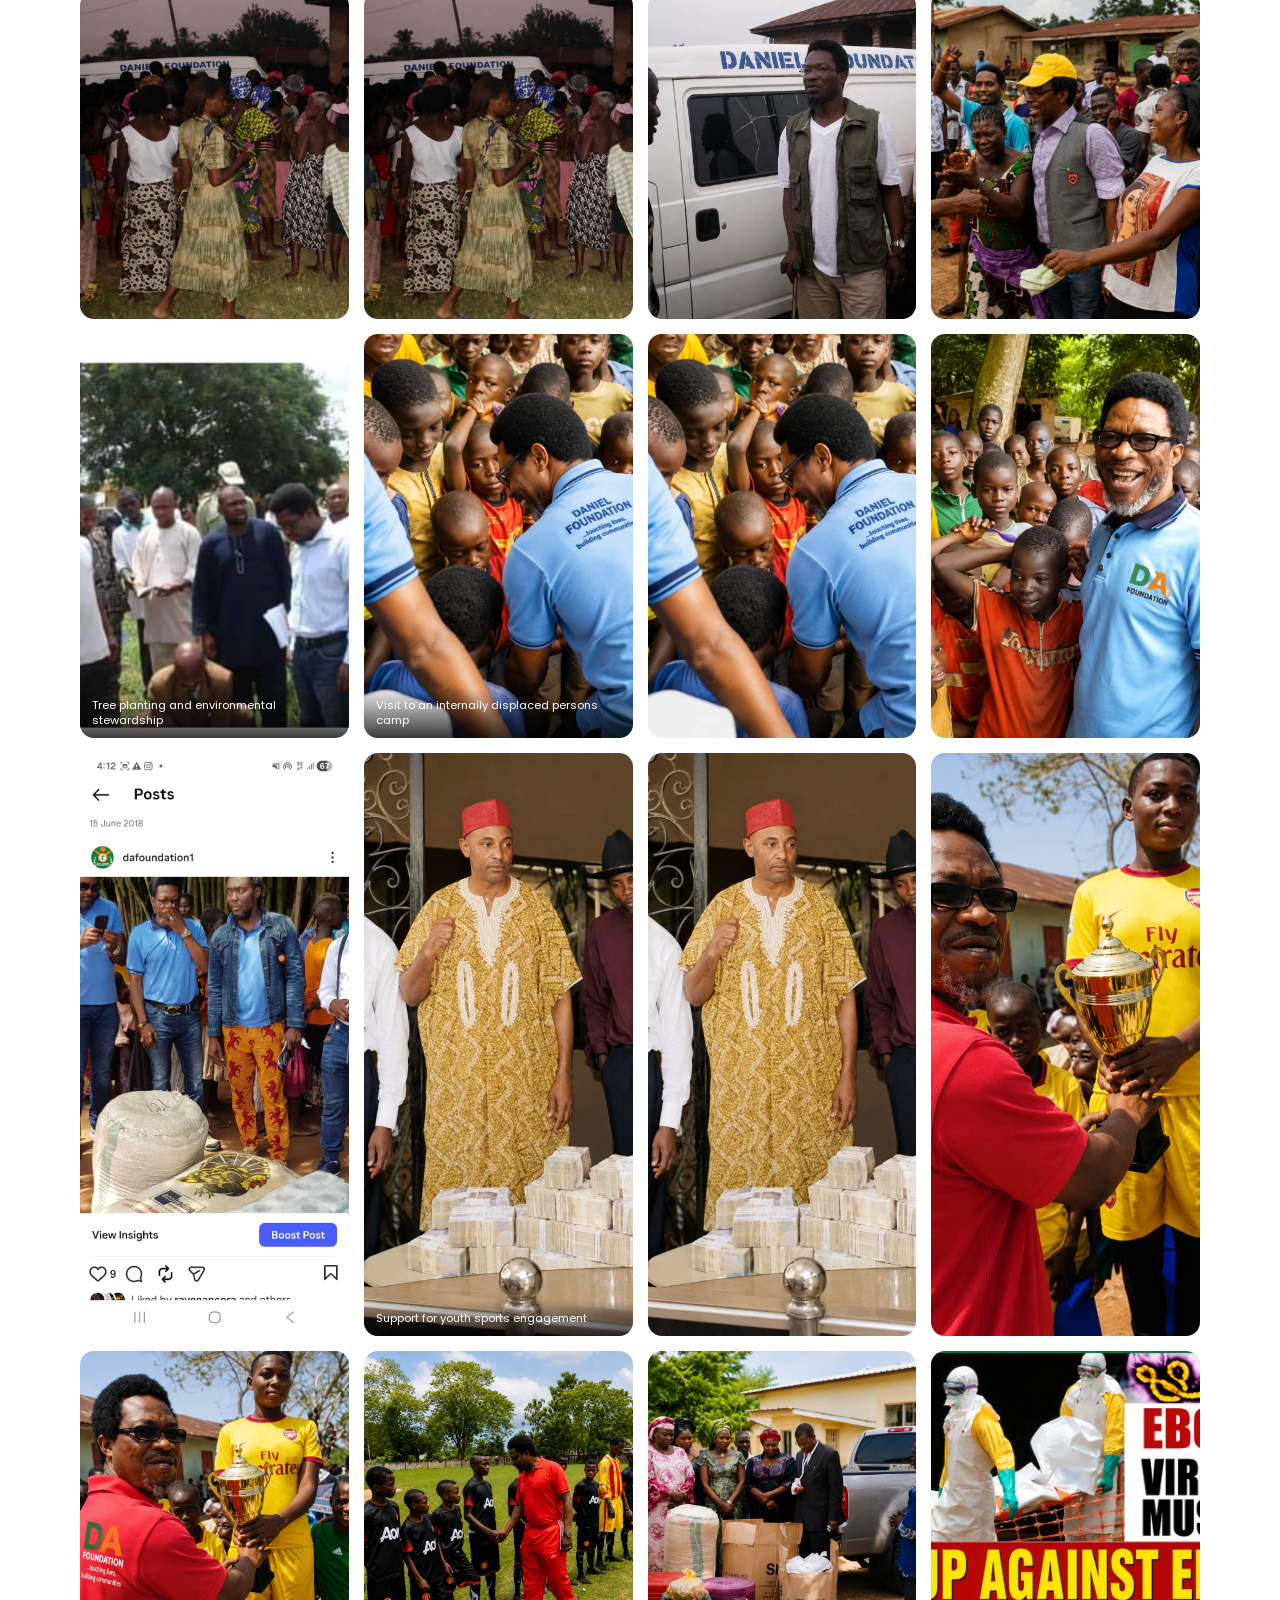
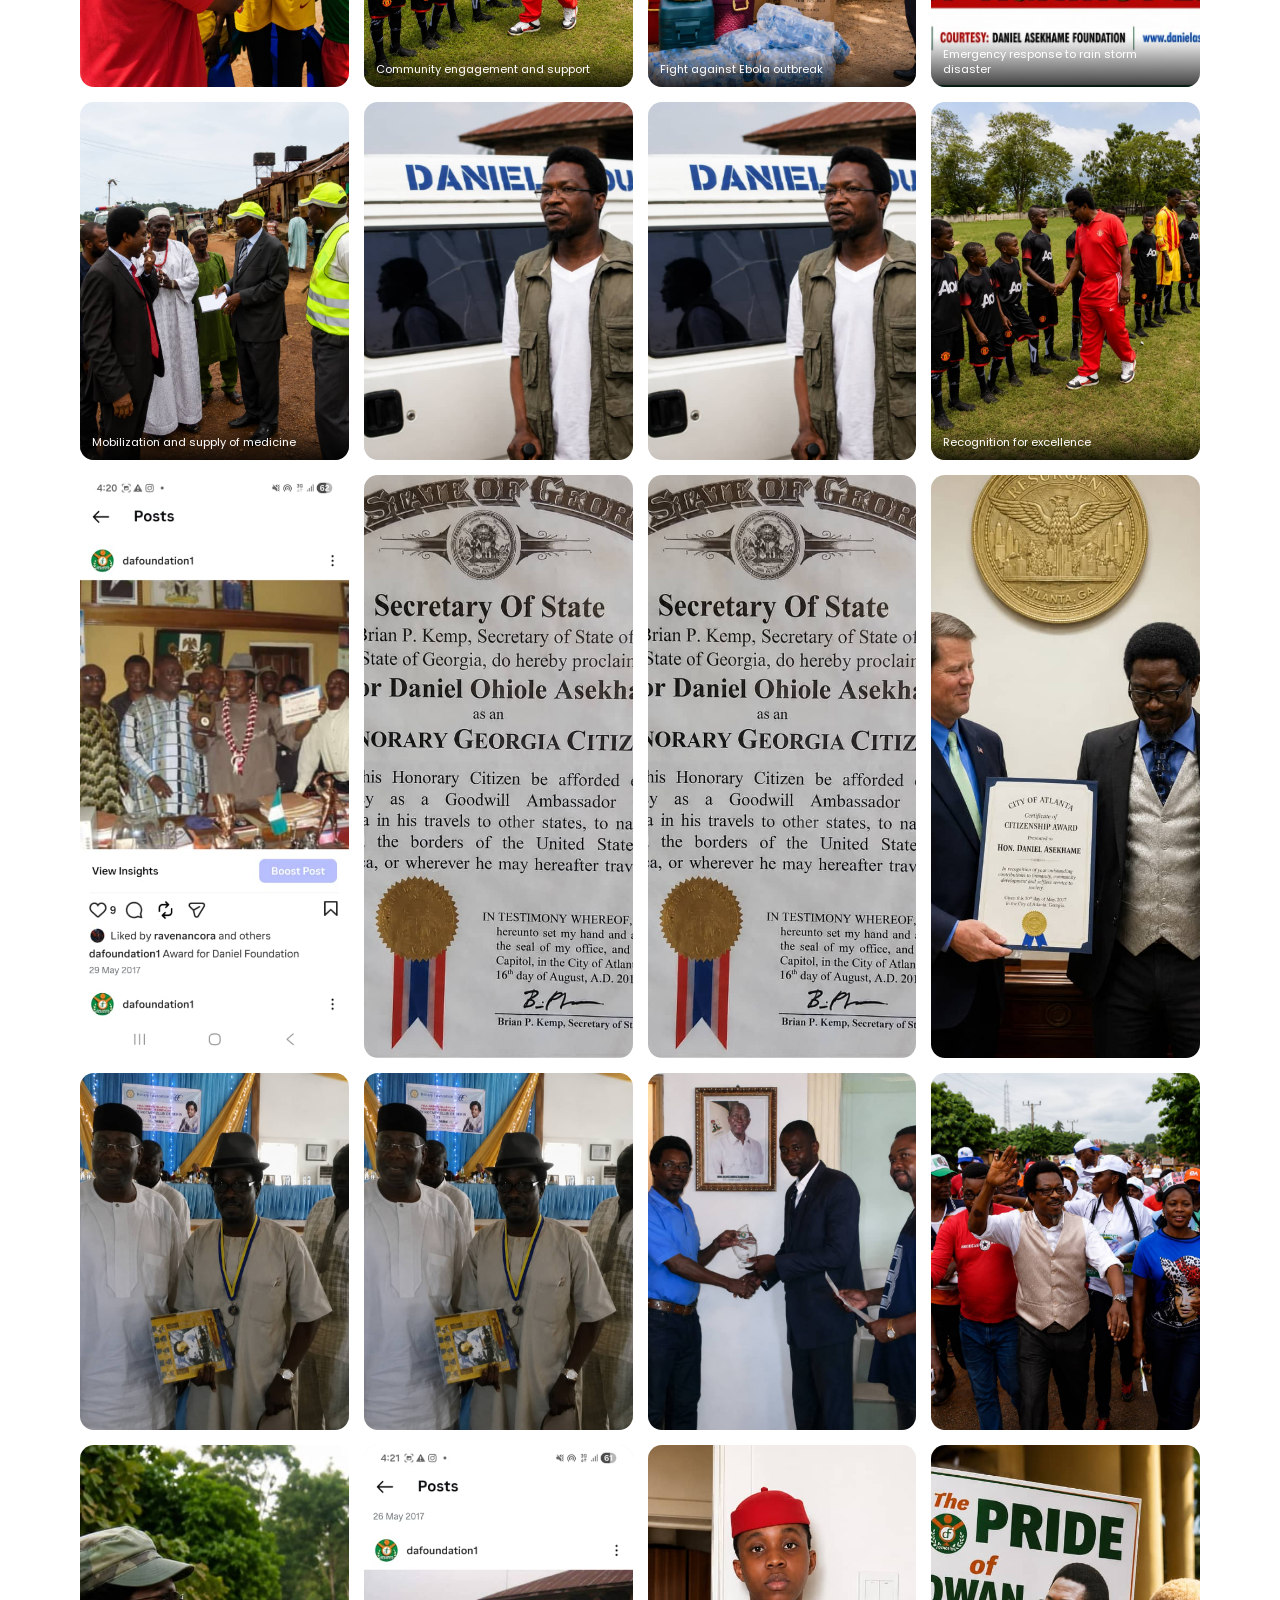
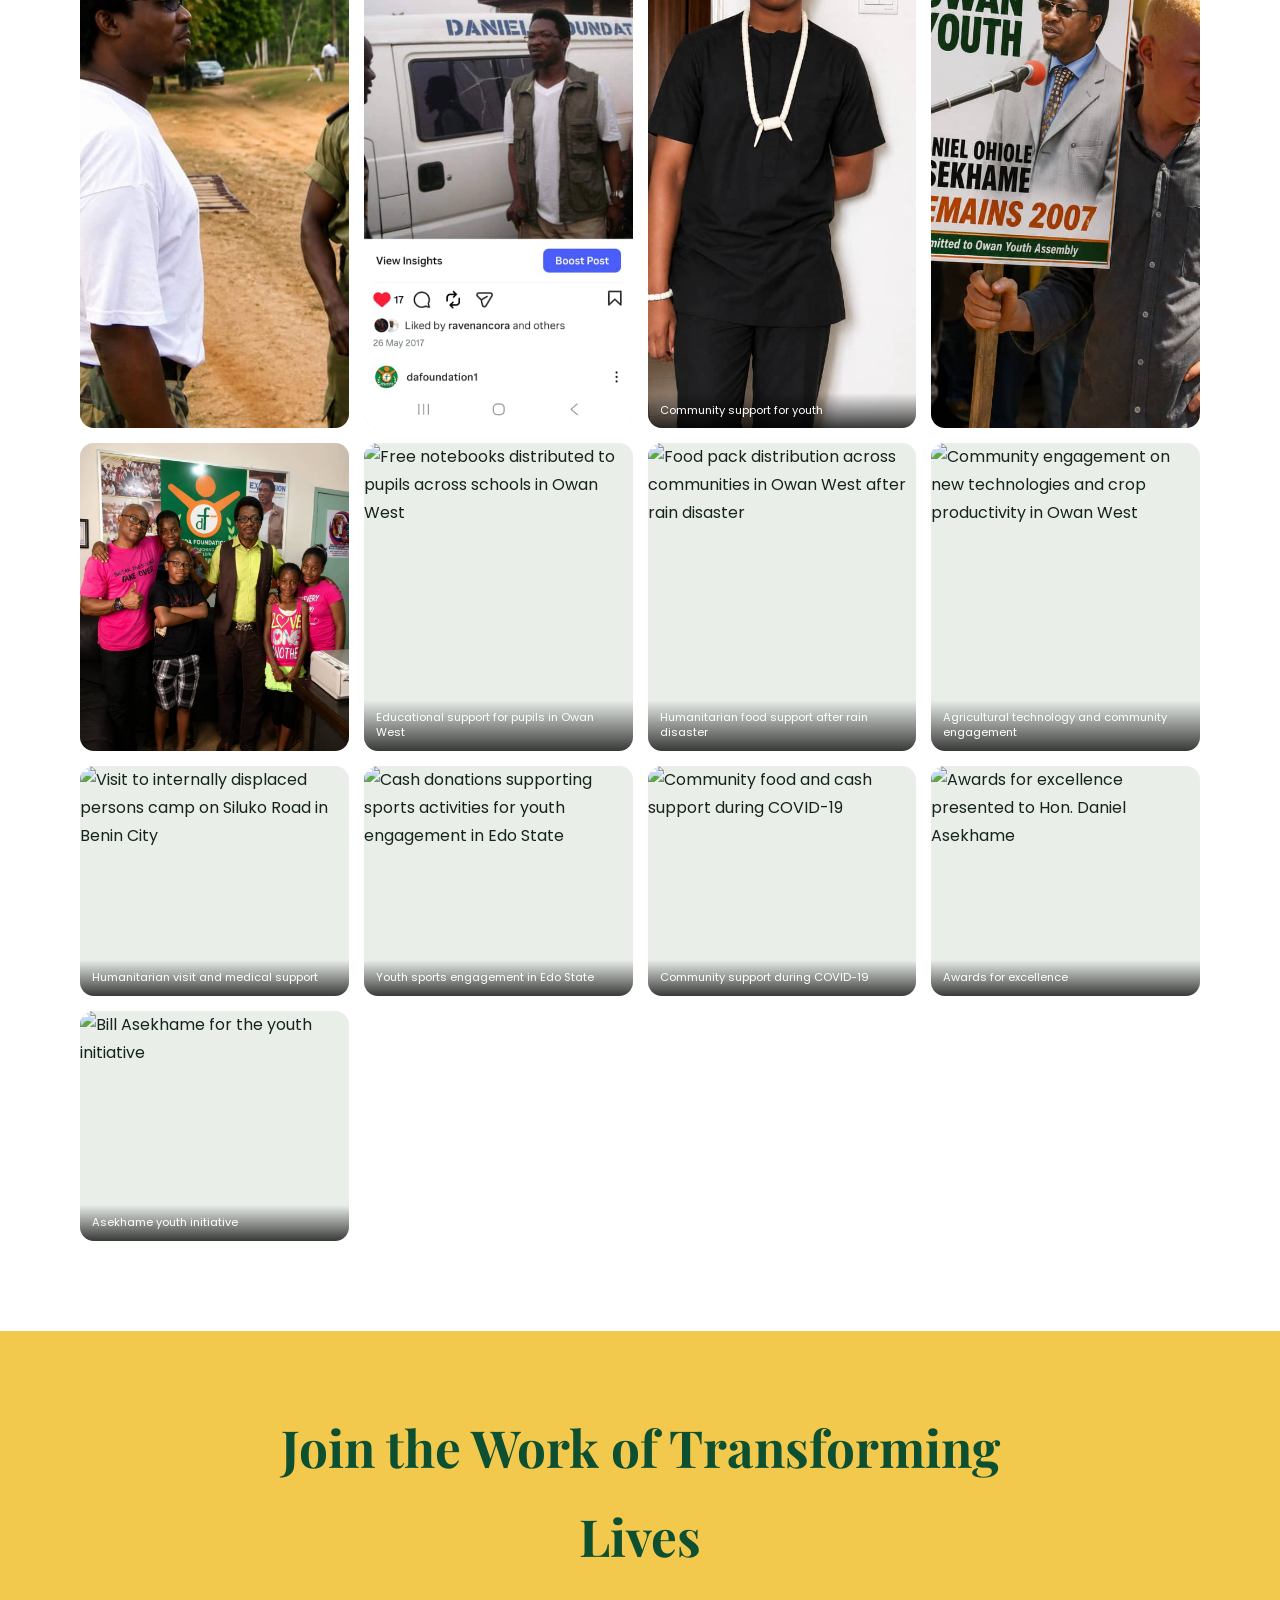
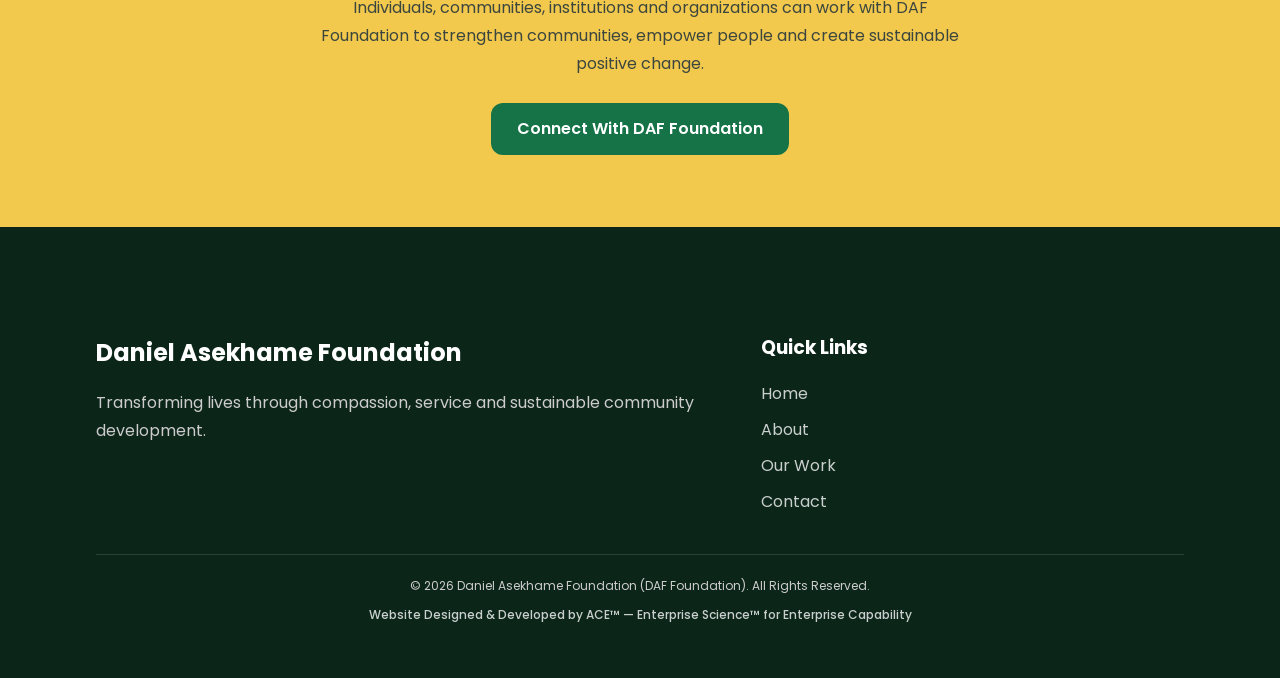
==== commit 918326c6: "Update about.html" ====
--- a/about.html
+++ b/about.html
@@ -5,61 +5,64 @@
 
     <meta charset="UTF-8">
 
-    <meta
-        name="viewport"
+    <meta http-equiv="X-UA-Compatible" content="IE=edge">
+
+    <meta name="viewport"
         content="width=device-width, initial-scale=1.0, maximum-scale=1.0, user-scalable=no">
 
-    <meta
-        name="description"
-        content="About the Daniel Asekhame Foundation — its vision, mission, leadership, values and commitment to transforming lives across Nigeria.">
-
-    <meta
-        name="theme-color"
-        content="#075b35">
-
     <title>
-        About | Daniel Asekhame Foundation
+        About Hon. Daniel Asekhame | DAF Foundation
     </title>
 
-    <link
-        rel="preconnect"
+    <meta name="description"
+        content="Learn about Hon. Daniel Asekhame, Founder and President of the Daniel Asekhame Foundation, his leadership, service and commitment to humanity and community development.">
+
+    <meta name="keywords"
+        content="Daniel Asekhame, DAF Foundation, Daniel Asekhame Foundation, Edo State, community development, humanitarian service">
+
+    <meta name="author"
+        content="Daniel Asekhame Foundation">
+
+    <meta name="theme-color"
+        content="#157347">
+
+    <link rel="preconnect"
         href="https://fonts.googleapis.com">
 
-    <link
-        rel="preconnect"
+    <link rel="preconnect"
         href="https://fonts.gstatic.com"
         crossorigin>
 
-    <link
-        href="https://fonts.googleapis.com/css2?family=DM+Sans:wght@400;500;600;700&family=Playfair+Display:wght@500;600;700&display=swap"
+    <link href="https://fonts.googleapis.com/css2?family=Playfair+Display:wght@500;600;700&family=Poppins:wght@300;400;500;600;700&display=swap"
         rel="stylesheet">
 
+    <link rel="stylesheet"
+        href="https://cdnjs.cloudflare.com/ajax/libs/font-awesome/6.6.0/css/all.min.css">
+
+    <link rel="stylesheet"
+        href="style.css">
+
     <style>
 
         /* =========================================================
-           DAF FOUNDATION — ABOUT PAGE
-           CLEAN MVP PRESENTATION SYSTEM
+           DAF FOUNDATION — ABOUT PAGE PRESENTATION LAYER
            ========================================================= */
 
         :root {
-            --daf-green: #075b35;
-            --daf-green-dark: #043b24;
-            --daf-green-soft: #eaf5ef;
-            --daf-gold: #c99a18;
-            --daf-gold-soft: #f7efd1;
+            --daf-green: #157347;
+            --daf-deep-green: #0c4f31;
+            --daf-gold: #d9a441;
+            --daf-yellow: #f2c94c;
             --daf-white: #ffffff;
-            --daf-ink: #17221d;
-            --daf-muted: #68736d;
-            --daf-line: #e4e9e6;
-            --daf-shadow: 0 18px 50px rgba(0, 0, 0, 0.08);
-            --radius: 18px;
-            --container: 1120px;
+            --daf-cream: #faf8f1;
+            --daf-dark: #17231d;
+            --daf-muted: #66736b;
+            --daf-border: rgba(21,115,71,.14);
+            --daf-shadow: 0 18px 50px rgba(0,0,0,.10);
         }
 
         * {
             box-sizing: border-box;
-            margin: 0;
-            padding: 0;
         }
 
         html {
@@ -67,774 +70,690 @@
         }
 
         body {
-            font-family: "DM Sans", Arial, sans-serif;
-            background: #ffffff;
-            color: var(--daf-ink);
-            line-height: 1.7;
-            font-size: 16px;
-            overflow-x: hidden;
-        }
-
-        body.menu-open {
-            overflow: hidden;
+            margin: 0;
+            background: var(--daf-white);
+            color: var(--daf-dark);
+            font-family: "Poppins", sans-serif;
+            line-height: 1.75;
         }
 
         img {
+            max-width: 100%;
             display: block;
-            max-width: 100%;
         }
 
         a {
-            color: inherit;
             text-decoration: none;
         }
 
-        button {
-            font: inherit;
-        }
-
-        .container {
-            width: min(100% - 32px, var(--container));
-            margin-inline: auto;
-        }
-
-
-        /* =========================================================
+        /* ---------------------------------------------------------
            HEADER
-           ========================================================= */
-
-        .site-header {
+           --------------------------------------------------------- */
+
+        .header {
             position: sticky;
             top: 0;
             z-index: 1000;
-            background: rgba(255, 255, 255, 0.97);
-            border-bottom: 1px solid var(--daf-line);
-            backdrop-filter: blur(12px);
-        }
-
-        .header-inner {
+            background: rgba(255,255,255,.97);
+            border-bottom: 1px solid var(--daf-border);
+            box-shadow: 0 4px 18px rgba(0,0,0,.06);
+            backdrop-filter: blur(10px);
+        }
+
+        .header .container {
             min-height: 76px;
             display: flex;
             align-items: center;
             justify-content: space-between;
-            gap: 20px;
-        }
-
-        .brand {
-            display: inline-flex;
+            gap: 18px;
+        }
+
+        .logo {
+            display: flex;
             align-items: center;
-            gap: 12px;
+            gap: 11px;
             min-width: 0;
         }
 
-        .brand-mark {
+        .logo img {
             width: 48px;
             height: 48px;
             object-fit: contain;
-            border-radius: 50%;
-        }
-
-        .brand-copy {
-            min-width: 0;
-        }
-
-        .brand-name {
+        }
+
+        .logo-text h1 {
+            margin: 0;
+            font-size: 1rem;
+            line-height: 1.15;
+            color: var(--daf-deep-green);
+            font-weight: 700;
+        }
+
+        .logo-text span {
             display: block;
-            color: var(--daf-green);
-            font-family: "Playfair Display", Georgia, serif;
-            font-size: 20px;
-            font-weight: 700;
-            line-height: 1.1;
-        }
-
-        .brand-tagline {
-            display: block;
-            margin-top: 2px;
-            color: var(--daf-muted);
-            font-size: 12px;
+            margin-top: 3px;
+            font-size: .68rem;
+            color: var(--daf-gold);
             font-weight: 600;
-            letter-spacing: 0.05em;
-        }
-
-
-        /* =========================================================
-           HAMBURGER
-           ========================================================= */
-
-        .menu-button {
-            width: 52px;
-            height: 52px;
-            flex: 0 0 52px;
-            display: inline-flex;
+            letter-spacing: .08em;
+            text-transform: uppercase;
+        }
+
+        .navbar {
+            display: none;
+        }
+
+        .header-actions {
+            display: flex;
             align-items: center;
-            justify-content: center;
-            border: 1px solid #d8e1dc;
+            gap: 10px;
+        }
+
+        .header-actions .btn {
+            display: none;
+        }
+
+        .menu-toggle {
+            width: 54px;
+            height: 54px;
+            border: 0;
             border-radius: 14px;
-            background: var(--daf-white);
-            color: var(--daf-green);
+            background: var(--daf-green);
+            color: #fff;
+            display: grid;
+            place-items: center;
             cursor: pointer;
-            box-shadow: 0 5px 18px rgba(0, 0, 0, 0.06);
-            transition:
-                background 0.2s ease,
-                color 0.2s ease,
-                transform 0.2s ease;
-        }
-
-        .menu-button:hover,
-        .menu-button:focus-visible {
-            background: var(--daf-green);
-            color: white;
-            outline: none;
-        }
-
-        .menu-button:active {
-            transform: scale(0.96);
-        }
-
-        .hamburger-lines {
-            width: 25px;
-            display: flex;
-            flex-direction: column;
-            gap: 5px;
-        }
-
-        .hamburger-lines span {
-            display: block;
-            width: 100%;
-            height: 3px;
-            border-radius: 3px;
-            background: currentColor;
-        }
-
-
-        /* =========================================================
-           MOBILE NAVIGATION DRAWER
-           ========================================================= */
+            font-size: 1.35rem;
+            box-shadow: 0 8px 22px rgba(21,115,71,.25);
+        }
+
+        .menu-toggle i {
+            pointer-events: none;
+        }
+
+        /* ---------------------------------------------------------
+           MOBILE MENU
+           --------------------------------------------------------- */
 
         .menu-overlay {
             position: fixed;
             inset: 0;
             z-index: 1090;
-            background: rgba(3, 25, 16, 0.55);
+            background: rgba(0,0,0,.52);
             opacity: 0;
             visibility: hidden;
-            transition: opacity 0.25s ease;
+            transition: .25s ease;
         }
 
         .mobile-menu {
             position: fixed;
             top: 0;
             right: 0;
+            width: min(88vw, 390px);
+            height: 100vh;
             z-index: 1100;
-            width: min(88vw, 390px);
-            height: 100dvh;
             overflow-y: auto;
-            background: #ffffff;
-            box-shadow: -20px 0 60px rgba(0, 0, 0, 0.18);
+            background: #fff;
+            padding: 24px 22px 40px;
             transform: translateX(105%);
-            transition: transform 0.3s ease;
-        }
-
-        body.menu-open .mobile-menu {
+            transition: transform .3s ease;
+            box-shadow: -18px 0 50px rgba(0,0,0,.18);
+        }
+
+        .mobile-menu.active {
             transform: translateX(0);
         }
 
-        body.menu-open .menu-overlay {
+        .menu-overlay.active {
             opacity: 1;
             visibility: visible;
         }
 
         .mobile-menu-header {
-            min-height: 82px;
-            padding: 16px 20px;
             display: flex;
             align-items: center;
             justify-content: space-between;
-            border-bottom: 1px solid var(--daf-line);
-            background: var(--daf-green);
-            color: white;
+            padding-bottom: 20px;
+            margin-bottom: 15px;
+            border-bottom: 1px solid var(--daf-border);
         }
 
         .mobile-menu-header h2 {
-            font-family: "Playfair Display", Georgia, serif;
-            font-size: 25px;
+            margin: 0;
+            color: var(--daf-deep-green);
+            font-size: 1.35rem;
         }
 
         .close-menu {
             width: 48px;
             height: 48px;
+            border: 0;
+            border-radius: 12px;
+            background: #f3f5f3;
+            color: var(--daf-deep-green);
+            font-size: 1.8rem;
+            cursor: pointer;
+        }
+
+        .menu-section {
+            padding: 16px 0;
+            border-bottom: 1px solid #edf0ed;
+        }
+
+        .menu-section h3 {
+            margin: 0 0 8px;
+            color: var(--daf-gold);
+            font-size: .72rem;
+            letter-spacing: .12em;
+        }
+
+        .menu-section a {
+            display: block;
+            padding: 9px 0;
+            color: var(--daf-dark);
+            font-size: .96rem;
+            font-weight: 500;
+        }
+
+        .menu-section a:hover {
+            color: var(--daf-green);
+        }
+
+        /* ---------------------------------------------------------
+           PAGE INTRO / COVER
+           --------------------------------------------------------- */
+
+        .about-cover {
+            min-height: 78vh;
+            display: grid;
+            place-items: center;
+            padding: 60px 20px;
+            background:
+                linear-gradient(
+                    135deg,
+                    #ffffff 0%,
+                    #f8fbf8 55%,
+                    #f5ecd7 100%
+                );
+            text-align: center;
+        }
+
+        .about-cover-inner {
+            width: min(100%, 900px);
+        }
+
+        .cover-kicker {
+            display: inline-block;
+            margin-bottom: 14px;
+            color: var(--daf-gold);
+            font-size: .82rem;
+            font-weight: 700;
+            letter-spacing: .16em;
+            text-transform: uppercase;
+        }
+
+        .about-cover h1 {
+            margin: 0 auto 18px;
+            max-width: 780px;
+            color: var(--daf-deep-green);
+            font-family: "Playfair Display", serif;
+            font-size: clamp(2rem, 7vw, 4.3rem);
+            line-height: 1.08;
+        }
+
+        .about-cover p {
+            max-width: 680px;
+            margin: 0 auto;
+            color: var(--daf-muted);
+            font-size: 1rem;
+        }
+
+        /* ---------------------------------------------------------
+           SECTION SYSTEM
+           --------------------------------------------------------- */
+
+        .about-section {
+            padding: 72px 20px;
+        }
+
+        .about-section.alt {
+            background: var(--daf-cream);
+        }
+
+        .section-inner {
+            width: min(100%, 1120px);
+            margin: auto;
+        }
+
+        .section-label {
+            margin-bottom: 8px;
+            color: var(--daf-gold);
+            font-size: .78rem;
+            font-weight: 700;
+            letter-spacing: .13em;
+            text-transform: uppercase;
+        }
+
+        .section-title {
+            margin: 0 0 22px;
+            color: var(--daf-deep-green);
+            font-family: "Playfair Display", serif;
+            font-size: clamp(1.9rem, 5vw, 3rem);
+            line-height: 1.18;
+        }
+
+        .section-intro {
+            max-width: 760px;
+            margin: 0 0 34px;
+            color: var(--daf-muted);
+        }
+
+        /* ---------------------------------------------------------
+           ABOUT
+           --------------------------------------------------------- */
+
+        .about-grid {
+            display: grid;
+            gap: 32px;
+        }
+
+        .about-card {
+            padding: 30px;
+            background: #fff;
+            border: 1px solid var(--daf-border);
+            border-radius: 22px;
+            box-shadow: var(--daf-shadow);
+        }
+
+        .about-card p {
+            margin: 0 0 18px;
+            color: #455149;
+        }
+
+        .about-card p:last-child {
+            margin-bottom: 0;
+        }
+
+        /* ---------------------------------------------------------
+           VISION / MISSION
+           --------------------------------------------------------- */
+
+        .vm-grid {
+            display: grid;
+            gap: 22px;
+        }
+
+        .vm-card {
+            padding: 30px;
+            border-radius: 22px;
+            background: #fff;
+            border: 1px solid var(--daf-border);
+            box-shadow: 0 12px 35px rgba(0,0,0,.07);
+        }
+
+        .vm-icon {
+            width: 52px;
+            height: 52px;
+            display: grid;
+            place-items: center;
+            margin-bottom: 20px;
+            border-radius: 15px;
+            background: #edf7f0;
+            color: var(--daf-green);
+            font-size: 1.25rem;
+        }
+
+        .vm-card h3 {
+            margin: 0 0 12px;
+            color: var(--daf-deep-green);
+            font-size: 1.25rem;
+        }
+
+        .vm-card p {
+            margin: 0;
+            color: var(--daf-muted);
+        }
+
+        /* ---------------------------------------------------------
+           FOUNDER
+           --------------------------------------------------------- */
+
+        .founder-section {
+            background:
+                linear-gradient(
+                    145deg,
+                    var(--daf-deep-green),
+                    #123d2b
+                );
+            color: #fff;
+        }
+
+        .founder-grid {
+            display: grid;
+            gap: 35px;
+            align-items: center;
+        }
+
+        .founder-image {
+            overflow: hidden;
+            border-radius: 26px;
+            border: 5px solid rgba(255,255,255,.16);
+            box-shadow: 0 25px 70px rgba(0,0,0,.28);
+        }
+
+        .founder-image img {
+            width: 100%;
+            aspect-ratio: 4 / 5;
+            object-fit: cover;
+        }
+
+        .founder-copy .section-label {
+            color: var(--daf-yellow);
+        }
+
+        .founder-copy .section-title {
+            color: #fff;
+        }
+
+        .founder-role {
+            margin: -10px 0 24px;
+            color: var(--daf-yellow);
+            font-weight: 600;
+        }
+
+        .founder-copy p {
+            color: rgba(255,255,255,.82);
+        }
+
+        .founder-facts {
+            display: grid;
+            gap: 12px;
+            margin-top: 26px;
+        }
+
+        .founder-fact {
+            padding: 15px 17px;
+            border-left: 3px solid var(--daf-yellow);
+            background: rgba(255,255,255,.06);
+            border-radius: 0 10px 10px 0;
+        }
+
+        .founder-fact strong {
+            display: block;
+            color: #fff;
+            font-size: .88rem;
+        }
+
+        .founder-fact span {
+            color: rgba(255,255,255,.72);
+            font-size: .82rem;
+        }
+
+        /* ---------------------------------------------------------
+           ACCOUNTABILITY
+           --------------------------------------------------------- */
+
+        .commitment-grid {
+            display: grid;
+            gap: 25px;
+        }
+
+        .commitment-card {
+            padding: 28px;
+            border-radius: 20px;
+            background: #fff;
+            border: 1px solid var(--daf-border);
+        }
+
+        .commitment-card i {
+            color: var(--daf-green);
+            font-size: 1.4rem;
+            margin-bottom: 14px;
+        }
+
+        .commitment-card h3 {
+            margin: 0 0 10px;
+            color: var(--daf-deep-green);
+        }
+
+        .commitment-card p {
+            margin: 0;
+            color: var(--daf-muted);
+        }
+
+        /* ---------------------------------------------------------
+           VALUES
+           --------------------------------------------------------- */
+
+        .values-grid {
+            display: grid;
+            grid-template-columns: repeat(2, 1fr);
+            gap: 12px;
+        }
+
+        .value-card {
+            min-height: 110px;
+            padding: 20px 12px;
+            border: 1px solid var(--daf-border);
+            border-radius: 17px;
+            background: #fff;
+            text-align: center;
+        }
+
+        .value-card i {
+            display: block;
+            margin-bottom: 9px;
+            color: var(--daf-gold);
+            font-size: 1.25rem;
+        }
+
+        .value-card h3 {
+            margin: 0;
+            color: var(--daf-deep-green);
+            font-size: .85rem;
+        }
+
+        /* ---------------------------------------------------------
+           GALLERY
+           --------------------------------------------------------- */
+
+        .gallery-grid {
+            display: grid;
+            grid-template-columns: repeat(2, 1fr);
+            gap: 10px;
+        }
+
+        .gallery-item {
+            position: relative;
+            overflow: hidden;
+            min-height: 180px;
+            border-radius: 14px;
+            background: #e9eee9;
+        }
+
+        .gallery-item img {
+            width: 100%;
+            height: 100%;
+            min-height: 180px;
+            object-fit: cover;
+            transition: transform .35s ease;
+        }
+
+        .gallery-item:hover img {
+            transform: scale(1.04);
+        }
+
+        .gallery-caption {
+            position: absolute;
+            left: 0;
+            right: 0;
+            bottom: 0;
+            padding: 10px 12px;
+            background: linear-gradient(
+                transparent,
+                rgba(0,0,0,.76)
+            );
+            color: #fff;
+            font-size: .7rem;
+            line-height: 1.35;
+        }
+
+        /* ---------------------------------------------------------
+           CTA
+           --------------------------------------------------------- */
+
+        .about-cta {
+            padding: 72px 20px;
+            background: var(--daf-yellow);
+            text-align: center;
+        }
+
+        .about-cta-inner {
+            width: min(100%, 800px);
+            margin: auto;
+        }
+
+        .about-cta h2 {
+            margin: 0 0 12px;
+            color: var(--daf-deep-green);
+            font-family: "Playfair Display", serif;
+            font-size: clamp(2rem, 6vw, 3.2rem);
+        }
+
+        .about-cta p {
+            margin: 0 auto 25px;
+            max-width: 650px;
+            color: #3c463f;
+        }
+
+        .about-cta .btn {
             display: inline-flex;
             align-items: center;
             justify-content: center;
-            border: 1px solid rgba(255,255,255,0.35);
+            min-height: 52px;
+            padding: 0 26px;
             border-radius: 12px;
-            background: transparent;
-            color: white;
-            font-size: 30px;
-            line-height: 1;
-            cursor: pointer;
-        }
-
-        .menu-section {
-            padding: 22px 20px;
-            border-bottom: 1px solid var(--daf-line);
-        }
-
-        .menu-section-label {
-            margin-bottom: 10px;
-            color: var(--daf-gold);
-            font-size: 12px;
-            font-weight: 700;
-            letter-spacing: 0.14em;
-        }
-
-        .menu-link {
-            display: flex;
-            align-items: center;
-            min-height: 48px;
-            padding: 8px 0;
-            color: var(--daf-ink);
-            font-size: 17px;
+            background: var(--daf-green);
+            color: #fff;
             font-weight: 600;
-            border-bottom: 1px solid #f0f2f1;
-        }
-
-        .menu-link:last-child {
-            border-bottom: 0;
-        }
-
-        .menu-link:hover,
-        .menu-link:focus-visible {
-            color: var(--daf-green);
-            outline: none;
-        }
-
-
-        /* =========================================================
-           PAGE INTRO
-           ========================================================= */
-
-        .page-intro {
-            padding: 74px 0 52px;
-            background:
-                linear-gradient(
-                    135deg,
-                    #f5faf7 0%,
-                    #ffffff 60%
-                );
-        }
-
-        .eyebrow {
-            display: inline-block;
-            margin-bottom: 13px;
-            color: var(--daf-gold);
-            font-size: 13px;
-            font-weight: 700;
-            letter-spacing: 0.16em;
-            text-transform: uppercase;
-        }
-
-        .page-intro h1 {
-            max-width: 820px;
-            color: var(--daf-green-dark);
-            font-family: "Playfair Display", Georgia, serif;
-            font-size: clamp(34px, 6vw, 58px);
-            line-height: 1.08;
-            font-weight: 700;
-        }
-
-        .page-intro p {
-            max-width: 760px;
-            margin-top: 18px;
-            color: var(--daf-muted);
-            font-size: 18px;
-        }
-
-
-        /* =========================================================
-           FOUNDER FEATURE
-           ========================================================= */
-
-        .founder-feature {
-            padding: 34px 0 80px;
-        }
-
-        .founder-card {
+        }
+
+        /* ---------------------------------------------------------
+           FOOTER
+           --------------------------------------------------------- */
+
+        .footer {
+            background: #0b2519;
+            color: rgba(255,255,255,.78);
+        }
+
+        .footer .container {
+            padding-top: 55px;
+            padding-bottom: 25px;
+        }
+
+        .footer-grid {
             display: grid;
-            grid-template-columns: minmax(280px, 0.9fr) minmax(0, 1.1fr);
-            overflow: hidden;
-            background: white;
-            border: 1px solid var(--daf-line);
-            border-radius: 24px;
-            box-shadow: var(--daf-shadow);
-        }
-
-        .founder-photo {
-            min-height: 520px;
-            background: var(--daf-green-soft);
-        }
-
-        .founder-photo img {
-            width: 100%;
-            height: 100%;
-            min-height: 520px;
-            object-fit: cover;
-            object-position: center;
-        }
-
-        .founder-copy {
-            padding: clamp(28px, 5vw, 58px);
-            display: flex;
-            flex-direction: column;
-            justify-content: center;
-        }
-
-        .founder-label {
-            margin-bottom: 10px;
-            color: var(--daf-gold);
-            font-size: 13px;
-            font-weight: 700;
-            letter-spacing: 0.14em;
-            text-transform: uppercase;
-        }
-
-        .founder-copy h2 {
-            color: var(--daf-green-dark);
-            font-family: "Playfair Display", Georgia, serif;
-            font-size: clamp(30px, 4vw, 46px);
-            line-height: 1.12;
-        }
-
-        .founder-role {
-            margin-top: 8px;
-            color: var(--daf-green);
-            font-size: 17px;
-            font-weight: 700;
-        }
-
-        .founder-copy p {
-            margin-top: 20px;
-            color: var(--daf-muted);
-        }
-
-        .founder-button {
-            width: fit-content;
-            margin-top: 28px;
-            padding: 13px 19px;
-            border-radius: 10px;
-            background: var(--daf-green);
-            color: white;
-            font-size: 15px;
-            font-weight: 700;
-        }
-
-        .founder-button:hover,
-        .founder-button:focus-visible {
-            background: var(--daf-green-dark);
-            outline: none;
-        }
-
-
-        /* =========================================================
-           CONTENT SECTIONS
-           ========================================================= */
-
-        .content-section {
-            padding: 78px 0;
-            border-top: 1px solid var(--daf-line);
-        }
-
-        .section-heading {
-            max-width: 760px;
-            margin-bottom: 32px;
-        }
-
-        .section-heading h2 {
-            color: var(--daf-green-dark);
-            font-family: "Playfair Display", Georgia, serif;
-            font-size: clamp(29px, 4vw, 42px);
-            line-height: 1.15;
-        }
-
-        .section-heading p {
-            margin-top: 12px;
-            color: var(--daf-muted);
-        }
-
-        .prose {
-            max-width: 860px;
-        }
-
-        .prose p + p {
-            margin-top: 18px;
-        }
-
-        .prose strong {
-            color: var(--daf-green-dark);
-        }
-
-
-        /* =========================================================
-           VISION / MISSION
-           ========================================================= */
-
-        .principles-grid {
-            display: grid;
-            grid-template-columns: repeat(2, minmax(0, 1fr));
-            gap: 22px;
-        }
-
-        .principle-card {
-            padding: 32px;
-            border: 1px solid var(--daf-line);
-            border-radius: var(--radius);
-            background: #ffffff;
-            box-shadow: 0 10px 35px rgba(0, 0, 0, 0.05);
-        }
-
-        .principle-card h3 {
-            color: var(--daf-green);
-            font-family: "Playfair Display", Georgia, serif;
-            font-size: 28px;
-        }
-
-        .principle-card p {
-            margin-top: 13px;
-            color: var(--daf-muted);
-        }
-
-
-        /* =========================================================
-           COLLAPSIBLE CONTENT
-           ========================================================= */
-
-        .accordion-stack {
-            display: grid;
-            gap: 14px;
-            max-width: 900px;
-        }
-
-        details {
-            overflow: hidden;
-            border: 1px solid var(--daf-line);
-            border-radius: 15px;
-            background: white;
-            box-shadow: 0 7px 25px rgba(0, 0, 0, 0.04);
-        }
-
-        summary {
-            position: relative;
-            display: flex;
-            align-items: center;
-            justify-content: space-between;
-            gap: 20px;
-            min-height: 68px;
-            padding: 16px 20px;
-            color: var(--daf-green-dark);
-            font-size: 17px;
-            font-weight: 700;
-            cursor: pointer;
+            gap: 30px;
+        }
+
+        .footer h2,
+        .footer h3 {
+            color: #fff;
+        }
+
+        .footer h2 {
+            margin-top: 0;
+        }
+
+        .footer-links ul {
             list-style: none;
-        }
-
-        summary::-webkit-details-marker {
-            display: none;
-        }
-
-        summary::after {
-            content: "+";
-            flex: 0 0 auto;
-            width: 30px;
-            height: 30px;
-            display: inline-flex;
-            align-items: center;
-            justify-content: center;
-            border-radius: 50%;
-            background: var(--daf-green-soft);
-            color: var(--daf-green);
-            font-size: 22px;
-            font-weight: 500;
-        }
-
-        details[open] summary::after {
-            content: "−";
-            background: var(--daf-gold-soft);
-            color: #795d00;
-        }
-
-        .details-content {
-            padding: 0 20px 24px;
-            color: var(--daf-muted);
-        }
-
-        .details-content p + p {
-            margin-top: 15px;
-        }
-
-
-        /* =========================================================
-           VALUES
-           ========================================================= */
-
-        .values-grid {
-            display: grid;
-            grid-template-columns: repeat(2, minmax(0, 1fr));
-            gap: 12px;
-            max-width: 900px;
-        }
-
-        .value-item {
-            padding: 19px 20px;
-            border: 1px solid var(--daf-line);
-            border-radius: 13px;
-            background: #fbfcfb;
-            color: var(--daf-green-dark);
-            font-weight: 700;
-        }
-
-
-        /* =========================================================
-           CTA
-           ========================================================= */
-
-        .cta-section {
-            padding: 78px 0;
-            background: var(--daf-green);
-            color: white;
-        }
-
-        .cta-inner {
-            display: flex;
-            align-items: center;
-            justify-content: space-between;
-            gap: 30px;
-        }
-
-        .cta-inner h2 {
-            font-family: "Playfair Display", Georgia, serif;
-            font-size: clamp(30px, 5vw, 46px);
-            line-height: 1.12;
-        }
-
-        .cta-inner p {
-            max-width: 650px;
-            margin-top: 12px;
-            color: rgba(255,255,255,0.82);
-        }
-
-        .cta-button {
-            flex: 0 0 auto;
-            padding: 14px 22px;
-            border-radius: 10px;
-            background: var(--daf-gold);
-            color: #17200f;
-            font-weight: 800;
-        }
-
-        .cta-button:hover,
-        .cta-button:focus-visible {
-            background: #dfb52c;
-            outline: none;
-        }
-
-
-        /* =========================================================
-           FOOTER
-           ========================================================= */
-
-        .site-footer {
-            background: #032c1b;
-            color: rgba(255,255,255,0.82);
-        }
-
-        .footer-main {
-            padding: 48px 0 30px;
-            display: grid;
-            grid-template-columns: 1.2fr 0.8fr;
-            gap: 40px;
-        }
-
-        .footer-brand h2 {
-            color: white;
-            font-family: "Playfair Display", Georgia, serif;
-            font-size: 27px;
-        }
-
-        .footer-brand p {
-            max-width: 520px;
-            margin-top: 10px;
-        }
-
-        .footer-links h3 {
-            color: var(--daf-gold);
-            font-size: 14px;
-            text-transform: uppercase;
-            letter-spacing: 0.12em;
-        }
-
-        .footer-links a {
-            display: block;
-            margin-top: 9px;
-        }
-
-        .footer-links a:hover {
-            color: white;
+            margin: 0;
+            padding: 0;
+        }
+
+        .footer-links li {
+            margin-bottom: 8px;
+        }
+
+        .footer a {
+            color: rgba(255,255,255,.78);
+        }
+
+        .footer a:hover {
+            color: var(--daf-yellow);
         }
 
         .footer-bottom {
-            padding: 18px 0;
-            border-top: 1px solid rgba(255,255,255,0.12);
-            font-size: 13px;
-        }
-
-        .ace-credit {
-            display: inline-block;
-            margin-top: 8px;
-            color: white;
-            font-weight: 600;
-        }
-
-        .ace-credit:hover {
-            color: var(--daf-gold);
-        }
-
-
-        /* =========================================================
-           TABLET
-           ========================================================= */
-
-        @media (max-width: 800px) {
-
-            .founder-card {
-                grid-template-columns: 1fr;
+            margin-top: 30px;
+            padding-top: 20px;
+            border-top: 1px solid rgba(255,255,255,.12);
+            font-size: .75rem;
+        }
+
+        /* ---------------------------------------------------------
+           RESPONSIVE
+           --------------------------------------------------------- */
+
+        @media (min-width: 700px) {
+
+            .about-section {
+                padding: 90px 30px;
             }
 
-            .founder-photo,
-            .founder-photo img {
-                min-height: 420px;
+            .about-grid,
+            .vm-grid,
+            .commitment-grid {
+                grid-template-columns: repeat(2, 1fr);
             }
 
-            .principles-grid,
-            .values-grid,
-            .footer-main {
-                grid-template-columns: 1fr;
+            .founder-grid {
+                grid-template-columns: .85fr 1.15fr;
+                gap: 55px;
             }
 
-            .cta-inner {
-                align-items: flex-start;
-                flex-direction: column;
+            .gallery-grid {
+                grid-template-columns: repeat(3, 1fr);
+                gap: 15px;
             }
 
-        }
-
-
-        /* =========================================================
-           PHONE
-           ========================================================= */
-
-        @media (max-width: 600px) {
-
-            body {
-                font-size: 16px;
+            .gallery-item,
+            .gallery-item img {
+                min-height: 230px;
             }
 
-            .container {
-                width: min(100% - 24px, var(--container));
+            .values-grid {
+                grid-template-columns: repeat(5, 1fr);
             }
 
-            .header-inner {
-                min-height: 70px;
+            .footer-grid {
+                grid-template-columns: 1.5fr 1fr;
             }
-
-            .brand-mark {
-                width: 43px;
-                height: 43px;
+        }
+
+        @media (min-width: 1000px) {
+
+            .header-actions .btn {
+                display: inline-flex;
             }
 
-            .brand-name {
-                font-size: 17px;
+            .menu-toggle {
+                width: 58px;
+                height: 58px;
+                font-size: 1.45rem;
             }
 
-            .brand-tagline {
-                font-size: 10px;
+            .about-cover {
+                min-height: 82vh;
             }
 
-            .menu-button {
-                width: 52px;
-                height: 52px;
+            .founder-grid {
+                grid-template-columns: 430px 1fr;
             }
 
-            .page-intro {
-                padding: 55px 0 38px;
+            .gallery-grid {
+                grid-template-columns: repeat(4, 1fr);
             }
-
-            .page-intro p {
-                font-size: 16px;
-            }
-
-            .founder-feature {
-                padding: 24px 0 55px;
-            }
-
-            .founder-photo,
-            .founder-photo img {
-                min-height: 360px;
-            }
-
-            .founder-copy {
-                padding: 28px 22px 32px;
-            }
-
-            .content-section {
-                padding: 55px 0;
-            }
-
-            .principle-card {
-                padding: 25px;
-            }
-
-            summary {
-                min-height: 64px;
-                padding: 14px 16px;
-                font-size: 16px;
-            }
-
-            .details-content {
-                padding: 0 16px 20px;
-            }
-
-            .cta-section {
-                padding: 58px 0;
-            }
-
-            .cta-button {
-                width: 100%;
-                text-align: center;
-            }
-
-            .footer-main {
-                padding: 40px 0 26px;
-            }
-
-        }
-
-
-        /* =========================================================
-           ACCESSIBILITY
-           ========================================================= */
-
-        @media (prefers-reduced-motion: reduce) {
-
-            html {
-                scroll-behavior: auto;
-            }
-
-            *,
-            *::before,
-            *::after {
-                transition: none !important;
-            }
-
         }
 
     </style>
@@ -845,838 +764,1339 @@
 <body>
 
 
-    <!-- =========================================================
-         HEADER
-         ========================================================= -->
-
-    <header class="site-header">
-
-        <div class="container header-inner">
-
-            <a
-                href="index.html"
-                class="brand"
-                aria-label="DAF Foundation Home">
-
-                <img
-                    src="images/IMG-20260803-WA0001(1).jpg"
-                    class="brand-mark"
-                    alt="Daniel Asekhame Foundation corporate logo">
-
-                <span class="brand-copy">
-
-                    <span class="brand-name">
-                        DAF Foundation
-                    </span>
-
-                    <span class="brand-tagline">
-                        Transforming Lives
-                    </span>
-
-                </span>
+<!-- =========================================================
+     HEADER
+     ========================================================= -->
+
+<header class="header">
+
+    <div class="container">
+
+        <a href="index.html" class="logo">
+
+            <img src="images/daf-logo.png"
+                 alt="Daniel Asekhame Foundation corporate logo">
+
+            <div class="logo-text">
+
+                <h1>DAF Foundation</h1>
+
+                <span>Transforming Lives</span>
+
+            </div>
+
+        </a>
+
+
+        <nav class="navbar"
+             aria-label="Primary Navigation">
+
+            <ul>
+
+                <li>
+                    <a href="index.html">Home</a>
+                </li>
+
+                <li>
+                    <a href="about.html" class="active">About</a>
+                </li>
+
+                <li>
+                    <a href="programmes.html">Our Work</a>
+                </li>
+
+                <li>
+                    <a href="index.html#contact">Contact</a>
+                </li>
+
+            </ul>
+
+        </nav>
+
+
+        <div class="header-actions">
+
+            <a href="https://wa.me/2348060388776"
+               class="btn btn-primary"
+               target="_blank"
+               rel="noopener">
+
+                WhatsApp
 
             </a>
 
 
-            <button
-                class="menu-button"
-                id="menu-toggle"
-                type="button"
-                aria-label="Open navigation menu"
-                aria-expanded="false"
-                aria-controls="mobile-menu">
-
-                <span class="hamburger-lines" aria-hidden="true">
-                    <span></span>
-                    <span></span>
-                    <span></span>
-                </span>
+            <button id="menu-toggle"
+                    class="menu-toggle"
+                    type="button"
+                    aria-label="Open navigation menu"
+                    aria-expanded="false"
+                    aria-controls="mobile-menu">
+
+                <i class="fas fa-bars"></i>
 
             </button>
 
         </div>
 
-    </header>
-
-
-    <!-- =========================================================
-         MENU OVERLAY
-         ========================================================= -->
-
-    <div
-        class="menu-overlay"
-        id="menu-overlay"
-        aria-hidden="true">
     </div>
 
-
-    <!-- =========================================================
-         MOBILE NAVIGATION
-         ========================================================= -->
-
-    <aside
-        class="mobile-menu"
-        id="mobile-menu"
-        aria-hidden="true">
-
-        <div class="mobile-menu-header">
-
-            <h2>
-                Navigation
-            </h2>
-
-            <button
+</header>
+
+
+<!-- =========================================================
+     MOBILE NAVIGATION
+     ========================================================= -->
+
+<div class="menu-overlay"
+     id="menu-overlay"
+     aria-hidden="true">
+</div>
+
+
+<aside class="mobile-menu"
+       id="mobile-menu"
+       aria-hidden="true">
+
+    <div class="mobile-menu-header">
+
+        <h2>Navigation</h2>
+
+        <button id="close-menu"
                 class="close-menu"
-                id="close-menu"
                 type="button"
                 aria-label="Close navigation menu">
 
-                &times;
-
-            </button>
+            &times;
+
+        </button>
+
+    </div>
+
+
+    <nav aria-label="Mobile Navigation">
+
+        <div class="menu-section">
+
+            <h3>HOME</h3>
+
+            <a href="index.html">
+                Home
+            </a>
 
         </div>
 
 
-        <nav aria-label="Main Navigation">
-
-
-            <div class="menu-section">
-
-                <div class="menu-section-label">
-                    HOME
+        <div class="menu-section">
+
+            <h3>ABOUT DAF</h3>
+
+            <a href="about.html">
+                About the Foundation
+            </a>
+
+            <a href="about.html#vision">
+                Vision & Mission
+            </a>
+
+            <a href="about.html#founder">
+                Founder & President
+            </a>
+
+            <a href="about.html#values">
+                Core Values
+            </a>
+
+        </div>
+
+
+        <div class="menu-section">
+
+            <h3>OUR WORK</h3>
+
+            <a href="programmes.html#focus">
+                Areas of Focus
+            </a>
+
+            <a href="programmes.html">
+                Programmes
+            </a>
+
+            <a href="programmes.html#impact">
+                Impact
+            </a>
+
+        </div>
+
+
+        <div class="menu-section">
+
+            <h3>GET INVOLVED</h3>
+
+            <a href="programmes.html#volunteer">
+                Volunteer
+            </a>
+
+            <a href="programmes.html#partner">
+                Partner With Us
+            </a>
+
+            <a href="https://wa.me/2348060388776"
+               target="_blank"
+               rel="noopener">
+
+                WhatsApp Enquiries
+            </a>
+
+        </div>
+
+
+        <div class="menu-section">
+
+            <h3>CONNECT</h3>
+
+            <a href="index.html#contact">
+                Contact
+            </a>
+
+            <a href="https://wa.me/2348060388776"
+               target="_blank"
+               rel="noopener">
+
+                WhatsApp
+            </a>
+
+        </div>
+
+    </nav>
+
+</aside>
+
+
+<main>
+
+
+<!-- =========================================================
+     PAGE OPENING
+     ========================================================= -->
+
+<section class="about-cover">
+
+    <div class="about-cover-inner">
+
+        <span class="cover-kicker">
+            About DAF Foundation
+        </span>
+
+        <h1>
+            Hon. Daniel Asekhame
+        </h1>
+
+        <p>
+            Founder and President of the Daniel Asekhame Foundation —
+            a life of public service, community leadership,
+            humanitarian commitment and service to humanity.
+        </p>
+
+    </div>
+
+</section>
+
+
+<!-- =========================================================
+     ABOUT THE FOUNDATION
+     ========================================================= -->
+
+<section class="about-section">
+
+    <div class="section-inner">
+
+        <div class="section-label">
+            The Foundation
+        </div>
+
+        <h2 class="section-title">
+            Transforming Lives Through Sustainable Community Development
+        </h2>
+
+
+        <div class="about-grid">
+
+            <div class="about-card">
+
+                <p>
+                    Daniel Asekhame Foundation (DAF Foundation) is a
+                    non-profit, humanitarian and community development
+                    organization dedicated to transforming lives across
+                    Nigeria through impactful social interventions.
+                </p>
+
+                <p>
+                    The Foundation believes that sustainable development
+                    begins with empowered people. Its programmes focus on
+                    providing hope, opportunities, education, healthcare
+                    and protection to vulnerable individuals while
+                    promoting inclusive growth within communities.
+                </p>
+
+            </div>
+
+
+            <div class="about-card">
+
+                <p>
+                    DAF Foundation works with community leaders,
+                    educational institutions, healthcare providers,
+                    government agencies, development partners,
+                    volunteers and private organizations to deliver
+                    meaningful and sustainable impact.
+                </p>
+
+                <p>
+                    Its approach combines compassion, professionalism,
+                    accountability, transparency and innovation to ensure
+                    that interventions produce meaningful and lasting
+                    change.
+                </p>
+
+            </div>
+
+        </div>
+
+    </div>
+
+</section>
+
+
+<!-- =========================================================
+     VISION / MISSION
+     ========================================================= -->
+
+<section class="about-section alt"
+         id="vision">
+
+    <div class="section-inner">
+
+        <div class="section-label">
+            Direction
+        </div>
+
+        <h2 class="section-title">
+            Vision & Mission
+        </h2>
+
+
+        <div class="vm-grid">
+
+            <article class="vm-card">
+
+                <div class="vm-icon">
+                    <i class="fas fa-eye"></i>
                 </div>
 
-                <a
-                    class="menu-link"
-                    href="index.html">
-
-                    Home
-
-                </a>
+                <h3>
+                    Our Vision
+                </h3>
+
+                <p>
+                    To build a society where every individual,
+                    regardless of background, has access to quality
+                    education, healthcare, economic opportunities and
+                    protection from exploitation, while promoting
+                    sustainable community development and supporting
+                    research that transforms lives.
+                </p>
+
+            </article>
+
+
+            <article class="vm-card">
+
+                <div class="vm-icon">
+                    <i class="fas fa-bullseye"></i>
+                </div>
+
+                <h3>
+                    Our Mission
+                </h3>
+
+                <p>
+                    The Daniel Asekhame Foundation is committed to
+                    improving lives through strategic interventions in
+                    community development, healthcare, education,
+                    anti-human trafficking advocacy, humanitarian
+                    support and research funding.
+                </p>
+
+                <p>
+                    We partner with communities, government agencies,
+                    educational institutions and development
+                    organizations to create lasting solutions that
+                    empower individuals and strengthen communities.
+                </p>
+
+            </article>
+
+        </div>
+
+    </div>
+
+</section>
+
+
+<!-- =========================================================
+     FOUNDER / PRESIDENT
+     ========================================================= -->
+
+<section class="about-section founder-section"
+         id="founder">
+
+    <div class="section-inner">
+
+        <div class="founder-grid">
+
+
+            <div class="founder-image">
+
+                <img src="images/IMG-20260803-WA0003.jpg"
+                     alt="Hon. Daniel Asekhame, Founder and President of Daniel Asekhame Foundation"
+                     loading="eager">
 
             </div>
 
 
-            <div class="menu-section">
-
-                <div class="menu-section-label">
-                    ABOUT DAF
+            <div class="founder-copy">
+
+                <div class="section-label">
+                    Founder & President
                 </div>
 
-                <a
-                    class="menu-link"
-                    href="#foundation">
-
-                    About the Foundation
-
-                </a>
-
-                <a
-                    class="menu-link"
-                    href="#vision">
-
-                    Vision & Mission
-
-                </a>
-
-                <a
-                    class="menu-link"
-                    href="#founder">
-
-                    Founder & President
-
-                </a>
-
-                <a
-                    class="menu-link"
-                    href="#values">
-
-                    Core Values
-
-                </a>
-
-                <a
-                    class="menu-link"
-                    href="#accountability">
-
+                <h2 class="section-title">
+                    Hon. Daniel Asekhame
+                </h2>
+
+                <p class="founder-role">
+                    Founder & President, Daniel Asekhame Foundation
+                </p>
+
+
+                <p>
+                    Hon. Daniel Asekhame is a distinguished public
+                    servant, community development advocate,
+                    philanthropist, businessman and humanitarian whose
+                    life has been dedicated to improving the welfare of
+                    individuals and communities.
+                </p>
+
+                <p>
+                    A native of Owan West Local Government Area of Edo
+                    State, Nigeria, Hon. Asekhame has devoted much of his
+                    career to promoting good governance, community
+                    empowerment, youth development and social inclusion.
+                </p>
+
+                <p>
+                    He served as Chairman of Owan West Local Government,
+                    where he was first appointed for one term and
+                    subsequently elected for two terms. During his
+                    tenure, he promoted people-oriented programmes,
+                    strengthened community participation in governance
+                    and supported initiatives aimed at sustainable local
+                    development.
+                </p>
+
+                <p>
+                    Hon. Asekhame holds a Bachelor of Science (B.Sc.)
+                    degree from Ambrose Alli University, Ekpoma, and a
+                    Master of Science (M.Sc.) degree from the University
+                    of Benin. He is also a certified Project Management
+                    Professional (PMP).
+                </p>
+
+                <p>
+                    Beyond politics and public service, he is an
+                    accomplished entrepreneur and the Chief Executive
+                    Officer of Dase Kingsgate Ltd and Landlion Haulage
+                    Ltd. His business experience has reinforced his
+                    belief that economic empowerment, entrepreneurship
+                    and job creation are essential tools for sustainable
+                    development.
+                </p>
+
+                <p>
+                    His passion for sports also earned him recognition as
+                    the former Chairman of the Edo State Volleyball
+                    Association, where he contributed to the growth and
+                    development of volleyball and youth participation in
+                    sports across the state.
+                </p>
+
+                <p>
+                    In recognition of his outstanding service to humanity
+                    and community development, Hon. Daniel Asekhame has
+                    received more than thirty awards and honours from
+                    professional bodies, civic organizations, religious
+                    institutions, youth groups and community associations.
+                    He is also a recipient of the prestigious Rotary
+                    International Paul Harris Fellow (PHF) Award.
+                </p>
+
+                <p>
+                    As Founder and President of DAF Foundation, he provides
+                    strategic leadership for programmes focused on
+                    community development, healthcare, education,
+                    anti-human trafficking advocacy, humanitarian
+                    assistance, youth and women empowerment and research
+                    funding.
+                </p>
+
+                <p>
+                    Hon. Daniel Asekhame firmly believes that true
+                    leadership is measured not by positions held but by
+                    the number of lives positively impacted. His vision is
+                    to build a Foundation that serves as a beacon of hope,
+                    promotes equal opportunities, supports innovation and
+                    research, and leaves a lasting legacy of compassion,
+                    service and transformational leadership for future
+                    generations.
+                </p>
+
+
+                <div class="founder-facts">
+
+                    <div class="founder-fact">
+
+                        <strong>
+                            Public Service
+                        </strong>
+
+                        <span>
+                            Former Chairman, Owan West Local Government
+                        </span>
+
+                    </div>
+
+
+                    <div class="founder-fact">
+
+                        <strong>
+                            Education
+                        </strong>
+
+                        <span>
+                            B.Sc., M.Sc. & Certified Project Management Professional
+                        </span>
+
+                    </div>
+
+
+                    <div class="founder-fact">
+
+                        <strong>
+                            Humanitarian Service
+                        </strong>
+
+                        <span>
+                            Community development, humanitarian support,
+                            youth empowerment and social interventions
+                        </span>
+
+                    </div>
+
+                </div>
+
+            </div>
+
+        </div>
+
+    </div>
+
+</section>
+
+
+<!-- =========================================================
+     ACCOUNTABILITY
+     ========================================================= -->
+
+<section class="about-section">
+
+    <div class="section-inner">
+
+        <div class="section-label">
+            Our Commitment
+        </div>
+
+        <h2 class="section-title">
+            Accountability, Trust & Responsible Service
+        </h2>
+
+
+        <div class="commitment-grid">
+
+            <article class="commitment-card">
+
+                <i class="fas fa-scale-balanced"></i>
+
+                <h3>
                     Accountability
-
-                </a>
-
+                </h3>
+
+                <p>
+                    DAF Foundation is committed to managing resources with
+                    honesty, integrity and transparency. Every donation,
+                    partnership and contribution entrusted to the
+                    Foundation is used responsibly to pursue meaningful
+                    and measurable impact.
+                </p>
+
+            </article>
+
+
+            <article class="commitment-card">
+
+                <i class="fas fa-handshake"></i>
+
+                <h3>
+                    Responsible Partnership
+                </h3>
+
+                <p>
+                    The Foundation values responsible collaboration with
+                    communities, institutions, government agencies,
+                    development partners, volunteers and organizations
+                    committed to positive social change.
+                </p>
+
+            </article>
+
+        </div>
+
+    </div>
+
+</section>
+
+
+<!-- =========================================================
+     CORE VALUES
+     ========================================================= -->
+
+<section class="about-section alt"
+         id="values">
+
+    <div class="section-inner">
+
+        <div class="section-label">
+            Our Values
+        </div>
+
+        <h2 class="section-title">
+            Principles That Guide Our Service
+        </h2>
+
+        <p class="section-intro">
+            DAF Foundation is guided by principles that place human
+            dignity, responsible leadership and sustainable impact at
+            the centre of its work.
+        </p>
+
+
+        <div class="values-grid">
+
+            <div class="value-card">
+                <i class="fas fa-scale-balanced"></i>
+                <h3>Integrity</h3>
             </div>
 
-
-            <div class="menu-section">
-
-                <div class="menu-section-label">
-                    OUR WORK
-                </div>
-
-                <a
-                    class="menu-link"
-                    href="programmes.html">
-
-                    Our Work
-
-                </a>
-
-                <a
-                    class="menu-link"
-                    href="programmes.html#focus">
-
-                    Areas of Focus
-
-                </a>
-
-                <a
-                    class="menu-link"
-                    href="programmes.html#impact">
-
-                    Impact
-
-                </a>
-
+            <div class="value-card">
+                <i class="fas fa-shield-halved"></i>
+                <h3>Accountability</h3>
             </div>
 
-
-            <div class="menu-section">
-
-                <div class="menu-section-label">
-                    GET INVOLVED
-                </div>
-
-                <a
-                    class="menu-link"
-                    href="programmes.html#volunteer">
-
-                    Volunteer
-
-                </a>
-
-                <a
-                    class="menu-link"
-                    href="programmes.html#partner">
-
-                    Partner With Us
-
-                </a>
-
-                <a
-                    class="menu-link"
-                    href="https://wa.me/2348060388776"
-                    target="_blank"
-                    rel="noopener">
-
-                    WhatsApp Enquiries
-
-                </a>
-
+            <div class="value-card">
+                <i class="fas fa-heart"></i>
+                <h3>Compassion</h3>
             </div>
 
-
-            <div class="menu-section">
-
-                <div class="menu-section-label">
-                    CONNECT
-                </div>
-
-                <a
-                    class="menu-link"
-                    href="index.html#contact">
-
-                    Contact
-
-                </a>
-
-                <a
-                    class="menu-link"
-                    href="https://wa.me/2348060388776"
-                    target="_blank"
-                    rel="noopener">
-
-                    WhatsApp
-
-                </a>
-
+            <div class="value-card">
+                <i class="fas fa-eye"></i>
+                <h3>Transparency</h3>
             </div>
 
-        </nav>
-
-    </aside>
-
-
-    <main>
-
-
-        <!-- =====================================================
-             PAGE INTRO
-             ===================================================== -->
-
-        <section class="page-intro">
-
-            <div class="container">
-
-                <span class="eyebrow">
-                    About DAF Foundation
-                </span>
-
-                <h1>
-                    Building hope, empowering people and strengthening communities.
-                </h1>
-
-                <p>
-                    The Daniel Asekhame Foundation is committed to transforming lives through compassionate service, strategic intervention and sustainable community development across Nigeria.
-                </p>
-
+            <div class="value-card">
+                <i class="fas fa-award"></i>
+                <h3>Excellence</h3>
             </div>
 
-        </section>
-
-
-        <!-- =====================================================
-             FOUNDER
-             ===================================================== -->
-
-        <section
-            class="founder-feature"
-            id="founder">
-
-            <div class="container">
-
-                <div class="founder-card">
-
-                    <div class="founder-photo">
-
-                        <img
-                            src="images/IMG-20260803-WA0003.jpg"
-                            alt="Founder and President of the Daniel Asekhame Foundation"
-                            loading="eager">
-
-                    </div>
-
-
-                    <div class="founder-copy">
-
-                        <span class="founder-label">
-                            Founder & President
-                        </span>
-
-                        <h2>
-                            Hon. Daniel Asekhame
-                        </h2>
-
-                        <div class="founder-role">
-                            Founder & President, Daniel Asekhame Foundation
-                        </div>
-
-                        <p>
-                            Hon. Daniel Asekhame is a distinguished public servant, community development advocate, philanthropist, businessman and humanitarian whose life has been dedicated to improving the welfare of individuals and communities.
-                        </p>
-
-                        <a
-                            href="#leadership"
-                            class="founder-button">
-
-                            Discover His Leadership
-
-                        </a>
-
-                    </div>
-
-                </div>
-
+            <div class="value-card">
+                <i class="fas fa-people-group"></i>
+                <h3>Inclusion</h3>
             </div>
 
-        </section>
-
-
-        <!-- =====================================================
-             FOUNDATION
-             ===================================================== -->
-
-        <section
-            class="content-section"
-            id="foundation">
-
-            <div class="container">
-
-                <div class="section-heading">
-
-                    <span class="eyebrow">
-                        The Foundation
-                    </span>
-
-                    <h2>
-                        About Daniel Asekhame Foundation
-                    </h2>
-
-                </div>
-
-
-                <div class="prose">
-
-                    <p>
-                        Daniel Asekhame Foundation (DAF Foundation) is a non-profit, humanitarian and community development organization dedicated to transforming lives across Nigeria through impactful social interventions.
-                    </p>
-
-                    <p>
-                        The Foundation believes that sustainable development begins with empowered people. Our programmes focus on providing hope, opportunities, education, healthcare and protection to vulnerable individuals while promoting inclusive growth within communities.
-                    </p>
-
-                    <p>
-                        We work with community leaders, educational institutions, healthcare providers, government agencies, development partners, volunteers and private organizations to deliver measurable and sustainable impact.
-                    </p>
-
-                    <p>
-                        Our approach combines compassion, professionalism, accountability, transparency and innovation to ensure that every intervention produces meaningful and lasting change.
-                    </p>
-
-                </div>
-
+            <div class="value-card">
+                <i class="fas fa-hands-helping"></i>
+                <h3>Service to Humanity</h3>
             </div>
 
-        </section>
-
-
-        <!-- =====================================================
-             VISION & MISSION
-             ===================================================== -->
-
-        <section
-            class="content-section"
-            id="vision">
-
-            <div class="container">
-
-                <div class="section-heading">
-
-                    <span class="eyebrow">
-                        Direction
-                    </span>
-
-                    <h2>
-                        Vision & Mission
-                    </h2>
-
-                    <p>
-                        The principles that establish the Foundation's direction and purpose.
-                    </p>
-
-                </div>
-
-
-                <div class="principles-grid">
-
-
-                    <article class="principle-card">
-
-                        <h3>
-                            Our Vision
-                        </h3>
-
-                        <p>
-                            To build a society where every individual, regardless of background, has access to quality education, healthcare, economic opportunities and protection from exploitation, while promoting sustainable community development and supporting research that transforms lives.
-                        </p>
-
-                    </article>
-
-
-                    <article class="principle-card">
-
-                        <h3>
-                            Our Mission
-                        </h3>
-
-                        <p>
-                            The Daniel Asekhame Foundation is committed to improving lives through strategic interventions in community development, healthcare, education, anti-human trafficking advocacy, humanitarian support and research funding.
-                        </p>
-
-                        <p>
-                            We partner with communities, government agencies, educational institutions and development organizations to create lasting solutions that empower individuals and strengthen communities.
-                        </p>
-
-                    </article>
-
-
-                </div>
-
+            <div class="value-card">
+                <i class="fas fa-person"></i>
+                <h3>Human Dignity</h3>
             </div>
 
-        </section>
-
-
-        <!-- =====================================================
-             LEADERSHIP
-             ===================================================== -->
-
-        <section
-            class="content-section"
-            id="leadership">
-
-            <div class="container">
-
-                <div class="section-heading">
-
-                    <span class="eyebrow">
-                        Leadership
-                    </span>
-
-                    <h2>
-                        The Founder & President
-                    </h2>
-
-                </div>
-
-
-                <div class="accordion-stack">
-
-
-                    <details open>
-
-                        <summary>
-                            Public Service & Community Leadership
-                        </summary>
-
-                        <div class="details-content">
-
-                            <p>
-                                A native of Owan West Local Government Area of Edo State, Nigeria, Hon. Asekhame has devoted much of his career to promoting good governance, community empowerment, youth development and social inclusion.
-                            </p>
-
-                            <p>
-                                He served as Chairman of Owan West Local Government, where he was first appointed for one term and subsequently elected for two terms. During his tenure, he promoted people-oriented programmes, strengthened community participation in governance and supported initiatives aimed at sustainable local development.
-                            </p>
-
-                        </div>
-
-                    </details>
-
-
-                    <details>
-
-                        <summary>
-                            Education & Professional Development
-                        </summary>
-
-                        <div class="details-content">
-
-                            <p>
-                                Hon. Asekhame holds a Bachelor of Science (B.Sc.) degree from Ambrose Alli University, Ekpoma, and a Master of Science (M.Sc.) degree from the University of Benin.
-                            </p>
-
-                            <p>
-                                He is also a certified Project Management Professional (PMP).
-                            </p>
-
-                        </div>
-
-                    </details>
-
-
-                    <details>
-
-                        <summary>
-                            Entrepreneurship & Economic Empowerment
-                        </summary>
-
-                        <div class="details-content">
-
-                            <p>
-                                Beyond politics and public service, he is an accomplished entrepreneur and the Chief Executive Officer of Dase Kingsgate Ltd and Landlion Haulage Ltd.
-                            </p>
-
-                            <p>
-                                His business experience has reinforced his belief that economic empowerment, entrepreneurship and job creation are essential tools for reducing poverty and promoting sustainable development.
-                            </p>
-
-                        </div>
-
-                    </details>
-
-
-                    <details>
-
-                        <summary>
-                            Sports & Youth Development
-                        </summary>
-
-                        <div class="details-content">
-
-                            <p>
-                                His passion for sports also earned him recognition as the former Chairman of the Edo State Volleyball Association, where he contributed to the growth and development of volleyball and youth participation in sports across the state.
-                            </p>
-
-                        </div>
-
-                    </details>
-
-
-                    <details>
-
-                        <summary>
-                            Recognition & Service to Humanity
-                        </summary>
-
-                        <div class="details-content">
-
-                            <p>
-                                In recognition of his outstanding service to humanity and community development, Hon. Daniel Asekhame has received more than thirty awards and honours from professional bodies, civic organizations, religious institutions, youth groups and community associations.
-                            </p>
-
-                            <p>
-                                He is also a recipient of the prestigious Rotary International Paul Harris Fellow (PHF) Award.
-                            </p>
-
-                        </div>
-
-                    </details>
-
-
-                    <details>
-
-                        <summary>
-                            His Foundation Leadership
-                        </summary>
-
-                        <div class="details-content">
-
-                            <p>
-                                As Founder and President of the Daniel Asekhame Foundation, he provides strategic leadership for programmes focused on community development, healthcare, education, anti-human trafficking advocacy, humanitarian assistance, youth and women empowerment and research funding.
-                            </p>
-
-                            <p>
-                                Hon. Daniel Asekhame firmly believes that true leadership is measured not by positions held but by the number of lives positively impacted.
-                            </p>
-
-                            <p>
-                                His vision is to build a Foundation that serves as a beacon of hope, promotes equal opportunities, supports innovation and research, and leaves a lasting legacy of compassion, service and transformational leadership for future generations.
-                            </p>
-
-                        </div>
-
-                    </details>
-
-
-                </div>
-
+            <div class="value-card">
+                <i class="fas fa-lightbulb"></i>
+                <h3>Innovation</h3>
             </div>
 
-        </section>
-
-
-        <!-- =====================================================
-             ACCOUNTABILITY
-             ===================================================== -->
-
-        <section
-            class="content-section"
-            id="accountability">
-
-            <div class="container">
-
-                <div class="section-heading">
-
-                    <span class="eyebrow">
-                        Our Commitment
-                    </span>
-
-                    <h2>
-                        Accountability
-                    </h2>
-
-                </div>
-
-
-                <div class="prose">
-
-                    <p>
-                        At the Daniel Asekhame Foundation, accountability is one of our core values. We are committed to managing all resources with honesty, integrity and transparency.
-                    </p>
-
-                    <p>
-                        Every donation, partnership and contribution entrusted to us is used responsibly to achieve meaningful and measurable impact in the communities we serve.
-                    </p>
-
-                    <p>
-                        We maintain high standards of financial stewardship, ethical governance and regular reporting to ensure that our beneficiaries, partners, donors and stakeholders have confidence in our work.
-                    </p>
-
-                    <p>
-                        Through openness and responsible leadership, we strive to earn and sustain the trust of everyone who supports our mission.
-                    </p>
-
-                </div>
-
+            <div class="value-card">
+                <i class="fas fa-leaf"></i>
+                <h3>Sustainable Development</h3>
             </div>
 
-        </section>
-
-
-        <!-- =====================================================
-             CORE VALUES
-             ===================================================== -->
-
-        <section
-            class="content-section"
-            id="values">
-
-            <div class="container">
-
-                <div class="section-heading">
-
-                    <span class="eyebrow">
-                        Core Values
-                    </span>
-
-                    <h2>
-                        The Principles That Guide Our Service
-                    </h2>
-
-                    <p>
-                        DAF Foundation is guided by principles that place people, dignity, responsible leadership and sustainable impact at the centre of our work.
-                    </p>
-
-                </div>
-
-
-                <div class="values-grid">
-
-                    <div class="value-item">
-                        Integrity
-                    </div>
-
-                    <div class="value-item">
-                        Accountability
-                    </div>
-
-                    <div class="value-item">
-                        Compassion
-                    </div>
-
-                    <div class="value-item">
-                        Transparency
-                    </div>
-
-                    <div class="value-item">
-                        Excellence
-                    </div>
-
-                    <div class="value-item">
-                        Inclusion
-                    </div>
-
-                    <div class="value-item">
-                        Service to Humanity
-                    </div>
-
-                    <div class="value-item">
-                        Respect for Human Dignity
-                    </div>
-
-                    <div class="value-item">
-                        Innovation
-                    </div>
-
-                    <div class="value-item">
-                        Sustainable Development
-                    </div>
-
-                </div>
-
-
-                <div class="accordion-stack" style="margin-top: 22px;">
-
-                    <details>
-
-                        <summary>
-                            Integrity in Practice
-                        </summary>
-
-                        <div class="details-content">
-
-                            <p>
-                                Integrity is the foundation of everything we do at the Daniel Asekhame Foundation. We are committed to honesty, fairness, ethical conduct and respect in all our actions and decisions.
-                            </p>
-
-                            <p>
-                                We uphold high standards of professionalism, ensuring that our programmes and partnerships are guided by transparency, responsibility and a genuine commitment to serving humanity.
-                            </p>
-
-                        </div>
-
-                    </details>
-
-
-                    <details>
-
-                        <summary>
-                            Our Wider Principles
-                        </summary>
-
-                        <div class="details-content">
-
-                            <p>
-                                DAF Foundation is guided by integrity, accountability, compassion, transparency, excellence, inclusion, service to humanity, respect for human dignity, innovation and sustainable development.
-                            </p>
-
-                        </div>
-
-                    </details>
-
-                </div>
-
-            </div>
-
-        </section>
-
-
-        <!-- =====================================================
-             GET INVOLVED
-             ===================================================== -->
-
-        <section class="cta-section">
-
-            <div class="container cta-inner">
-
-                <div>
-
-                    <h2>
-                        Join Us in Transforming Lives
-                    </h2>
-
-                    <p>
-                        Together, we can strengthen communities, empower individuals and create sustainable positive change across Nigeria.
-                    </p>
-
-                </div>
-
-
-                <a
-                    class="cta-button"
-                    href="https://wa.me/2348060388776"
-                    target="_blank"
-                    rel="noopener">
-
-                    Get Involved
-
-                </a>
-
-            </div>
-
-        </section>
-
-
-    </main>
-
-
-    <!-- =========================================================
-         FOOTER
-         ========================================================= -->
-
-    <footer class="site-footer">
-
-        <div class="container footer-main">
+        </div>
+
+    </div>
+
+</section>
+
+
+<!-- =========================================================
+     FOUNDER & FOUNDATION GALLERY
+     ========================================================= -->
+
+<section class="about-section"
+         id="gallery">
+
+    <div class="section-inner">
+
+        <div class="section-label">
+            Service In Action
+        </div>
+
+        <h2 class="section-title">
+            Hon. Daniel Asekhame — Leadership, Service & Community Impact
+        </h2>
+
+        <p class="section-intro">
+            A visual record of the people, communities, activities and
+            service initiatives associated with Hon. Daniel Asekhame and
+            the Foundation.
+        </p>
+
+
+        <div class="gallery-grid">
+
+
+            <figure class="gallery-item">
+
+                <img src="images/IMG-20260803-WA0001(1).jpg"
+                     alt="DAF Foundation corporate branding"
+                     loading="lazy">
+
+                <figcaption class="gallery-caption">
+                    DAF Foundation Corporate Branding
+                </figcaption>
+
+            </figure>
+
+
+            <figure class="gallery-item">
+
+                <img src="images/IMG-20260803-WA0002(1).jpg"
+                     alt="DAF Foundation corporate logo"
+                     loading="lazy">
+
+                <figcaption class="gallery-caption">
+                    DAF Foundation Corporate Logo
+                </figcaption>
+
+            </figure>
+
+
+            <figure class="gallery-item">
+
+                <img src="images/IMG-20260803-WA0003.jpg"
+                     alt="Hon. Daniel Asekhame"
+                     loading="lazy">
+
+                <figcaption class="gallery-caption">
+                    Hon. Daniel Asekhame
+                </figcaption>
+
+            </figure>
+
+
+            <figure class="gallery-item">
+
+                <img src="images/IMG-20260804-WA0000(1).jpg"
+                     alt="DAF Foundation community activity"
+                     loading="lazy">
+
+            </figure>
+
+
+            <figure class="gallery-item">
+
+                <img src="images/IMG-20260804-WA0000.jpg"
+                     alt="DAF Foundation community activity"
+                     loading="lazy">
+
+            </figure>
+
+
+            <figure class="gallery-item">
+
+                <img src="images/IMG-20260804-WA0001.jpg"
+                     alt="DAF Foundation outreach"
+                     loading="lazy">
+
+            </figure>
+
+
+            <figure class="gallery-item">
+
+                <img src="images/IMG-20260804-WA0002(1).jpg"
+                     alt="DAF Foundation community engagement"
+                     loading="lazy">
+
+            </figure>
+
+
+            <figure class="gallery-item">
+
+                <img src="images/IMG-20260804-WA0002.jpg"
+                     alt="DAF Foundation community engagement"
+                     loading="lazy">
+
+            </figure>
+
+
+            <figure class="gallery-item">
+
+                <img src="images/IMG-20260804-WA0003(1).jpg"
+                     alt="Community engagement in Owan West"
+                     loading="lazy">
+
+                <figcaption class="gallery-caption">
+                    Community engagement and agricultural development
+                </figcaption>
+
+            </figure>
+
+
+            <figure class="gallery-item">
+
+                <img src="images/IMG-20260804-WA0003(2).jpg"
+                     alt="DAF Foundation community engagement"
+                     loading="lazy">
+
+            </figure>
+
+
+            <figure class="gallery-item">
+
+                <img src="images/IMG-20260804-WA0003.jpg"
+                     alt="DAF Foundation community engagement"
+                     loading="lazy">
+
+            </figure>
+
+
+            <figure class="gallery-item">
+
+                <img src="images/IMG-20260804-WA0004(1).jpg"
+                     alt="DAF Foundation outreach"
+                     loading="lazy">
+
+            </figure>
+
+
+            <figure class="gallery-item">
+
+                <img src="images/IMG-20260804-WA0004(2).jpg"
+                     alt="DAF Foundation outreach"
+                     loading="lazy">
+
+            </figure>
+
+
+            <figure class="gallery-item">
+
+                <img src="images/IMG-20260804-WA0004.jpg"
+                     alt="DAF Foundation outreach"
+                     loading="lazy">
+
+            </figure>
+
+
+            <figure class="gallery-item">
+
+                <img src="images/IMG-20260804-WA0005.jpg"
+                     alt="DAF Foundation community activity"
+                     loading="lazy">
+
+            </figure>
+
+
+            <figure class="gallery-item">
+
+                <img src="images/IMG-20260804-WA0006(1).jpg"
+                     alt="DAF Foundation community activity"
+                     loading="lazy">
+
+            </figure>
+
+
+            <figure class="gallery-item">
+
+                <img src="images/IMG-20260804-WA0007.jpg"
+                     alt="Tree planting exercise supporting afforestation"
+                     loading="lazy">
+
+                <figcaption class="gallery-caption">
+                    Tree planting and environmental stewardship
+                </figcaption>
+
+            </figure>
+
+
+            <figure class="gallery-item">
+
+                <img src="images/IMG-20260804-WA0008(1).jpg"
+                     alt="Visit to internally displaced persons camp"
+                     loading="lazy">
+
+                <figcaption class="gallery-caption">
+                    Visit to an internally displaced persons camp
+                </figcaption>
+
+            </figure>
+
+
+            <figure class="gallery-item">
+
+                <img src="images/IMG-20260804-WA0008.jpg"
+                     alt="Humanitarian outreach"
+                     loading="lazy">
+
+            </figure>
+
+
+            <figure class="gallery-item">
+
+                <img src="images/IMG-20260804-WA0009.jpg"
+                     alt="DAF Foundation humanitarian activity"
+                     loading="lazy">
+
+            </figure>
+
+
+            <figure class="gallery-item">
+
+                <img src="images/IMG-20260804-WA0010.jpg"
+                     alt="Youth and community activity"
+                     loading="lazy">
+
+            </figure>
+
+
+            <figure class="gallery-item">
+
+                <img src="images/IMG-20260804-WA0011(1).jpg"
+                     alt="Youth sports engagement"
+                     loading="lazy">
+
+                <figcaption class="gallery-caption">
+                    Support for youth sports engagement
+                </figcaption>
+
+            </figure>
+
+
+            <figure class="gallery-item">
+
+                <img src="images/IMG-20260804-WA0011.jpg"
+                     alt="Youth sports activity"
+                     loading="lazy">
+
+            </figure>
+
+
+            <figure class="gallery-item">
+
+                <img src="images/IMG-20260804-WA0012(1).jpg"
+                     alt="DAF Foundation community activity"
+                     loading="lazy">
+
+            </figure>
+
+
+            <figure class="gallery-item">
+
+                <img src="images/IMG-20260804-WA0012.jpg"
+                     alt="DAF Foundation community activity"
+                     loading="lazy">
+
+            </figure>
+
+
+            <figure class="gallery-item">
+
+                <img src="images/IMG-20260804-WA0013.jpg"
+                     alt="Community engagement and humanitarian support"
+                     loading="lazy">
+
+                <figcaption class="gallery-caption">
+                    Community engagement and support
+                </figcaption>
+
+            </figure>
+
+
+            <figure class="gallery-item">
+
+                <img src="images/IMG-20260804-WA0015.jpg"
+                     alt="Response to Ebola outbreak"
+                     loading="lazy">
+
+                <figcaption class="gallery-caption">
+                    Fight against Ebola outbreak
+                </figcaption>
+
+            </figure>
+
+
+            <figure class="gallery-item">
+
+                <img src="images/IMG-20260804-WA0016.jpg"
+                     alt="Rain storm disaster response in Owan West"
+                     loading="lazy">
+
+                <figcaption class="gallery-caption">
+                    Emergency response to rain storm disaster
+                </figcaption>
+
+            </figure>
+
+
+            <figure class="gallery-item">
+
+                <img src="images/IMG-20260804-WA0017.jpg"
+                     alt="Mobilization and supply of medicine"
+                     loading="lazy">
+
+                <figcaption class="gallery-caption">
+                    Mobilization and supply of medicine
+                </figcaption>
+
+            </figure>
+
+
+            <figure class="gallery-item">
+
+                <img src="images/IMG-20260804-WA0018(1).jpg"
+                     alt="DAF Foundation humanitarian activity"
+                     loading="lazy">
+
+            </figure>
+
+
+            <figure class="gallery-item">
+
+                <img src="images/IMG-20260804-WA0018.jpg"
+                     alt="DAF Foundation humanitarian activity"
+                     loading="lazy">
+
+            </figure>
+
+
+            <figure class="gallery-item">
+
+                <img src="images/IMG-20260804-WA0019.jpg"
+                     alt="Award for excellence"
+                     loading="lazy">
+
+                <figcaption class="gallery-caption">
+                    Recognition for excellence
+                </figcaption>
+
+            </figure>
+
+
+            <figure class="gallery-item">
+
+                <img src="images/IMG-20260804-WA0020.jpg"
+                     alt="DAF Foundation community activity"
+                     loading="lazy">
+
+            </figure>
+
+
+            <figure class="gallery-item">
+
+                <img src="images/IMG-20260804-WA0021(1).jpg"
+                     alt="DAF Foundation community activity"
+                     loading="lazy">
+
+            </figure>
+
+
+            <figure class="gallery-item">
+
+                <img src="images/IMG-20260804-WA0021.jpg"
+                     alt="DAF Foundation community activity"
+                     loading="lazy">
+
+            </figure>
+
+
+            <figure class="gallery-item">
+
+                <img src="images/IMG-20260804-WA0022.jpg"
+                     alt="DAF Foundation community activity"
+                     loading="lazy">
+
+            </figure>
+
+
+            <figure class="gallery-item">
+
+                <img src="images/IMG-20260804-WA0023(1).jpg"
+                     alt="DAF Foundation community activity"
+                     loading="lazy">
+
+            </figure>
+
+
+            <figure class="gallery-item">
+
+                <img src="images/IMG-20260804-WA0023.jpg"
+                     alt="DAF Foundation community activity"
+                     loading="lazy">
+
+            </figure>
+
+
+            <figure class="gallery-item">
+
+                <img src="images/IMG-20260804-WA0024.jpg"
+                     alt="DAF Foundation community activity"
+                     loading="lazy">
+
+            </figure>
+
+
+            <figure class="gallery-item">
+
+                <img src="images/IMG-20260804-WA0027.jpg"
+                     alt="DAF Foundation community activity"
+                     loading="lazy">
+
+            </figure>
+
+
+            <figure class="gallery-item">
+
+                <img src="images/IMG-20260804-WA0028.jpg"
+                     alt="DAF Foundation community activity"
+                     loading="lazy">
+
+            </figure>
+
+
+            <figure class="gallery-item">
+
+                <img src="images/IMG-20260804-WA0029.jpg"
+                     alt="DAF Foundation community activity"
+                     loading="lazy">
+
+            </figure>
+
+
+            <figure class="gallery-item">
+
+                <img src="images/IMG-20260804-WA0036.jpg"
+                     alt="Youth-focused community initiative"
+                     loading="lazy">
+
+                <figcaption class="gallery-caption">
+                    Community support for youth
+                </figcaption>
+
+            </figure>
+
+
+            <figure class="gallery-item">
+
+                <img src="images/IMG-20260806-WA0000.jpg"
+                     alt="DAF Foundation activity"
+                     loading="lazy">
+
+            </figure>
+
+
+            <figure class="gallery-item">
+
+                <img src="images/IMG-20260806-WA0001.jpg"
+                     alt="DAF Foundation activity"
+                     loading="lazy">
+
+            </figure>
+
+
+            <figure class="gallery-item">
+
+                <img src="images/Free notebooks distribution across schools in owan west lga as educational support for pupils 2001.jpg"
+                     alt="Free notebooks distributed to pupils across schools in Owan West"
+                     loading="lazy">
+
+                <figcaption class="gallery-caption">
+                    Educational support for pupils in Owan West
+                </figcaption>
+
+            </figure>
+
+
+            <figure class="gallery-item">
+
+                <img src="images/Free food pack distribution across communities in owan west as support after the rain disaster in the local government area 2002.jpg"
+                     alt="Food pack distribution across communities in Owan West after rain disaster"
+                     loading="lazy">
+
+                <figcaption class="gallery-caption">
+                    Humanitarian food support after rain disaster
+                </figcaption>
+
+            </figure>
+
+
+            <figure class="gallery-item">
+
+                <img src="images/Community engagements speaking on new technologies and ways for enhancing crop productivity in owan west.jpg"
+                     alt="Community engagement on new technologies and crop productivity in Owan West"
+                     loading="lazy">
+
+                <figcaption class="gallery-caption">
+                    Agricultural technology and community engagement
+                </figcaption>
+
+            </figure>
+
+
+            <figure class="gallery-item">
+
+                <img src="images/Visiting the internally displaced persons camp in siluko road Benin city edo state to give food item and medical services and supplies.jpg"
+                     alt="Visit to internally displaced persons camp on Siluko Road in Benin City"
+                     loading="lazy">
+
+                <figcaption class="gallery-caption">
+                    Humanitarian visit and medical support
+                </figcaption>
+
+            </figure>
+
+
+            <figure class="gallery-item">
+
+                <img src="images/Cash donations in support of sports activities for youths engagement in edo state.jpg"
+                     alt="Cash donations supporting sports activities for youth engagement in Edo State"
+                     loading="lazy">
+
+                <figcaption class="gallery-caption">
+                    Youth sports engagement in Edo State
+                </figcaption>
+
+            </figure>
+
+
+            <figure class="gallery-item">
+
+                <img src="images/Community engagement food and cash gift to the communities to assist them in bearing the impact of covid 19.jpg"
+                     alt="Community food and cash support during COVID-19"
+                     loading="lazy">
+
+                <figcaption class="gallery-caption">
+                    Community support during COVID-19
+                </figcaption>
+
+            </figure>
+
+
+            <figure class="gallery-item">
+
+                <img src="images/Awards for excellence.jpg"
+                     alt="Awards for excellence presented to Hon. Daniel Asekhame"
+                     loading="lazy">
+
+                <figcaption class="gallery-caption">
+                    Awards for excellence
+                </figcaption>
+
+            </figure>
+
+
+            <figure class="gallery-item">
+
+                <img src="images/Bill Asekhame for the youth.jpg"
+                     alt="Bill Asekhame for the youth initiative"
+                     loading="lazy">
+
+                <figcaption class="gallery-caption">
+                    Asekhame youth initiative
+                </figcaption>
+
+            </figure>
+
+        </div>
+
+    </div>
+
+</section>
+
+
+<!-- =========================================================
+     CTA
+     ========================================================= -->
+
+<section class="about-cta">
+
+    <div class="about-cta-inner">
+
+        <h2>
+            Join the Work of Transforming Lives
+        </h2>
+
+        <p>
+            Individuals, communities, institutions and organizations
+            can work with DAF Foundation to strengthen communities,
+            empower people and create sustainable positive change.
+        </p>
+
+        <a href="https://wa.me/2348060388776"
+           class="btn"
+           target="_blank"
+           rel="noopener">
+
+            Connect With DAF Foundation
+
+        </a>
+
+    </div>
+
+</section>
+
+
+</main>
+
+
+<!-- =========================================================
+     FOOTER
+     ========================================================= -->
+
+<footer class="footer">
+
+    <div class="container">
+
+        <div class="footer-grid">
 
 
             <div class="footer-brand">
@@ -1686,7 +2106,8 @@
                 </h2>
 
                 <p>
-                    Transforming lives through compassion, service and sustainable community development.
+                    Transforming lives through compassion,
+                    service and sustainable community development.
                 </p>
 
             </div>
@@ -1698,175 +2119,131 @@
                     Quick Links
                 </h3>
 
-                <a href="index.html">
-                    Home
+                <ul>
+
+                    <li>
+                        <a href="index.html">
+                            Home
+                        </a>
+                    </li>
+
+                    <li>
+                        <a href="about.html">
+                            About
+                        </a>
+                    </li>
+
+                    <li>
+                        <a href="programmes.html">
+                            Our Work
+                        </a>
+                    </li>
+
+                    <li>
+                        <a href="index.html#contact">
+                            Contact
+                        </a>
+                    </li>
+
+                </ul>
+
+            </div>
+
+        </div>
+
+
+        <div class="footer-bottom">
+
+            <p>
+                © 2026 Daniel Asekhame Foundation (DAF Foundation).
+                All Rights Reserved.
+            </p>
+
+            <p>
+                <a href="https://omorishaoba-alt.github.io/ace-website/">
+                    Website Designed & Developed by ACE™ —
+                    Enterprise Science™ for Enterprise Capability
                 </a>
-
-                <a href="about.html">
-                    About DAF
-                </a>
-
-                <a href="programmes.html">
-                    Our Work
-                </a>
-
-                <a href="index.html#contact">
-                    Contact
-                </a>
-
-                <a
-                    href="https://wa.me/2348060388776"
-                    target="_blank"
-                    rel="noopener">
-
-                    WhatsApp
-
-                </a>
-
-            </div>
-
+            </p>
 
         </div>
 
-
-        <div class="container footer-bottom">
-
-            <p>
-                © 2026 Daniel Asekhame Foundation (DAF Foundation). All Rights Reserved.
-            </p>
-
-            <a
-                class="ace-credit"
-                href="https://omorishaoba-alt.github.io/ace-website/"
-                target="_blank"
-                rel="noopener">
-
-                Website Designed & Developed by ACE™ — Enterprise Science™ for Enterprise Capability
-
-            </a>
-
-        </div>
-
-    </footer>
-
-
-    <!-- =========================================================
-         NAVIGATION SCRIPT
-         ========================================================= -->
-
-    <script>
-
-        (function () {
-
-            const body = document.body;
-
-            const menuToggle =
-                document.getElementById("menu-toggle");
-
-            const closeMenu =
-                document.getElementById("close-menu");
-
-            const mobileMenu =
-                document.getElementById("mobile-menu");
-
-            const menuOverlay =
-                document.getElementById("menu-overlay");
-
-
-            function openMenu() {
-
-                body.classList.add("menu-open");
-
-                menuToggle.setAttribute(
-                    "aria-expanded",
-                    "true"
-                );
-
-                mobileMenu.setAttribute(
-                    "aria-hidden",
-                    "false"
-                );
-
-                menuOverlay.setAttribute(
-                    "aria-hidden",
-                    "false"
-                );
-
+    </div>
+
+</footer>
+
+
+<script src="script.js"></script>
+
+
+<script>
+
+    /*
+     * Defensive mobile-menu controller.
+     * Works with the existing script.js and prevents
+     * the navigation from becoming inaccessible.
+     */
+
+    document.addEventListener("DOMContentLoaded", function () {
+
+        const menuToggle = document.getElementById("menu-toggle");
+        const mobileMenu = document.getElementById("mobile-menu");
+        const closeMenu = document.getElementById("close-menu");
+        const overlay = document.getElementById("menu-overlay");
+
+        if (!menuToggle || !mobileMenu || !closeMenu || !overlay) {
+            return;
+        }
+
+        function openMenu() {
+
+            mobileMenu.classList.add("active");
+            overlay.classList.add("active");
+
+            mobileMenu.setAttribute("aria-hidden", "false");
+            overlay.setAttribute("aria-hidden", "false");
+
+            menuToggle.setAttribute("aria-expanded", "true");
+
+            document.body.style.overflow = "hidden";
+        }
+
+        function closeNavigation() {
+
+            mobileMenu.classList.remove("active");
+            overlay.classList.remove("active");
+
+            mobileMenu.setAttribute("aria-hidden", "true");
+            overlay.setAttribute("aria-hidden", "true");
+
+            menuToggle.setAttribute("aria-expanded", "false");
+
+            document.body.style.overflow = "";
+        }
+
+        menuToggle.addEventListener("click", openMenu);
+
+        closeMenu.addEventListener("click", closeNavigation);
+
+        overlay.addEventListener("click", closeNavigation);
+
+        mobileMenu.querySelectorAll("a").forEach(function (link) {
+
+            link.addEventListener("click", closeNavigation);
+
+        });
+
+        document.addEventListener("keydown", function (event) {
+
+            if (event.key === "Escape") {
+                closeNavigation();
             }
 
-
-            function closeNavigation() {
-
-                body.classList.remove("menu-open");
-
-                menuToggle.setAttribute(
-                    "aria-expanded",
-                    "false"
-                );
-
-                mobileMenu.setAttribute(
-                    "aria-hidden",
-                    "true"
-                );
-
-                menuOverlay.setAttribute(
-                    "aria-hidden",
-                    "true"
-                );
-
-            }
-
-
-            menuToggle.addEventListener(
-                "click",
-                openMenu
-            );
-
-
-            closeMenu.addEventListener(
-                "click",
-                closeNavigation
-            );
-
-
-            menuOverlay.addEventListener(
-                "click",
-                closeNavigation
-            );
-
-
-            document
-                .querySelectorAll(".menu-link")
-                .forEach(function (link) {
-
-                    link.addEventListener(
-                        "click",
-                        closeNavigation
-                    );
-
-                });
-
-
-            document.addEventListener(
-                "keydown",
-                function (event) {
-
-                    if (
-                        event.key === "Escape" &&
-                        body.classList.contains("menu-open")
-                    ) {
-
-                        closeNavigation();
-
-                    }
-
-                }
-            );
-
-
-        })();
-
-    </script>
+        });
+
+    });
+
+</script>
 
 
 </body>
--- a/style.css
+++ b/style.css
@@ -0,0 +1,2301 @@
+:root {
+
+    --primary-green: #1f7a3f;
+    --dark-green: #14552c;
+    --accent-yellow: #e8b923;
+
+    --white: #ffffff;
+    --light-bg: #f5f8f5;
+
+    --text-dark: #222222;
+    --text-grey: #555555;
+
+    --border-color: #e2e2e2;
+
+    --shadow:
+        0 8px 25px rgba(0,0,0,0.08);
+
+    --transition:
+        all 0.3s ease;
+
+}
+
+
+
+* {
+
+    margin:
+        0;
+
+    padding:
+        0;
+
+    box-sizing:
+        border-box;
+
+}
+
+
+
+html {
+
+    scroll-behavior:
+        smooth;
+
+}
+
+
+
+body {
+
+    font-family:
+        'Poppins',
+        Arial,
+        sans-serif;
+
+    color:
+        var(--text-dark);
+
+    line-height:
+        1.7;
+
+    background:
+        var(--white);
+
+}
+
+
+
+body.menu-open {
+
+    overflow:
+        hidden;
+
+}
+
+
+
+img {
+
+    max-width:
+        100%;
+
+    height:
+        auto;
+
+    display:
+        block;
+
+}
+
+
+
+a {
+
+    text-decoration:
+        none;
+
+    color:
+        inherit;
+
+}
+
+
+
+ul {
+
+    list-style:
+        none;
+
+}
+
+
+
+.container {
+
+    width:
+        90%;
+
+    max-width:
+        1200px;
+
+    margin:
+        0 auto;
+
+}
+
+
+
+.section-heading {
+
+    text-align:
+        center;
+
+    max-width:
+        800px;
+
+    margin:
+        0 auto 50px;
+
+}
+
+
+
+.section-heading span {
+
+    display:
+        inline-block;
+
+    color:
+        var(--primary-green);
+
+    font-weight:
+        600;
+
+    text-transform:
+        uppercase;
+
+    letter-spacing:
+        1px;
+
+    font-size:
+        0.85rem;
+
+    margin-bottom:
+        10px;
+
+}
+
+
+
+.section-heading h2 {
+
+    font-size:
+        2rem;
+
+    line-height:
+        1.3;
+
+    margin-bottom:
+        15px;
+
+    color:
+        var(--dark-green);
+
+}
+
+
+
+.section-heading p {
+
+    color:
+        var(--text-grey);
+
+}
+
+
+
+.btn {
+
+    display:
+        inline-flex;
+
+    align-items:
+        center;
+
+    justify-content:
+        center;
+
+    padding:
+        12px 26px;
+
+    border-radius:
+        30px;
+
+    font-weight:
+        600;
+
+    cursor:
+        pointer;
+
+    transition:
+        var(--transition);
+
+}
+
+
+
+.btn-primary {
+
+    background:
+        var(--primary-green);
+
+    color:
+        var(--white);
+
+}
+
+
+
+.btn-primary:hover {
+
+    background:
+        var(--dark-green);
+
+}
+
+
+
+.btn-secondary {
+
+    background:
+        var(--accent-yellow);
+
+    color:
+        var(--text-dark);
+
+}
+
+
+
+.btn-secondary:hover {
+
+    opacity:
+        0.85;
+
+}
+
+
+
+/* =========================
+HEADER
+STEP 1B PRODUCTION NAVIGATION
+========================= */
+
+
+.header {
+
+    position:
+        sticky;
+
+    top:
+        0;
+
+    z-index:
+        1000;
+
+    background:
+        var(--white);
+
+    box-shadow:
+        0 2px 12px rgba(0,0,0,0.06);
+
+}
+
+
+
+.header .container {
+
+    display:
+        flex;
+
+    align-items:
+        center;
+
+    justify-content:
+        space-between;
+
+    padding:
+        18px 0;
+
+}
+
+
+
+.logo {
+
+    display:
+        flex;
+
+    align-items:
+        center;
+
+    gap:
+        14px;
+
+}
+
+
+
+.logo img {
+
+    width:
+        60px;
+
+    height:
+        60px;
+
+    object-fit:
+        contain;
+
+}
+
+
+
+.logo-text {
+
+    display:
+        flex;
+
+    flex-direction:
+        column;
+
+    justify-content:
+        center;
+
+}
+
+
+
+.logo h1 {
+
+    font-size:
+        1.15rem;
+
+    line-height:
+        1.2;
+
+    color:
+        var(--dark-green);
+
+    margin-bottom:
+        4px;
+
+}
+
+
+
+.logo span {
+
+    font-size:
+        0.78rem;
+
+    color:
+        var(--text-grey);
+
+}
+
+.desktop-nav {
+
+    display:
+        none;
+
+}
+
+
+
+.desktop-nav ul {
+
+    display:
+        flex;
+
+    align-items:
+        center;
+
+    gap:
+        25px;
+
+}
+
+
+
+.desktop-nav a {
+
+    font-weight:
+        500;
+
+    color:
+        var(--text-dark);
+
+    transition:
+        var(--transition);
+
+}
+
+
+
+.desktop-nav a:hover,
+.desktop-nav a.active {
+
+    color:
+        var(--primary-green);
+
+}
+
+
+
+.header-actions {
+
+    display:
+        flex;
+
+    align-items:
+        center;
+
+    gap:
+        15px;
+
+}
+
+
+
+.header-whatsapp {
+
+    display:
+        none;
+
+    background:
+        var(--primary-green);
+
+    color:
+        var(--white);
+
+    padding:
+        10px 22px;
+
+    border-radius:
+        30px;
+
+    font-weight:
+        600;
+
+    transition:
+        var(--transition);
+
+}
+
+
+
+.header-whatsapp:hover {
+
+    background:
+        var(--dark-green);
+
+}
+
+
+
+.menu-toggle {
+
+    width:
+        46px;
+
+    height:
+        46px;
+
+    display:
+        flex;
+
+    flex-direction:
+        column;
+
+    align-items:
+        center;
+
+    justify-content:
+        center;
+
+    gap:
+        5px;
+
+    background:
+        transparent;
+
+    border:
+        none;
+
+    cursor:
+        pointer;
+
+    padding:
+        8px;
+
+}
+
+
+
+.menu-toggle span {
+
+    width:
+        24px;
+
+    height:
+        3px;
+
+    background:
+        var(--primary-green);
+
+    border-radius:
+        5px;
+
+    transition:
+        var(--transition);
+
+}
+
+
+
+.menu-toggle.active span:nth-child(1) {
+
+    transform:
+        translateY(8px)
+        rotate(45deg);
+
+}
+
+
+
+.menu-toggle.active span:nth-child(2) {
+
+    opacity:
+        0;
+
+}
+
+
+
+.menu-toggle.active span:nth-child(3) {
+
+    transform:
+        translateY(-8px)
+        rotate(-45deg);
+
+}
+
+
+
+/* =========================
+OFF-CANVAS MOBILE MENU
+========================= */
+
+
+.menu-overlay {
+
+    position:
+        fixed;
+
+    inset:
+        0;
+
+    background:
+        rgba(0,0,0,0.45);
+
+    opacity:
+        0;
+
+    visibility:
+        hidden;
+
+    transition:
+        var(--transition);
+
+    z-index:
+        1100;
+
+}
+
+
+
+.menu-overlay.active {
+
+    opacity:
+        1;
+
+    visibility:
+        visible;
+
+}
+
+
+
+.mobile-menu {
+
+    position:
+        fixed;
+
+    top:
+        0;
+
+    right:
+        -100%;
+
+    width:
+        88%;
+
+    max-width:
+        380px;
+
+    height:
+        100vh;
+
+    background:
+        var(--white);
+
+    z-index:
+        1200;
+
+    overflow-y:
+        auto;
+
+    padding:
+        25px;
+
+    box-shadow:
+        -10px 0 30px rgba(0,0,0,0.12);
+
+    transition:
+        right 0.35s ease;
+
+}
+
+
+
+.mobile-menu.active {
+
+    right:
+        0;
+
+}
+
+
+
+.mobile-menu-header {
+
+    display:
+        flex;
+
+    align-items:
+        center;
+
+    justify-content:
+        space-between;
+
+    margin-bottom:
+        30px;
+
+    padding-bottom:
+        15px;
+
+    border-bottom:
+        1px solid var(--border-color);
+
+}
+
+
+
+.mobile-menu-header h2 {
+
+    color:
+        var(--dark-green);
+
+    font-size:
+        1.3rem;
+
+}
+
+
+
+.close-menu {
+
+    width:
+        42px;
+
+    height:
+        42px;
+
+    border:
+        none;
+
+    background:
+        var(--light-bg);
+
+    border-radius:
+        50%;
+
+    font-size:
+        1.8rem;
+
+    color:
+        var(--dark-green);
+
+    cursor:
+        pointer;
+
+}
+
+
+
+.menu-section {
+
+    margin-bottom:
+        28px;
+
+}
+
+
+
+.menu-section h3 {
+
+    font-size:
+        0.75rem;
+
+    letter-spacing:
+        1px;
+
+    color:
+        var(--primary-green);
+
+    margin-bottom:
+        12px;
+
+}
+
+
+
+.menu-section a {
+
+    display:
+        block;
+
+    padding:
+        12px 0;
+
+    font-size:
+        0.95rem;
+
+    color:
+        var(--text-dark);
+
+    border-bottom:
+        1px solid rgba(0,0,0,0.05);
+
+    transition:
+        var(--transition);
+
+}
+
+
+
+.menu-section a:hover {
+
+    color:
+        var(--primary-green);
+
+    padding-left:
+        8px;
+
+}
+
+/* =========================
+HERO SECTION
+========================= */
+
+
+.hero {
+
+    min-height:
+        85vh;
+
+    display:
+        flex;
+
+    align-items:
+        center;
+
+    position:
+        relative;
+
+    background:
+        linear-gradient(
+            rgba(20,85,44,0.75),
+            rgba(20,85,44,0.75)
+        ),
+        url("images/hero.jpg");
+
+    background-size:
+        cover;
+
+    background-position:
+        center;
+
+    color:
+        var(--white);
+
+}
+
+
+
+.hero-content {
+
+    display:
+        flex;
+
+    align-items:
+        center;
+
+    justify-content:
+        space-between;
+
+    gap:
+        40px;
+
+}
+
+
+
+.hero-text {
+
+    max-width:
+        650px;
+
+}
+
+
+
+.hero-tag {
+
+    display:
+        inline-block;
+
+    margin-bottom:
+        15px;
+
+    font-size:
+        0.9rem;
+
+    font-weight:
+        600;
+
+    letter-spacing:
+        0.5px;
+
+}
+
+
+
+.hero h2 {
+
+    font-size:
+        2.2rem;
+
+    line-height:
+        1.25;
+
+    margin-bottom:
+        20px;
+
+}
+
+
+
+.hero p {
+
+    font-size:
+        1rem;
+
+    margin-bottom:
+        30px;
+
+}
+
+
+
+.hero-image {
+
+    display:
+        none;
+
+}
+
+
+
+.hero-buttons {
+
+    display:
+        flex;
+
+    flex-wrap:
+        wrap;
+
+    gap:
+        15px;
+
+}
+
+
+
+/* =========================
+PAGE BANNER
+========================= */
+
+
+.page-banner {
+
+    background:
+        var(--primary-green);
+
+    color:
+        var(--white);
+
+    padding:
+        70px 0;
+
+    text-align:
+        center;
+
+}
+
+
+
+.page-banner h2 {
+
+    font-size:
+        2.2rem;
+
+    margin-bottom:
+        10px;
+
+}
+
+
+
+.page-banner p {
+
+    max-width:
+        650px;
+
+    margin:
+        auto;
+
+}
+
+
+
+/* =========================
+GENERAL SECTIONS
+========================= */
+
+
+section {
+
+    padding:
+        70px 0;
+
+}
+
+
+
+.about-content,
+.founder-biography,
+.commitment-content,
+.partnership-content,
+.roadmap-introduction {
+
+    max-width:
+        900px;
+
+    margin:
+        auto;
+
+}
+
+
+
+.about-content p,
+.founder-biography p,
+.commitment-content p,
+.partnership-content p,
+.roadmap-introduction p {
+
+    margin-bottom:
+        20px;
+
+    color:
+        var(--text-grey);
+
+}
+
+
+
+/* =========================
+VISION & MISSION
+========================= */
+
+
+.vision-mission {
+
+    background:
+        var(--light-bg);
+
+}
+
+
+
+.vision-mission .container {
+
+    display:
+        grid;
+
+    grid-template-columns:
+        1fr;
+
+    gap:
+        25px;
+
+}
+
+
+
+.vision-card,
+.mission-card {
+
+    background:
+        var(--white);
+
+    padding:
+        35px;
+
+    border-radius:
+        12px;
+
+    box-shadow:
+        var(--shadow);
+
+}
+
+
+
+.section-icon {
+
+    width:
+        55px;
+
+    height:
+        55px;
+
+    display:
+        flex;
+
+    align-items:
+        center;
+
+    justify-content:
+        center;
+
+    border-radius:
+        50%;
+
+    background:
+        var(--accent-yellow);
+
+    color:
+        var(--dark-green);
+
+    margin-bottom:
+        20px;
+
+}
+
+
+
+.vision-card h2,
+.mission-card h2 {
+
+    color:
+        var(--dark-green);
+
+    margin-bottom:
+        15px;
+
+}
+
+/* =========================
+ABOUT PREVIEW
+========================= */
+
+
+.about-grid {
+
+    display:
+        grid;
+
+    grid-template-columns:
+        1fr;
+
+    gap:
+        35px;
+
+}
+
+
+
+.about-image img {
+
+    border-radius:
+        15px;
+
+    box-shadow:
+        var(--shadow);
+
+}
+
+
+
+.about-content p {
+
+    color:
+        var(--text-grey);
+
+    margin-bottom:
+        20px;
+
+}
+
+
+
+/* =========================
+CORE VALUES
+========================= */
+
+
+.core-values {
+
+    background:
+        var(--light-bg);
+
+}
+
+
+
+.values-grid {
+
+    display:
+        grid;
+
+    grid-template-columns:
+        1fr;
+
+    gap:
+        20px;
+
+}
+
+
+
+.value-card {
+
+    background:
+        var(--white);
+
+    border:
+        1px solid var(--border-color);
+
+    padding:
+        25px;
+
+    border-radius:
+        12px;
+
+    text-align:
+        center;
+
+    cursor:
+        pointer;
+
+    transition:
+        var(--transition);
+
+}
+
+
+
+.value-card:hover,
+.value-card.active {
+
+    border-color:
+        var(--primary-green);
+
+    transform:
+        translateY(-4px);
+
+}
+
+
+
+.value-card i {
+
+    font-size:
+        1.8rem;
+
+    color:
+        var(--primary-green);
+
+    margin-bottom:
+        15px;
+
+}
+
+
+
+.value-card h3 {
+
+    color:
+        var(--dark-green);
+
+    font-size:
+        1rem;
+
+}
+
+
+
+.value-description {
+
+    margin-top:
+        35px;
+
+    background:
+        var(--white);
+
+    padding:
+        30px;
+
+    border-radius:
+        12px;
+
+    box-shadow:
+        var(--shadow);
+
+}
+
+
+
+.value-description h3 {
+
+    color:
+        var(--dark-green);
+
+    margin-bottom:
+        12px;
+
+}
+
+
+
+.value-description p {
+
+    color:
+        var(--text-grey);
+
+}
+
+
+
+/* =========================
+AREAS OF FOCUS
+========================= */
+
+
+.areas-of-focus {
+
+    background:
+        var(--white);
+
+}
+
+
+
+.focus-grid {
+
+    display:
+        grid;
+
+    grid-template-columns:
+        1fr;
+
+    gap:
+        25px;
+
+}
+
+
+
+.focus-card {
+
+    background:
+        var(--white);
+
+    border:
+        1px solid var(--border-color);
+
+    border-radius:
+        15px;
+
+    padding:
+        30px;
+
+    transition:
+        var(--transition);
+
+}
+
+
+
+.focus-card:hover {
+
+    transform:
+        translateY(-5px);
+
+    box-shadow:
+        var(--shadow);
+
+}
+
+
+
+.focus-card i {
+
+    font-size:
+        2rem;
+
+    color:
+        var(--primary-green);
+
+    margin-bottom:
+        20px;
+
+}
+
+
+
+.focus-card h3 {
+
+    color:
+        var(--dark-green);
+
+    margin-bottom:
+        15px;
+
+}
+
+
+
+.focus-card p {
+
+    color:
+        var(--text-grey);
+
+    margin-bottom:
+        15px;
+
+}
+
+
+
+.focus-card ul {
+
+    list-style:
+        disc;
+
+    padding-left:
+        20px;
+
+    color:
+        var(--text-grey);
+
+    margin-bottom:
+        20px;
+
+}
+
+
+
+.focus-card li {
+
+    margin-bottom:
+        8px;
+
+}
+
+/* =========================
+DAF HIGHLIGHT SECTION
+========================= */
+
+
+.daf-highlight {
+
+    background:
+        var(--accent-yellow);
+
+    color:
+        var(--text-dark);
+
+}
+
+
+
+.daf-highlight .section-heading span {
+
+    color:
+        var(--dark-green);
+
+}
+
+
+
+.daf-highlight .section-heading h2 {
+
+    color:
+        var(--dark-green);
+
+}
+
+
+
+.daf-highlight p {
+
+    color:
+        var(--text-dark);
+
+}
+
+
+
+/* =========================
+GET INVOLVED
+========================= */
+
+
+.get-involved {
+
+    background:
+        var(--light-bg);
+
+}
+
+
+
+.involvement-grid {
+
+    display:
+        grid;
+
+    grid-template-columns:
+        1fr;
+
+    gap:
+        25px;
+
+}
+
+
+
+.involvement-card {
+
+    background:
+        var(--white);
+
+    padding:
+        30px;
+
+    border-radius:
+        12px;
+
+    box-shadow:
+        var(--shadow);
+
+    text-align:
+        center;
+
+}
+
+
+
+.involvement-card i {
+
+    font-size:
+        2rem;
+
+    color:
+        var(--primary-green);
+
+    margin-bottom:
+        15px;
+
+}
+
+
+
+.involvement-card h3 {
+
+    color:
+        var(--dark-green);
+
+    margin-bottom:
+        15px;
+
+}
+
+
+
+.involvement-card p {
+
+    color:
+        var(--text-grey);
+
+    margin-bottom:
+        15px;
+
+}
+
+
+
+/* =========================
+CONTACT
+STEP 1 WHATSAPP PRIORITY
+========================= */
+
+
+.contact-grid {
+
+    display:
+        grid;
+
+    grid-template-columns:
+        1fr;
+
+    gap:
+        30px;
+
+}
+
+
+
+.contact-card {
+
+    background:
+        var(--light-bg);
+
+    padding:
+        30px;
+
+    border-radius:
+        12px;
+
+}
+
+
+
+.contact-card i {
+
+    color:
+        var(--primary-green);
+
+    margin-right:
+        10px;
+
+}
+
+
+
+.contact-card h3 {
+
+    color:
+        var(--dark-green);
+
+    margin-bottom:
+        12px;
+
+}
+
+
+
+.contact-card a {
+
+    color:
+        var(--primary-green);
+
+}
+
+
+
+/* =========================
+DONATION BANNER
+========================= */
+
+
+.donation-banner {
+
+    background:
+        var(--dark-green);
+
+    color:
+        var(--white);
+
+    text-align:
+        center;
+
+}
+
+
+
+.donation-content {
+
+    max-width:
+        750px;
+
+    margin:
+        auto;
+
+}
+
+
+
+.donation-content h2 {
+
+    font-size:
+        2rem;
+
+    margin-bottom:
+        15px;
+
+}
+
+
+
+.donation-content p {
+
+    margin-bottom:
+        25px;
+
+}
+
+/* =========================
+FOOTER
+========================= */
+
+
+.footer {
+
+    background:
+        #1c1c1c;
+
+    color:
+        var(--white);
+
+    padding:
+        50px 0 20px;
+
+}
+
+
+
+.footer-grid {
+
+    display:
+        grid;
+
+    grid-template-columns:
+        1fr;
+
+    gap:
+        30px;
+
+}
+
+
+
+.footer h2,
+.footer h3 {
+
+    color:
+        var(--white);
+
+    margin-bottom:
+        15px;
+
+}
+
+
+
+.footer p {
+
+    color:
+        #cccccc;
+
+}
+
+
+
+.footer-links li {
+
+    margin-bottom:
+        10px;
+
+}
+
+
+
+.footer-links a:hover {
+
+    color:
+        var(--accent-yellow);
+
+}
+
+
+
+/* =========================
+FOOTER BOTTOM
+========================= */
+
+
+.footer-bottom {
+
+    border-top:
+        1px solid rgba(255,255,255,0.15);
+
+    margin-top:
+        30px;
+
+    padding-top:
+        20px;
+
+    text-align:
+        center;
+
+}
+
+
+
+.footer-bottom p {
+
+    margin-bottom:
+        8px;
+
+}
+
+
+
+.footer-bottom a {
+
+    font-weight:
+        500;
+
+}
+
+
+
+/* ACE ATTRIBUTION */
+
+.ace-attribution a {
+
+    color:
+        rgba(255,255,255,0.75);
+
+    font-size:
+        0.85rem;
+
+    font-weight:
+        400;
+
+}
+
+
+
+.ace-attribution a:hover {
+
+    color:
+        var(--white);
+
+}
+
+
+
+/* =========================
+RESPONSIVE DESIGN
+========================= */
+
+
+/* TABLET */
+
+@media (min-width: 768px) {
+
+
+    .container {
+
+        width:
+            85%;
+
+    }
+
+
+
+    .hero h2 {
+
+        font-size:
+            3rem;
+
+    }
+
+
+
+    .vision-mission .container {
+
+        grid-template-columns:
+            repeat(2,1fr);
+
+    }
+
+
+
+    .about-grid {
+
+        grid-template-columns:
+            repeat(2,1fr);
+
+        align-items:
+            center;
+
+    }
+
+
+
+    .values-grid {
+
+        grid-template-columns:
+            repeat(2,1fr);
+
+    }
+
+
+
+    .focus-grid {
+
+        grid-template-columns:
+            repeat(2,1fr);
+
+    }
+
+
+
+    .involvement-grid {
+
+        grid-template-columns:
+            repeat(3,1fr);
+
+    }
+
+
+
+    .contact-grid {
+
+        grid-template-columns:
+            repeat(3,1fr);
+
+    }
+
+
+}
+
+/* =========================
+DESKTOP NAVIGATION
+========================= */
+
+
+@media (min-width: 1024px) {
+
+
+    .desktop-nav {
+
+        display:
+            block;
+
+    }
+
+
+
+    .header-whatsapp {
+
+        display:
+            inline-flex;
+
+    }
+
+
+
+    .menu-toggle {
+
+        display:
+            none;
+
+    }
+
+
+
+    .header .container {
+
+        padding:
+            22px 0;
+
+    }
+
+
+
+    .logo img {
+
+        width:
+            65px;
+
+        height:
+            65px;
+
+    }
+
+
+
+    .hero {
+
+        min-height:
+            90vh;
+
+    }
+
+
+
+    .hero-image {
+
+        display:
+            block;
+
+        width:
+            35%;
+
+    }
+
+
+
+    .hero-image img {
+
+        border-radius:
+            18px;
+
+        box-shadow:
+            var(--shadow);
+
+    }
+
+
+
+    .hero h2 {
+
+        font-size:
+            3.5rem;
+
+    }
+
+
+
+    .values-grid {
+
+        grid-template-columns:
+            repeat(5,1fr);
+
+    }
+
+
+
+    .focus-grid {
+
+        grid-template-columns:
+            repeat(3,1fr);
+
+    }
+
+
+
+    .footer-grid {
+
+        grid-template-columns:
+            repeat(3,1fr);
+
+    }
+
+
+}
+
+
+
+/* =========================
+MOBILE NAVIGATION REFINEMENT
+========================= */
+
+
+@media (max-width:1023px) {
+
+
+    .header-actions .btn {
+
+        display:
+            none;
+
+    }
+
+
+
+    .menu-toggle {
+
+        display:
+            flex;
+
+    }
+
+
+
+    .mobile-menu {
+
+        width:
+            88%;
+
+        max-width:
+            380px;
+
+    }
+
+
+
+    .mobile-menu a {
+
+        min-height:
+            44px;
+
+        display:
+            flex;
+
+        align-items:
+            center;
+
+    }
+
+
+}
+
+
+
+/* =========================
+ACCESSIBILITY
+========================= */
+
+
+button,
+a {
+
+    -webkit-tap-highlight-color:
+        transparent;
+
+}
+
+
+
+button:focus-visible,
+a:focus-visible {
+
+    outline:
+        3px solid var(--accent-yellow);
+
+    outline-offset:
+        3px;
+
+}
+
+
+
+@media (prefers-reduced-motion: reduce) {
+
+
+    * {
+
+        scroll-behavior:
+            auto !important;
+
+        transition:
+            none !important;
+
+    }
+
+
+}
+
+
+
+/* =========================
+OVERFLOW CONTROL
+========================= */
+
+
+html,
+body {
+
+    overflow-x:
+        hidden;
+
+}
+
+/* =========================
+FINAL MOBILE MENU SAFETY
+STEP 1 PRODUCTION LOCK
+========================= */
+
+
+.mobile-menu {
+
+    -webkit-overflow-scrolling:
+        touch;
+
+}
+
+
+
+.mobile-menu::-webkit-scrollbar {
+
+    width:
+        6px;
+
+}
+
+
+
+.mobile-menu::-webkit-scrollbar-thumb {
+
+    background:
+        rgba(0,0,0,0.15);
+
+    border-radius:
+        10px;
+
+}
+
+
+
+/* Ensure menu remains usable on smaller devices */
+
+@media (max-width:480px) {
+
+
+    .mobile-menu {
+
+        width:
+            92%;
+
+        padding:
+            20px;
+
+    }
+
+
+
+    .mobile-menu-header h2 {
+
+        font-size:
+            1.1rem;
+
+    }
+
+
+
+    .menu-section a {
+
+        font-size:
+            0.9rem;
+
+        padding:
+            11px 0;
+
+    }
+
+
+
+    .header .container {
+
+        padding:
+            14px 0;
+
+    }
+
+
+
+    .logo img {
+
+        width:
+            52px;
+
+        height:
+            52px;
+
+    }
+
+
+
+    .logo h1 {
+
+        font-size:
+            1rem;
+
+    }
+
+
+}
+
+
+
+/* Samsung Galaxy J7 Pro / standard smartphone optimisation */
+
+@media (max-width:360px) {
+
+
+    .container {
+
+        width:
+            92%;
+
+    }
+
+
+
+    .logo span {
+
+        display:
+            none;
+
+    }
+
+
+
+    .header-actions {
+
+        gap:
+            5px;
+
+    }
+
+
+
+    .mobile-menu {
+
+        width:
+            95%;
+
+    }
+
+
+}
